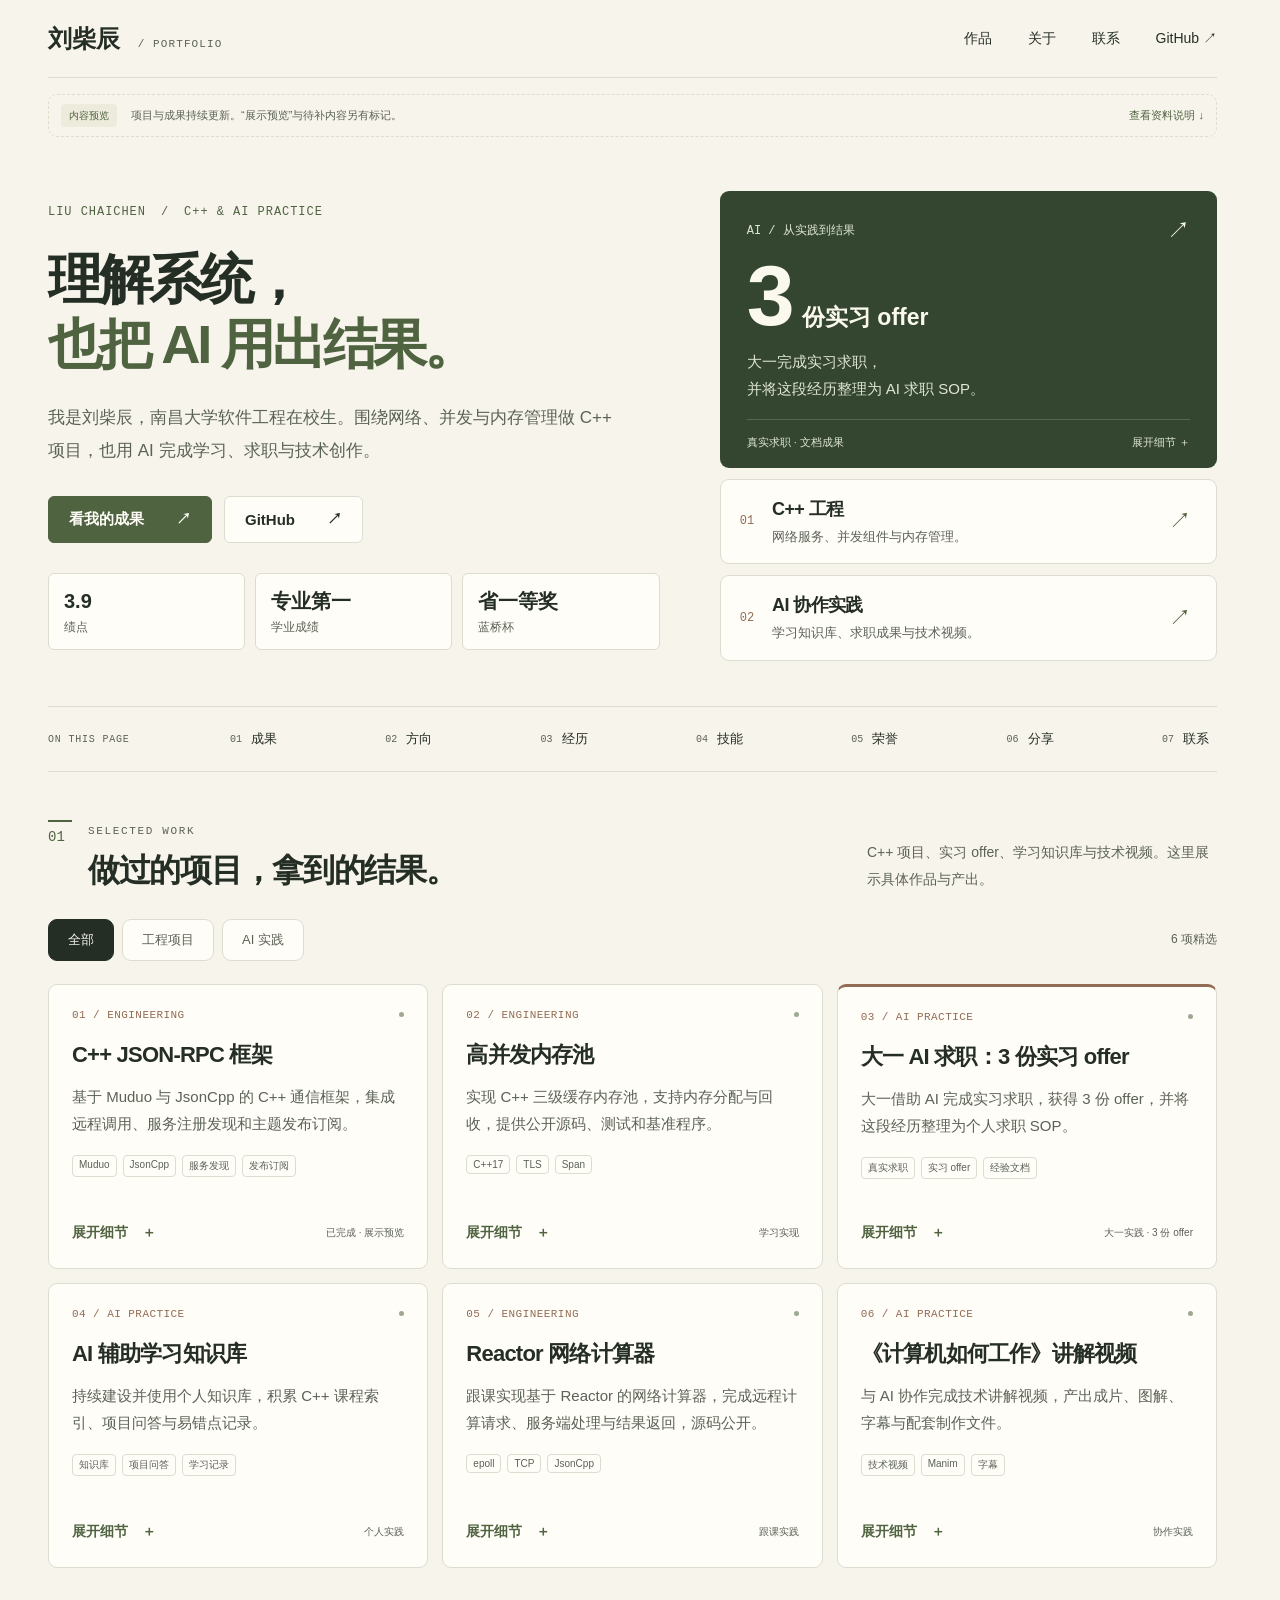
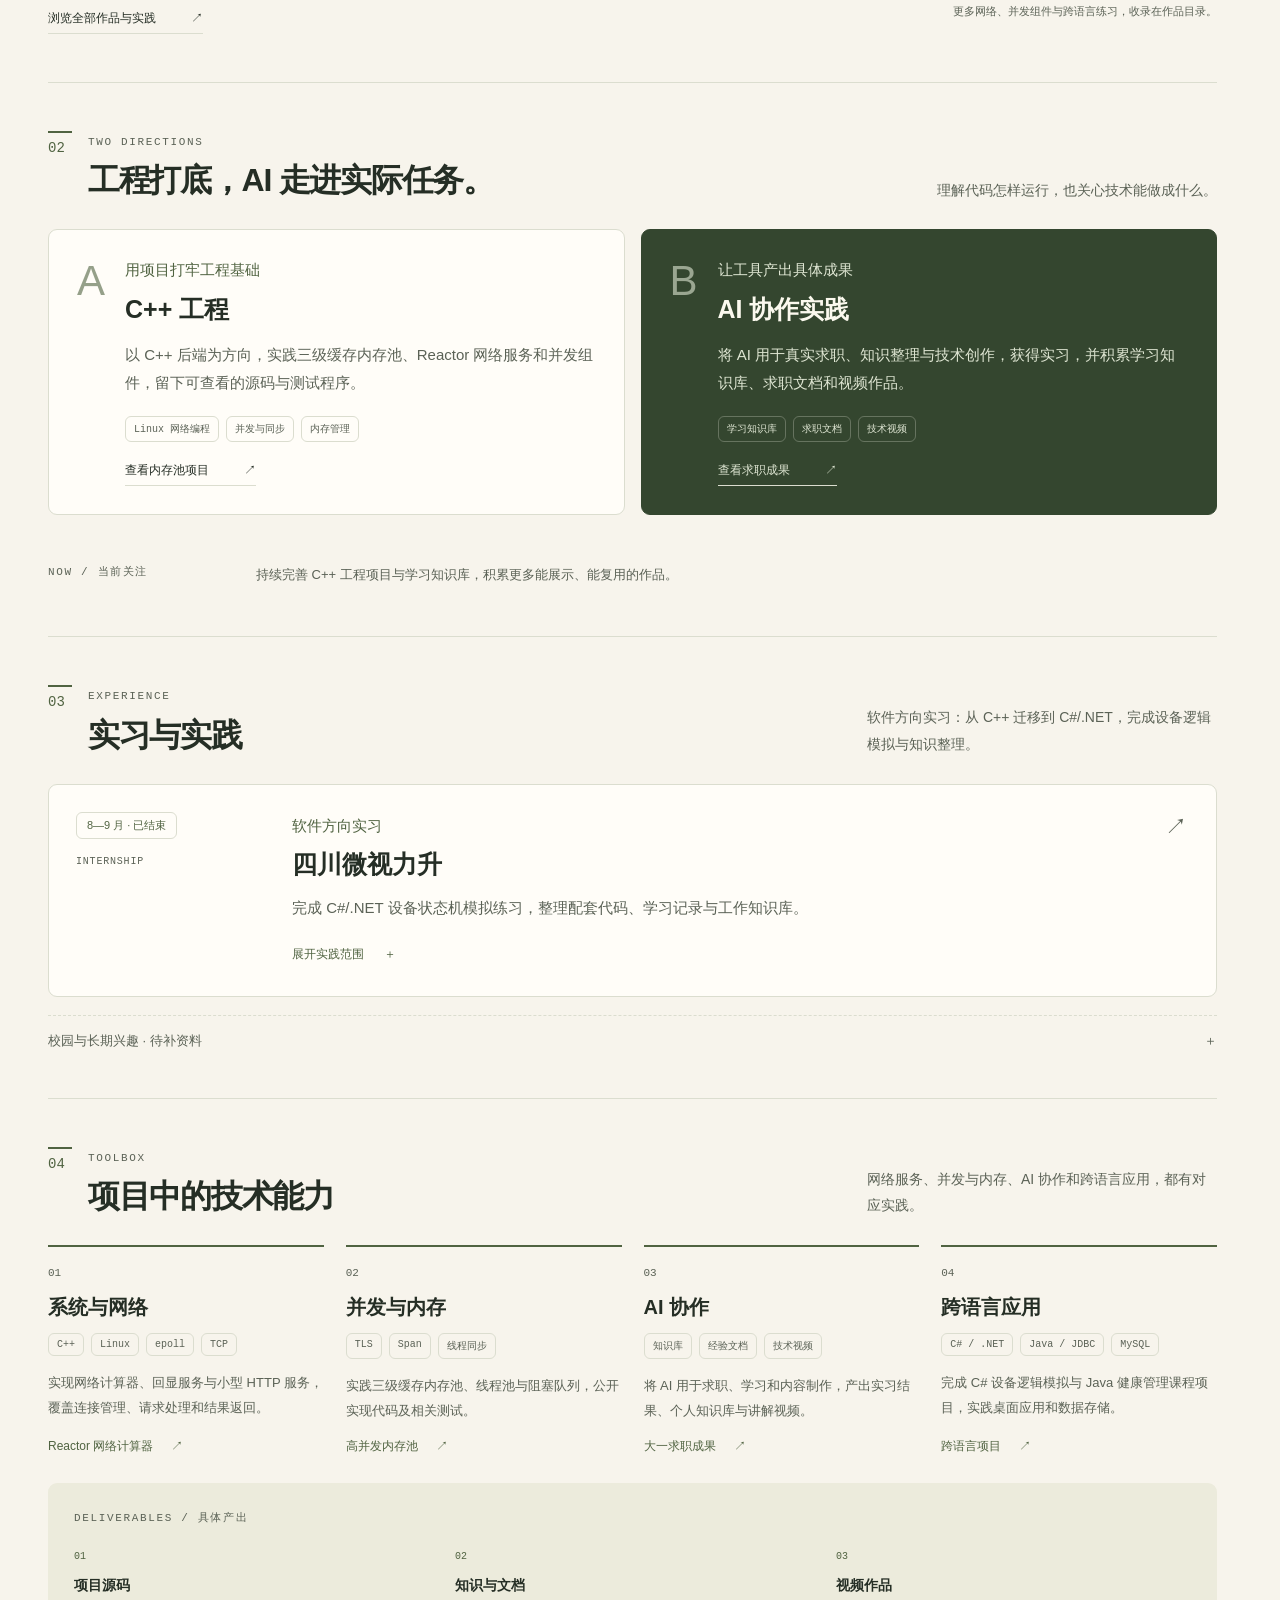
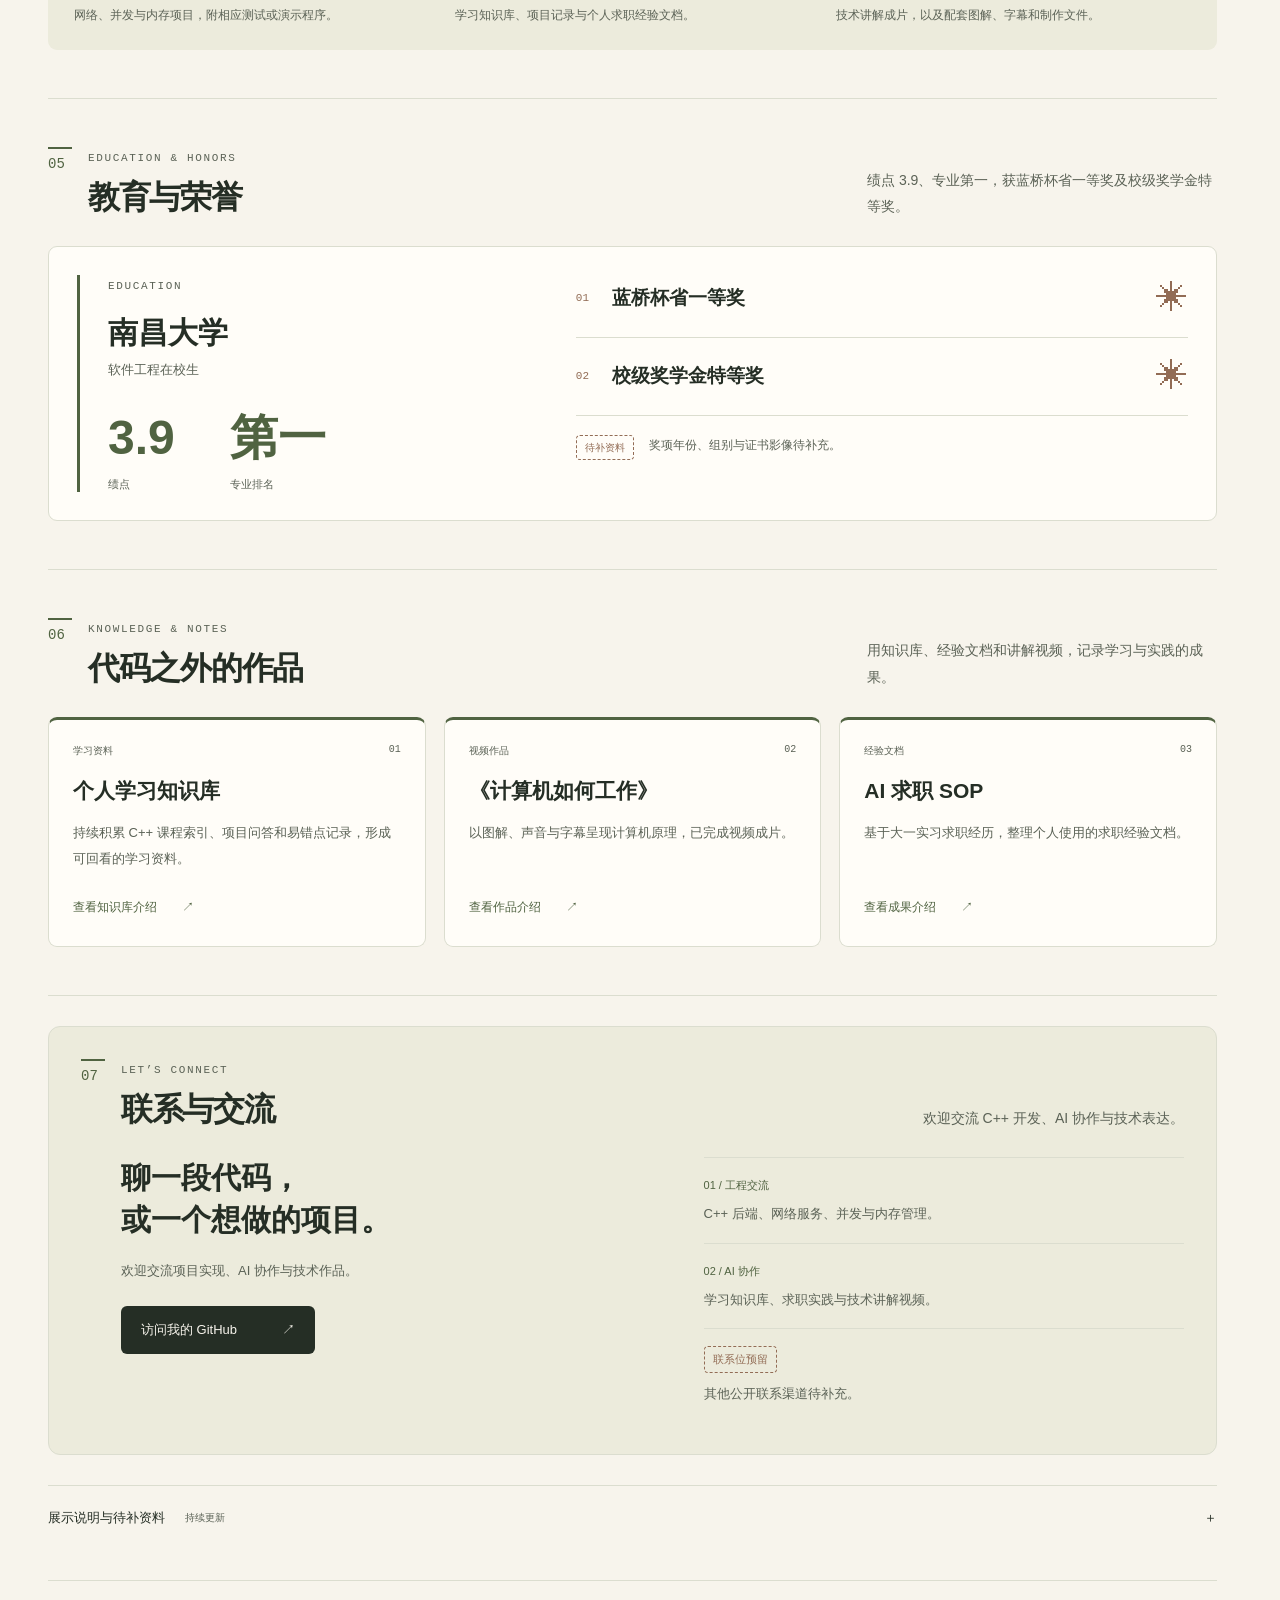
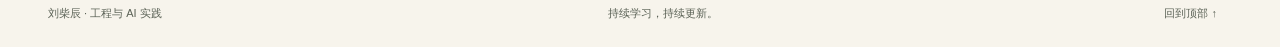
==== index.html @ ddfae72c "Add subtle accessible card hover motion" ====
<!DOCTYPE html><html lang="zh-CN" data-theme="workshop"><head><meta charset="utf-8"><meta name="viewport" content="width=device-width,initial-scale=1"><meta name="description" content="刘柴辰，南昌大学软件工程在校生。C++ 网络与内存项目、AI 辅助学习知识库、技术讲解视频，以及大一获得 3 份实习 offer 的求职实践。"><meta name="robots" content="noindex,nofollow"><meta name="theme-color" content="#f8f3e9"><title>刘柴辰 · 工程与 AI 实践</title><link rel="icon" href="/favicon.svg" type="image/svg+xml"><link rel="canonical" href="https://mahiro726.github.io/"><meta property="og:type" content="website"><meta property="og:title" content="刘柴辰 · 工程与 AI 实践"><meta property="og:description" content="刘柴辰，南昌大学软件工程在校生。C++ 网络与内存项目、AI 辅助学习知识库、技术讲解视频，以及大一获得 3 份实习 offer 的求职实践。"><meta property="og:url" content="https://mahiro726.github.io/"><script>(function(){const themeColors = {"workshop":"#f8f3e9","ink":"#f4f4f1"};
const defaultTheme = "workshop";

      const requestedTheme = new URLSearchParams(location.search).get('theme');
      const selectedTheme = Object.hasOwn(themeColors, requestedTheme) ? requestedTheme : defaultTheme;
      document.documentElement.dataset.theme = selectedTheme;
      document.querySelector('meta[name="theme-color"]').content = themeColors[selectedTheme];
    })();</script><link rel="stylesheet" href="/_astro/SiteLayout.F1kNGkhN.css"><link rel="stylesheet" href="/_astro/index.Dqcr6Eyj.css"></head><body data-page="home"><a class="skip-link" href="#main">跳到正文</a><div class="site"><header class="site-nav"><a href="/" class="wordmark">刘柴辰<span> / PORTFOLIO</span></a><nav aria-label="主导航"><a href="/work/">作品</a><a href="/#about">关于</a><a href="/#contact">联系</a><a href="https://github.com/mahiro726" target="_blank" rel="noopener noreferrer">GitHub ↗</a></nav></header><main id="main"><aside class="review-banner" aria-label="内容预览说明"><span class="review-pill">内容预览</span><p>项目与成果持续更新。“展示预览”与待补内容另有标记。</p><a href="#content-checklist">查看资料说明 ↓</a></aside><section class="evidence-hero" aria-labelledby="home-title"><div class="evidence-hero-copy"><p class="hero-eyebrow">LIU CHAICHEN <span>/</span> C++ & AI PRACTICE</p><h1 id="home-title">理解系统，<br><em>也把 AI 用出结果。</em></h1><p class="evidence-hero-intro">我是刘柴辰，南昌大学软件工程在校生。围绕网络、并发与内存管理做 C++ 项目，也用 AI 完成学习、求职与技术创作。</p><div class="hero-actions"><a class="hero-button" href="#works">看我的成果 <span>↗</span></a><a class="hero-button hero-button-light" href="https://github.com/mahiro726" target="_blank" rel="noopener noreferrer">GitHub <span>↗</span></a></div><div class="hero-proof-strip" aria-label="学业与荣誉概览"><div><strong>3.9</strong><span>绩点</span></div><div><strong>专业第一</strong><span>学业成绩</span></div><div><strong>省一等奖</strong><span>蓝桥杯</span></div></div></div><div class="hero-evidence-stack"><a class="hero-result-panel" href="/work/interview/" data-detail="interview" aria-label="展开 AI 求职成果细节"><div class="hero-panel-top"><span>AI / 从实践到结果</span><span aria-hidden="true">↗</span></div><p class="hero-result-value"><strong>3</strong><span>份实习 offer</span></p><p class="hero-result-description">大一完成实习求职，<br>并将这段经历整理为 AI 求职 SOP。</p><div class="hero-panel-bottom"><span>真实求职 · 文档成果</span><span>展开细节 ＋</span></div></a><div class="hero-mini-panel"><span class="hero-mini-number">01</span><div><h2>C++ 工程</h2><p>网络服务、并发组件与内存管理。</p></div><a href="/work/memory-pool/" aria-label="查看C++ 工程代表作品">↗</a></div><div class="hero-mini-panel"><span class="hero-mini-number">02</span><div><h2>AI 协作实践</h2><p>学习知识库、求职成果与技术视频。</p></div><a href="/work/interview/" aria-label="查看AI 协作实践代表作品">↗</a></div></div></section><nav class="chapter-nav" aria-label="首页章节"><span>ON THIS PAGE</span><a href="#works"><small>01</small>成果</a><a href="#about"><small>02</small>方向</a><a href="#experience"><small>03</small>经历</a><a href="#skills"><small>04</small>技能</a><a href="#honors"><small>05</small>荣誉</a><a href="#notes"><small>06</small>分享</a><a href="#contact"><small>07</small>联系</a></nav><section class="chapter-section chapter-projects" id="works" aria-labelledby="works-title" data-chapter><header class="chapter-heading"><div class="chapter-title"><span class="chapter-number">01</span><div><span class="section-label">SELECTED WORK</span><h2 id="works-title">做过的项目，拿到的结果。</h2></div></div><p>C++ 项目、实习 offer、学习知识库与技术视频。这里展示具体作品与产出。</p></header><div data-project-scope="featured"><nav class="filter-bar home-filter" aria-label="筛选作品" data-filter-bar hidden><button type="button" data-filter="all" aria-pressed="true">全部</button><button type="button" data-filter="engineering" aria-pressed="false">工程项目</button><button type="button" data-filter="ai" aria-pressed="false">AI 实践</button><span data-filter-summary aria-live="polite">6 项精选</span></nav><div class="project-grid"><article class="project evidence-card" data-kind="engineering" data-project="json-rpc"><div class="evidence-kicker"><span>01 / ENGINEERING</span><span class="evidence-marker" aria-hidden="true"></span></div><h3>C++ JSON-RPC 框架</h3><p class="evidence-summary">基于 Muduo 与 JsonCpp 的 C++ 通信框架，集成远程调用、服务注册发现和主题发布订阅。</p><ul class="evidence-tags" aria-label="项目标签"><li>Muduo</li><li>JsonCpp</li><li>服务发现</li><li>发布订阅</li></ul><div class="evidence-footer"><a class="detail-trigger" href="/work/json-rpc/" data-detail="json-rpc" aria-label="展开C++ JSON-RPC 框架细节">展开细节 <span aria-hidden="true">＋</span></a><span class="evidence-status">已完成 · 展示预览</span></div></article><article class="project evidence-card" data-kind="engineering" data-project="memory-pool"><div class="evidence-kicker"><span>02 / ENGINEERING</span><span class="evidence-marker" aria-hidden="true"></span></div><h3>高并发内存池</h3><p class="evidence-summary">实现 C++ 三级缓存内存池，支持内存分配与回收，提供公开源码、测试和基准程序。</p><ul class="evidence-tags" aria-label="项目标签"><li>C++17</li><li>TLS</li><li>Span</li></ul><div class="evidence-footer"><a class="detail-trigger" href="/work/memory-pool/" data-detail="memory-pool" aria-label="展开高并发内存池细节">展开细节 <span aria-hidden="true">＋</span></a><span class="evidence-status">学习实现</span></div></article><article class="project evidence-card" data-kind="ai" data-project="interview"><div class="evidence-kicker"><span>03 / AI PRACTICE</span><span class="evidence-marker" aria-hidden="true"></span></div><h3>大一 AI 求职：3 份实习 offer</h3><p class="evidence-summary">大一借助 AI 完成实习求职，获得 3 份 offer，并将这段经历整理为个人求职 SOP。</p><ul class="evidence-tags" aria-label="项目标签"><li>真实求职</li><li>实习 offer</li><li>经验文档</li></ul><div class="evidence-footer"><a class="detail-trigger" href="/work/interview/" data-detail="interview" aria-label="展开大一 AI 求职：3 份实习 offer细节">展开细节 <span aria-hidden="true">＋</span></a><span class="evidence-status">大一实践 · 3 份 offer</span></div></article><article class="project evidence-card" data-kind="ai" data-project="ai-learning"><div class="evidence-kicker"><span>04 / AI PRACTICE</span><span class="evidence-marker" aria-hidden="true"></span></div><h3>AI 辅助学习知识库</h3><p class="evidence-summary">持续建设并使用个人知识库，积累 C++ 课程索引、项目问答与易错点记录。</p><ul class="evidence-tags" aria-label="项目标签"><li>知识库</li><li>项目问答</li><li>学习记录</li></ul><div class="evidence-footer"><a class="detail-trigger" href="/work/ai-learning/" data-detail="ai-learning" aria-label="展开AI 辅助学习知识库细节">展开细节 <span aria-hidden="true">＋</span></a><span class="evidence-status">个人实践</span></div></article><article class="project evidence-card" data-kind="engineering" data-project="reactor-calculator"><div class="evidence-kicker"><span>05 / ENGINEERING</span><span class="evidence-marker" aria-hidden="true"></span></div><h3>Reactor 网络计算器</h3><p class="evidence-summary">跟课实现基于 Reactor 的网络计算器，完成远程计算请求、服务端处理与结果返回，源码公开。</p><ul class="evidence-tags" aria-label="项目标签"><li>epoll</li><li>TCP</li><li>JsonCpp</li></ul><div class="evidence-footer"><a class="detail-trigger" href="/work/reactor-calculator/" data-detail="reactor-calculator" aria-label="展开Reactor 网络计算器细节">展开细节 <span aria-hidden="true">＋</span></a><span class="evidence-status">跟课实践</span></div></article><article class="project evidence-card" data-kind="ai" data-project="technical-video"><div class="evidence-kicker"><span>06 / AI PRACTICE</span><span class="evidence-marker" aria-hidden="true"></span></div><h3>《计算机如何工作》讲解视频</h3><p class="evidence-summary">与 AI 协作完成技术讲解视频，产出成片、图解、字幕与配套制作文件。</p><ul class="evidence-tags" aria-label="项目标签"><li>技术视频</li><li>Manim</li><li>字幕</li></ul><div class="evidence-footer"><a class="detail-trigger" href="/work/technical-video/" data-detail="technical-video" aria-label="展开《计算机如何工作》讲解视频细节">展开细节 <span aria-hidden="true">＋</span></a><span class="evidence-status">协作实践</span></div></article></div></div><div class="chapter-project-tail"><a class="text-link" href="/work/">浏览全部作品与实践 <span>↗</span></a><span>更多网络、并发组件与跨语言练习，收录在作品目录。</span></div></section><section class="chapter-section" id="about" aria-labelledby="about-title" data-chapter><header class="chapter-heading"><div class="chapter-title"><span class="chapter-number">02</span><div><span class="section-label">TWO DIRECTIONS</span><h2 id="about-title">工程打底，AI 走进实际任务。</h2></div></div><p>理解代码怎样运行，也关心技术能做成什么。</p></header><div class="direction-grid"><article class="direction"><span class="direction-letter" aria-hidden="true">A</span><div><p class="direction-subtitle">用项目打牢工程基础</p><h3>C++ 工程</h3><p>以 C++ 后端为方向，实践三级缓存内存池、Reactor 网络服务和并发组件，留下可查看的源码与测试程序。</p><div class="tags"><span>Linux 网络编程</span><span>并发与同步</span><span>内存管理</span></div><a class="text-link" href="/work/memory-pool/">查看内存池项目 <span>↗</span></a></div></article><article class="direction"><span class="direction-letter" aria-hidden="true">B</span><div><p class="direction-subtitle">让工具产出具体成果</p><h3>AI 协作实践</h3><p>将 AI 用于真实求职、知识整理与技术创作，获得实习，并积累学习知识库、求职文档和视频作品。</p><div class="tags"><span>学习知识库</span><span>求职文档</span><span>技术视频</span></div><a class="text-link" href="/work/interview/">查看求职成果 <span>↗</span></a></div></article></div><div class="focus-strip"><span class="section-label">NOW / 当前关注</span><p>持续完善 C++ 工程项目与学习知识库，积累更多能展示、能复用的作品。</p></div></section><section class="chapter-section" id="experience" aria-labelledby="experience-title" data-chapter><header class="chapter-heading"><div class="chapter-title"><span class="chapter-number">03</span><div><span class="section-label">EXPERIENCE</span><h2 id="experience-title">实习与实践</h2></div></div><p>软件方向实习：从 C++ 迁移到 C#/.NET，完成设备逻辑模拟与知识整理。</p></header><div class="experience-list"><article class="experience-row"><div class="experience-when"><span class="status-label">8—9 月 · 已结束</span><span>INTERNSHIP</span></div><div class="experience-main"><p class="experience-role">软件方向实习</p><h3>四川微视力升</h3><p>完成 C#/.NET 设备状态机模拟练习，整理配套代码、学习记录与工作知识库。</p><details><summary>展开实践范围 <span>＋</span></summary><p>基于已有 C++ 基础学习 C#/.NET，编写控制台程序模拟设备状态变化与事件通知。展示范围为个人模拟练习，不涉及生产线交付或企业内部资料。</p><a class="text-link" href="/work/#practice-csharp">查看模拟项目 ↗</a></details></div><span class="experience-endmark" aria-hidden="true">↗</span></article></div><details class="experience-samples"><summary>校园与长期兴趣 · 待补资料 <span>＋</span></summary><div class="experience-sample-grid"><article class="experience-row is-sample" data-placeholder="true"><div class="experience-when"><span class="sample-label">待补充</span><span>CAMPUS</span></div><div class="experience-main"><p class="experience-role">资料预留 · 非经历陈述</p><h3>校园经历</h3><p>预留社团、竞赛团队或校园项目的展示位置。</p><details><summary>查看占位说明 <span>＋</span></summary><p>确认实际经历、个人角色与成果后再补充；当前不作为本人履历。</p></details></div></article><article class="experience-row is-sample" data-placeholder="true"><div class="experience-when"><span class="sample-label">待补充</span><span>BEYOND CODE</span></div><div class="experience-main"><p class="experience-role">资料预留 · 非经历陈述</p><h3>长期兴趣</h3><p>预留技术之外持续投入的兴趣与作品。</p><details><summary>查看占位说明 <span>＋</span></summary><p>待补充真实兴趣及相关作品；当前不作为本人经历。</p></details></div></article></div></details></section><section class="chapter-section" id="skills" aria-labelledby="skills-title" data-chapter><header class="chapter-heading"><div class="chapter-title"><span class="chapter-number">04</span><div><span class="section-label">TOOLBOX</span><h2 id="skills-title">项目中的技术能力</h2></div></div><p>网络服务、并发与内存、AI 协作和跨语言应用，都有对应实践。</p></header><div class="toolbox-list"><article class="toolbox-row"><span class="toolbox-number">01</span><div><h3>系统与网络</h3><div class="tags"><span>C++</span><span>Linux</span><span>epoll</span><span>TCP</span></div></div><p>实现网络计算器、回显服务与小型 HTTP 服务，覆盖连接管理、请求处理和结果返回。</p><a href="/work/reactor-calculator/">Reactor 网络计算器<span>↗</span></a></article><article class="toolbox-row"><span class="toolbox-number">02</span><div><h3>并发与内存</h3><div class="tags"><span>TLS</span><span>Span</span><span>线程同步</span></div></div><p>实践三级缓存内存池、线程池与阻塞队列，公开实现代码及相关测试。</p><a href="/work/memory-pool/">高并发内存池<span>↗</span></a></article><article class="toolbox-row"><span class="toolbox-number">03</span><div><h3>AI 协作</h3><div class="tags"><span>知识库</span><span>经验文档</span><span>技术视频</span></div></div><p>将 AI 用于求职、学习和内容制作，产出实习结果、个人知识库与讲解视频。</p><a href="/work/interview/">大一求职成果<span>↗</span></a></article><article class="toolbox-row"><span class="toolbox-number">04</span><div><h3>跨语言应用</h3><div class="tags"><span>C# / .NET</span><span>Java / JDBC</span><span>MySQL</span></div></div><p>完成 C# 设备逻辑模拟与 Java 健康管理课程项目，实践桌面应用和数据存储。</p><a href="/work/#practice-csharp">跨语言项目<span>↗</span></a></article></div><div class="method-inline" id="method"><span class="section-label">DELIVERABLES / 具体产出</span><div><p><span>01</span><strong>项目源码</strong>网络、并发与内存项目，附相应测试或演示程序。</p><p><span>02</span><strong>知识与文档</strong>学习知识库、项目记录与个人求职经验文档。</p><p><span>03</span><strong>视频作品</strong>技术讲解成片，以及配套图解、字幕和制作文件。</p></div></div></section><section class="chapter-section" id="honors" aria-labelledby="honors-title" data-chapter><header class="chapter-heading"><div class="chapter-title"><span class="chapter-number">05</span><div><span class="section-label">EDUCATION &amp; HONORS</span><h2 id="honors-title">教育与荣誉</h2></div></div><p>绩点 3.9、专业第一，获蓝桥杯省一等奖及校级奖学金特等奖。</p></header><div class="education-layout"><div class="education-school"><span class="section-label">EDUCATION</span><h3>南昌大学</h3><p>软件工程在校生</p><div class="academic-numbers"><div><strong>3.9</strong><span>绩点</span></div><div><strong>第一</strong><span>专业排名</span></div></div></div><div class="award-list"><article><span class="award-index">01</span><h3>蓝桥杯省一等奖</h3><span class="award-symbol" aria-hidden="true">✳</span></article><article><span class="award-index">02</span><h3>校级奖学金特等奖</h3><span class="award-symbol" aria-hidden="true">✳</span></article><div class="certificate-note"><span class="sample-label">待补资料</span><p>奖项年份、组别与证书影像待补充。</p></div></div></div></section><section class="chapter-section" id="notes" aria-labelledby="notes-title" data-chapter><header class="chapter-heading"><div class="chapter-title"><span class="chapter-number">06</span><div><span class="section-label">KNOWLEDGE &amp; NOTES</span><h2 id="notes-title">代码之外的作品</h2></div></div><p>用知识库、经验文档和讲解视频，记录学习与实践的成果。</p></header><div class="notes-grid"><article class="note-preview"><div class="note-topline"><span>学习资料</span><span>01</span></div><h3>个人学习知识库</h3><p>持续积累 C++ 课程索引、项目问答和易错点记录，形成可回看的学习资料。</p><a href="/work/ai-learning/">查看知识库介绍 <span>↗</span></a></article><article class="note-preview"><div class="note-topline"><span>视频作品</span><span>02</span></div><h3>《计算机如何工作》</h3><p>以图解、声音与字幕呈现计算机原理，已完成视频成片。</p><a href="/work/technical-video/">查看作品介绍 <span>↗</span></a></article><article class="note-preview"><div class="note-topline"><span>经验文档</span><span>03</span></div><h3>AI 求职 SOP</h3><p>基于大一实习求职经历，整理个人使用的求职经验文档。</p><a href="/work/interview/">查看成果介绍 <span>↗</span></a></article></div></section><section class="chapter-section contact-chapter" id="contact" aria-labelledby="contact-title" data-chapter><header class="chapter-heading"><div class="chapter-title"><span class="chapter-number">07</span><div><span class="section-label">LET’S CONNECT</span><h2 id="contact-title">联系与交流</h2></div></div><p>欢迎交流 C++ 开发、AI 协作与技术表达。</p></header><div class="contact-body"><div><h3>聊一段代码，<br>或一个想做的项目。</h3><p>欢迎交流项目实现、AI 协作与技术作品。</p><a class="primary" href="https://github.com/mahiro726" target="_blank" rel="noopener noreferrer">访问我的 GitHub <span>↗</span></a></div><div class="contact-options"><div><span>01 / 工程交流</span><p>C++ 后端、网络服务、并发与内存管理。</p></div><div><span>02 / AI 协作</span><p>学习知识库、求职实践与技术讲解视频。</p></div><div class="contact-pending"><span class="sample-label">联系位预留</span><p>其他公开联系渠道待补充。</p></div></div></div></section><details class="content-checklist" id="content-checklist"><summary><span>展示说明与待补资料</span><small>持续更新</small><span class="checklist-toggle">＋</span></summary><div><p>视觉与章节组织参考 <a href="https://lilanyuan.net/" target="_blank" rel="noopener noreferrer">李兰源</a> 与 <a href="https://kane959.github.io/" target="_blank" rel="noopener noreferrer">黄海辰</a>。项目、教育与荣誉使用本人资料；待补栏目不作为经历陈述。</p><dl><div><dt>实习经历</dt><dd>已确认 8—9 月且实习结束；年份、正式岗位名称，以及其他希望公开的具体职责或成果仍可补充。</dd></div><div><dt>校园与兴趣</dt><dd>是否有社团、实验室、志愿活动，或持续投入的兴趣；没有就删去对应占位。</dd></div><div><dt>荣誉资料</dt><dd>奖项年份、组别，及可以展示的证书图片；绩点分母和排名统计范围。</dd></div><div><dt>分享与联系</dt><dd>公开文章、视频或知识库链接；愿意展示的邮箱或其他联系渠道。</dd></div></dl><p>JSON-RPC 暂按完成后的形态展示，并非实际完成记录；具体状态以项目中的“展示预览”说明为准。</p></div></details></main><footer class="site-footer"><span>刘柴辰 · 工程与 AI 实践</span><span>持续学习，持续更新。</span><a href="#main">回到顶部 ↑</a></footer></div><dialog id="project-dialog" class="project-dialog"><div data-dialog-content></div></dialog><template data-preview="json-rpc"><div class="detail-header"><div><span class="section-label">C++ / 远程调用 · 已完成 · 展示预览</span><h2 id="preview-title-json-rpc">C++ JSON-RPC 框架</h2></div><button type="button" class="detail-close" data-close-detail aria-label="关闭项目细节" autofocus>×</button></div><div class="detail-content"><p class="detail-intro">面向 C++ 网络应用，将远程调用、服务发现与主题消息整合到统一框架中。</p><section><h3>主要功能</h3><ul><li>远程调用：同步、异步与回调接口。</li><li>服务发现：服务注册与地址查询。</li><li>主题消息：发布、订阅与消息推送。</li></ul></section><section><h3>工程特点</h3><p>通信与业务分层，共用消息处理能力，对外提供统一接口。</p></section><section><h3>展示说明</h3><p>本条暂按项目完成后的状态预览，不作为实际完成记录。</p></section><div class="detail-actions"><a class="detail-primary" href="/work/json-rpc/">查看项目介绍 ↗</a><a href="https://github.com/mahiro726/json_rpc" target="_blank" rel="noopener noreferrer">查看公开源码 ↗</a><button type="button" data-close-detail>返回浏览</button></div></div></template><template data-preview="memory-pool"><div class="detail-header"><div><span class="section-label">C++ / 内存与并发 · 学习实现</span><h2 id="preview-title-memory-pool">高并发内存池</h2></div><button type="button" class="detail-close" data-close-detail aria-label="关闭项目细节" autofocus>×</button></div><div class="detail-content"><p class="detail-intro">参照 tcmalloc 思路完成三级缓存内存池的学习实现，将内存管理与并发知识落实到代码。</p><section><h3>实现范围</h3><p>ThreadCache、CentralCache 与 PageCache 三层协作，覆盖线程本地缓存、共享对象管理和页级分配。</p></section><section><h3>可查看的产出</h3><p>公开仓库包含实现源码、测试和基准程序，可进一步查看项目代码与测试入口。</p></section><div class="detail-actions"><a class="detail-primary" href="/work/memory-pool/">查看项目介绍 ↗</a><a href="https://github.com/mahiro726/ConcurrentMemoryPool" target="_blank" rel="noopener noreferrer">查看公开源码 ↗</a><button type="button" data-close-detail>返回浏览</button></div></div></template><template data-preview="interview"><div class="detail-header"><div><span class="section-label">AI / 真实成果 · 大一实践 · 3 份 offer</span><h2 id="preview-title-interview">大一 AI 求职：3 份实习 offer</h2></div><button type="button" class="detail-close" data-close-detail aria-label="关闭项目细节" autofocus>×</button></div><div class="detail-content"><p class="detail-intro">大一获得 3 份实习 offer，并进入实习。这是一次有实际录用结果的 AI 协作实践。</p><section><h3>我的角色</h3><p>本人完成求职准备、参加面试并作出选择；AI 辅助材料整理与表达练习。</p></section><section><h3>文档成果</h3><p>将实际求职经历整理为 AI 求职 SOP，留作后续求职与经验回顾的资料。</p></section><div class="detail-actions"><a class="detail-primary" href="/work/interview/">查看项目介绍 ↗</a><button type="button" data-close-detail>返回浏览</button></div></div></template><template data-preview="ai-learning"><div class="detail-header"><div><span class="section-label">AI / 学习与知识组织 · 个人实践</span><h2 id="preview-title-ai-learning">AI 辅助学习知识库</h2></div><button type="button" class="detail-close" data-close-detail aria-label="关闭项目细节" autofocus>×</button></div><div class="detail-content"><p class="detail-intro">从零散文件逐步迭代为持续使用的学习资料库，覆盖 C++ 课程与工程项目。</p><section><h3>已有产出</h3><p>课程资料索引、项目问答、易错点与修正记录，形成可持续更新的个人学习资料。</p></section><section><h3>我的参与</h3><p>确定学习需求，实际使用并修订内容；AI 协助整理。参考课程方法，并按个人需要持续调整。</p></section><div class="detail-actions"><a class="detail-primary" href="/work/ai-learning/">查看项目介绍 ↗</a><button type="button" data-close-detail>返回浏览</button></div></div></template><template data-preview="reactor-calculator"><div class="detail-header"><div><span class="section-label">C++ / 网络与协议 · 跟课实践</span><h2 id="preview-title-reactor-calculator">Reactor 网络计算器</h2></div><button type="button" class="detail-close" data-close-detail aria-label="关闭项目细节" autofocus>×</button></div><div class="detail-content"><p class="detail-intro">以网络计算器为业务场景，跟课完成一个连接客户端与服务端的 C++ 网络项目。</p><section><h3>项目功能</h3><p>接收远程计算请求，完成报文解析、计算与结果返回；包含连接管理和异常断开处理。</p></section><section><h3>技术与产出</h3><p>采用 epoll、非阻塞 I/O 与 JsonCpp，分开组织网络、协议和业务代码。完整学习项目源码已公开。</p></section><div class="detail-actions"><a class="detail-primary" href="/work/reactor-calculator/">查看项目介绍 ↗</a><a href="https://github.com/mahiro726/reactor-calculator" target="_blank" rel="noopener noreferrer">查看公开源码 ↗</a><button type="button" data-close-detail>返回浏览</button></div></div></template><template data-preview="technical-video"><div class="detail-header"><div><span class="section-label">AI / 技术讲解视频 · 协作实践</span><h2 id="preview-title-technical-video">《计算机如何工作》讲解视频</h2></div><button type="button" class="detail-close" data-close-detail aria-label="关闭项目细节" autofocus>×</button></div><div class="detail-content"><p class="detail-intro">围绕“计算机如何工作”完成讲解作品，以图解、声音与字幕呈现计算机原理。</p><section><h3>我的参与</h3><p>确定表达目标，审阅内容与画面并提出修改；AI 协助代码与制作环节。</p></section><section><h3>作品状态</h3><p>已完成本地成片及配套制作文件，公开播放入口待补充。</p></section><div class="detail-actions"><a class="detail-primary" href="/work/technical-video/">查看项目介绍 ↗</a><button type="button" data-close-detail>返回浏览</button></div></div></template><template data-preview="java"><div class="detail-header"><div><span class="section-label">APPLICATION / 跨语言应用 · 课程项目</span><h2 id="preview-title-java">Java 健康管理系统</h2></div><button type="button" class="detail-close" data-close-detail aria-label="关闭项目细节" autofocus>×</button></div><div class="detail-content"><p class="detail-intro">基于 Java、JDBC 与 MySQL 的桌面课程项目，完成健康卡信息管理与模拟操作。</p><section><h3>主要功能</h3><p>用户登录、健康卡绑定、模拟刷卡与文件卡号读取。</p></section><section><h3>演示方式</h3><p>使用模拟卡号和文本文件输入完成课程演示，未接入真实读卡硬件。</p></section><div class="detail-actions"><button type="button" data-close-detail>返回浏览</button></div></div></template><template data-preview="csharp"><div class="detail-header"><div><span class="section-label">APPLICATION / 跨语言应用 · 实习期间实践</span><h2 id="preview-title-csharp">C# 设备状态机模拟</h2></div><button type="button" class="detail-close" data-close-detail aria-label="关闭项目细节" autofocus>×</button></div><div class="detail-content"><p class="detail-intro">8—9 月实习期间完成设备逻辑模拟练习，将 C++ 基础迁移到 C#/.NET。</p><section><h3>完成内容</h3><p>控制台设备状态机模拟、状态变化与事件通知，以及配套学习记录。</p></section><section><h3>实践范围</h3><p>个人模拟练习，不作为真实设备或生产线交付案例。</p></section><div class="detail-actions"><button type="button" data-close-detail>返回浏览</button></div></div></template><script type="module">var e=new URLSearchParams(location.search).get(`theme`);function t(t){e&&document.documentElement.dataset.theme===e&&t.querySelectorAll(`a[href]`).forEach(t=>{let n=new URL(t.href,location.href);n.origin===location.origin&&[`http:`,`https:`].includes(n.protocol)&&(n.searchParams.set(`theme`,e),t.href=`${n.pathname}${n.search}${n.hash}`)})}t(document),document.querySelectorAll(`[data-project-scope]`).forEach(e=>{let t=e.querySelector(`[data-filter-bar]`);if(!t)return;let n=[...e.querySelectorAll(`[data-kind]`)],r=[...t.querySelectorAll(`[data-filter]`)],i=t.querySelector(`[data-filter-summary]`);r.forEach(t=>t.addEventListener(`click`,()=>{let a=t.dataset.filter;n.forEach(e=>{e.hidden=a!==`all`&&e.dataset.kind!==a}),r.forEach(e=>e.setAttribute(`aria-pressed`,String(e===t))),e.querySelectorAll(`[data-project-group]`).forEach(e=>{e.hidden=![...e.querySelectorAll(`[data-kind]`)].some(e=>!e.hidden)}),i&&(i.textContent=`${n.filter(e=>!e.hidden).length} 项实践`)})),t.hidden=!1});var n=document.querySelector(`#project-dialog`),r=n?.querySelector(`[data-dialog-content]`);if(n&&r&&typeof n.showModal==`function`){let e=new Map([...document.querySelectorAll(`template[data-preview]`)].map(e=>[e.dataset.preview,e])),i=null;document.querySelectorAll(`a[data-detail]`).forEach(a=>{let o=e.get(a.dataset.detail);o&&(a.setAttribute(`aria-haspopup`,`dialog`),a.addEventListener(`click`,e=>{if(e.button!==0||e.metaKey||e.ctrlKey||e.shiftKey||e.altKey)return;e.preventDefault(),i=a,r.replaceChildren(o.content.cloneNode(!0)),t(r);let s=r.querySelector(`h2`);s&&n.setAttribute(`aria-labelledby`,s.id),n.showModal(),n.scrollTop=0}))}),n.addEventListener(`click`,e=>{e.target instanceof Element&&e.target.closest(`[data-close-detail]`)&&n.close()}),n.addEventListener(`keydown`,e=>{if(e.key!==`Tab`)return;let t=[...r.querySelectorAll(`a[href],button:not([disabled]),[tabindex]:not([tabindex="-1"])`)].filter(e=>e.getClientRects().length>0),n=t[0],i=t.at(-1);n&&i&&(e.shiftKey&&document.activeElement===n?(e.preventDefault(),i.focus()):!e.shiftKey&&document.activeElement===i&&(e.preventDefault(),n.focus()))});let a=!1,o=e=>{let t=n.getBoundingClientRect();return e.clientX<t.left||e.clientX>t.right||e.clientY<t.top||e.clientY>t.bottom};n.addEventListener(`pointerdown`,e=>{a=e.target===n&&o(e)}),n.addEventListener(`click`,e=>{a&&e.target===n&&o(e)&&n.close(),a=!1}),n.addEventListener(`close`,()=>{i?.focus({preventScroll:!0}),i=null})}</script></body></html>
---- _astro/SiteLayout.F1kNGkhN.css ----
:root{color-scheme:light;--paper:#f8f3e9;--surface:#fffaf0;--ink:#31392f;--muted:#74766a;--line:#d7d8c5;--accent:#61704a;--accent-contrast:#fffaf0;--soft:#ecebdc;--secondary:#926c55;--wash:#edeedc;--font-body:"Segoe UI", "Microsoft YaHei", sans-serif;--font-display:"Noto Serif SC", "SimSun", serif;--font-code:Consolas, "Microsoft YaHei", monospace;--page-max:1440px;--page-gutter:78px;--section-space:48px;--hero-columns:1.1fr 1fr;--hero-gap:25px;--card-columns:repeat(2, minmax(0, 1fr));--card-gap:16px;--card-padding:28px 30px 24px;--radius:12px;--radius-large:16px;--button-radius:30px;--card-shadow:none;--card-hover-shadow:0 12px 28px #31392f12, 0 3px 8px #31392f08;--card-hover-border:#abb798;--card-hover-lift:-6px;--card-motion-duration:.28s;--card-line-duration:.38s;--card-motion-ease:cubic-bezier(.22, 1, .36, 1);--card-line-start:var(--accent);--card-line-end:var(--secondary);--art-background:linear-gradient(135deg, #eee8d8, #e6e9d3);--art-radius:48% 48% 18px 18px;--art-rotation:-5deg;--layer-skew:-5deg;--layer-one:#e5eab9;--layer-two:#f3d4bd;--layer-three:#f5e7ad;--layer-shadow:9px 10px 0 #b7c499, 10px 11px 0 #7e8e63;--honor-rotation:2deg;--note-rotation:7deg;--case-max:780px;--portfolio-card-columns:repeat(3, minmax(0, 1fr));--deep:#34462f;--deep-ink:#fbf9ee;--deep-muted:#dfe6d3}*{box-sizing:border-box}html{scroll-behavior:smooth;scrollbar-gutter:stable;scroll-padding-top:28px}body{font-family:var(--font-body);-webkit-font-smoothing:antialiased;color:var(--ink);background:var(--paper);margin:0}[hidden]{display:none!important}a{color:inherit;text-decoration:none}button{font:inherit;cursor:pointer}a,button{touch-action:manipulation}a:hover{color:var(--accent)}:focus-visible{outline:3px solid var(--accent);outline-offset:5px}h1,h2,h3,p{margin:0}img,svg{max-width:100%}h1,h2,h3,p,a{overflow-wrap:break-word}.site{max-width:var(--page-max);padding:0 var(--page-gutter);margin:auto}.skip-link{background:var(--ink);color:var(--paper);z-index:10;padding:12px 18px;position:absolute;top:12px;left:16px;transform:translateY(-160%)}.skip-link:focus{transform:none}.site-nav{border-bottom:1px solid var(--line);justify-content:space-between;align-items:center;gap:20px;height:100px;display:flex}.wordmark{font:27px var(--font-display);white-space:nowrap}.wordmark span{font:11px var(--font-code);color:var(--muted);letter-spacing:.1em;margin-left:10px}.site-nav nav{gap:36px;font-size:13px;display:flex}.site-nav a[aria-current=page]{text-underline-offset:8px;text-decoration:underline}.site-footer{border-top:1px solid var(--line);color:var(--muted);flex-wrap:wrap;justify-content:space-between;gap:20px;padding:25px 0;font-size:11px;display:flex}.site-footer a{white-space:nowrap}.eyebrow,.section-label{font:11px/1.7 var(--font-code);letter-spacing:.15em;color:var(--muted)}.eyebrow{flex-wrap:wrap;align-items:center;gap:12px;display:flex}.dot{background:var(--accent);border-radius:50%;width:6px;height:6px}.separator{opacity:.5}h1{font:500 clamp(36px, 4.1vw, 62px)/1.45 var(--font-display);letter-spacing:-.045em;margin:30px 0 22px}h1 em{color:var(--accent);font-style:normal}h2{letter-spacing:-.035em;margin-top:13px;font-size:27px;font-weight:600;line-height:1.55}.hero{grid-template-columns:var(--hero-columns);align-items:center;gap:var(--hero-gap);min-height:610px;padding:70px 0 64px;display:grid}.hero>div{min-width:0}.intro{max-width:530px;color:var(--muted);font-size:15px;line-height:1.95}.primary{background:var(--ink);color:var(--paper);border-radius:var(--button-radius);justify-content:space-between;align-items:center;gap:45px;margin-top:29px;padding:15px 20px;font-size:13px;display:inline-flex}.primary:hover{color:var(--accent-contrast);background:var(--accent)}.hero-note{letter-spacing:.08em;color:var(--muted);margin-top:25px;font-size:11px}.hero-art{background:var(--art-background);border-radius:var(--art-radius);min-height:475px;padding:40px 18px 30px 28px;position:relative}.cache-art{height:370px;transform:rotate(var(--art-rotation));position:relative}.art-caption,.art-foot{font:9px var(--font-code);letter-spacing:.1em;color:var(--muted);justify-content:space-between;display:flex;position:absolute;left:0;right:0}.art-caption{top:0}.art-foot{font-size:10px;bottom:-8px}.cache-layer{border:1px solid var(--card-hover-border);border-radius:var(--radius);width:87%;height:74px;box-shadow:var(--layer-shadow);transform:skewY(var(--layer-skew));align-items:center;gap:15px;padding:16px 20px;display:flex;position:absolute}.l1{background:var(--layer-one);top:45px;left:0}.l2{background:var(--layer-two);top:151px;left:5%}.l3{background:var(--layer-three);top:257px;left:10%}.layer-number{font:11px var(--font-code);color:var(--accent)}.cache-layer strong{font:15px var(--font-code);display:block}.cache-layer small{color:var(--muted);margin-top:7px;font-size:10px;display:block}.blocks{gap:4px;margin-left:auto;display:flex}.blocks i{background:var(--accent);opacity:.8;width:10px;height:20px}.l2 .blocks i{width:16px}.l3 .blocks i{width:23px}.connector{border-left:1px solid var(--accent);border-bottom:1px solid var(--accent);width:46%;height:32px;position:absolute;left:15%}.connector span{font:9px var(--font-body);color:var(--muted);position:absolute;top:12px;left:8px}.co1{top:119px}.co2{top:225px;left:20%}.connector:after{content:"";background:var(--accent);width:6px;height:6px;position:absolute;bottom:-3px;right:-3px}.floating-note{font:11px var(--font-display);background:var(--surface);box-shadow:var(--card-hover-shadow);transform:rotate(var(--note-rotation));border:1px solid var(--line);padding:16px 19px;position:absolute;bottom:5px;right:-8px}.section-top{justify-content:space-between;align-items:flex-end;gap:20px;margin-bottom:28px;display:flex}.section-more{white-space:nowrap;color:var(--muted);font-size:12px}.works{padding:var(--section-space) 0 60px;border-top:1px solid var(--line)}.works-intro{color:var(--muted);margin-top:-8px;margin-bottom:24px;font-size:15px;line-height:1.8}.project-grid{grid-template-columns:var(--card-columns);gap:var(--card-gap);align-items:stretch;display:grid}.evidence-card{padding:var(--card-padding);background:var(--surface);border:1px solid var(--line);border-radius:var(--radius);min-width:0;box-shadow:var(--card-shadow);flex-direction:column;display:flex}.evidence-kicker{font:11px var(--font-code);color:var(--accent);letter-spacing:.04em;justify-content:space-between;align-items:center;gap:12px;display:flex}.evidence-status{font:11px var(--font-body);color:var(--muted);letter-spacing:0;white-space:nowrap}.evidence-card[data-kind=ai] .evidence-kicker{color:var(--secondary)}.evidence-card h3{letter-spacing:-.02em;margin:18px 0 12px;font-size:23px;line-height:1.5}.evidence-summary{color:var(--muted);font-size:15px;line-height:1.85}.evidence-footer{flex-wrap:wrap;justify-content:space-between;align-items:center;gap:16px;margin-top:auto;padding-top:28px;display:flex}.evidence-footer>span{font:11px var(--font-code);color:var(--muted)}.detail-trigger{color:var(--accent);white-space:nowrap;align-items:center;gap:14px;padding:6px 0;font-size:14px;font-weight:600;display:inline-flex}.detail-trigger:hover{color:var(--ink)}.tags{flex-wrap:wrap;gap:7px;margin-top:16px;display:flex}.tags span{font:10px var(--font-code);color:var(--muted);border:1px solid var(--line);border-radius:var(--button-radius);background:var(--surface);padding:5px 8px}.text-link{border-bottom:1px solid var(--line);gap:35px;margin-top:20px;padding-bottom:6px;font-size:12px;display:inline-flex}.filter-bar{border-top:1px solid var(--line);border-bottom:1px solid var(--line);flex-wrap:wrap;align-items:center;gap:9px;margin:8px 0 28px;padding:18px 0;display:flex}.filter-bar button{color:var(--muted);border:1px solid var(--line);border-radius:var(--button-radius);background:0 0;padding:10px 19px;font-size:12px}.filter-bar button[aria-pressed=true]{background:var(--ink);color:var(--paper);border-color:var(--ink)}.filter-bar>span{color:var(--muted);margin-left:auto;font-size:11px}.home-filter{border:0;gap:8px;margin:0 0 23px;padding:0}.home-filter button{background:var(--surface);border-radius:var(--radius);padding:11px 19px;font-size:13px}.home-filter>span{font-size:12px}.project-dialog{border:1px solid var(--line);border-radius:var(--radius-large);width:min(780px,100vw - 40px);max-height:calc(100dvh - 64px);color:var(--ink);background:var(--surface);box-shadow:0 22px 90px color-mix(in srgb, var(--ink) 25%, transparent);overscroll-behavior:contain;padding:0;overflow:auto}.project-dialog::backdrop{background:color-mix(in srgb, var(--ink) 45%, transparent);backdrop-filter:blur(3px)}html:has(.project-dialog[open]){overflow:hidden}.detail-header{border-bottom:1px solid var(--line);background:var(--surface);z-index:1;justify-content:space-between;align-items:flex-start;gap:20px;padding:30px 34px 25px;display:flex;position:sticky;top:0}.detail-header h2{letter-spacing:-.02em;margin:10px 0 0;font-size:27px;line-height:1.5}.detail-close{border:1px solid var(--line);background:var(--paper);width:40px;height:40px;color:var(--muted);font:27px/1 var(--font-body);border-radius:50%;flex-shrink:0}.detail-content{padding:26px 34px 30px}.detail-content p,.detail-content li{color:var(--muted);font-size:15px;line-height:1.9}.detail-content .detail-intro{color:var(--ink);margin:0 0 28px;font-size:16px;line-height:1.85}.detail-content section+section{margin-top:25px}.detail-content h3{margin:0 0 10px;font-size:16px}.detail-content ul{margin:0;padding-left:21px}.detail-content li+li{margin-top:7px}.detail-actions{border-top:1px solid var(--line);flex-wrap:wrap;align-items:center;gap:19px;margin-top:28px;padding-top:25px;display:flex}.detail-actions a,.detail-actions button{color:var(--accent);font-size:13px}.detail-actions a{text-underline-offset:5px;text-decoration:underline}.detail-actions .detail-primary{color:var(--accent-contrast);background:var(--accent);border-radius:var(--radius);padding:11px 17px;text-decoration:none}.detail-actions button{color:var(--muted);background:0 0;border:0;margin-left:auto;padding:8px 0}.ongoing{border:1px solid var(--line);border-radius:var(--radius);background:var(--wash);align-items:center;gap:40px;margin:0 0 45px;padding:30px 35px;display:flex}.ongoing h3{margin:13px 0 9px;font-size:21px}.ongoing p{color:var(--muted);max-width:720px;font-size:13px;line-height:1.9}.ongoing>a{white-space:nowrap;gap:22px;margin-left:auto;font-size:12px;display:flex}.method{background:var(--soft);border-radius:var(--radius-large);margin-bottom:40px;padding:35px 35px 20px}.method-title{grid-template-columns:1fr 1fr;align-items:end;gap:32px;display:grid}.method-title h2{font-family:var(--font-display)}.method-title>p{color:var(--muted);max-width:400px;font-size:14px;line-height:1.9}.method-grid{grid-template-columns:repeat(3,minmax(0,1fr));gap:26px;margin-top:35px;display:grid}.method-grid>div{border-top:1px solid var(--line);padding:22px 0}.method-grid span{font:10px var(--font-code);color:var(--accent)}.method-grid h3{margin:15px 0 10px;font-size:17px}.method-grid p{color:var(--muted);font-size:13px;line-height:1.8}.about{border-top:1px solid var(--line);grid-template-columns:1.3fr 1fr;gap:40px;padding:50px 0;display:grid}.about p{color:var(--muted);margin-top:20px;font-size:14px;line-height:1.9}.honors{transform:rotate(var(--honor-rotation));border:1px solid var(--line);background:var(--surface);border-radius:var(--radius);grid-template-columns:1fr 1fr;align-content:center;gap:18px;padding:27px;display:grid}.honors span{color:var(--muted);font-size:11px;display:block}.honors strong{margin-top:10px;font-size:35px;font-weight:500;display:block}.honors p{grid-column:1/-1;margin-top:4px}.honors .honor-name{font-size:12px;line-height:1.9}.now-section{border-top:1px solid var(--line);grid-template-columns:.55fr 1.45fr;gap:40px;padding:35px 0 48px;display:grid}.now-section p{color:var(--muted);max-width:760px;font-size:14px;line-height:1.9}.now-section a{gap:23px;margin-top:20px;font-size:12px;display:inline-flex}.breadcrumb,.breadcrumbs{color:var(--muted);font-size:12px}.directory-hero{padding:45px 0 35px}.directory-hero .breadcrumb{margin-bottom:35px;display:block}.directory-hero>.section-label{display:block}.directory-hero h1{margin:22px 0 20px;font-size:44px;line-height:1.5}.directory-hero p{color:var(--muted);font-size:14px;line-height:1.95}.catalog-section{padding:22px 0 42px}.catalog-section .ongoing{margin:0}.catalog-section .section-top h2{font-size:25px}.practice-row{border-top:1px solid var(--line);justify-content:space-between;gap:30px;padding:25px 0;display:flex}.practice-row>div{min-width:0}.practice-row:last-child{border-bottom:1px solid var(--line)}.row-meta{font:10px var(--font-code);color:var(--muted);margin-bottom:10px}.practice-row h3{font-size:18px}.practice-row p{color:var(--muted);max-width:880px;margin-top:9px;font-size:13px;line-height:1.9}.practice-row .tags{margin-top:12px}.row-action{white-space:nowrap;align-self:center;font-size:12px}.row-detail{margin-top:16px}.row-detail summary{color:var(--accent);cursor:pointer;padding:6px 0;font-size:12px}.row-detail h4{margin:20px 0 5px;font-size:13px}.row-detail li{color:var(--muted);font-size:13px;line-height:1.9}.directory-note{color:var(--muted);padding:0 0 45px;font-size:12px;line-height:1.9}.breadcrumbs{flex-wrap:wrap;gap:14px;padding-top:31px;display:flex}.case-hero{border-bottom:1px solid var(--line);grid-template-columns:1.15fr 1fr;align-items:center;gap:60px;padding:52px 0 65px;display:grid}.case-hero h1{margin:25px 0 22px;font-size:48px;line-height:1.4}.case-hero-text{display:block}.case-hero-text>div{max-width:var(--case-max)}.case-lede{color:var(--muted);font-size:15px;line-height:2}.case-status{flex-wrap:wrap;gap:8px;margin-top:22px;display:flex}.case-status span{background:var(--soft);border:1px solid var(--line);border-radius:var(--button-radius);color:var(--accent);padding:6px 12px;font-size:11px}.case-hero .tags{max-width:420px}.case-hero .primary{margin-top:26px;font-size:12px}.case-layout{grid-template-columns:minmax(0, var(--case-max)) minmax(160px, 1fr);gap:64px;padding:45px 0 60px;display:grid}.case-body{min-width:0}.prose{color:var(--muted);overflow-wrap:anywhere;font-size:16px;line-height:1.95}.prose h2{color:var(--ink);margin:48px 0 20px;padding-top:8px;font-size:26px}.prose h2:first-child{margin-top:0}.prose h3{color:var(--ink);margin:30px 0 14px;font-size:19px}.prose p,.prose ul,.prose ol{margin:16px 0}.prose ul,.prose ol{padding-left:24px}.prose li+li{margin-top:8px}.prose strong{color:var(--ink);font-weight:600}.prose a{color:var(--accent);text-underline-offset:4px;text-decoration:underline}.prose code{font:.9em var(--font-code);background:var(--soft);border-radius:3px;padding:2px 5px}.prose pre{border-radius:var(--radius);padding:20px;overflow-x:auto}.prose pre code{background:0 0;padding:0}.prose blockquote{border-left:3px solid var(--accent);background:var(--soft);margin:25px 0;padding:2px 20px}.prose table{border-collapse:collapse;table-layout:fixed;width:100%;margin:24px 0;font-size:14px}.prose th,.prose td{text-align:left;border:1px solid var(--line);vertical-align:top;padding:14px 16px}.prose th{background:var(--soft);color:var(--ink);font-weight:600}.case-toc{border-left:1px solid var(--line);align-self:start;padding:15px 0 10px 24px;position:sticky;top:35px}.case-toc>.section-label{margin-bottom:20px;display:block}.case-toc a{color:var(--muted);padding:9px 0;font-size:12px;line-height:1.8;display:block}.case-toc .toc-back{border-top:1px solid var(--line);margin-top:20px;padding-top:18px}.related-work{border-top:1px solid var(--line);padding:35px 0 50px}.related-grid{grid-template-columns:1fr 1fr;gap:20px;margin-top:26px;display:grid}.related-grid a{border:1px solid var(--line);border-radius:var(--radius);background:var(--surface);padding:25px}.related-grid span{font:11px var(--font-code);color:var(--muted)}.related-grid h3{margin:14px 0;font-size:19px}.related-grid p{color:var(--muted);font-size:13px;line-height:1.9}.not-found{min-height:65vh;padding:80px 0}.not-found p{color:var(--muted);line-height:1.9}.not-found .text-link{margin-left:25px}@media (width<=1050px){.site{--page-gutter:42px}.hero h1{font-size:44px}.cache-layer{gap:10px;padding:12px}.cache-layer strong{font-size:13px}.blocks{gap:3px}.blocks i{width:7px}.l2 .blocks i{width:10px}.l3 .blocks i{width:15px}.hero-art{padding-left:16px;padding-right:16px}.case-hero{gap:30px}.case-hero h1{font-size:40px}.case-layout{gap:32px}.evidence-card{padding:24px}.evidence-kicker{font-size:10px}}@media (width<=700px){.site{--page-gutter:24px;--card-columns:1fr;--card-gap:14px}.site-nav{height:75px}.wordmark{font-size:23px}.wordmark span{display:none}.site-nav nav{gap:20px;font-size:12px}.hero{grid-template-columns:1fr;gap:40px;min-height:0;padding:40px 0 44px}.hero h1{margin:24px 0 19px;font-size:clamp(32px,8vw,45px)}.intro{font-size:14px}.hero-note{font-size:10px}.hero-art{min-height:420px;padding:25px 16px}.cache-art{height:350px}.cache-layer{padding:14px}.cache-layer strong{font-size:14px}.l1{top:38px}.l2{top:138px}.l3{top:238px}.co1{height:26px;top:112px}.co2{height:26px;top:212px}.art-caption{font-size:8px}.art-foot{font-size:9px}.floating-note{font-size:10px;right:3px}.section-top{gap:14px;margin-bottom:22px}h2{font-size:23px}.works{padding-top:35px;padding-bottom:40px}.works-intro{margin-top:-5px;font-size:13px}.evidence-card h3{margin-top:16px;font-size:21px}.evidence-summary{font-size:14px}.evidence-footer{padding-top:24px}.evidence-footer>span{font-size:10px}.detail-trigger{font-size:13px}.home-filter button{padding:10px 15px;font-size:12px}.home-filter>span{font-size:10px}.project-dialog{width:calc(100vw - 24px);max-height:calc(100dvh - 28px)}.detail-header{gap:10px;padding:22px 22px 19px}.detail-header .section-label{letter-spacing:.07em;font-size:9px;line-height:1.9}.detail-header h2{font-size:22px}.detail-close{width:36px;height:36px;font-size:24px}.detail-content{padding:22px}.detail-content .detail-intro{font-size:15px}.detail-content p,.detail-content li{font-size:14px}.detail-actions{gap:18px}.detail-actions button{margin-left:0}.ongoing{padding:25px;display:block}.ongoing>a{margin-top:20px}.method-title,.method-grid,.about,.now-section{grid-template-columns:1fr}.method-title{gap:20px}.method-grid{gap:0;margin-top:30px}.method{padding:28px 22px 10px}.about{gap:28px}.honors{margin:5px 8px 0}.now-section{gap:18px}.site-footer{font-size:10px}.site-footer>span:nth-child(2){display:none}.directory-hero h1{font-size:34px}.filter-bar>span{font-size:10px}.practice-row{gap:20px}.practice-row h3{font-size:17px}.case-hero{grid-template-columns:1fr;gap:40px;padding:35px 0 40px}.case-hero h1{font-size:36px}.case-layout{flex-direction:column;gap:30px;padding-top:30px;display:flex}.case-toc{background:var(--soft);border-radius:var(--radius);border:0;order:-1;padding:15px 20px;position:static}.case-toc>.section-label{margin-bottom:10px}.case-toc a{margin-right:15px;padding:5px 0;font-size:11px;display:inline-block}.case-toc .toc-back{display:none}.prose{font-size:15px}.prose h2{font-size:23px}.prose th,.prose td{padding:10px 8px;font-size:12px}.related-grid{grid-template-columns:1fr}.not-found h1{font-size:34px}}@media (width<=380px){.site{--page-gutter:18px}.site-nav nav{gap:12px}.wordmark{font-size:21px}.evidence-card{padding:21px}.evidence-kicker{gap:7px;font-size:9px}.evidence-status{font-size:10px}.evidence-card h3{font-size:20px}.home-filter button{padding:9px 11px}.home-filter>span{width:100%;margin:5px 0 0}.blocks{display:none}.practice-row{flex-direction:column;gap:12px}.row-action{align-self:flex-start}.section-more{font-size:10px}.section-top h2{font-size:21px}.detail-header,.detail-content{padding:20px 17px}.detail-header h2{font-size:20px}}@media (prefers-reduced-motion:reduce){html{scroll-behavior:auto}.evidence-card{transition:none}}body:not([data-page=trial-dense]) .site-nav{height:78px}body:not([data-page=trial-dense]) .wordmark{font-family:var(--font-display);font-size:24px;font-weight:750}body:not([data-page=trial-dense]) .site-nav nav{font-size:14px}.evidence-hero{grid-template-columns:1.23fr 1fr;align-items:center;gap:60px;padding:54px 0 45px;display:grid}.evidence-hero-copy{min-width:0}.hero-eyebrow{color:var(--accent);font:12px/1.6 var(--font-code);letter-spacing:.08em;align-items:center;gap:15px;display:flex}.evidence-hero h1{font:800 clamp(40px,4.25vw,61px)/1.2 var(--font-display);letter-spacing:-.06em;margin:25px 0 24px}.evidence-hero h1 em{color:var(--accent);font-style:normal}.evidence-hero-intro{color:var(--muted);max-width:570px;font-size:17px;line-height:1.95}.hero-actions{flex-wrap:wrap;gap:12px;margin-top:28px;display:flex}.hero-button{border-radius:var(--button-radius);color:var(--accent-contrast);background:var(--accent);border:1px solid var(--accent);justify-content:space-between;align-items:center;gap:32px;padding:13px 20px;font-size:15px;font-weight:650;display:inline-flex}.hero-button:hover{color:var(--deep-ink);background:var(--deep)}.hero-button-light{background:var(--surface);border-color:var(--line);color:var(--ink)}.hero-button-light:hover{background:var(--soft);color:var(--accent)}.hero-proof-strip{grid-template-columns:repeat(3,minmax(0,1fr));gap:10px;margin-top:30px;display:grid}.hero-proof-strip>div{border:1px solid var(--line);border-radius:var(--button-radius);background:var(--surface);padding:13px 15px}.hero-proof-strip strong{font-size:20px;font-weight:750;line-height:1.4;display:block}.hero-proof-strip span{color:var(--muted);margin-top:4px;font-size:12px;display:block}.hero-evidence-stack{gap:11px;display:grid}.hero-result-panel{background:var(--deep);color:var(--deep-ink);border-radius:var(--radius);padding:24px 27px 18px;display:block}.hero-result-panel:hover{color:var(--deep-ink);background:color-mix(in srgb,var(--deep) 92%,black)}.hero-panel-top,.hero-panel-bottom{justify-content:space-between;align-items:center;gap:12px;font-size:12px;display:flex}.hero-panel-top>span:first-child{color:var(--deep-muted);font-family:var(--font-code)}.hero-panel-top>span:last-child{font-size:23px}.hero-result-value{align-items:baseline;gap:13px;margin:2px 0 5px;display:flex}.hero-result-value strong{font:750 86px/1.1 var(--font-display);letter-spacing:-.065em}.hero-result-value>span{font-size:23px;font-weight:650}.hero-result-description{color:var(--deep-muted);font-size:15px;line-height:1.8}.hero-panel-bottom{border-top:1px solid color-mix(in srgb,var(--deep-ink) 18%,transparent);color:var(--deep-muted);margin-top:17px;padding-top:15px;font-size:11px}.hero-mini-panel{border:1px solid var(--line);border-radius:var(--radius);background:var(--surface);align-items:center;gap:18px;padding:16px 19px;display:flex}.hero-mini-number{font:12px var(--font-code);color:var(--secondary)}.hero-mini-panel h2{margin:0 0 4px;font-size:18px;font-weight:750;line-height:1.5}.hero-mini-panel p{color:var(--muted);font-size:13px;line-height:1.6}.hero-mini-panel>a{color:var(--accent);margin-left:auto;padding:6px;font-size:22px}body[data-page=home] .review-banner{background:0 0;border-style:dashed;margin-top:16px;padding:9px 12px}body[data-page=home] .chapter-section{padding:48px 0}body[data-page=home] .chapter-heading{grid-template-columns:minmax(0,1fr) minmax(230px,.6fr);margin-bottom:26px}body[data-page=home] .chapter-title{gap:16px}body[data-page=home] .chapter-title h2{font:750 32px/1.4 var(--font-display)}body[data-page=home] .chapter-heading>p{justify-self:end;max-width:350px;font-size:14px}body[data-page=home] .chapter-project-tail{margin:22px 0 0}body[data-page=home] .direction-grid{gap:16px}body[data-page=home] .direction{border:1px solid var(--line);background:var(--surface);gap:20px;padding:28px}body[data-page=home] .direction h3{font-weight:750}body[data-page=home] .direction p{font-size:15px;line-height:1.85}body[data-page=home] .direction:nth-child(2){background:var(--deep);color:var(--deep-ink);border-color:var(--deep)}body[data-page=home] .direction:nth-child(2) :is(p,.direction-letter,.text-link,.tags span){color:var(--deep-muted)}body[data-page=home] .direction:nth-child(2) .tags span{border-color:color-mix(in srgb,var(--deep-ink) 25%,transparent)}body[data-page=home] .experience-row:not(.is-sample){background:var(--surface);border:1px solid var(--line);border-radius:var(--radius);grid-template-columns:180px minmax(0,1fr) 24px;padding:27px}body[data-page=home] .experience-main h3{font-size:25px}body[data-page=home] .experience-main p{font-size:15px}.experience-samples{border-top:1px dashed var(--line);margin-top:18px}.experience-samples>summary{cursor:pointer;color:var(--muted);justify-content:space-between;padding:16px 0 0;font-size:13px;list-style:none;display:flex}.experience-samples>summary::-webkit-details-marker{display:none}.experience-samples[open]>summary{padding-bottom:18px}.experience-sample-grid{grid-template-columns:1fr 1fr;gap:18px;display:grid}body[data-page=home] .experience-row.is-sample{border:1px dashed var(--line);border-radius:var(--radius);padding:22px;display:block}.experience-sample-grid .experience-when{flex-direction:row;align-items:center;margin-bottom:16px}.experience-sample-grid .experience-endmark{display:none}body[data-page=home] .toolbox-list{grid-template-columns:repeat(4,minmax(0,1fr));gap:22px;display:grid}body[data-page=home] .toolbox-row{border-top:2px solid var(--accent);flex-direction:column;align-items:flex-start;gap:15px;min-width:0;padding:20px 0 0;display:flex}body[data-page=home] .toolbox-row h3{font-size:20px;font-weight:750}body[data-page=home] .toolbox-row>a{margin-top:auto}body[data-page=home] .method-inline{margin-top:28px}body[data-page=home] .education-layout{background:var(--surface);border:1px solid var(--line);border-radius:var(--radius);gap:28px;padding:28px}body[data-page=home] .education-school h3{font:750 30px/1.4 var(--font-display)}body[data-page=home] .academic-numbers strong{font-weight:750}body[data-page=home] .award-list h3{font-weight:650}body[data-page=home] .certificate-note{margin-top:19px}body[data-page=home] .notes-grid{gap:18px}body[data-page=home] .note-preview{border:1px solid var(--line);border-top:3px solid var(--accent);border-radius:var(--radius);background:var(--surface);padding:24px}body[data-page=home] .note-preview h3{margin:16px 0 12px;font-size:21px;font-weight:750}body[data-page=home] .contact-chapter{border:1px solid var(--line);margin:30px 0;padding:32px}body[data-page=home] .contact-body{gap:30px;padding-left:40px}body[data-page=home] .contact-body h3{font:750 30px/1.4 var(--font-display)}body[data-page=home] .contact-body .primary{border-radius:var(--button-radius);margin-top:22px}.project-grid{grid-template-columns:var(--portfolio-card-columns);gap:var(--card-gap)}.evidence-card,body[data-page=home] .chapter-projects .evidence-card{min-height:285px;padding:24px 23px 20px}.evidence-card[data-project=interview]{border-top:3px solid var(--secondary);padding-top:22px}.evidence-card h3{font:750 22px/1.45 var(--font-display);letter-spacing:-.035em;margin:18px 0 12px}.evidence-kicker{color:var(--secondary)}.evidence-marker{background:var(--accent);opacity:.55;border-radius:50%;width:5px;height:5px}.evidence-tags{flex-wrap:wrap;gap:6px;margin:17px 0 23px;padding:0;list-style:none;display:flex}.evidence-tags li{color:var(--muted);border:1px solid var(--line);border-radius:4px;padding:3px 6px;font-size:10px}.evidence-footer{gap:10px;padding-top:0}.evidence-footer .evidence-status{font:10px/1.5 var(--font-body);white-space:normal}.detail-trigger{font-weight:700}body[data-page=work] .directory-hero{padding:38px 0 32px}body[data-page=work] .directory-hero h1{font:800 clamp(34px,3.4vw,48px)/1.35 var(--font-display)}body[data-page=work] .directory-hero p{font-size:16px}body[data-page=case] .case-hero h1{font-family:var(--font-display);font-weight:750}@media (width<=1100px){.project-grid{grid-template-columns:repeat(2,minmax(0,1fr))}.evidence-hero{gap:30px}.evidence-hero h1{font-size:43px}.hero-proof-strip>div{padding:12px}.hero-proof-strip strong{font-size:18px}body[data-page=home] .toolbox-list{grid-template-columns:repeat(2,minmax(0,1fr));gap:28px}}@media (width<=700px){body:not([data-page=trial-dense]) .site-nav{gap:12px;height:68px}body:not([data-page=trial-dense]) .wordmark{font-size:22px}body:not([data-page=trial-dense]) .site-nav nav{gap:16px;font-size:12px}.evidence-hero{grid-template-columns:1fr;gap:28px;padding:32px 0}.hero-eyebrow{gap:10px;font-size:10px}.evidence-hero h1{margin:20px 0;font-size:clamp(30px,7.8vw,43px)}.evidence-hero-intro{font-size:15px;line-height:1.85}.hero-actions{margin-top:22px}.hero-button{gap:24px;padding:12px 16px;font-size:14px}.hero-proof-strip{gap:8px;margin-top:24px}.hero-proof-strip>div{padding:11px 10px}.hero-proof-strip strong{font-size:17px}.hero-proof-strip span{font-size:10px}.hero-result-panel{padding:23px 22px 17px}.hero-result-value strong{font-size:70px}.hero-result-value>span{font-size:21px}body[data-page=home] .chapter-section{padding:34px 0}body[data-page=home] .chapter-heading{grid-template-columns:1fr;gap:14px;margin-bottom:22px}body[data-page=home] .chapter-title h2{font-size:26px}body[data-page=home] .chapter-heading>p{justify-self:start;max-width:100%;padding-left:40px;font-size:13px}.project-grid{grid-template-columns:1fr}.evidence-card,body[data-page=home] .chapter-projects .evidence-card{min-height:260px;padding:23px 21px}.evidence-card h3{font-size:22px}.evidence-summary{font-size:14px}body[data-page=home] .direction{padding:24px 20px}body[data-page=home] .direction p{font-size:14px}body[data-page=home] .experience-row:not(.is-sample){grid-template-columns:1fr;gap:18px;padding:22px}body[data-page=home] .experience-main h3{font-size:23px}body[data-page=home] .experience-main p{font-size:14px}.experience-sample-grid{grid-template-columns:1fr}body[data-page=home] .toolbox-list{gap:24px 18px}body[data-page=home] .toolbox-row h3{font-size:18px}body[data-page=home] .education-layout{gap:25px;padding:24px 20px}body[data-page=home] .education-school h3{font-size:27px}body[data-page=home] .contact-chapter{padding:26px 21px}body[data-page=home] .contact-body{padding-left:0}body[data-page=home] .contact-body h3{font-size:27px}}@media (width<=380px){body:not([data-page=trial-dense]) .site-nav nav{gap:10px;font-size:11px}body[data-page=home] .toolbox-list{grid-template-columns:1fr}.hero-proof-strip strong{font-size:16px}.hero-panel-bottom{font-size:10px}}.evidence-card{transition:transform var(--card-motion-duration) var(--card-motion-ease), border-color var(--card-motion-duration) ease, box-shadow var(--card-motion-duration) ease;position:relative}.evidence-card:after{content:"";background:linear-gradient(90deg, transparent, var(--card-line-start) 28%, var(--card-line-end) 72%, transparent);opacity:0;transform-origin:50%;height:2px;transition:transform var(--card-line-duration) var(--card-motion-ease), opacity var(--card-motion-duration) ease;pointer-events:none;border-radius:999px;position:absolute;inset:-1px 12px auto;transform:scaleX(0)}.evidence-card:has(:focus-visible){border-color:var(--card-hover-border);box-shadow:var(--card-hover-shadow)}.evidence-card:has(:focus-visible):after{opacity:1;transform:scaleX(1)}@media (hover:hover) and (pointer:fine){.evidence-card:hover{transform:translateY(var(--card-hover-lift));border-color:var(--card-hover-border);box-shadow:var(--card-hover-shadow)}.evidence-card:hover:after{opacity:1;transform:scaleX(1)}}@media (prefers-reduced-motion:reduce){.evidence-card,.evidence-card:after{transition:none}.evidence-card:hover{transform:none}}:root[data-theme=workshop]{--paper:#f7f4ec;--surface:#fffdf8;--ink:#252e25;--muted:#5b6256;--line:#dbddcf;--accent:#506341;--accent-contrast:#fffdf8;--font-body:"Microsoft YaHei", "PingFang SC", "Segoe UI", sans-serif;--font-display:var(--font-body);--page-max:1360px;--page-gutter:48px;--card-gap:14px;--radius:9px;--radius-large:12px;--button-radius:6px;--deep:#34462f;--deep-ink:#fbf9ee;--deep-muted:#dfe6d3}:root[data-theme=ink]{--paper:#f4f4f1;--surface:#fff;--ink:#202420;--muted:#656963;--line:#d2d5cf;--accent:#244b77;--accent-contrast:#fff;--soft:#e9ece8;--secondary:#3f5470;--wash:#e9ece8;--font-display:"Segoe UI", "Microsoft YaHei", sans-serif;--radius:2px;--radius-large:4px;--button-radius:3px;--card-shadow:3px 3px 0 #dce0d8;--card-hover-shadow:5px 5px 0 #dce0d8;--card-hover-border:#8b9784;--card-gap:22px;--art-background:#e5e9e3;--art-radius:4px;--art-rotation:0deg;--layer-skew:0deg;--layer-one:#e6e9e3;--layer-two:#edf0eb;--layer-three:#fff;--layer-shadow:4px 4px 0 #a8b3a1;--honor-rotation:0deg;--note-rotation:0deg;--deep:#20364d;--deep-ink:#fff;--deep-muted:#dbe6f1}
---- _astro/index.Dqcr6Eyj.css ----
.review-banner{border:1px solid var(--line);border-radius:var(--radius);color:var(--muted);background:var(--surface);align-items:center;gap:14px;margin-top:20px;padding:11px 15px;font-size:11px;display:flex}.review-banner p{line-height:1.6}.review-banner>a{white-space:nowrap;color:var(--accent);margin-left:auto}.review-pill,.sample-label{white-space:nowrap;border:1px dashed var(--secondary);width:fit-content;color:var(--secondary);font:10px/1.5 var(--font-body);border-radius:4px;align-items:center;padding:4px 8px;display:inline-flex}.review-pill{background:var(--soft);color:var(--accent);border:0}.chapter-nav{z-index:4;border-top:1px solid var(--line);border-bottom:1px solid var(--line);background:var(--paper);scrollbar-width:thin;justify-content:space-between;align-items:center;gap:14px;padding:18px 0;display:flex;position:sticky;top:0;overflow-x:auto}.chapter-nav>span{font:10px var(--font-code);letter-spacing:.08em;color:var(--muted);white-space:nowrap}.chapter-nav a{white-space:nowrap;border-radius:4px;align-items:center;gap:9px;padding:5px 8px;font-size:13px;display:flex}.chapter-nav small{font:10px var(--font-code);color:var(--muted)}.chapter-nav a:hover,.chapter-nav a:focus-visible{background:var(--soft);color:var(--accent)}.chapter-section{border-bottom:1px solid var(--line);padding:65px 0 60px;scroll-margin-top:95px}.chapter-section:last-of-type{border-bottom:0}.chapter-heading{grid-template-columns:1.15fr 1fr;align-items:end;gap:40px;margin-bottom:36px;display:grid}.chapter-title{align-items:flex-start;gap:24px;display:flex}.chapter-number{font:14px/1.4 var(--font-code);color:var(--accent);border-top:2px solid var(--accent);min-width:24px;padding-top:6px}.chapter-title h2{font:600 32px/1.4 var(--font-body);letter-spacing:-.04em;margin-top:7px}.chapter-heading>p{max-width:460px;color:var(--muted);font-size:14px;line-height:1.9}.direction-grid{grid-template-columns:1fr 1fr;gap:36px;display:grid}.direction{background:var(--soft);border-radius:var(--radius);gap:22px;padding:30px 25px;display:flex}.direction:nth-child(2){background:color-mix(in srgb,var(--secondary) 9%,var(--paper))}.direction-letter{font:500 42px/1.1 var(--font-display);color:var(--accent);opacity:.6}.direction>div{min-width:0}.direction h3{margin:7px 0 15px;font-size:25px}.direction p{color:var(--muted);font-size:14px;line-height:1.95}.direction .direction-subtitle{font:11px var(--font-code);color:var(--accent)}.direction .tags{margin-top:20px}.direction .tags span{background:0 0}.focus-strip{grid-template-columns:180px 1fr;align-items:start;gap:28px;margin-top:26px;padding:22px 0 0;display:grid}.focus-strip p{color:var(--muted);font-size:13px;line-height:1.9}.chapter-project-tail{justify-content:space-between;align-items:center;gap:20px;margin:0 0 30px;display:flex}.chapter-project-tail>span{color:var(--muted);font-size:11px}.chapter-projects .ongoing{margin:0}.chapter-projects .evidence-card{min-height:255px}.experience-row{border-top:1px solid var(--line);grid-template-columns:175px minmax(0,1fr) 32px;gap:36px;padding:32px 0;display:grid}.experience-row:last-child{padding-bottom:0}.experience-when{flex-direction:column;align-items:flex-start;gap:17px;display:flex}.status-label{color:var(--accent);border:1px solid var(--line);border-radius:var(--button-radius);background:var(--surface);padding:5px 10px;font-size:11px}.status-label.sample-label{color:var(--secondary);border-style:dashed}.experience-when>span:last-child{font:10px var(--font-code);color:var(--muted);letter-spacing:.08em}.experience-main h3{margin:8px 0 13px;font-size:23px}.experience-main p{color:var(--muted);max-width:760px;font-size:14px;line-height:1.9}.experience-main .experience-role{color:var(--accent);font-size:11px}.experience-main details{margin-top:17px}.experience-main summary,.note-preview summary{cursor:pointer;color:var(--accent);justify-content:space-between;align-items:center;gap:20px;width:fit-content;padding:6px 0;font-size:12px;list-style:none;display:flex}.experience-main summary::-webkit-details-marker,.note-preview summary::-webkit-details-marker{display:none}.experience-main details>p{border-left:2px solid var(--line);margin-top:14px;padding-left:16px;font-size:12px}.experience-main details[open] summary span,.note-preview details[open] summary span{transform:rotate(45deg)}.experience-endmark{color:var(--muted);font-size:22px}.toolbox-row{border-top:1px solid var(--line);grid-template-columns:35px 1.1fr 1fr .75fr;align-items:center;gap:24px;padding:28px 0;display:grid}.toolbox-number{font:11px var(--font-code);color:var(--muted)}.toolbox-row h3{font-size:19px}.toolbox-row .tags{margin-top:12px}.toolbox-row .tags span{background:0 0;font-size:10px}.toolbox-row>p{color:var(--muted);font-size:13px;line-height:1.9}.toolbox-row>a{color:var(--accent);justify-content:space-between;align-items:center;gap:18px;font-size:12px;display:flex}.method-inline{border-radius:var(--radius);background:var(--soft);margin-top:15px;padding:24px 26px}.method-inline>div{grid-template-columns:repeat(3,minmax(0,1fr));gap:26px;margin-top:16px;display:grid}.method-inline p{color:var(--muted);font-size:12px;line-height:1.9}.method-inline strong{color:var(--ink);margin:5px 0;font-size:14px;display:block}.method-inline p>span{font:10px var(--font-code);color:var(--accent)}.education-layout{grid-template-columns:1fr 1.3fr;align-items:start;gap:60px;display:grid}.education-school{border-left:3px solid var(--accent);padding-left:28px}.education-school h3{font:500 32px/1.5 var(--font-display);margin:17px 0 7px}.education-school>p{color:var(--muted);font-size:13px}.academic-numbers{gap:55px;margin-top:30px;display:flex}.academic-numbers strong{font:500 48px/1.2 var(--font-display);color:var(--accent)}.academic-numbers span{color:var(--muted);margin-top:10px;font-size:11px;display:block}.award-list>article{border-bottom:1px solid var(--line);align-items:center;gap:23px;padding:20px 0;display:flex}.award-list>article:first-child{padding-top:5px}.award-index{font:11px var(--font-code);color:var(--secondary)}.award-list h3{font-size:19px;font-weight:500}.award-symbol{color:var(--secondary);margin-left:auto;font-size:32px}.certificate-note{align-items:flex-start;gap:15px;margin-top:25px;display:flex}.certificate-note p{color:var(--muted);font-size:12px;line-height:1.8}.notes-grid{grid-template-columns:repeat(3,minmax(0,1fr));gap:32px;display:grid}.note-preview{border-top:2px solid var(--accent);flex-direction:column;align-items:flex-start;padding:23px 0 5px;display:flex}.note-preview.is-sample{border-top-color:var(--secondary)}.note-topline{width:100%;font:10px var(--font-code);color:var(--muted);justify-content:space-between;gap:15px;display:flex}.note-preview h3{max-width:260px;margin:20px 0 14px;font-size:21px;line-height:1.65}.note-preview>p{color:var(--muted);margin-bottom:22px;font-size:13px;line-height:1.95}.note-preview>a{color:var(--accent);align-items:center;gap:25px;margin-top:auto;padding:6px 0;font-size:12px;display:flex}.note-preview>details{margin-top:auto}.note-preview details p{color:var(--muted);padding-top:14px;font-size:12px;line-height:1.8}.note-preview.is-sample .note-topline>span:first-child{color:var(--secondary)}.contact-chapter{background:var(--soft);border-radius:var(--radius-large);margin:25px 0 35px;padding:45px 38px 42px}.contact-chapter .chapter-heading{margin-bottom:35px}.contact-body{grid-template-columns:1.15fr 1fr;gap:70px;padding-left:48px;display:grid}.contact-body h3{font:500 36px/1.5 var(--font-display)}.contact-body>div>p{color:var(--muted);max-width:430px;margin-top:18px;font-size:13px;line-height:1.9}.contact-options>div{border-top:1px solid var(--line);padding:17px 0}.contact-options>div>span{color:var(--accent);font-size:11px}.contact-options p{color:var(--muted);margin-top:9px;font-size:13px;line-height:1.8}.contact-options .contact-pending>span{color:var(--secondary)}.content-checklist{border-top:1px solid var(--line);margin-bottom:30px;scroll-margin-top:95px}.content-checklist>summary{cursor:pointer;align-items:center;gap:20px;padding:23px 0;font-size:13px;list-style:none;display:flex}.content-checklist>summary::-webkit-details-marker{display:none}.content-checklist small{color:var(--muted);font-size:10px}.checklist-toggle{margin-left:auto}.content-checklist[open] .checklist-toggle{transform:rotate(45deg)}.content-checklist>div{max-width:920px;padding:0 0 22px}.content-checklist p{color:var(--muted);font-size:12px;line-height:1.9}.content-checklist a{text-underline-offset:3px;color:var(--accent);text-decoration:underline}.content-checklist dl{grid-template-columns:1fr 1fr;gap:22px 35px;margin:25px 0;display:grid}.content-checklist dt{margin-bottom:8px;font-size:13px;font-weight:600}.content-checklist dd{color:var(--muted);margin:0;font-size:12px;line-height:1.9}@media (width<=1050px){.chapter-nav>span{display:none}.chapter-nav{gap:6px}.chapter-heading{gap:25px}.chapter-title{gap:18px}.chapter-title h2{font-size:29px}.direction-grid{gap:20px}.direction{gap:15px;padding:24px 20px}.experience-row{grid-template-columns:130px 1fr 24px;gap:24px}.toolbox-row{grid-template-columns:24px 1.1fr 1fr;gap:20px}.toolbox-row>a{grid-column:2/-1;justify-content:flex-start}.education-layout{gap:35px}.notes-grid{gap:22px}.contact-body{gap:35px;padding-left:0}.contact-chapter{padding:35px 28px}}@media (width<=700px){.review-banner{flex-wrap:wrap;gap:10px;font-size:10px}.review-banner p{flex:1;min-width:170px}.review-banner>a{margin-left:0}.chapter-nav{justify-content:flex-start;gap:10px;padding:12px 0}.chapter-nav a{gap:7px;padding:5px;font-size:12px}.chapter-nav small{font-size:9px}.chapter-section{padding:42px 0;scroll-margin-top:80px}.chapter-heading{grid-template-columns:1fr;gap:16px;margin-bottom:26px}.chapter-title{gap:17px}.chapter-title h2{font-size:27px}.chapter-number{font-size:12px}.chapter-heading>p{max-width:100%;padding-left:41px;font-size:13px}.direction-grid{grid-template-columns:1fr;gap:15px}.direction{padding:25px 20px}.direction h3{font-size:23px}.direction p{font-size:13px}.direction-letter{font-size:34px}.focus-strip{grid-template-columns:1fr;gap:10px}.focus-strip p{font-size:12px}.chapter-project-tail{flex-direction:column;align-items:flex-start;gap:11px}.chapter-projects .evidence-card{min-height:0}.experience-row{grid-template-columns:1fr;gap:16px;padding:25px 0}.experience-when{flex-direction:row;align-items:center;gap:15px}.experience-endmark{display:none}.experience-main h3{font-size:21px}.experience-main p{font-size:13px}.toolbox-row{grid-template-columns:22px 1fr;gap:15px;padding:24px 0}.toolbox-row>p,.toolbox-row>a{grid-column:2}.toolbox-row h3{font-size:18px}.toolbox-row .tags{margin-top:10px}.toolbox-row>a{font-size:11px}.method-inline{padding:23px}.method-inline>div{grid-template-columns:1fr;gap:20px}.method-inline p+p{border-top:1px solid var(--line);padding-top:16px}.education-layout{grid-template-columns:1fr;gap:30px}.education-school{padding-left:22px}.education-school h3{font-size:29px}.academic-numbers{gap:50px;margin-top:25px}.academic-numbers strong{font-size:42px}.award-list h3{font-size:17px}.award-list>article{gap:18px}.certificate-note{flex-direction:column;gap:12px}.notes-grid{grid-template-columns:1fr;gap:28px}.note-preview h3{max-width:100%;margin-top:18px;font-size:21px}.note-preview>p{margin-bottom:16px}.contact-chapter{margin-top:15px;padding:30px 23px}.contact-body{grid-template-columns:1fr;gap:30px}.contact-body h3{font-size:30px}.contact-body .primary{gap:22px}.contact-chapter .chapter-heading>p{padding-left:0}.contact-chapter .chapter-title{gap:14px}.contact-chapter .chapter-title h2{font-size:25px}.content-checklist dl{grid-template-columns:1fr}.content-checklist>summary{gap:10px;font-size:12px}.content-checklist small{font-size:9px}.content-checklist{scroll-margin-top:80px}}@media (width<=380px){.site-nav nav{gap:10px;font-size:11px}.wordmark{font-size:20px}.chapter-heading>p{padding-left:0}.chapter-title h2{font-size:25px}.contact-chapter{padding:27px 19px}.academic-numbers{gap:42px}.contact-body h3{font-size:27px}}
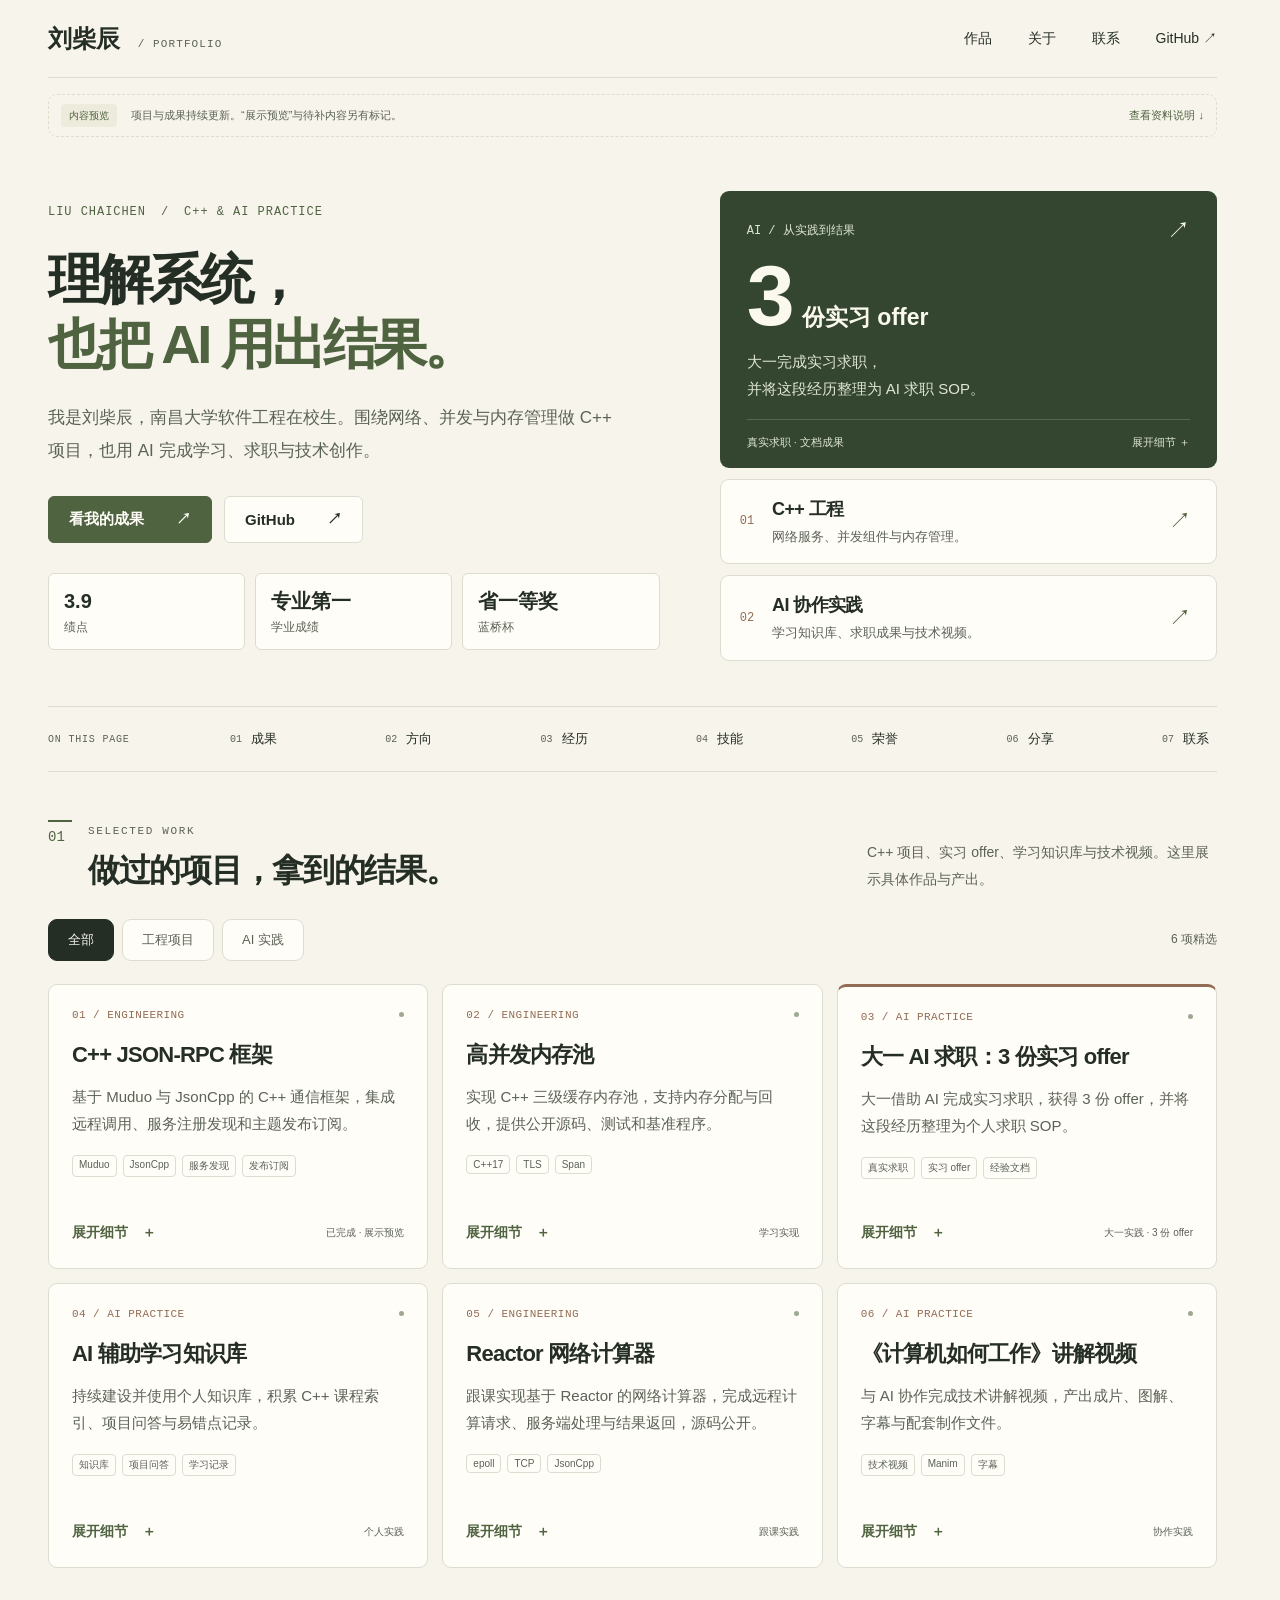
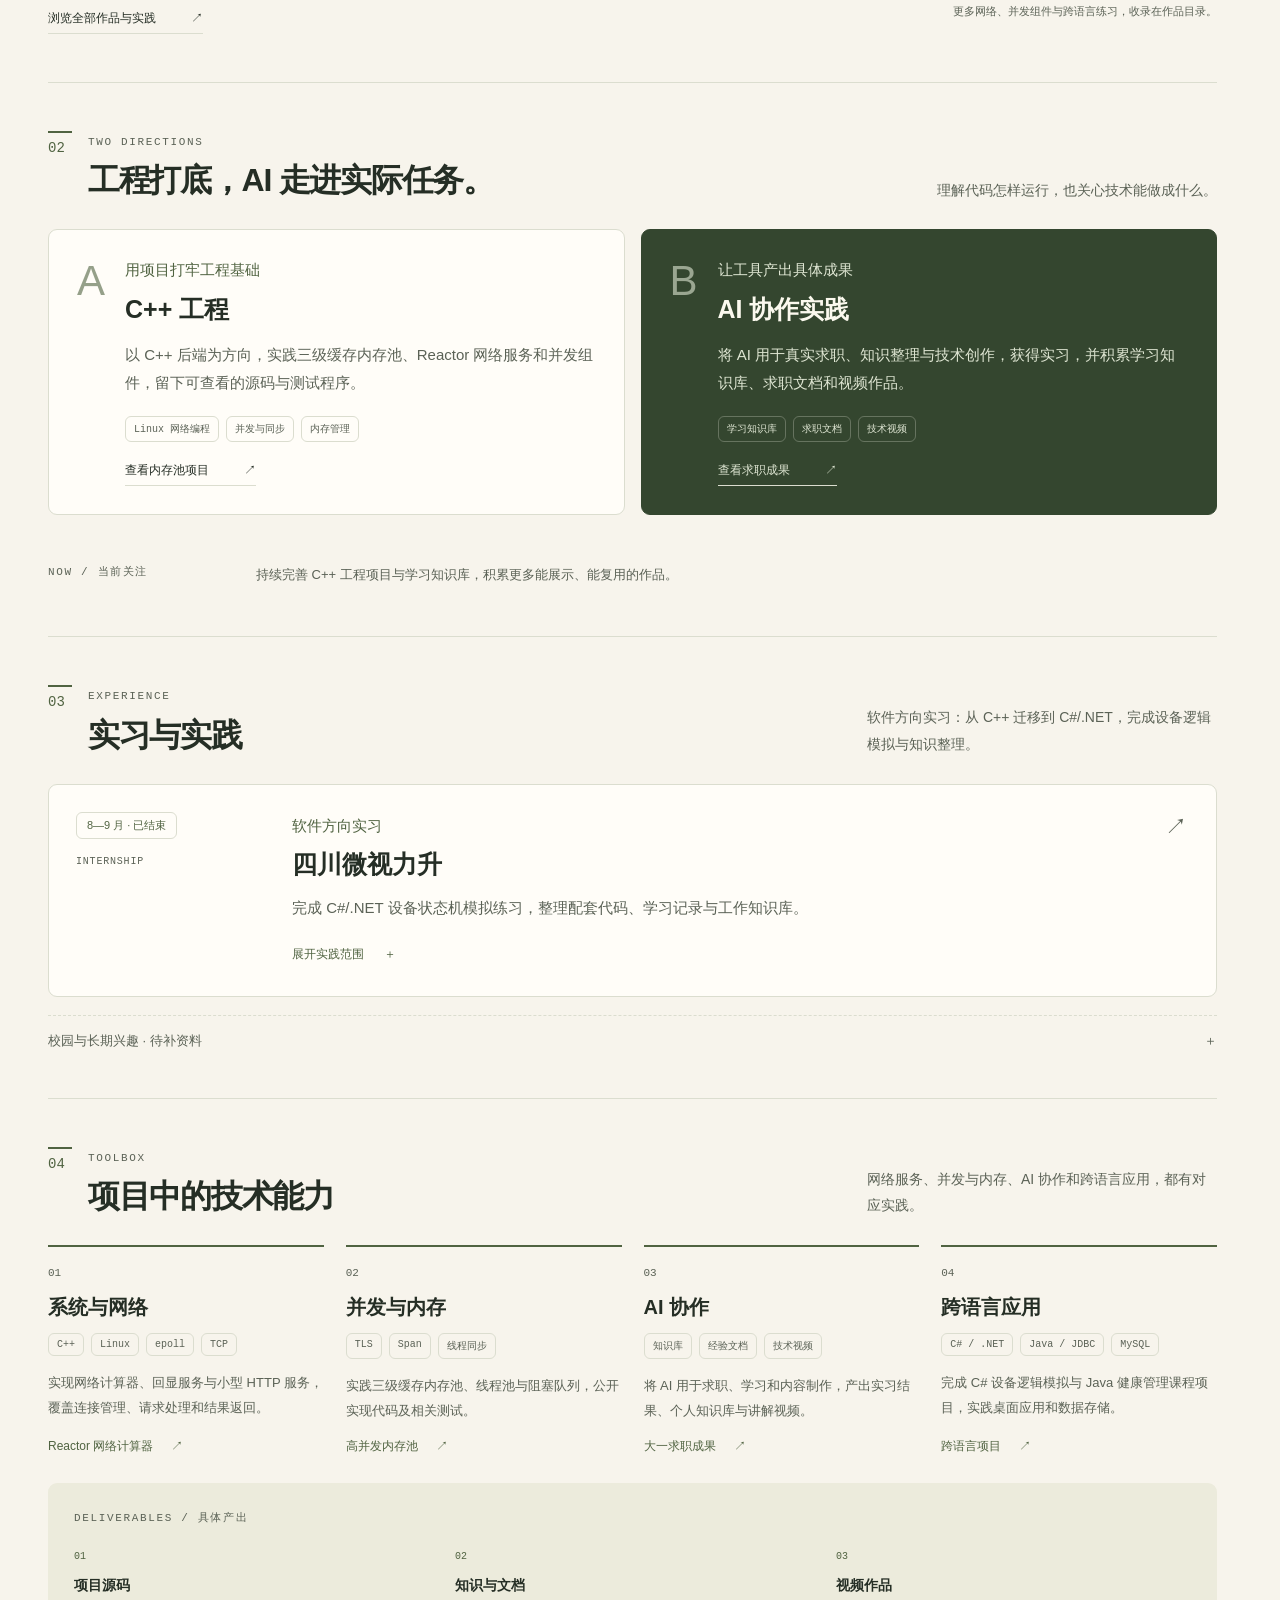
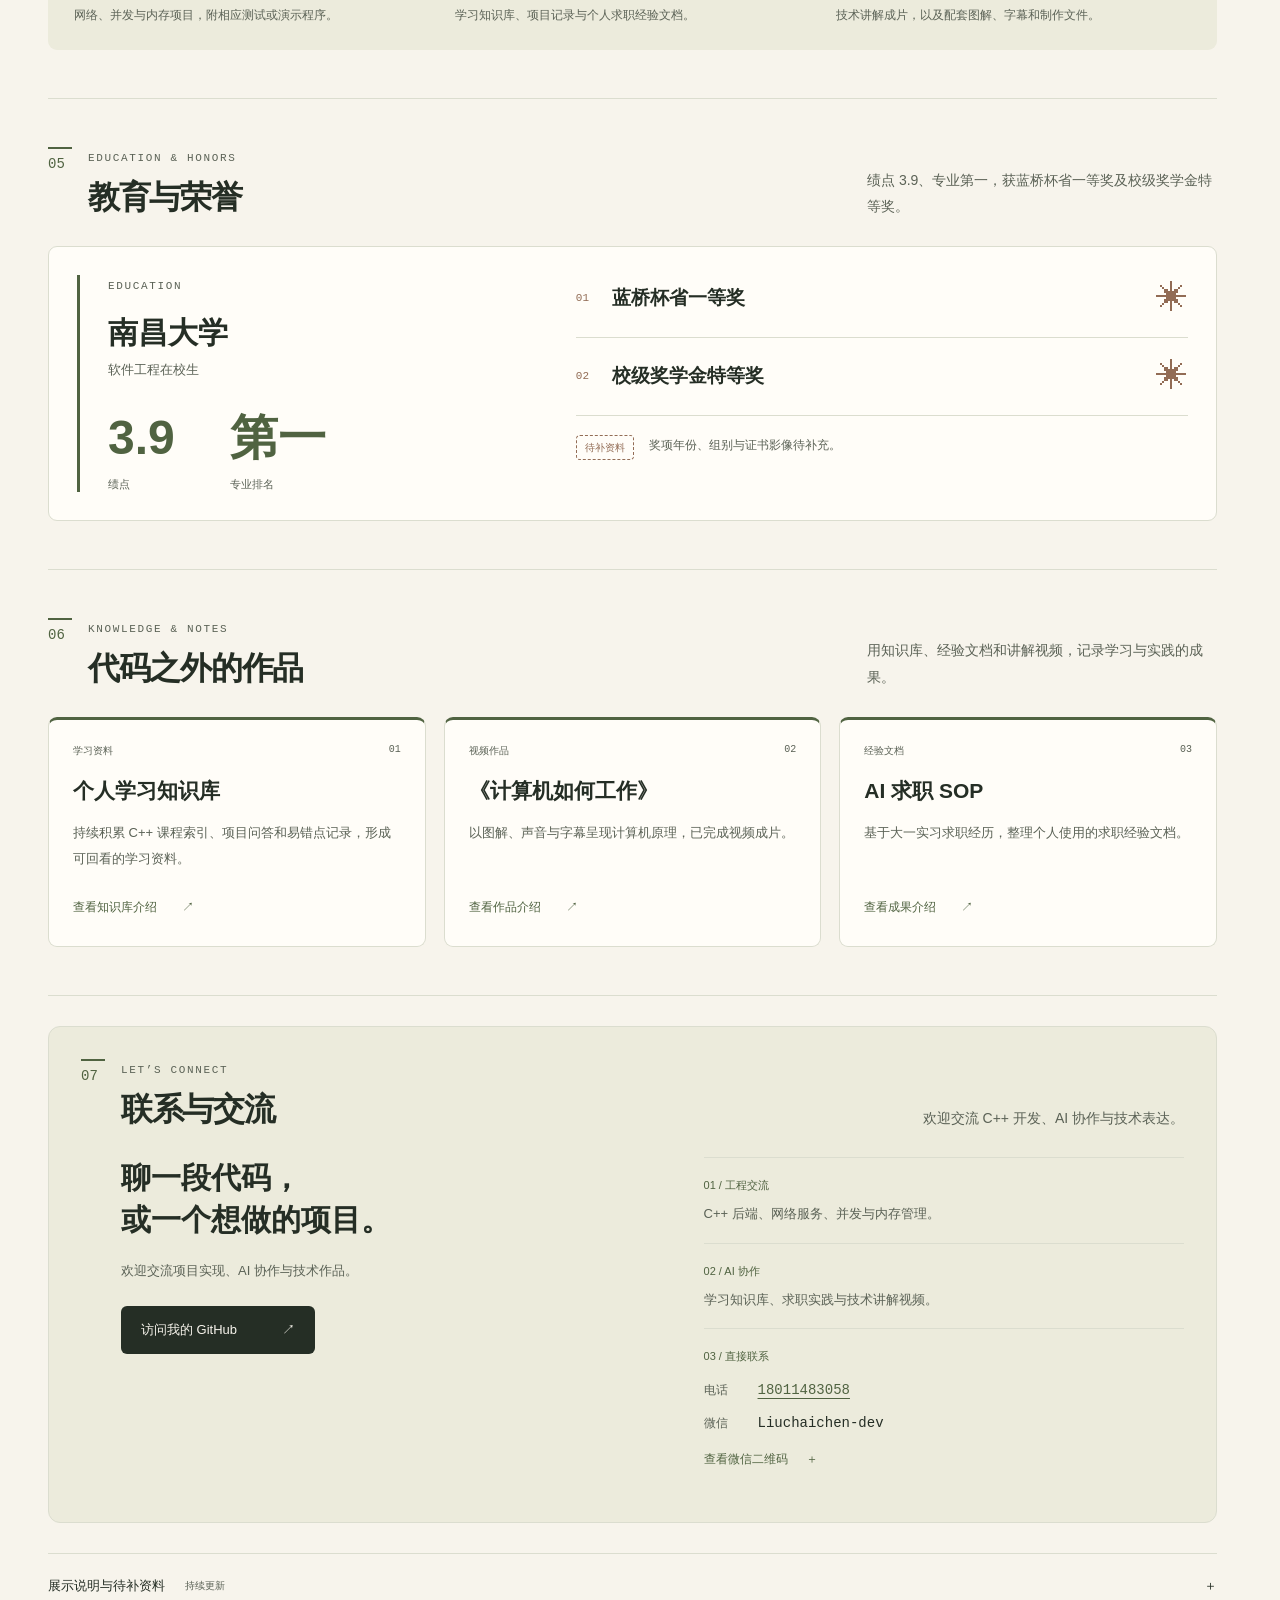
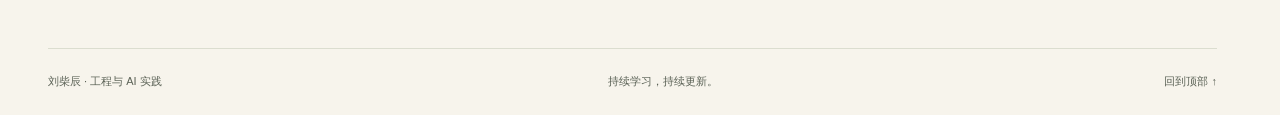
==== commit 20fa6277: "Add phone and WeChat contact details with original QR" ====
--- a/index.html
+++ b/index.html
@@ -5,4 +5,4 @@
       const selectedTheme = Object.hasOwn(themeColors, requestedTheme) ? requestedTheme : defaultTheme;
       document.documentElement.dataset.theme = selectedTheme;
       document.querySelector('meta[name="theme-color"]').content = themeColors[selectedTheme];
-    })();</script><link rel="stylesheet" href="/_astro/SiteLayout.F1kNGkhN.css"><link rel="stylesheet" href="/_astro/index.Dqcr6Eyj.css"></head><body data-page="home"><a class="skip-link" href="#main">跳到正文</a><div class="site"><header class="site-nav"><a href="/" class="wordmark">刘柴辰<span> / PORTFOLIO</span></a><nav aria-label="主导航"><a href="/work/">作品</a><a href="/#about">关于</a><a href="/#contact">联系</a><a href="https://github.com/mahiro726" target="_blank" rel="noopener noreferrer">GitHub ↗</a></nav></header><main id="main"><aside class="review-banner" aria-label="内容预览说明"><span class="review-pill">内容预览</span><p>项目与成果持续更新。“展示预览”与待补内容另有标记。</p><a href="#content-checklist">查看资料说明 ↓</a></aside><section class="evidence-hero" aria-labelledby="home-title"><div class="evidence-hero-copy"><p class="hero-eyebrow">LIU CHAICHEN <span>/</span> C++ & AI PRACTICE</p><h1 id="home-title">理解系统，<br><em>也把 AI 用出结果。</em></h1><p class="evidence-hero-intro">我是刘柴辰，南昌大学软件工程在校生。围绕网络、并发与内存管理做 C++ 项目，也用 AI 完成学习、求职与技术创作。</p><div class="hero-actions"><a class="hero-button" href="#works">看我的成果 <span>↗</span></a><a class="hero-button hero-button-light" href="https://github.com/mahiro726" target="_blank" rel="noopener noreferrer">GitHub <span>↗</span></a></div><div class="hero-proof-strip" aria-label="学业与荣誉概览"><div><strong>3.9</strong><span>绩点</span></div><div><strong>专业第一</strong><span>学业成绩</span></div><div><strong>省一等奖</strong><span>蓝桥杯</span></div></div></div><div class="hero-evidence-stack"><a class="hero-result-panel" href="/work/interview/" data-detail="interview" aria-label="展开 AI 求职成果细节"><div class="hero-panel-top"><span>AI / 从实践到结果</span><span aria-hidden="true">↗</span></div><p class="hero-result-value"><strong>3</strong><span>份实习 offer</span></p><p class="hero-result-description">大一完成实习求职，<br>并将这段经历整理为 AI 求职 SOP。</p><div class="hero-panel-bottom"><span>真实求职 · 文档成果</span><span>展开细节 ＋</span></div></a><div class="hero-mini-panel"><span class="hero-mini-number">01</span><div><h2>C++ 工程</h2><p>网络服务、并发组件与内存管理。</p></div><a href="/work/memory-pool/" aria-label="查看C++ 工程代表作品">↗</a></div><div class="hero-mini-panel"><span class="hero-mini-number">02</span><div><h2>AI 协作实践</h2><p>学习知识库、求职成果与技术视频。</p></div><a href="/work/interview/" aria-label="查看AI 协作实践代表作品">↗</a></div></div></section><nav class="chapter-nav" aria-label="首页章节"><span>ON THIS PAGE</span><a href="#works"><small>01</small>成果</a><a href="#about"><small>02</small>方向</a><a href="#experience"><small>03</small>经历</a><a href="#skills"><small>04</small>技能</a><a href="#honors"><small>05</small>荣誉</a><a href="#notes"><small>06</small>分享</a><a href="#contact"><small>07</small>联系</a></nav><section class="chapter-section chapter-projects" id="works" aria-labelledby="works-title" data-chapter><header class="chapter-heading"><div class="chapter-title"><span class="chapter-number">01</span><div><span class="section-label">SELECTED WORK</span><h2 id="works-title">做过的项目，拿到的结果。</h2></div></div><p>C++ 项目、实习 offer、学习知识库与技术视频。这里展示具体作品与产出。</p></header><div data-project-scope="featured"><nav class="filter-bar home-filter" aria-label="筛选作品" data-filter-bar hidden><button type="button" data-filter="all" aria-pressed="true">全部</button><button type="button" data-filter="engineering" aria-pressed="false">工程项目</button><button type="button" data-filter="ai" aria-pressed="false">AI 实践</button><span data-filter-summary aria-live="polite">6 项精选</span></nav><div class="project-grid"><article class="project evidence-card" data-kind="engineering" data-project="json-rpc"><div class="evidence-kicker"><span>01 / ENGINEERING</span><span class="evidence-marker" aria-hidden="true"></span></div><h3>C++ JSON-RPC 框架</h3><p class="evidence-summary">基于 Muduo 与 JsonCpp 的 C++ 通信框架，集成远程调用、服务注册发现和主题发布订阅。</p><ul class="evidence-tags" aria-label="项目标签"><li>Muduo</li><li>JsonCpp</li><li>服务发现</li><li>发布订阅</li></ul><div class="evidence-footer"><a class="detail-trigger" href="/work/json-rpc/" data-detail="json-rpc" aria-label="展开C++ JSON-RPC 框架细节">展开细节 <span aria-hidden="true">＋</span></a><span class="evidence-status">已完成 · 展示预览</span></div></article><article class="project evidence-card" data-kind="engineering" data-project="memory-pool"><div class="evidence-kicker"><span>02 / ENGINEERING</span><span class="evidence-marker" aria-hidden="true"></span></div><h3>高并发内存池</h3><p class="evidence-summary">实现 C++ 三级缓存内存池，支持内存分配与回收，提供公开源码、测试和基准程序。</p><ul class="evidence-tags" aria-label="项目标签"><li>C++17</li><li>TLS</li><li>Span</li></ul><div class="evidence-footer"><a class="detail-trigger" href="/work/memory-pool/" data-detail="memory-pool" aria-label="展开高并发内存池细节">展开细节 <span aria-hidden="true">＋</span></a><span class="evidence-status">学习实现</span></div></article><article class="project evidence-card" data-kind="ai" data-project="interview"><div class="evidence-kicker"><span>03 / AI PRACTICE</span><span class="evidence-marker" aria-hidden="true"></span></div><h3>大一 AI 求职：3 份实习 offer</h3><p class="evidence-summary">大一借助 AI 完成实习求职，获得 3 份 offer，并将这段经历整理为个人求职 SOP。</p><ul class="evidence-tags" aria-label="项目标签"><li>真实求职</li><li>实习 offer</li><li>经验文档</li></ul><div class="evidence-footer"><a class="detail-trigger" href="/work/interview/" data-detail="interview" aria-label="展开大一 AI 求职：3 份实习 offer细节">展开细节 <span aria-hidden="true">＋</span></a><span class="evidence-status">大一实践 · 3 份 offer</span></div></article><article class="project evidence-card" data-kind="ai" data-project="ai-learning"><div class="evidence-kicker"><span>04 / AI PRACTICE</span><span class="evidence-marker" aria-hidden="true"></span></div><h3>AI 辅助学习知识库</h3><p class="evidence-summary">持续建设并使用个人知识库，积累 C++ 课程索引、项目问答与易错点记录。</p><ul class="evidence-tags" aria-label="项目标签"><li>知识库</li><li>项目问答</li><li>学习记录</li></ul><div class="evidence-footer"><a class="detail-trigger" href="/work/ai-learning/" data-detail="ai-learning" aria-label="展开AI 辅助学习知识库细节">展开细节 <span aria-hidden="true">＋</span></a><span class="evidence-status">个人实践</span></div></article><article class="project evidence-card" data-kind="engineering" data-project="reactor-calculator"><div class="evidence-kicker"><span>05 / ENGINEERING</span><span class="evidence-marker" aria-hidden="true"></span></div><h3>Reactor 网络计算器</h3><p class="evidence-summary">跟课实现基于 Reactor 的网络计算器，完成远程计算请求、服务端处理与结果返回，源码公开。</p><ul class="evidence-tags" aria-label="项目标签"><li>epoll</li><li>TCP</li><li>JsonCpp</li></ul><div class="evidence-footer"><a class="detail-trigger" href="/work/reactor-calculator/" data-detail="reactor-calculator" aria-label="展开Reactor 网络计算器细节">展开细节 <span aria-hidden="true">＋</span></a><span class="evidence-status">跟课实践</span></div></article><article class="project evidence-card" data-kind="ai" data-project="technical-video"><div class="evidence-kicker"><span>06 / AI PRACTICE</span><span class="evidence-marker" aria-hidden="true"></span></div><h3>《计算机如何工作》讲解视频</h3><p class="evidence-summary">与 AI 协作完成技术讲解视频，产出成片、图解、字幕与配套制作文件。</p><ul class="evidence-tags" aria-label="项目标签"><li>技术视频</li><li>Manim</li><li>字幕</li></ul><div class="evidence-footer"><a class="detail-trigger" href="/work/technical-video/" data-detail="technical-video" aria-label="展开《计算机如何工作》讲解视频细节">展开细节 <span aria-hidden="true">＋</span></a><span class="evidence-status">协作实践</span></div></article></div></div><div class="chapter-project-tail"><a class="text-link" href="/work/">浏览全部作品与实践 <span>↗</span></a><span>更多网络、并发组件与跨语言练习，收录在作品目录。</span></div></section><section class="chapter-section" id="about" aria-labelledby="about-title" data-chapter><header class="chapter-heading"><div class="chapter-title"><span class="chapter-number">02</span><div><span class="section-label">TWO DIRECTIONS</span><h2 id="about-title">工程打底，AI 走进实际任务。</h2></div></div><p>理解代码怎样运行，也关心技术能做成什么。</p></header><div class="direction-grid"><article class="direction"><span class="direction-letter" aria-hidden="true">A</span><div><p class="direction-subtitle">用项目打牢工程基础</p><h3>C++ 工程</h3><p>以 C++ 后端为方向，实践三级缓存内存池、Reactor 网络服务和并发组件，留下可查看的源码与测试程序。</p><div class="tags"><span>Linux 网络编程</span><span>并发与同步</span><span>内存管理</span></div><a class="text-link" href="/work/memory-pool/">查看内存池项目 <span>↗</span></a></div></article><article class="direction"><span class="direction-letter" aria-hidden="true">B</span><div><p class="direction-subtitle">让工具产出具体成果</p><h3>AI 协作实践</h3><p>将 AI 用于真实求职、知识整理与技术创作，获得实习，并积累学习知识库、求职文档和视频作品。</p><div class="tags"><span>学习知识库</span><span>求职文档</span><span>技术视频</span></div><a class="text-link" href="/work/interview/">查看求职成果 <span>↗</span></a></div></article></div><div class="focus-strip"><span class="section-label">NOW / 当前关注</span><p>持续完善 C++ 工程项目与学习知识库，积累更多能展示、能复用的作品。</p></div></section><section class="chapter-section" id="experience" aria-labelledby="experience-title" data-chapter><header class="chapter-heading"><div class="chapter-title"><span class="chapter-number">03</span><div><span class="section-label">EXPERIENCE</span><h2 id="experience-title">实习与实践</h2></div></div><p>软件方向实习：从 C++ 迁移到 C#/.NET，完成设备逻辑模拟与知识整理。</p></header><div class="experience-list"><article class="experience-row"><div class="experience-when"><span class="status-label">8—9 月 · 已结束</span><span>INTERNSHIP</span></div><div class="experience-main"><p class="experience-role">软件方向实习</p><h3>四川微视力升</h3><p>完成 C#/.NET 设备状态机模拟练习，整理配套代码、学习记录与工作知识库。</p><details><summary>展开实践范围 <span>＋</span></summary><p>基于已有 C++ 基础学习 C#/.NET，编写控制台程序模拟设备状态变化与事件通知。展示范围为个人模拟练习，不涉及生产线交付或企业内部资料。</p><a class="text-link" href="/work/#practice-csharp">查看模拟项目 ↗</a></details></div><span class="experience-endmark" aria-hidden="true">↗</span></article></div><details class="experience-samples"><summary>校园与长期兴趣 · 待补资料 <span>＋</span></summary><div class="experience-sample-grid"><article class="experience-row is-sample" data-placeholder="true"><div class="experience-when"><span class="sample-label">待补充</span><span>CAMPUS</span></div><div class="experience-main"><p class="experience-role">资料预留 · 非经历陈述</p><h3>校园经历</h3><p>预留社团、竞赛团队或校园项目的展示位置。</p><details><summary>查看占位说明 <span>＋</span></summary><p>确认实际经历、个人角色与成果后再补充；当前不作为本人履历。</p></details></div></article><article class="experience-row is-sample" data-placeholder="true"><div class="experience-when"><span class="sample-label">待补充</span><span>BEYOND CODE</span></div><div class="experience-main"><p class="experience-role">资料预留 · 非经历陈述</p><h3>长期兴趣</h3><p>预留技术之外持续投入的兴趣与作品。</p><details><summary>查看占位说明 <span>＋</span></summary><p>待补充真实兴趣及相关作品；当前不作为本人经历。</p></details></div></article></div></details></section><section class="chapter-section" id="skills" aria-labelledby="skills-title" data-chapter><header class="chapter-heading"><div class="chapter-title"><span class="chapter-number">04</span><div><span class="section-label">TOOLBOX</span><h2 id="skills-title">项目中的技术能力</h2></div></div><p>网络服务、并发与内存、AI 协作和跨语言应用，都有对应实践。</p></header><div class="toolbox-list"><article class="toolbox-row"><span class="toolbox-number">01</span><div><h3>系统与网络</h3><div class="tags"><span>C++</span><span>Linux</span><span>epoll</span><span>TCP</span></div></div><p>实现网络计算器、回显服务与小型 HTTP 服务，覆盖连接管理、请求处理和结果返回。</p><a href="/work/reactor-calculator/">Reactor 网络计算器<span>↗</span></a></article><article class="toolbox-row"><span class="toolbox-number">02</span><div><h3>并发与内存</h3><div class="tags"><span>TLS</span><span>Span</span><span>线程同步</span></div></div><p>实践三级缓存内存池、线程池与阻塞队列，公开实现代码及相关测试。</p><a href="/work/memory-pool/">高并发内存池<span>↗</span></a></article><article class="toolbox-row"><span class="toolbox-number">03</span><div><h3>AI 协作</h3><div class="tags"><span>知识库</span><span>经验文档</span><span>技术视频</span></div></div><p>将 AI 用于求职、学习和内容制作，产出实习结果、个人知识库与讲解视频。</p><a href="/work/interview/">大一求职成果<span>↗</span></a></article><article class="toolbox-row"><span class="toolbox-number">04</span><div><h3>跨语言应用</h3><div class="tags"><span>C# / .NET</span><span>Java / JDBC</span><span>MySQL</span></div></div><p>完成 C# 设备逻辑模拟与 Java 健康管理课程项目，实践桌面应用和数据存储。</p><a href="/work/#practice-csharp">跨语言项目<span>↗</span></a></article></div><div class="method-inline" id="method"><span class="section-label">DELIVERABLES / 具体产出</span><div><p><span>01</span><strong>项目源码</strong>网络、并发与内存项目，附相应测试或演示程序。</p><p><span>02</span><strong>知识与文档</strong>学习知识库、项目记录与个人求职经验文档。</p><p><span>03</span><strong>视频作品</strong>技术讲解成片，以及配套图解、字幕和制作文件。</p></div></div></section><section class="chapter-section" id="honors" aria-labelledby="honors-title" data-chapter><header class="chapter-heading"><div class="chapter-title"><span class="chapter-number">05</span><div><span class="section-label">EDUCATION &amp; HONORS</span><h2 id="honors-title">教育与荣誉</h2></div></div><p>绩点 3.9、专业第一，获蓝桥杯省一等奖及校级奖学金特等奖。</p></header><div class="education-layout"><div class="education-school"><span class="section-label">EDUCATION</span><h3>南昌大学</h3><p>软件工程在校生</p><div class="academic-numbers"><div><strong>3.9</strong><span>绩点</span></div><div><strong>第一</strong><span>专业排名</span></div></div></div><div class="award-list"><article><span class="award-index">01</span><h3>蓝桥杯省一等奖</h3><span class="award-symbol" aria-hidden="true">✳</span></article><article><span class="award-index">02</span><h3>校级奖学金特等奖</h3><span class="award-symbol" aria-hidden="true">✳</span></article><div class="certificate-note"><span class="sample-label">待补资料</span><p>奖项年份、组别与证书影像待补充。</p></div></div></div></section><section class="chapter-section" id="notes" aria-labelledby="notes-title" data-chapter><header class="chapter-heading"><div class="chapter-title"><span class="chapter-number">06</span><div><span class="section-label">KNOWLEDGE &amp; NOTES</span><h2 id="notes-title">代码之外的作品</h2></div></div><p>用知识库、经验文档和讲解视频，记录学习与实践的成果。</p></header><div class="notes-grid"><article class="note-preview"><div class="note-topline"><span>学习资料</span><span>01</span></div><h3>个人学习知识库</h3><p>持续积累 C++ 课程索引、项目问答和易错点记录，形成可回看的学习资料。</p><a href="/work/ai-learning/">查看知识库介绍 <span>↗</span></a></article><article class="note-preview"><div class="note-topline"><span>视频作品</span><span>02</span></div><h3>《计算机如何工作》</h3><p>以图解、声音与字幕呈现计算机原理，已完成视频成片。</p><a href="/work/technical-video/">查看作品介绍 <span>↗</span></a></article><article class="note-preview"><div class="note-topline"><span>经验文档</span><span>03</span></div><h3>AI 求职 SOP</h3><p>基于大一实习求职经历，整理个人使用的求职经验文档。</p><a href="/work/interview/">查看成果介绍 <span>↗</span></a></article></div></section><section class="chapter-section contact-chapter" id="contact" aria-labelledby="contact-title" data-chapter><header class="chapter-heading"><div class="chapter-title"><span class="chapter-number">07</span><div><span class="section-label">LET’S CONNECT</span><h2 id="contact-title">联系与交流</h2></div></div><p>欢迎交流 C++ 开发、AI 协作与技术表达。</p></header><div class="contact-body"><div><h3>聊一段代码，<br>或一个想做的项目。</h3><p>欢迎交流项目实现、AI 协作与技术作品。</p><a class="primary" href="https://github.com/mahiro726" target="_blank" rel="noopener noreferrer">访问我的 GitHub <span>↗</span></a></div><div class="contact-options"><div><span>01 / 工程交流</span><p>C++ 后端、网络服务、并发与内存管理。</p></div><div><span>02 / AI 协作</span><p>学习知识库、求职实践与技术讲解视频。</p></div><div class="contact-pending"><span class="sample-label">联系位预留</span><p>其他公开联系渠道待补充。</p></div></div></div></section><details class="content-checklist" id="content-checklist"><summary><span>展示说明与待补资料</span><small>持续更新</small><span class="checklist-toggle">＋</span></summary><div><p>视觉与章节组织参考 <a href="https://lilanyuan.net/" target="_blank" rel="noopener noreferrer">李兰源</a> 与 <a href="https://kane959.github.io/" target="_blank" rel="noopener noreferrer">黄海辰</a>。项目、教育与荣誉使用本人资料；待补栏目不作为经历陈述。</p><dl><div><dt>实习经历</dt><dd>已确认 8—9 月且实习结束；年份、正式岗位名称，以及其他希望公开的具体职责或成果仍可补充。</dd></div><div><dt>校园与兴趣</dt><dd>是否有社团、实验室、志愿活动，或持续投入的兴趣；没有就删去对应占位。</dd></div><div><dt>荣誉资料</dt><dd>奖项年份、组别，及可以展示的证书图片；绩点分母和排名统计范围。</dd></div><div><dt>分享与联系</dt><dd>公开文章、视频或知识库链接；愿意展示的邮箱或其他联系渠道。</dd></div></dl><p>JSON-RPC 暂按完成后的形态展示，并非实际完成记录；具体状态以项目中的“展示预览”说明为准。</p></div></details></main><footer class="site-footer"><span>刘柴辰 · 工程与 AI 实践</span><span>持续学习，持续更新。</span><a href="#main">回到顶部 ↑</a></footer></div><dialog id="project-dialog" class="project-dialog"><div data-dialog-content></div></dialog><template data-preview="json-rpc"><div class="detail-header"><div><span class="section-label">C++ / 远程调用 · 已完成 · 展示预览</span><h2 id="preview-title-json-rpc">C++ JSON-RPC 框架</h2></div><button type="button" class="detail-close" data-close-detail aria-label="关闭项目细节" autofocus>×</button></div><div class="detail-content"><p class="detail-intro">面向 C++ 网络应用，将远程调用、服务发现与主题消息整合到统一框架中。</p><section><h3>主要功能</h3><ul><li>远程调用：同步、异步与回调接口。</li><li>服务发现：服务注册与地址查询。</li><li>主题消息：发布、订阅与消息推送。</li></ul></section><section><h3>工程特点</h3><p>通信与业务分层，共用消息处理能力，对外提供统一接口。</p></section><section><h3>展示说明</h3><p>本条暂按项目完成后的状态预览，不作为实际完成记录。</p></section><div class="detail-actions"><a class="detail-primary" href="/work/json-rpc/">查看项目介绍 ↗</a><a href="https://github.com/mahiro726/json_rpc" target="_blank" rel="noopener noreferrer">查看公开源码 ↗</a><button type="button" data-close-detail>返回浏览</button></div></div></template><template data-preview="memory-pool"><div class="detail-header"><div><span class="section-label">C++ / 内存与并发 · 学习实现</span><h2 id="preview-title-memory-pool">高并发内存池</h2></div><button type="button" class="detail-close" data-close-detail aria-label="关闭项目细节" autofocus>×</button></div><div class="detail-content"><p class="detail-intro">参照 tcmalloc 思路完成三级缓存内存池的学习实现，将内存管理与并发知识落实到代码。</p><section><h3>实现范围</h3><p>ThreadCache、CentralCache 与 PageCache 三层协作，覆盖线程本地缓存、共享对象管理和页级分配。</p></section><section><h3>可查看的产出</h3><p>公开仓库包含实现源码、测试和基准程序，可进一步查看项目代码与测试入口。</p></section><div class="detail-actions"><a class="detail-primary" href="/work/memory-pool/">查看项目介绍 ↗</a><a href="https://github.com/mahiro726/ConcurrentMemoryPool" target="_blank" rel="noopener noreferrer">查看公开源码 ↗</a><button type="button" data-close-detail>返回浏览</button></div></div></template><template data-preview="interview"><div class="detail-header"><div><span class="section-label">AI / 真实成果 · 大一实践 · 3 份 offer</span><h2 id="preview-title-interview">大一 AI 求职：3 份实习 offer</h2></div><button type="button" class="detail-close" data-close-detail aria-label="关闭项目细节" autofocus>×</button></div><div class="detail-content"><p class="detail-intro">大一获得 3 份实习 offer，并进入实习。这是一次有实际录用结果的 AI 协作实践。</p><section><h3>我的角色</h3><p>本人完成求职准备、参加面试并作出选择；AI 辅助材料整理与表达练习。</p></section><section><h3>文档成果</h3><p>将实际求职经历整理为 AI 求职 SOP，留作后续求职与经验回顾的资料。</p></section><div class="detail-actions"><a class="detail-primary" href="/work/interview/">查看项目介绍 ↗</a><button type="button" data-close-detail>返回浏览</button></div></div></template><template data-preview="ai-learning"><div class="detail-header"><div><span class="section-label">AI / 学习与知识组织 · 个人实践</span><h2 id="preview-title-ai-learning">AI 辅助学习知识库</h2></div><button type="button" class="detail-close" data-close-detail aria-label="关闭项目细节" autofocus>×</button></div><div class="detail-content"><p class="detail-intro">从零散文件逐步迭代为持续使用的学习资料库，覆盖 C++ 课程与工程项目。</p><section><h3>已有产出</h3><p>课程资料索引、项目问答、易错点与修正记录，形成可持续更新的个人学习资料。</p></section><section><h3>我的参与</h3><p>确定学习需求，实际使用并修订内容；AI 协助整理。参考课程方法，并按个人需要持续调整。</p></section><div class="detail-actions"><a class="detail-primary" href="/work/ai-learning/">查看项目介绍 ↗</a><button type="button" data-close-detail>返回浏览</button></div></div></template><template data-preview="reactor-calculator"><div class="detail-header"><div><span class="section-label">C++ / 网络与协议 · 跟课实践</span><h2 id="preview-title-reactor-calculator">Reactor 网络计算器</h2></div><button type="button" class="detail-close" data-close-detail aria-label="关闭项目细节" autofocus>×</button></div><div class="detail-content"><p class="detail-intro">以网络计算器为业务场景，跟课完成一个连接客户端与服务端的 C++ 网络项目。</p><section><h3>项目功能</h3><p>接收远程计算请求，完成报文解析、计算与结果返回；包含连接管理和异常断开处理。</p></section><section><h3>技术与产出</h3><p>采用 epoll、非阻塞 I/O 与 JsonCpp，分开组织网络、协议和业务代码。完整学习项目源码已公开。</p></section><div class="detail-actions"><a class="detail-primary" href="/work/reactor-calculator/">查看项目介绍 ↗</a><a href="https://github.com/mahiro726/reactor-calculator" target="_blank" rel="noopener noreferrer">查看公开源码 ↗</a><button type="button" data-close-detail>返回浏览</button></div></div></template><template data-preview="technical-video"><div class="detail-header"><div><span class="section-label">AI / 技术讲解视频 · 协作实践</span><h2 id="preview-title-technical-video">《计算机如何工作》讲解视频</h2></div><button type="button" class="detail-close" data-close-detail aria-label="关闭项目细节" autofocus>×</button></div><div class="detail-content"><p class="detail-intro">围绕“计算机如何工作”完成讲解作品，以图解、声音与字幕呈现计算机原理。</p><section><h3>我的参与</h3><p>确定表达目标，审阅内容与画面并提出修改；AI 协助代码与制作环节。</p></section><section><h3>作品状态</h3><p>已完成本地成片及配套制作文件，公开播放入口待补充。</p></section><div class="detail-actions"><a class="detail-primary" href="/work/technical-video/">查看项目介绍 ↗</a><button type="button" data-close-detail>返回浏览</button></div></div></template><template data-preview="java"><div class="detail-header"><div><span class="section-label">APPLICATION / 跨语言应用 · 课程项目</span><h2 id="preview-title-java">Java 健康管理系统</h2></div><button type="button" class="detail-close" data-close-detail aria-label="关闭项目细节" autofocus>×</button></div><div class="detail-content"><p class="detail-intro">基于 Java、JDBC 与 MySQL 的桌面课程项目，完成健康卡信息管理与模拟操作。</p><section><h3>主要功能</h3><p>用户登录、健康卡绑定、模拟刷卡与文件卡号读取。</p></section><section><h3>演示方式</h3><p>使用模拟卡号和文本文件输入完成课程演示，未接入真实读卡硬件。</p></section><div class="detail-actions"><button type="button" data-close-detail>返回浏览</button></div></div></template><template data-preview="csharp"><div class="detail-header"><div><span class="section-label">APPLICATION / 跨语言应用 · 实习期间实践</span><h2 id="preview-title-csharp">C# 设备状态机模拟</h2></div><button type="button" class="detail-close" data-close-detail aria-label="关闭项目细节" autofocus>×</button></div><div class="detail-content"><p class="detail-intro">8—9 月实习期间完成设备逻辑模拟练习，将 C++ 基础迁移到 C#/.NET。</p><section><h3>完成内容</h3><p>控制台设备状态机模拟、状态变化与事件通知，以及配套学习记录。</p></section><section><h3>实践范围</h3><p>个人模拟练习，不作为真实设备或生产线交付案例。</p></section><div class="detail-actions"><button type="button" data-close-detail>返回浏览</button></div></div></template><script type="module">var e=new URLSearchParams(location.search).get(`theme`);function t(t){e&&document.documentElement.dataset.theme===e&&t.querySelectorAll(`a[href]`).forEach(t=>{let n=new URL(t.href,location.href);n.origin===location.origin&&[`http:`,`https:`].includes(n.protocol)&&(n.searchParams.set(`theme`,e),t.href=`${n.pathname}${n.search}${n.hash}`)})}t(document),document.querySelectorAll(`[data-project-scope]`).forEach(e=>{let t=e.querySelector(`[data-filter-bar]`);if(!t)return;let n=[...e.querySelectorAll(`[data-kind]`)],r=[...t.querySelectorAll(`[data-filter]`)],i=t.querySelector(`[data-filter-summary]`);r.forEach(t=>t.addEventListener(`click`,()=>{let a=t.dataset.filter;n.forEach(e=>{e.hidden=a!==`all`&&e.dataset.kind!==a}),r.forEach(e=>e.setAttribute(`aria-pressed`,String(e===t))),e.querySelectorAll(`[data-project-group]`).forEach(e=>{e.hidden=![...e.querySelectorAll(`[data-kind]`)].some(e=>!e.hidden)}),i&&(i.textContent=`${n.filter(e=>!e.hidden).length} 项实践`)})),t.hidden=!1});var n=document.querySelector(`#project-dialog`),r=n?.querySelector(`[data-dialog-content]`);if(n&&r&&typeof n.showModal==`function`){let e=new Map([...document.querySelectorAll(`template[data-preview]`)].map(e=>[e.dataset.preview,e])),i=null;document.querySelectorAll(`a[data-detail]`).forEach(a=>{let o=e.get(a.dataset.detail);o&&(a.setAttribute(`aria-haspopup`,`dialog`),a.addEventListener(`click`,e=>{if(e.button!==0||e.metaKey||e.ctrlKey||e.shiftKey||e.altKey)return;e.preventDefault(),i=a,r.replaceChildren(o.content.cloneNode(!0)),t(r);let s=r.querySelector(`h2`);s&&n.setAttribute(`aria-labelledby`,s.id),n.showModal(),n.scrollTop=0}))}),n.addEventListener(`click`,e=>{e.target instanceof Element&&e.target.closest(`[data-close-detail]`)&&n.close()}),n.addEventListener(`keydown`,e=>{if(e.key!==`Tab`)return;let t=[...r.querySelectorAll(`a[href],button:not([disabled]),[tabindex]:not([tabindex="-1"])`)].filter(e=>e.getClientRects().length>0),n=t[0],i=t.at(-1);n&&i&&(e.shiftKey&&document.activeElement===n?(e.preventDefault(),i.focus()):!e.shiftKey&&document.activeElement===i&&(e.preventDefault(),n.focus()))});let a=!1,o=e=>{let t=n.getBoundingClientRect();return e.clientX<t.left||e.clientX>t.right||e.clientY<t.top||e.clientY>t.bottom};n.addEventListener(`pointerdown`,e=>{a=e.target===n&&o(e)}),n.addEventListener(`click`,e=>{a&&e.target===n&&o(e)&&n.close(),a=!1}),n.addEventListener(`close`,()=>{i?.focus({preventScroll:!0}),i=null})}</script></body></html>+    })();</script><link rel="stylesheet" href="/_astro/SiteLayout.C_KV_Vcp.css"><link rel="stylesheet" href="/_astro/index.CDmEbICL.css"></head><body data-page="home"><a class="skip-link" href="#main">跳到正文</a><div class="site"><header class="site-nav"><a href="/" class="wordmark">刘柴辰<span> / PORTFOLIO</span></a><nav aria-label="主导航"><a href="/work/">作品</a><a href="/#about">关于</a><a href="/#contact">联系</a><a href="https://github.com/mahiro726" target="_blank" rel="noopener noreferrer">GitHub ↗</a></nav></header><main id="main"><aside class="review-banner" aria-label="内容预览说明"><span class="review-pill">内容预览</span><p>项目与成果持续更新。“展示预览”与待补内容另有标记。</p><a href="#content-checklist">查看资料说明 ↓</a></aside><section class="evidence-hero" aria-labelledby="home-title"><div class="evidence-hero-copy"><p class="hero-eyebrow">LIU CHAICHEN <span>/</span> C++ & AI PRACTICE</p><h1 id="home-title">理解系统，<br><em>也把 AI 用出结果。</em></h1><p class="evidence-hero-intro">我是刘柴辰，南昌大学软件工程在校生。围绕网络、并发与内存管理做 C++ 项目，也用 AI 完成学习、求职与技术创作。</p><div class="hero-actions"><a class="hero-button" href="#works">看我的成果 <span>↗</span></a><a class="hero-button hero-button-light" href="https://github.com/mahiro726" target="_blank" rel="noopener noreferrer">GitHub <span>↗</span></a></div><div class="hero-proof-strip" aria-label="学业与荣誉概览"><div data-hover-card="compact"><strong>3.9</strong><span>绩点</span></div><div data-hover-card="compact"><strong>专业第一</strong><span>学业成绩</span></div><div data-hover-card="compact"><strong>省一等奖</strong><span>蓝桥杯</span></div></div></div><div class="hero-evidence-stack"><a class="hero-result-panel" data-hover-card="surface" data-hover-tone="dark" href="/work/interview/" data-detail="interview" aria-label="展开 AI 求职成果细节"><div class="hero-panel-top"><span>AI / 从实践到结果</span><span aria-hidden="true">↗</span></div><p class="hero-result-value"><strong>3</strong><span>份实习 offer</span></p><p class="hero-result-description">大一完成实习求职，<br>并将这段经历整理为 AI 求职 SOP。</p><div class="hero-panel-bottom"><span>真实求职 · 文档成果</span><span>展开细节 ＋</span></div></a><div class="hero-mini-panel" data-hover-card="compact"><span class="hero-mini-number">01</span><div><h2>C++ 工程</h2><p>网络服务、并发组件与内存管理。</p></div><a href="/work/memory-pool/" aria-label="查看C++ 工程代表作品">↗</a></div><div class="hero-mini-panel" data-hover-card="compact"><span class="hero-mini-number">02</span><div><h2>AI 协作实践</h2><p>学习知识库、求职成果与技术视频。</p></div><a href="/work/interview/" aria-label="查看AI 协作实践代表作品">↗</a></div></div></section><nav class="chapter-nav" aria-label="首页章节"><span>ON THIS PAGE</span><a href="#works"><small>01</small>成果</a><a href="#about"><small>02</small>方向</a><a href="#experience"><small>03</small>经历</a><a href="#skills"><small>04</small>技能</a><a href="#honors"><small>05</small>荣誉</a><a href="#notes"><small>06</small>分享</a><a href="#contact"><small>07</small>联系</a></nav><section class="chapter-section chapter-projects" id="works" aria-labelledby="works-title" data-chapter><header class="chapter-heading"><div class="chapter-title"><span class="chapter-number">01</span><div><span class="section-label">SELECTED WORK</span><h2 id="works-title">做过的项目，拿到的结果。</h2></div></div><p>C++ 项目、实习 offer、学习知识库与技术视频。这里展示具体作品与产出。</p></header><div data-project-scope="featured"><nav class="filter-bar home-filter" aria-label="筛选作品" data-filter-bar hidden><button type="button" data-filter="all" aria-pressed="true">全部</button><button type="button" data-filter="engineering" aria-pressed="false">工程项目</button><button type="button" data-filter="ai" aria-pressed="false">AI 实践</button><span data-filter-summary aria-live="polite">6 项精选</span></nav><div class="project-grid"><article class="project evidence-card" data-kind="engineering" data-project="json-rpc"><div class="evidence-kicker"><span>01 / ENGINEERING</span><span class="evidence-marker" aria-hidden="true"></span></div><h3>C++ JSON-RPC 框架</h3><p class="evidence-summary">基于 Muduo 与 JsonCpp 的 C++ 通信框架，集成远程调用、服务注册发现和主题发布订阅。</p><ul class="evidence-tags" aria-label="项目标签"><li>Muduo</li><li>JsonCpp</li><li>服务发现</li><li>发布订阅</li></ul><div class="evidence-footer"><a class="detail-trigger" href="/work/json-rpc/" data-detail="json-rpc" aria-label="展开C++ JSON-RPC 框架细节">展开细节 <span aria-hidden="true">＋</span></a><span class="evidence-status">已完成 · 展示预览</span></div></article><article class="project evidence-card" data-kind="engineering" data-project="memory-pool"><div class="evidence-kicker"><span>02 / ENGINEERING</span><span class="evidence-marker" aria-hidden="true"></span></div><h3>高并发内存池</h3><p class="evidence-summary">实现 C++ 三级缓存内存池，支持内存分配与回收，提供公开源码、测试和基准程序。</p><ul class="evidence-tags" aria-label="项目标签"><li>C++17</li><li>TLS</li><li>Span</li></ul><div class="evidence-footer"><a class="detail-trigger" href="/work/memory-pool/" data-detail="memory-pool" aria-label="展开高并发内存池细节">展开细节 <span aria-hidden="true">＋</span></a><span class="evidence-status">学习实现</span></div></article><article class="project evidence-card" data-kind="ai" data-project="interview"><div class="evidence-kicker"><span>03 / AI PRACTICE</span><span class="evidence-marker" aria-hidden="true"></span></div><h3>大一 AI 求职：3 份实习 offer</h3><p class="evidence-summary">大一借助 AI 完成实习求职，获得 3 份 offer，并将这段经历整理为个人求职 SOP。</p><ul class="evidence-tags" aria-label="项目标签"><li>真实求职</li><li>实习 offer</li><li>经验文档</li></ul><div class="evidence-footer"><a class="detail-trigger" href="/work/interview/" data-detail="interview" aria-label="展开大一 AI 求职：3 份实习 offer细节">展开细节 <span aria-hidden="true">＋</span></a><span class="evidence-status">大一实践 · 3 份 offer</span></div></article><article class="project evidence-card" data-kind="ai" data-project="ai-learning"><div class="evidence-kicker"><span>04 / AI PRACTICE</span><span class="evidence-marker" aria-hidden="true"></span></div><h3>AI 辅助学习知识库</h3><p class="evidence-summary">持续建设并使用个人知识库，积累 C++ 课程索引、项目问答与易错点记录。</p><ul class="evidence-tags" aria-label="项目标签"><li>知识库</li><li>项目问答</li><li>学习记录</li></ul><div class="evidence-footer"><a class="detail-trigger" href="/work/ai-learning/" data-detail="ai-learning" aria-label="展开AI 辅助学习知识库细节">展开细节 <span aria-hidden="true">＋</span></a><span class="evidence-status">个人实践</span></div></article><article class="project evidence-card" data-kind="engineering" data-project="reactor-calculator"><div class="evidence-kicker"><span>05 / ENGINEERING</span><span class="evidence-marker" aria-hidden="true"></span></div><h3>Reactor 网络计算器</h3><p class="evidence-summary">跟课实现基于 Reactor 的网络计算器，完成远程计算请求、服务端处理与结果返回，源码公开。</p><ul class="evidence-tags" aria-label="项目标签"><li>epoll</li><li>TCP</li><li>JsonCpp</li></ul><div class="evidence-footer"><a class="detail-trigger" href="/work/reactor-calculator/" data-detail="reactor-calculator" aria-label="展开Reactor 网络计算器细节">展开细节 <span aria-hidden="true">＋</span></a><span class="evidence-status">跟课实践</span></div></article><article class="project evidence-card" data-kind="ai" data-project="technical-video"><div class="evidence-kicker"><span>06 / AI PRACTICE</span><span class="evidence-marker" aria-hidden="true"></span></div><h3>《计算机如何工作》讲解视频</h3><p class="evidence-summary">与 AI 协作完成技术讲解视频，产出成片、图解、字幕与配套制作文件。</p><ul class="evidence-tags" aria-label="项目标签"><li>技术视频</li><li>Manim</li><li>字幕</li></ul><div class="evidence-footer"><a class="detail-trigger" href="/work/technical-video/" data-detail="technical-video" aria-label="展开《计算机如何工作》讲解视频细节">展开细节 <span aria-hidden="true">＋</span></a><span class="evidence-status">协作实践</span></div></article></div></div><div class="chapter-project-tail"><a class="text-link" href="/work/">浏览全部作品与实践 <span>↗</span></a><span>更多网络、并发组件与跨语言练习，收录在作品目录。</span></div></section><section class="chapter-section" id="about" aria-labelledby="about-title" data-chapter><header class="chapter-heading"><div class="chapter-title"><span class="chapter-number">02</span><div><span class="section-label">TWO DIRECTIONS</span><h2 id="about-title">工程打底，AI 走进实际任务。</h2></div></div><p>理解代码怎样运行，也关心技术能做成什么。</p></header><div class="direction-grid"><article class="direction" data-hover-card="surface"><span class="direction-letter" aria-hidden="true">A</span><div><p class="direction-subtitle">用项目打牢工程基础</p><h3>C++ 工程</h3><p>以 C++ 后端为方向，实践三级缓存内存池、Reactor 网络服务和并发组件，留下可查看的源码与测试程序。</p><div class="tags"><span>Linux 网络编程</span><span>并发与同步</span><span>内存管理</span></div><a class="text-link" href="/work/memory-pool/">查看内存池项目 <span>↗</span></a></div></article><article class="direction" data-hover-card="surface" data-hover-tone="dark"><span class="direction-letter" aria-hidden="true">B</span><div><p class="direction-subtitle">让工具产出具体成果</p><h3>AI 协作实践</h3><p>将 AI 用于真实求职、知识整理与技术创作，获得实习，并积累学习知识库、求职文档和视频作品。</p><div class="tags"><span>学习知识库</span><span>求职文档</span><span>技术视频</span></div><a class="text-link" href="/work/interview/">查看求职成果 <span>↗</span></a></div></article></div><div class="focus-strip"><span class="section-label">NOW / 当前关注</span><p>持续完善 C++ 工程项目与学习知识库，积累更多能展示、能复用的作品。</p></div></section><section class="chapter-section" id="experience" aria-labelledby="experience-title" data-chapter><header class="chapter-heading"><div class="chapter-title"><span class="chapter-number">03</span><div><span class="section-label">EXPERIENCE</span><h2 id="experience-title">实习与实践</h2></div></div><p>软件方向实习：从 C++ 迁移到 C#/.NET，完成设备逻辑模拟与知识整理。</p></header><div class="experience-list"><article class="experience-row" data-hover-card="compact"><div class="experience-when"><span class="status-label">8—9 月 · 已结束</span><span>INTERNSHIP</span></div><div class="experience-main"><p class="experience-role">软件方向实习</p><h3>四川微视力升</h3><p>完成 C#/.NET 设备状态机模拟练习，整理配套代码、学习记录与工作知识库。</p><details><summary>展开实践范围 <span>＋</span></summary><p>基于已有 C++ 基础学习 C#/.NET，编写控制台程序模拟设备状态变化与事件通知。展示范围为个人模拟练习，不涉及生产线交付或企业内部资料。</p><a class="text-link" href="/work/#practice-csharp">查看模拟项目 ↗</a></details></div><span class="experience-endmark" aria-hidden="true">↗</span></article></div><details class="experience-samples"><summary>校园与长期兴趣 · 待补资料 <span>＋</span></summary><div class="experience-sample-grid"><article class="experience-row is-sample" data-hover-card="compact" data-placeholder="true"><div class="experience-when"><span class="sample-label">待补充</span><span>CAMPUS</span></div><div class="experience-main"><p class="experience-role">资料预留 · 非经历陈述</p><h3>校园经历</h3><p>预留社团、竞赛团队或校园项目的展示位置。</p><details><summary>查看占位说明 <span>＋</span></summary><p>确认实际经历、个人角色与成果后再补充；当前不作为本人履历。</p></details></div></article><article class="experience-row is-sample" data-hover-card="compact" data-placeholder="true"><div class="experience-when"><span class="sample-label">待补充</span><span>BEYOND CODE</span></div><div class="experience-main"><p class="experience-role">资料预留 · 非经历陈述</p><h3>长期兴趣</h3><p>预留技术之外持续投入的兴趣与作品。</p><details><summary>查看占位说明 <span>＋</span></summary><p>待补充真实兴趣及相关作品；当前不作为本人经历。</p></details></div></article></div></details></section><section class="chapter-section" id="skills" aria-labelledby="skills-title" data-chapter><header class="chapter-heading"><div class="chapter-title"><span class="chapter-number">04</span><div><span class="section-label">TOOLBOX</span><h2 id="skills-title">项目中的技术能力</h2></div></div><p>网络服务、并发与内存、AI 协作和跨语言应用，都有对应实践。</p></header><div class="toolbox-list"><article class="toolbox-row" data-hover-card="row"><span class="toolbox-number">01</span><div><h3>系统与网络</h3><div class="tags"><span>C++</span><span>Linux</span><span>epoll</span><span>TCP</span></div></div><p>实现网络计算器、回显服务与小型 HTTP 服务，覆盖连接管理、请求处理和结果返回。</p><a href="/work/reactor-calculator/">Reactor 网络计算器<span>↗</span></a></article><article class="toolbox-row" data-hover-card="row"><span class="toolbox-number">02</span><div><h3>并发与内存</h3><div class="tags"><span>TLS</span><span>Span</span><span>线程同步</span></div></div><p>实践三级缓存内存池、线程池与阻塞队列，公开实现代码及相关测试。</p><a href="/work/memory-pool/">高并发内存池<span>↗</span></a></article><article class="toolbox-row" data-hover-card="row"><span class="toolbox-number">03</span><div><h3>AI 协作</h3><div class="tags"><span>知识库</span><span>经验文档</span><span>技术视频</span></div></div><p>将 AI 用于求职、学习和内容制作，产出实习结果、个人知识库与讲解视频。</p><a href="/work/interview/">大一求职成果<span>↗</span></a></article><article class="toolbox-row" data-hover-card="row"><span class="toolbox-number">04</span><div><h3>跨语言应用</h3><div class="tags"><span>C# / .NET</span><span>Java / JDBC</span><span>MySQL</span></div></div><p>完成 C# 设备逻辑模拟与 Java 健康管理课程项目，实践桌面应用和数据存储。</p><a href="/work/#practice-csharp">跨语言项目<span>↗</span></a></article></div><div class="method-inline" data-hover-card="compact" id="method"><span class="section-label">DELIVERABLES / 具体产出</span><div><p><span>01</span><strong>项目源码</strong>网络、并发与内存项目，附相应测试或演示程序。</p><p><span>02</span><strong>知识与文档</strong>学习知识库、项目记录与个人求职经验文档。</p><p><span>03</span><strong>视频作品</strong>技术讲解成片，以及配套图解、字幕和制作文件。</p></div></div></section><section class="chapter-section" id="honors" aria-labelledby="honors-title" data-chapter><header class="chapter-heading"><div class="chapter-title"><span class="chapter-number">05</span><div><span class="section-label">EDUCATION &amp; HONORS</span><h2 id="honors-title">教育与荣誉</h2></div></div><p>绩点 3.9、专业第一，获蓝桥杯省一等奖及校级奖学金特等奖。</p></header><div class="education-layout" data-hover-card="compact"><div class="education-school"><span class="section-label">EDUCATION</span><h3>南昌大学</h3><p>软件工程在校生</p><div class="academic-numbers"><div><strong>3.9</strong><span>绩点</span></div><div><strong>第一</strong><span>专业排名</span></div></div></div><div class="award-list"><article><span class="award-index">01</span><h3>蓝桥杯省一等奖</h3><span class="award-symbol" aria-hidden="true">✳</span></article><article><span class="award-index">02</span><h3>校级奖学金特等奖</h3><span class="award-symbol" aria-hidden="true">✳</span></article><div class="certificate-note"><span class="sample-label">待补资料</span><p>奖项年份、组别与证书影像待补充。</p></div></div></div></section><section class="chapter-section" id="notes" aria-labelledby="notes-title" data-chapter><header class="chapter-heading"><div class="chapter-title"><span class="chapter-number">06</span><div><span class="section-label">KNOWLEDGE &amp; NOTES</span><h2 id="notes-title">代码之外的作品</h2></div></div><p>用知识库、经验文档和讲解视频，记录学习与实践的成果。</p></header><div class="notes-grid"><article class="note-preview" data-hover-card="surface"><div class="note-topline"><span>学习资料</span><span>01</span></div><h3>个人学习知识库</h3><p>持续积累 C++ 课程索引、项目问答和易错点记录，形成可回看的学习资料。</p><a href="/work/ai-learning/">查看知识库介绍 <span>↗</span></a></article><article class="note-preview" data-hover-card="surface"><div class="note-topline"><span>视频作品</span><span>02</span></div><h3>《计算机如何工作》</h3><p>以图解、声音与字幕呈现计算机原理，已完成视频成片。</p><a href="/work/technical-video/">查看作品介绍 <span>↗</span></a></article><article class="note-preview" data-hover-card="surface"><div class="note-topline"><span>经验文档</span><span>03</span></div><h3>AI 求职 SOP</h3><p>基于大一实习求职经历，整理个人使用的求职经验文档。</p><a href="/work/interview/">查看成果介绍 <span>↗</span></a></article></div></section><section class="chapter-section contact-chapter" data-hover-card="compact" id="contact" aria-labelledby="contact-title" data-chapter><header class="chapter-heading"><div class="chapter-title"><span class="chapter-number">07</span><div><span class="section-label">LET’S CONNECT</span><h2 id="contact-title">联系与交流</h2></div></div><p>欢迎交流 C++ 开发、AI 协作与技术表达。</p></header><div class="contact-body"><div><h3>聊一段代码，<br>或一个想做的项目。</h3><p>欢迎交流项目实现、AI 协作与技术作品。</p><a class="primary" href="https://github.com/mahiro726" target="_blank" rel="noopener noreferrer">访问我的 GitHub <span>↗</span></a></div><div class="contact-options"><div><span>01 / 工程交流</span><p>C++ 后端、网络服务、并发与内存管理。</p></div><div><span>02 / AI 协作</span><p>学习知识库、求职实践与技术讲解视频。</p></div><div class="contact-channels" data-astro-cid-dkh6vlrr><span data-astro-cid-dkh6vlrr>03 / 直接联系</span><dl class="contact-values" data-astro-cid-dkh6vlrr><div data-astro-cid-dkh6vlrr><dt data-astro-cid-dkh6vlrr>电话</dt><dd data-astro-cid-dkh6vlrr><a href="tel:18011483058" data-astro-cid-dkh6vlrr>18011483058</a></dd></div><div data-astro-cid-dkh6vlrr><dt data-astro-cid-dkh6vlrr>微信</dt><dd data-astro-cid-dkh6vlrr><span class="wechat-id" data-astro-cid-dkh6vlrr>Liuchaichen-dev</span></dd></div></dl><details class="wechat-qr" data-astro-cid-dkh6vlrr><summary data-astro-cid-dkh6vlrr>查看微信二维码 <span aria-hidden="true" data-astro-cid-dkh6vlrr>＋</span></summary><a class="qr-image-link" href="/contact/wechat-qr.jpg" target="_blank" rel="noopener noreferrer" aria-label="在新标签页查看微信二维码原图" data-astro-cid-dkh6vlrr><img src="/contact/wechat-qr.jpg" alt="刘柴辰的微信好友二维码" width="968" height="1439" loading="lazy" decoding="async" data-astro-cid-dkh6vlrr></a><p class="qr-hint" data-astro-cid-dkh6vlrr>微信扫码添加，点击图片可查看原图。</p></details></div></div></div></section><details class="content-checklist" id="content-checklist"><summary><span>展示说明与待补资料</span><small>持续更新</small><span class="checklist-toggle">＋</span></summary><div><p>视觉与章节组织参考 <a href="https://lilanyuan.net/" target="_blank" rel="noopener noreferrer">李兰源</a> 与 <a href="https://kane959.github.io/" target="_blank" rel="noopener noreferrer">黄海辰</a>。项目、教育与荣誉使用本人资料；待补栏目不作为经历陈述。</p><dl><div><dt>实习经历</dt><dd>已确认 8—9 月且实习结束；年份、正式岗位名称，以及其他希望公开的具体职责或成果仍可补充。</dd></div><div><dt>校园与兴趣</dt><dd>是否有社团、实验室、志愿活动，或持续投入的兴趣；没有就删去对应占位。</dd></div><div><dt>荣誉资料</dt><dd>奖项年份、组别，及可以展示的证书图片；绩点分母和排名统计范围。</dd></div><div><dt>分享链接</dt><dd>如希望补充，可提供公开文章、视频或知识库链接。</dd></div></dl><p>JSON-RPC 暂按完成后的形态展示，并非实际完成记录；具体状态以项目中的“展示预览”说明为准。</p></div></details></main><footer class="site-footer"><span>刘柴辰 · 工程与 AI 实践</span><span>持续学习，持续更新。</span><a href="#main">回到顶部 ↑</a></footer></div><dialog id="project-dialog" class="project-dialog"><div data-dialog-content></div></dialog><template data-preview="json-rpc"><div class="detail-header"><div><span class="section-label">C++ / 远程调用 · 已完成 · 展示预览</span><h2 id="preview-title-json-rpc">C++ JSON-RPC 框架</h2></div><button type="button" class="detail-close" data-close-detail aria-label="关闭项目细节" autofocus>×</button></div><div class="detail-content"><p class="detail-intro">面向 C++ 网络应用，将远程调用、服务发现与主题消息整合到统一框架中。</p><section><h3>主要功能</h3><ul><li>远程调用：同步、异步与回调接口。</li><li>服务发现：服务注册与地址查询。</li><li>主题消息：发布、订阅与消息推送。</li></ul></section><section><h3>工程特点</h3><p>通信与业务分层，共用消息处理能力，对外提供统一接口。</p></section><section><h3>展示说明</h3><p>本条暂按项目完成后的状态预览，不作为实际完成记录。</p></section><div class="detail-actions"><a class="detail-primary" href="/work/json-rpc/">查看项目介绍 ↗</a><a href="https://github.com/mahiro726/json_rpc" target="_blank" rel="noopener noreferrer">查看公开源码 ↗</a><button type="button" data-close-detail>返回浏览</button></div></div></template><template data-preview="memory-pool"><div class="detail-header"><div><span class="section-label">C++ / 内存与并发 · 学习实现</span><h2 id="preview-title-memory-pool">高并发内存池</h2></div><button type="button" class="detail-close" data-close-detail aria-label="关闭项目细节" autofocus>×</button></div><div class="detail-content"><p class="detail-intro">参照 tcmalloc 思路完成三级缓存内存池的学习实现，将内存管理与并发知识落实到代码。</p><section><h3>实现范围</h3><p>ThreadCache、CentralCache 与 PageCache 三层协作，覆盖线程本地缓存、共享对象管理和页级分配。</p></section><section><h3>可查看的产出</h3><p>公开仓库包含实现源码、测试和基准程序，可进一步查看项目代码与测试入口。</p></section><div class="detail-actions"><a class="detail-primary" href="/work/memory-pool/">查看项目介绍 ↗</a><a href="https://github.com/mahiro726/ConcurrentMemoryPool" target="_blank" rel="noopener noreferrer">查看公开源码 ↗</a><button type="button" data-close-detail>返回浏览</button></div></div></template><template data-preview="interview"><div class="detail-header"><div><span class="section-label">AI / 真实成果 · 大一实践 · 3 份 offer</span><h2 id="preview-title-interview">大一 AI 求职：3 份实习 offer</h2></div><button type="button" class="detail-close" data-close-detail aria-label="关闭项目细节" autofocus>×</button></div><div class="detail-content"><p class="detail-intro">大一获得 3 份实习 offer，并进入实习。这是一次有实际录用结果的 AI 协作实践。</p><section><h3>我的角色</h3><p>本人完成求职准备、参加面试并作出选择；AI 辅助材料整理与表达练习。</p></section><section><h3>文档成果</h3><p>将实际求职经历整理为 AI 求职 SOP，留作后续求职与经验回顾的资料。</p></section><div class="detail-actions"><a class="detail-primary" href="/work/interview/">查看项目介绍 ↗</a><button type="button" data-close-detail>返回浏览</button></div></div></template><template data-preview="ai-learning"><div class="detail-header"><div><span class="section-label">AI / 学习与知识组织 · 个人实践</span><h2 id="preview-title-ai-learning">AI 辅助学习知识库</h2></div><button type="button" class="detail-close" data-close-detail aria-label="关闭项目细节" autofocus>×</button></div><div class="detail-content"><p class="detail-intro">从零散文件逐步迭代为持续使用的学习资料库，覆盖 C++ 课程与工程项目。</p><section><h3>已有产出</h3><p>课程资料索引、项目问答、易错点与修正记录，形成可持续更新的个人学习资料。</p></section><section><h3>我的参与</h3><p>确定学习需求，实际使用并修订内容；AI 协助整理。参考课程方法，并按个人需要持续调整。</p></section><div class="detail-actions"><a class="detail-primary" href="/work/ai-learning/">查看项目介绍 ↗</a><button type="button" data-close-detail>返回浏览</button></div></div></template><template data-preview="reactor-calculator"><div class="detail-header"><div><span class="section-label">C++ / 网络与协议 · 跟课实践</span><h2 id="preview-title-reactor-calculator">Reactor 网络计算器</h2></div><button type="button" class="detail-close" data-close-detail aria-label="关闭项目细节" autofocus>×</button></div><div class="detail-content"><p class="detail-intro">以网络计算器为业务场景，跟课完成一个连接客户端与服务端的 C++ 网络项目。</p><section><h3>项目功能</h3><p>接收远程计算请求，完成报文解析、计算与结果返回；包含连接管理和异常断开处理。</p></section><section><h3>技术与产出</h3><p>采用 epoll、非阻塞 I/O 与 JsonCpp，分开组织网络、协议和业务代码。完整学习项目源码已公开。</p></section><div class="detail-actions"><a class="detail-primary" href="/work/reactor-calculator/">查看项目介绍 ↗</a><a href="https://github.com/mahiro726/reactor-calculator" target="_blank" rel="noopener noreferrer">查看公开源码 ↗</a><button type="button" data-close-detail>返回浏览</button></div></div></template><template data-preview="technical-video"><div class="detail-header"><div><span class="section-label">AI / 技术讲解视频 · 协作实践</span><h2 id="preview-title-technical-video">《计算机如何工作》讲解视频</h2></div><button type="button" class="detail-close" data-close-detail aria-label="关闭项目细节" autofocus>×</button></div><div class="detail-content"><p class="detail-intro">围绕“计算机如何工作”完成讲解作品，以图解、声音与字幕呈现计算机原理。</p><section><h3>我的参与</h3><p>确定表达目标，审阅内容与画面并提出修改；AI 协助代码与制作环节。</p></section><section><h3>作品状态</h3><p>已完成本地成片及配套制作文件，公开播放入口待补充。</p></section><div class="detail-actions"><a class="detail-primary" href="/work/technical-video/">查看项目介绍 ↗</a><button type="button" data-close-detail>返回浏览</button></div></div></template><template data-preview="java"><div class="detail-header"><div><span class="section-label">APPLICATION / 跨语言应用 · 课程项目</span><h2 id="preview-title-java">Java 健康管理系统</h2></div><button type="button" class="detail-close" data-close-detail aria-label="关闭项目细节" autofocus>×</button></div><div class="detail-content"><p class="detail-intro">基于 Java、JDBC 与 MySQL 的桌面课程项目，完成健康卡信息管理与模拟操作。</p><section><h3>主要功能</h3><p>用户登录、健康卡绑定、模拟刷卡与文件卡号读取。</p></section><section><h3>演示方式</h3><p>使用模拟卡号和文本文件输入完成课程演示，未接入真实读卡硬件。</p></section><div class="detail-actions"><button type="button" data-close-detail>返回浏览</button></div></div></template><template data-preview="csharp"><div class="detail-header"><div><span class="section-label">APPLICATION / 跨语言应用 · 实习期间实践</span><h2 id="preview-title-csharp">C# 设备状态机模拟</h2></div><button type="button" class="detail-close" data-close-detail aria-label="关闭项目细节" autofocus>×</button></div><div class="detail-content"><p class="detail-intro">8—9 月实习期间完成设备逻辑模拟练习，将 C++ 基础迁移到 C#/.NET。</p><section><h3>完成内容</h3><p>控制台设备状态机模拟、状态变化与事件通知，以及配套学习记录。</p></section><section><h3>实践范围</h3><p>个人模拟练习，不作为真实设备或生产线交付案例。</p></section><div class="detail-actions"><button type="button" data-close-detail>返回浏览</button></div></div></template><script type="module" src="/_astro/SiteLayout.astro_astro_type_script_index_0_lang.CzsSExKa.js"></script></body></html>
--- a/_astro/SiteLayout.C_KV_Vcp.css
+++ b/_astro/SiteLayout.C_KV_Vcp.css
@@ -0,0 +1 @@
+:root{color-scheme:light;--paper:#f8f3e9;--surface:#fffaf0;--ink:#31392f;--muted:#74766a;--line:#d7d8c5;--accent:#61704a;--accent-contrast:#fffaf0;--soft:#ecebdc;--secondary:#926c55;--wash:#edeedc;--font-body:"Segoe UI", "Microsoft YaHei", sans-serif;--font-display:"Noto Serif SC", "SimSun", serif;--font-code:Consolas, "Microsoft YaHei", monospace;--page-max:1440px;--page-gutter:78px;--section-space:48px;--hero-columns:1.1fr 1fr;--hero-gap:25px;--card-columns:repeat(2, minmax(0, 1fr));--card-gap:16px;--card-padding:28px 30px 24px;--radius:12px;--radius-large:16px;--button-radius:30px;--card-shadow:none;--card-hover-shadow:0 12px 28px #31392f12, 0 3px 8px #31392f08;--card-hover-border:#abb798;--card-hover-lift:-6px;--support-card-hover-lift:-4px;--compact-card-hover-lift:-3px;--row-card-hover-lift:-2px;--card-motion-duration:.28s;--card-line-duration:.38s;--card-motion-ease:cubic-bezier(.22, 1, .36, 1);--card-line-start:var(--accent);--card-line-end:var(--secondary);--dialog-open-duration:.52s;--dialog-close-duration:.38s;--dialog-backdrop-duration:.22s;--dialog-motion-ease:cubic-bezier(.18, .95, .22, 1);--section-reveal-distance:10px;--section-reveal-duration:.42s;--section-reveal-ease:cubic-bezier(.22, 1, .36, 1);--art-background:linear-gradient(135deg, #eee8d8, #e6e9d3);--art-radius:48% 48% 18px 18px;--art-rotation:-5deg;--layer-skew:-5deg;--layer-one:#e5eab9;--layer-two:#f3d4bd;--layer-three:#f5e7ad;--layer-shadow:9px 10px 0 #b7c499, 10px 11px 0 #7e8e63;--honor-rotation:2deg;--note-rotation:7deg;--case-max:780px;--portfolio-card-columns:repeat(3, minmax(0, 1fr));--deep:#34462f;--deep-ink:#fbf9ee;--deep-muted:#dfe6d3}*{box-sizing:border-box}html{scroll-behavior:smooth;scrollbar-gutter:stable;scroll-padding-top:28px}body{font-family:var(--font-body);-webkit-font-smoothing:antialiased;color:var(--ink);background:var(--paper);margin:0}[hidden]{display:none!important}a{color:inherit;text-decoration:none}button{font:inherit;cursor:pointer}a,button{touch-action:manipulation}a:hover{color:var(--accent)}:focus-visible{outline:3px solid var(--accent);outline-offset:5px}h1,h2,h3,p{margin:0}img,svg{max-width:100%}h1,h2,h3,p,a{overflow-wrap:break-word}.site{max-width:var(--page-max);padding:0 var(--page-gutter);margin:auto}.skip-link{background:var(--ink);color:var(--paper);z-index:10;padding:12px 18px;position:absolute;top:12px;left:16px;transform:translateY(-160%)}.skip-link:focus{transform:none}.site-nav{border-bottom:1px solid var(--line);justify-content:space-between;align-items:center;gap:20px;height:100px;display:flex}.wordmark{font:27px var(--font-display);white-space:nowrap}.wordmark span{font:11px var(--font-code);color:var(--muted);letter-spacing:.1em;margin-left:10px}.site-nav nav{gap:36px;font-size:13px;display:flex}.site-nav a[aria-current=page]{text-underline-offset:8px;text-decoration:underline}.site-footer{border-top:1px solid var(--line);color:var(--muted);flex-wrap:wrap;justify-content:space-between;gap:20px;padding:25px 0;font-size:11px;display:flex}.site-footer a{white-space:nowrap}.eyebrow,.section-label{font:11px/1.7 var(--font-code);letter-spacing:.15em;color:var(--muted)}.eyebrow{flex-wrap:wrap;align-items:center;gap:12px;display:flex}.dot{background:var(--accent);border-radius:50%;width:6px;height:6px}.separator{opacity:.5}h1{font:500 clamp(36px, 4.1vw, 62px)/1.45 var(--font-display);letter-spacing:-.045em;margin:30px 0 22px}h1 em{color:var(--accent);font-style:normal}h2{letter-spacing:-.035em;margin-top:13px;font-size:27px;font-weight:600;line-height:1.55}.hero{grid-template-columns:var(--hero-columns);align-items:center;gap:var(--hero-gap);min-height:610px;padding:70px 0 64px;display:grid}.hero>div{min-width:0}.intro{max-width:530px;color:var(--muted);font-size:15px;line-height:1.95}.primary{background:var(--ink);color:var(--paper);border-radius:var(--button-radius);justify-content:space-between;align-items:center;gap:45px;margin-top:29px;padding:15px 20px;font-size:13px;display:inline-flex}.primary:hover{color:var(--accent-contrast);background:var(--accent)}.hero-note{letter-spacing:.08em;color:var(--muted);margin-top:25px;font-size:11px}.hero-art{background:var(--art-background);border-radius:var(--art-radius);min-height:475px;padding:40px 18px 30px 28px;position:relative}.cache-art{height:370px;transform:rotate(var(--art-rotation));position:relative}.art-caption,.art-foot{font:9px var(--font-code);letter-spacing:.1em;color:var(--muted);justify-content:space-between;display:flex;position:absolute;left:0;right:0}.art-caption{top:0}.art-foot{font-size:10px;bottom:-8px}.cache-layer{border:1px solid var(--card-hover-border);border-radius:var(--radius);width:87%;height:74px;box-shadow:var(--layer-shadow);transform:skewY(var(--layer-skew));align-items:center;gap:15px;padding:16px 20px;display:flex;position:absolute}.l1{background:var(--layer-one);top:45px;left:0}.l2{background:var(--layer-two);top:151px;left:5%}.l3{background:var(--layer-three);top:257px;left:10%}.layer-number{font:11px var(--font-code);color:var(--accent)}.cache-layer strong{font:15px var(--font-code);display:block}.cache-layer small{color:var(--muted);margin-top:7px;font-size:10px;display:block}.blocks{gap:4px;margin-left:auto;display:flex}.blocks i{background:var(--accent);opacity:.8;width:10px;height:20px}.l2 .blocks i{width:16px}.l3 .blocks i{width:23px}.connector{border-left:1px solid var(--accent);border-bottom:1px solid var(--accent);width:46%;height:32px;position:absolute;left:15%}.connector span{font:9px var(--font-body);color:var(--muted);position:absolute;top:12px;left:8px}.co1{top:119px}.co2{top:225px;left:20%}.connector:after{content:"";background:var(--accent);width:6px;height:6px;position:absolute;bottom:-3px;right:-3px}.floating-note{font:11px var(--font-display);background:var(--surface);box-shadow:var(--card-hover-shadow);transform:rotate(var(--note-rotation));border:1px solid var(--line);padding:16px 19px;position:absolute;bottom:5px;right:-8px}.section-top{justify-content:space-between;align-items:flex-end;gap:20px;margin-bottom:28px;display:flex}.section-more{white-space:nowrap;color:var(--muted);font-size:12px}.works{padding:var(--section-space) 0 60px;border-top:1px solid var(--line)}.works-intro{color:var(--muted);margin-top:-8px;margin-bottom:24px;font-size:15px;line-height:1.8}.project-grid{grid-template-columns:var(--card-columns);gap:var(--card-gap);align-items:stretch;display:grid}.evidence-card{padding:var(--card-padding);background:var(--surface);border:1px solid var(--line);border-radius:var(--radius);min-width:0;box-shadow:var(--card-shadow);flex-direction:column;display:flex}.evidence-kicker{font:11px var(--font-code);color:var(--accent);letter-spacing:.04em;justify-content:space-between;align-items:center;gap:12px;display:flex}.evidence-status{font:11px var(--font-body);color:var(--muted);letter-spacing:0;white-space:nowrap}.evidence-card[data-kind=ai] .evidence-kicker{color:var(--secondary)}.evidence-card h3{letter-spacing:-.02em;margin:18px 0 12px;font-size:23px;line-height:1.5}.evidence-summary{color:var(--muted);font-size:15px;line-height:1.85}.evidence-footer{flex-wrap:wrap;justify-content:space-between;align-items:center;gap:16px;margin-top:auto;padding-top:28px;display:flex}.evidence-footer>span{font:11px var(--font-code);color:var(--muted)}.detail-trigger{color:var(--accent);white-space:nowrap;align-items:center;gap:14px;padding:6px 0;font-size:14px;font-weight:600;display:inline-flex}.detail-trigger:hover{color:var(--ink)}.tags{flex-wrap:wrap;gap:7px;margin-top:16px;display:flex}.tags span{font:10px var(--font-code);color:var(--muted);border:1px solid var(--line);border-radius:var(--button-radius);background:var(--surface);padding:5px 8px}.text-link{border-bottom:1px solid var(--line);gap:35px;margin-top:20px;padding-bottom:6px;font-size:12px;display:inline-flex}.filter-bar{border-top:1px solid var(--line);border-bottom:1px solid var(--line);flex-wrap:wrap;align-items:center;gap:9px;margin:8px 0 28px;padding:18px 0;display:flex}.filter-bar button{color:var(--muted);border:1px solid var(--line);border-radius:var(--button-radius);background:0 0;padding:10px 19px;font-size:12px}.filter-bar button[aria-pressed=true]{background:var(--ink);color:var(--paper);border-color:var(--ink)}.filter-bar>span{color:var(--muted);margin-left:auto;font-size:11px}.home-filter{border:0;gap:8px;margin:0 0 23px;padding:0}.home-filter button{background:var(--surface);border-radius:var(--radius);padding:11px 19px;font-size:13px}.home-filter>span{font-size:12px}.project-dialog{border:1px solid var(--line);border-radius:var(--radius-large);width:min(780px,100vw - 40px);max-height:calc(100dvh - 64px);color:var(--ink);background:var(--surface);box-shadow:0 22px 90px color-mix(in srgb, var(--ink) 25%, transparent);overscroll-behavior:contain;padding:0;overflow:auto}.project-dialog::backdrop{background:color-mix(in srgb, var(--ink) 45%, transparent);backdrop-filter:blur(3px)}html:has(.project-dialog[open]){overflow:hidden}.detail-header{border-bottom:1px solid var(--line);background:var(--surface);z-index:1;justify-content:space-between;align-items:flex-start;gap:20px;padding:30px 34px 25px;display:flex;position:sticky;top:0}.detail-header h2{letter-spacing:-.02em;margin:10px 0 0;font-size:27px;line-height:1.5}.detail-close{border:1px solid var(--line);background:var(--paper);width:40px;height:40px;color:var(--muted);font:27px/1 var(--font-body);border-radius:50%;flex-shrink:0}.detail-content{padding:26px 34px 30px}.detail-content p,.detail-content li{color:var(--muted);font-size:15px;line-height:1.9}.detail-content .detail-intro{color:var(--ink);margin:0 0 28px;font-size:16px;line-height:1.85}.detail-content section+section{margin-top:25px}.detail-content h3{margin:0 0 10px;font-size:16px}.detail-content ul{margin:0;padding-left:21px}.detail-content li+li{margin-top:7px}.detail-actions{border-top:1px solid var(--line);flex-wrap:wrap;align-items:center;gap:19px;margin-top:28px;padding-top:25px;display:flex}.detail-actions a,.detail-actions button{color:var(--accent);font-size:13px}.detail-actions a{text-underline-offset:5px;text-decoration:underline}.detail-actions .detail-primary{color:var(--accent-contrast);background:var(--accent);border-radius:var(--radius);padding:11px 17px;text-decoration:none}.detail-actions button{color:var(--muted);background:0 0;border:0;margin-left:auto;padding:8px 0}.ongoing{border:1px solid var(--line);border-radius:var(--radius);background:var(--wash);align-items:center;gap:40px;margin:0 0 45px;padding:30px 35px;display:flex}.ongoing h3{margin:13px 0 9px;font-size:21px}.ongoing p{color:var(--muted);max-width:720px;font-size:13px;line-height:1.9}.ongoing>a{white-space:nowrap;gap:22px;margin-left:auto;font-size:12px;display:flex}.method{background:var(--soft);border-radius:var(--radius-large);margin-bottom:40px;padding:35px 35px 20px}.method-title{grid-template-columns:1fr 1fr;align-items:end;gap:32px;display:grid}.method-title h2{font-family:var(--font-display)}.method-title>p{color:var(--muted);max-width:400px;font-size:14px;line-height:1.9}.method-grid{grid-template-columns:repeat(3,minmax(0,1fr));gap:26px;margin-top:35px;display:grid}.method-grid>div{border-top:1px solid var(--line);padding:22px 0}.method-grid span{font:10px var(--font-code);color:var(--accent)}.method-grid h3{margin:15px 0 10px;font-size:17px}.method-grid p{color:var(--muted);font-size:13px;line-height:1.8}.about{border-top:1px solid var(--line);grid-template-columns:1.3fr 1fr;gap:40px;padding:50px 0;display:grid}.about p{color:var(--muted);margin-top:20px;font-size:14px;line-height:1.9}.honors{transform:rotate(var(--honor-rotation));border:1px solid var(--line);background:var(--surface);border-radius:var(--radius);grid-template-columns:1fr 1fr;align-content:center;gap:18px;padding:27px;display:grid}.honors span{color:var(--muted);font-size:11px;display:block}.honors strong{margin-top:10px;font-size:35px;font-weight:500;display:block}.honors p{grid-column:1/-1;margin-top:4px}.honors .honor-name{font-size:12px;line-height:1.9}.now-section{border-top:1px solid var(--line);grid-template-columns:.55fr 1.45fr;gap:40px;padding:35px 0 48px;display:grid}.now-section p{color:var(--muted);max-width:760px;font-size:14px;line-height:1.9}.now-section a{gap:23px;margin-top:20px;font-size:12px;display:inline-flex}.breadcrumb,.breadcrumbs{color:var(--muted);font-size:12px}.directory-hero{padding:45px 0 35px}.directory-hero .breadcrumb{margin-bottom:35px;display:block}.directory-hero>.section-label{display:block}.directory-hero h1{margin:22px 0 20px;font-size:44px;line-height:1.5}.directory-hero p{color:var(--muted);font-size:14px;line-height:1.95}.catalog-section{padding:22px 0 42px}.catalog-section .ongoing{margin:0}.catalog-section .section-top h2{font-size:25px}.practice-row{border-top:1px solid var(--line);justify-content:space-between;gap:30px;padding:25px 0;display:flex}.practice-row>div{min-width:0}.practice-row:last-child{border-bottom:1px solid var(--line)}.row-meta{font:10px var(--font-code);color:var(--muted);margin-bottom:10px}.practice-row h3{font-size:18px}.practice-row p{color:var(--muted);max-width:880px;margin-top:9px;font-size:13px;line-height:1.9}.practice-row .tags{margin-top:12px}.row-action{white-space:nowrap;align-self:center;font-size:12px}.row-detail{margin-top:16px}.row-detail summary{color:var(--accent);cursor:pointer;padding:6px 0;font-size:12px}.row-detail h4{margin:20px 0 5px;font-size:13px}.row-detail li{color:var(--muted);font-size:13px;line-height:1.9}.directory-note{color:var(--muted);padding:0 0 45px;font-size:12px;line-height:1.9}.breadcrumbs{flex-wrap:wrap;gap:14px;padding-top:31px;display:flex}.case-hero{border-bottom:1px solid var(--line);grid-template-columns:1.15fr 1fr;align-items:center;gap:60px;padding:52px 0 65px;display:grid}.case-hero h1{margin:25px 0 22px;font-size:48px;line-height:1.4}.case-hero-text{display:block}.case-hero-text>div{max-width:var(--case-max)}.case-lede{color:var(--muted);font-size:15px;line-height:2}.case-status{flex-wrap:wrap;gap:8px;margin-top:22px;display:flex}.case-status span{background:var(--soft);border:1px solid var(--line);border-radius:var(--button-radius);color:var(--accent);padding:6px 12px;font-size:11px}.case-hero .tags{max-width:420px}.case-hero .primary{margin-top:26px;font-size:12px}.case-layout{grid-template-columns:minmax(0, var(--case-max)) minmax(160px, 1fr);gap:64px;padding:45px 0 60px;display:grid}.case-body{min-width:0}.prose{color:var(--muted);overflow-wrap:anywhere;font-size:16px;line-height:1.95}.prose h2{color:var(--ink);margin:48px 0 20px;padding-top:8px;font-size:26px}.prose h2:first-child{margin-top:0}.prose h3{color:var(--ink);margin:30px 0 14px;font-size:19px}.prose p,.prose ul,.prose ol{margin:16px 0}.prose ul,.prose ol{padding-left:24px}.prose li+li{margin-top:8px}.prose strong{color:var(--ink);font-weight:600}.prose a{color:var(--accent);text-underline-offset:4px;text-decoration:underline}.prose code{font:.9em var(--font-code);background:var(--soft);border-radius:3px;padding:2px 5px}.prose pre{border-radius:var(--radius);padding:20px;overflow-x:auto}.prose pre code{background:0 0;padding:0}.prose blockquote{border-left:3px solid var(--accent);background:var(--soft);margin:25px 0;padding:2px 20px}.prose table{border-collapse:collapse;table-layout:fixed;width:100%;margin:24px 0;font-size:14px}.prose th,.prose td{text-align:left;border:1px solid var(--line);vertical-align:top;padding:14px 16px}.prose th{background:var(--soft);color:var(--ink);font-weight:600}.case-toc{border-left:1px solid var(--line);align-self:start;padding:15px 0 10px 24px;position:sticky;top:35px}.case-toc>.section-label{margin-bottom:20px;display:block}.case-toc a{color:var(--muted);padding:9px 0;font-size:12px;line-height:1.8;display:block}.case-toc .toc-back{border-top:1px solid var(--line);margin-top:20px;padding-top:18px}.related-work{border-top:1px solid var(--line);padding:35px 0 50px}.related-grid{grid-template-columns:1fr 1fr;gap:20px;margin-top:26px;display:grid}.related-grid a{border:1px solid var(--line);border-radius:var(--radius);background:var(--surface);padding:25px}.related-grid span{font:11px var(--font-code);color:var(--muted)}.related-grid h3{margin:14px 0;font-size:19px}.related-grid p{color:var(--muted);font-size:13px;line-height:1.9}.not-found{min-height:65vh;padding:80px 0}.not-found p{color:var(--muted);line-height:1.9}.not-found .text-link{margin-left:25px}@media (width<=1050px){.site{--page-gutter:42px}.hero h1{font-size:44px}.cache-layer{gap:10px;padding:12px}.cache-layer strong{font-size:13px}.blocks{gap:3px}.blocks i{width:7px}.l2 .blocks i{width:10px}.l3 .blocks i{width:15px}.hero-art{padding-left:16px;padding-right:16px}.case-hero{gap:30px}.case-hero h1{font-size:40px}.case-layout{gap:32px}.evidence-card{padding:24px}.evidence-kicker{font-size:10px}}@media (width<=700px){.site{--page-gutter:24px;--card-columns:1fr;--card-gap:14px}.site-nav{height:75px}.wordmark{font-size:23px}.wordmark span{display:none}.site-nav nav{gap:20px;font-size:12px}.hero{grid-template-columns:1fr;gap:40px;min-height:0;padding:40px 0 44px}.hero h1{margin:24px 0 19px;font-size:clamp(32px,8vw,45px)}.intro{font-size:14px}.hero-note{font-size:10px}.hero-art{min-height:420px;padding:25px 16px}.cache-art{height:350px}.cache-layer{padding:14px}.cache-layer strong{font-size:14px}.l1{top:38px}.l2{top:138px}.l3{top:238px}.co1{height:26px;top:112px}.co2{height:26px;top:212px}.art-caption{font-size:8px}.art-foot{font-size:9px}.floating-note{font-size:10px;right:3px}.section-top{gap:14px;margin-bottom:22px}h2{font-size:23px}.works{padding-top:35px;padding-bottom:40px}.works-intro{margin-top:-5px;font-size:13px}.evidence-card h3{margin-top:16px;font-size:21px}.evidence-summary{font-size:14px}.evidence-footer{padding-top:24px}.evidence-footer>span{font-size:10px}.detail-trigger{font-size:13px}.home-filter button{padding:10px 15px;font-size:12px}.home-filter>span{font-size:10px}.project-dialog{width:calc(100vw - 24px);max-height:calc(100dvh - 28px)}.detail-header{gap:10px;padding:22px 22px 19px}.detail-header .section-label{letter-spacing:.07em;font-size:9px;line-height:1.9}.detail-header h2{font-size:22px}.detail-close{width:36px;height:36px;font-size:24px}.detail-content{padding:22px}.detail-content .detail-intro{font-size:15px}.detail-content p,.detail-content li{font-size:14px}.detail-actions{gap:18px}.detail-actions button{margin-left:0}.ongoing{padding:25px;display:block}.ongoing>a{margin-top:20px}.method-title,.method-grid,.about,.now-section{grid-template-columns:1fr}.method-title{gap:20px}.method-grid{gap:0;margin-top:30px}.method{padding:28px 22px 10px}.about{gap:28px}.honors{margin:5px 8px 0}.now-section{gap:18px}.site-footer{font-size:10px}.site-footer>span:nth-child(2){display:none}.directory-hero h1{font-size:34px}.filter-bar>span{font-size:10px}.practice-row{gap:20px}.practice-row h3{font-size:17px}.case-hero{grid-template-columns:1fr;gap:40px;padding:35px 0 40px}.case-hero h1{font-size:36px}.case-layout{flex-direction:column;gap:30px;padding-top:30px;display:flex}.case-toc{background:var(--soft);border-radius:var(--radius);border:0;order:-1;padding:15px 20px;position:static}.case-toc>.section-label{margin-bottom:10px}.case-toc a{margin-right:15px;padding:5px 0;font-size:11px;display:inline-block}.case-toc .toc-back{display:none}.prose{font-size:15px}.prose h2{font-size:23px}.prose th,.prose td{padding:10px 8px;font-size:12px}.related-grid{grid-template-columns:1fr}.not-found h1{font-size:34px}}@media (width<=380px){.site{--page-gutter:18px}.site-nav nav{gap:12px}.wordmark{font-size:21px}.evidence-card{padding:21px}.evidence-kicker{gap:7px;font-size:9px}.evidence-status{font-size:10px}.evidence-card h3{font-size:20px}.home-filter button{padding:9px 11px}.home-filter>span{width:100%;margin:5px 0 0}.blocks{display:none}.practice-row{flex-direction:column;gap:12px}.row-action{align-self:flex-start}.section-more{font-size:10px}.section-top h2{font-size:21px}.detail-header,.detail-content{padding:20px 17px}.detail-header h2{font-size:20px}}@media (prefers-reduced-motion:reduce){html{scroll-behavior:auto}.evidence-card{transition:none}}body:not([data-page=trial-dense]) .site-nav{height:78px}body:not([data-page=trial-dense]) .wordmark{font-family:var(--font-display);font-size:24px;font-weight:750}body:not([data-page=trial-dense]) .site-nav nav{font-size:14px}.evidence-hero{grid-template-columns:1.23fr 1fr;align-items:center;gap:60px;padding:54px 0 45px;display:grid}.evidence-hero-copy{min-width:0}.hero-eyebrow{color:var(--accent);font:12px/1.6 var(--font-code);letter-spacing:.08em;align-items:center;gap:15px;display:flex}.evidence-hero h1{font:800 clamp(40px,4.25vw,61px)/1.2 var(--font-display);letter-spacing:-.06em;margin:25px 0 24px}.evidence-hero h1 em{color:var(--accent);font-style:normal}.evidence-hero-intro{color:var(--muted);max-width:570px;font-size:17px;line-height:1.95}.hero-actions{flex-wrap:wrap;gap:12px;margin-top:28px;display:flex}.hero-button{border-radius:var(--button-radius);color:var(--accent-contrast);background:var(--accent);border:1px solid var(--accent);justify-content:space-between;align-items:center;gap:32px;padding:13px 20px;font-size:15px;font-weight:650;display:inline-flex}.hero-button:hover{color:var(--deep-ink);background:var(--deep)}.hero-button-light{background:var(--surface);border-color:var(--line);color:var(--ink)}.hero-button-light:hover{background:var(--soft);color:var(--accent)}.hero-proof-strip{grid-template-columns:repeat(3,minmax(0,1fr));gap:10px;margin-top:30px;display:grid}.hero-proof-strip>div{border:1px solid var(--line);border-radius:var(--button-radius);background:var(--surface);padding:13px 15px}.hero-proof-strip strong{font-size:20px;font-weight:750;line-height:1.4;display:block}.hero-proof-strip span{color:var(--muted);margin-top:4px;font-size:12px;display:block}.hero-evidence-stack{gap:11px;display:grid}.hero-result-panel{background:var(--deep);color:var(--deep-ink);border-radius:var(--radius);padding:24px 27px 18px;display:block}.hero-result-panel:hover{color:var(--deep-ink);background:color-mix(in srgb,var(--deep) 92%,black)}.hero-panel-top,.hero-panel-bottom{justify-content:space-between;align-items:center;gap:12px;font-size:12px;display:flex}.hero-panel-top>span:first-child{color:var(--deep-muted);font-family:var(--font-code)}.hero-panel-top>span:last-child{font-size:23px}.hero-result-value{align-items:baseline;gap:13px;margin:2px 0 5px;display:flex}.hero-result-value strong{font:750 86px/1.1 var(--font-display);letter-spacing:-.065em}.hero-result-value>span{font-size:23px;font-weight:650}.hero-result-description{color:var(--deep-muted);font-size:15px;line-height:1.8}.hero-panel-bottom{border-top:1px solid color-mix(in srgb,var(--deep-ink) 18%,transparent);color:var(--deep-muted);margin-top:17px;padding-top:15px;font-size:11px}.hero-mini-panel{border:1px solid var(--line);border-radius:var(--radius);background:var(--surface);align-items:center;gap:18px;padding:16px 19px;display:flex}.hero-mini-number{font:12px var(--font-code);color:var(--secondary)}.hero-mini-panel h2{margin:0 0 4px;font-size:18px;font-weight:750;line-height:1.5}.hero-mini-panel p{color:var(--muted);font-size:13px;line-height:1.6}.hero-mini-panel>a{color:var(--accent);margin-left:auto;padding:6px;font-size:22px}body[data-page=home] .review-banner{background:0 0;border-style:dashed;margin-top:16px;padding:9px 12px}body[data-page=home] .chapter-section{padding:48px 0}body[data-page=home] .chapter-heading{grid-template-columns:minmax(0,1fr) minmax(230px,.6fr);margin-bottom:26px}body[data-page=home] .chapter-title{gap:16px}body[data-page=home] .chapter-title h2{font:750 32px/1.4 var(--font-display)}body[data-page=home] .chapter-heading>p{justify-self:end;max-width:350px;font-size:14px}body[data-page=home] .chapter-project-tail{margin:22px 0 0}body[data-page=home] .direction-grid{gap:16px}body[data-page=home] .direction{border:1px solid var(--line);background:var(--surface);gap:20px;padding:28px}body[data-page=home] .direction h3{font-weight:750}body[data-page=home] .direction p{font-size:15px;line-height:1.85}body[data-page=home] .direction:nth-child(2){background:var(--deep);color:var(--deep-ink);border-color:var(--deep)}body[data-page=home] .direction:nth-child(2) :is(p,.direction-letter,.text-link,.tags span){color:var(--deep-muted)}body[data-page=home] .direction:nth-child(2) .tags span{border-color:color-mix(in srgb,var(--deep-ink) 25%,transparent)}body[data-page=home] .experience-row:not(.is-sample){background:var(--surface);border:1px solid var(--line);border-radius:var(--radius);grid-template-columns:180px minmax(0,1fr) 24px;padding:27px}body[data-page=home] .experience-main h3{font-size:25px}body[data-page=home] .experience-main p{font-size:15px}.experience-samples{border-top:1px dashed var(--line);margin-top:18px}.experience-samples>summary{cursor:pointer;color:var(--muted);justify-content:space-between;padding:16px 0 0;font-size:13px;list-style:none;display:flex}.experience-samples>summary::-webkit-details-marker{display:none}.experience-samples[open]>summary{padding-bottom:18px}.experience-sample-grid{grid-template-columns:1fr 1fr;gap:18px;display:grid}body[data-page=home] .experience-row.is-sample{border:1px dashed var(--line);border-radius:var(--radius);padding:22px;display:block}.experience-sample-grid .experience-when{flex-direction:row;align-items:center;margin-bottom:16px}.experience-sample-grid .experience-endmark{display:none}body[data-page=home] .toolbox-list{grid-template-columns:repeat(4,minmax(0,1fr));gap:22px;display:grid}body[data-page=home] .toolbox-row{border-top:2px solid var(--accent);flex-direction:column;align-items:flex-start;gap:15px;min-width:0;padding:20px 0 0;display:flex}body[data-page=home] .toolbox-row h3{font-size:20px;font-weight:750}body[data-page=home] .toolbox-row>a{margin-top:auto}body[data-page=home] .method-inline{margin-top:28px}body[data-page=home] .education-layout{background:var(--surface);border:1px solid var(--line);border-radius:var(--radius);gap:28px;padding:28px}body[data-page=home] .education-school h3{font:750 30px/1.4 var(--font-display)}body[data-page=home] .academic-numbers strong{font-weight:750}body[data-page=home] .award-list h3{font-weight:650}body[data-page=home] .certificate-note{margin-top:19px}body[data-page=home] .notes-grid{gap:18px}body[data-page=home] .note-preview{border:1px solid var(--line);border-top:3px solid var(--accent);border-radius:var(--radius);background:var(--surface);padding:24px}body[data-page=home] .note-preview h3{margin:16px 0 12px;font-size:21px;font-weight:750}body[data-page=home] .contact-chapter{border:1px solid var(--line);margin:30px 0;padding:32px}body[data-page=home] .contact-body{gap:30px;padding-left:40px}body[data-page=home] .contact-body h3{font:750 30px/1.4 var(--font-display)}body[data-page=home] .contact-body .primary{border-radius:var(--button-radius);margin-top:22px}.project-grid{grid-template-columns:var(--portfolio-card-columns);gap:var(--card-gap)}.evidence-card,body[data-page=home] .chapter-projects .evidence-card{min-height:285px;padding:24px 23px 20px}.evidence-card[data-project=interview]{border-top:3px solid var(--secondary);padding-top:22px}.evidence-card h3{font:750 22px/1.45 var(--font-display);letter-spacing:-.035em;margin:18px 0 12px}.evidence-kicker{color:var(--secondary)}.evidence-marker{background:var(--accent);opacity:.55;border-radius:50%;width:5px;height:5px}.evidence-tags{flex-wrap:wrap;gap:6px;margin:17px 0 23px;padding:0;list-style:none;display:flex}.evidence-tags li{color:var(--muted);border:1px solid var(--line);border-radius:4px;padding:3px 6px;font-size:10px}.evidence-footer{gap:10px;padding-top:0}.evidence-footer .evidence-status{font:10px/1.5 var(--font-body);white-space:normal}.detail-trigger{font-weight:700}body[data-page=work] .directory-hero{padding:38px 0 32px}body[data-page=work] .directory-hero h1{font:800 clamp(34px,3.4vw,48px)/1.35 var(--font-display)}body[data-page=work] .directory-hero p{font-size:16px}body[data-page=case] .case-hero h1{font-family:var(--font-display);font-weight:750}@media (width<=1100px){.project-grid{grid-template-columns:repeat(2,minmax(0,1fr))}.evidence-hero{gap:30px}.evidence-hero h1{font-size:43px}.hero-proof-strip>div{padding:12px}.hero-proof-strip strong{font-size:18px}body[data-page=home] .toolbox-list{grid-template-columns:repeat(2,minmax(0,1fr));gap:28px}}@media (width<=700px){body:not([data-page=trial-dense]) .site-nav{gap:12px;height:68px}body:not([data-page=trial-dense]) .wordmark{font-size:22px}body:not([data-page=trial-dense]) .site-nav nav{gap:16px;font-size:12px}.evidence-hero{grid-template-columns:1fr;gap:28px;padding:32px 0}.hero-eyebrow{gap:10px;font-size:10px}.evidence-hero h1{margin:20px 0;font-size:clamp(30px,7.8vw,43px)}.evidence-hero-intro{font-size:15px;line-height:1.85}.hero-actions{margin-top:22px}.hero-button{gap:24px;padding:12px 16px;font-size:14px}.hero-proof-strip{gap:8px;margin-top:24px}.hero-proof-strip>div{padding:11px 10px}.hero-proof-strip strong{font-size:17px}.hero-proof-strip span{font-size:10px}.hero-result-panel{padding:23px 22px 17px}.hero-result-value strong{font-size:70px}.hero-result-value>span{font-size:21px}body[data-page=home] .chapter-section{padding:34px 0}body[data-page=home] .chapter-heading{grid-template-columns:1fr;gap:14px;margin-bottom:22px}body[data-page=home] .chapter-title h2{font-size:26px}body[data-page=home] .chapter-heading>p{justify-self:start;max-width:100%;padding-left:40px;font-size:13px}.project-grid{grid-template-columns:1fr}.evidence-card,body[data-page=home] .chapter-projects .evidence-card{min-height:260px;padding:23px 21px}.evidence-card h3{font-size:22px}.evidence-summary{font-size:14px}body[data-page=home] .direction{padding:24px 20px}body[data-page=home] .direction p{font-size:14px}body[data-page=home] .experience-row:not(.is-sample){grid-template-columns:1fr;gap:18px;padding:22px}body[data-page=home] .experience-main h3{font-size:23px}body[data-page=home] .experience-main p{font-size:14px}.experience-sample-grid{grid-template-columns:1fr}body[data-page=home] .toolbox-list{gap:24px 18px}body[data-page=home] .toolbox-row h3{font-size:18px}body[data-page=home] .education-layout{gap:25px;padding:24px 20px}body[data-page=home] .education-school h3{font-size:27px}body[data-page=home] .contact-chapter{padding:26px 21px}body[data-page=home] .contact-body{padding-left:0}body[data-page=home] .contact-body h3{font-size:27px}}@media (width<=380px){body:not([data-page=trial-dense]) .site-nav nav{gap:10px;font-size:11px}body[data-page=home] .toolbox-list{grid-template-columns:1fr}.hero-proof-strip strong{font-size:16px}.hero-panel-bottom{font-size:10px}}:is(.evidence-card,[data-hover-card]){transition:transform var(--card-motion-duration) var(--card-motion-ease), border-color var(--card-motion-duration) ease, box-shadow var(--card-motion-duration) ease;position:relative}:is(.evidence-card,[data-hover-card]):after{content:"";background:linear-gradient(90deg, transparent, var(--card-line-start) 28%, var(--card-line-end) 72%, transparent);opacity:0;transform-origin:50%;height:2px;transition:transform var(--card-line-duration) var(--card-motion-ease), opacity var(--card-motion-duration) ease;pointer-events:none;border-radius:999px;position:absolute;inset:-1px 12px auto;transform:scaleX(0)}:is(.evidence-card,[data-hover-card]):is(:focus-visible,:has(:focus-visible)){border-color:var(--card-hover-border);box-shadow:var(--card-hover-shadow)}:is(.evidence-card,[data-hover-card]):is(:focus-visible,:has(:focus-visible)):after{opacity:1;transform:scaleX(1)}[data-hover-card]{--card-hover-lift:var(--support-card-hover-lift)}[data-hover-card=compact]{--card-hover-lift:var(--compact-card-hover-lift)}[data-hover-card=row]{--card-hover-lift:var(--row-card-hover-lift);--card-hover-shadow:none}[data-hover-tone=dark]{--card-line-start:var(--deep-muted);--card-line-end:color-mix(in srgb, var(--secondary) 65%, var(--deep-ink))}@media (hover:hover) and (pointer:fine){:is(.evidence-card,[data-hover-card]):hover{transform:translateY(var(--card-hover-lift));border-color:var(--card-hover-border);box-shadow:var(--card-hover-shadow)}:is(.evidence-card,[data-hover-card]):hover:after{opacity:1;transform:scaleX(1)}}@media (prefers-reduced-motion:reduce){:is(.evidence-card,[data-hover-card]),:is(.evidence-card,[data-hover-card]):after{transition:none}:is(.evidence-card,[data-hover-card]):hover{transform:none}}.project-dialog{transform-origin:0 0}.project-dialog[data-dialog-motion]::backdrop{opacity:0;transition:opacity var(--dialog-backdrop-duration) ease-out}.project-dialog:is([data-dialog-motion=opening],[data-dialog-motion=open])::backdrop{opacity:1}.project-dialog:is([data-dialog-motion=opening],[data-dialog-motion=closing]){will-change:transform, opacity}@media (prefers-reduced-motion:reduce){.project-dialog[data-dialog-motion]::backdrop{transition:none}}[data-section-reveal=pending]{opacity:0;translate:0 var(--section-reveal-distance)}[data-section-reveal=entering]{animation:section-enter var(--section-reveal-duration) var(--section-reveal-ease) both}@keyframes section-enter{0%{opacity:0;translate:0 var(--section-reveal-distance)}to{opacity:1;translate:0}}@media (prefers-reduced-motion:reduce){[data-section-reveal]{opacity:1;animation:none;translate:none}}@media print{[data-section-reveal]{opacity:1;animation:none;translate:none}}:root[data-theme=workshop]{--paper:#f7f4ec;--surface:#fffdf8;--ink:#252e25;--muted:#5b6256;--line:#dbddcf;--accent:#506341;--accent-contrast:#fffdf8;--font-body:"Microsoft YaHei", "PingFang SC", "Segoe UI", sans-serif;--font-display:var(--font-body);--page-max:1360px;--page-gutter:48px;--card-gap:14px;--radius:9px;--radius-large:12px;--button-radius:6px;--deep:#34462f;--deep-ink:#fbf9ee;--deep-muted:#dfe6d3}:root[data-theme=ink]{--paper:#f4f4f1;--surface:#fff;--ink:#202420;--muted:#656963;--line:#d2d5cf;--accent:#244b77;--accent-contrast:#fff;--soft:#e9ece8;--secondary:#3f5470;--wash:#e9ece8;--font-display:"Segoe UI", "Microsoft YaHei", sans-serif;--radius:2px;--radius-large:4px;--button-radius:3px;--card-shadow:3px 3px 0 #dce0d8;--card-hover-shadow:5px 5px 0 #dce0d8;--card-hover-border:#8b9784;--card-gap:22px;--art-background:#e5e9e3;--art-radius:4px;--art-rotation:0deg;--layer-skew:0deg;--layer-one:#e6e9e3;--layer-two:#edf0eb;--layer-three:#fff;--layer-shadow:4px 4px 0 #a8b3a1;--honor-rotation:0deg;--note-rotation:0deg;--deep:#20364d;--deep-ink:#fff;--deep-muted:#dbe6f1}
--- a/_astro/index.CDmEbICL.css
+++ b/_astro/index.CDmEbICL.css
@@ -0,0 +1 @@
+.contact-body>.contact-options{min-width:0}.contact-values[data-astro-cid-dkh6vlrr]{gap:10px;margin:15px 0 12px;display:grid}.contact-values[data-astro-cid-dkh6vlrr]>div[data-astro-cid-dkh6vlrr]{grid-template-columns:40px minmax(0,1fr);align-items:baseline;gap:14px;display:grid}.contact-values[data-astro-cid-dkh6vlrr] dt[data-astro-cid-dkh6vlrr]{color:var(--muted);font-size:12px}.contact-values[data-astro-cid-dkh6vlrr] dd[data-astro-cid-dkh6vlrr]{font:14px/1.6 var(--font-code);overflow-wrap:anywhere;margin:0}.contact-values[data-astro-cid-dkh6vlrr] a[data-astro-cid-dkh6vlrr]{color:var(--accent);text-underline-offset:4px;text-decoration:underline}.wechat-id[data-astro-cid-dkh6vlrr]{user-select:all}.wechat-qr[data-astro-cid-dkh6vlrr] summary[data-astro-cid-dkh6vlrr]{width:fit-content;color:var(--accent);cursor:pointer;align-items:center;gap:18px;padding:5px 0;font-size:12px;list-style:none;display:flex}.wechat-qr[data-astro-cid-dkh6vlrr] summary[data-astro-cid-dkh6vlrr]::-webkit-details-marker{display:none}.wechat-qr[data-astro-cid-dkh6vlrr][open] summary[data-astro-cid-dkh6vlrr]>span[data-astro-cid-dkh6vlrr]{transform:rotate(45deg)}.qr-image-link[data-astro-cid-dkh6vlrr]{border:1px solid var(--line);border-radius:var(--radius);background:#fff;width:300px;max-width:100%;margin-top:14px;display:block;overflow:hidden}.qr-image-link[data-astro-cid-dkh6vlrr] img[data-astro-cid-dkh6vlrr]{width:100%;height:auto;display:block}.wechat-qr[data-astro-cid-dkh6vlrr] .qr-hint[data-astro-cid-dkh6vlrr]{color:var(--muted);margin:10px 0 0;font-size:11px;line-height:1.7}.review-banner{border:1px solid var(--line);border-radius:var(--radius);color:var(--muted);background:var(--surface);align-items:center;gap:14px;margin-top:20px;padding:11px 15px;font-size:11px;display:flex}.review-banner p{line-height:1.6}.review-banner>a{white-space:nowrap;color:var(--accent);margin-left:auto}.review-pill,.sample-label{white-space:nowrap;border:1px dashed var(--secondary);width:fit-content;color:var(--secondary);font:10px/1.5 var(--font-body);border-radius:4px;align-items:center;padding:4px 8px;display:inline-flex}.review-pill{background:var(--soft);color:var(--accent);border:0}.chapter-nav{z-index:4;border-top:1px solid var(--line);border-bottom:1px solid var(--line);background:var(--paper);scrollbar-width:thin;justify-content:space-between;align-items:center;gap:14px;padding:18px 0;display:flex;position:sticky;top:0;overflow-x:auto}.chapter-nav>span{font:10px var(--font-code);letter-spacing:.08em;color:var(--muted);white-space:nowrap}.chapter-nav a{white-space:nowrap;border-radius:4px;align-items:center;gap:9px;padding:5px 8px;font-size:13px;display:flex}.chapter-nav small{font:10px var(--font-code);color:var(--muted)}.chapter-nav a:hover,.chapter-nav a:focus-visible{background:var(--soft);color:var(--accent)}.chapter-section{border-bottom:1px solid var(--line);padding:65px 0 60px;scroll-margin-top:95px}.chapter-section:last-of-type{border-bottom:0}.chapter-heading{grid-template-columns:1.15fr 1fr;align-items:end;gap:40px;margin-bottom:36px;display:grid}.chapter-title{align-items:flex-start;gap:24px;display:flex}.chapter-number{font:14px/1.4 var(--font-code);color:var(--accent);border-top:2px solid var(--accent);min-width:24px;padding-top:6px}.chapter-title h2{font:600 32px/1.4 var(--font-body);letter-spacing:-.04em;margin-top:7px}.chapter-heading>p{max-width:460px;color:var(--muted);font-size:14px;line-height:1.9}.direction-grid{grid-template-columns:1fr 1fr;gap:36px;display:grid}.direction{background:var(--soft);border-radius:var(--radius);gap:22px;padding:30px 25px;display:flex}.direction:nth-child(2){background:color-mix(in srgb,var(--secondary) 9%,var(--paper))}.direction-letter{font:500 42px/1.1 var(--font-display);color:var(--accent);opacity:.6}.direction>div{min-width:0}.direction h3{margin:7px 0 15px;font-size:25px}.direction p{color:var(--muted);font-size:14px;line-height:1.95}.direction .direction-subtitle{font:11px var(--font-code);color:var(--accent)}.direction .tags{margin-top:20px}.direction .tags span{background:0 0}.focus-strip{grid-template-columns:180px 1fr;align-items:start;gap:28px;margin-top:26px;padding:22px 0 0;display:grid}.focus-strip p{color:var(--muted);font-size:13px;line-height:1.9}.chapter-project-tail{justify-content:space-between;align-items:center;gap:20px;margin:0 0 30px;display:flex}.chapter-project-tail>span{color:var(--muted);font-size:11px}.chapter-projects .ongoing{margin:0}.chapter-projects .evidence-card{min-height:255px}.experience-row{border-top:1px solid var(--line);grid-template-columns:175px minmax(0,1fr) 32px;gap:36px;padding:32px 0;display:grid}.experience-row:last-child{padding-bottom:0}.experience-when{flex-direction:column;align-items:flex-start;gap:17px;display:flex}.status-label{color:var(--accent);border:1px solid var(--line);border-radius:var(--button-radius);background:var(--surface);padding:5px 10px;font-size:11px}.status-label.sample-label{color:var(--secondary);border-style:dashed}.experience-when>span:last-child{font:10px var(--font-code);color:var(--muted);letter-spacing:.08em}.experience-main h3{margin:8px 0 13px;font-size:23px}.experience-main p{color:var(--muted);max-width:760px;font-size:14px;line-height:1.9}.experience-main .experience-role{color:var(--accent);font-size:11px}.experience-main details{margin-top:17px}.experience-main summary,.note-preview summary{cursor:pointer;color:var(--accent);justify-content:space-between;align-items:center;gap:20px;width:fit-content;padding:6px 0;font-size:12px;list-style:none;display:flex}.experience-main summary::-webkit-details-marker,.note-preview summary::-webkit-details-marker{display:none}.experience-main details>p{border-left:2px solid var(--line);margin-top:14px;padding-left:16px;font-size:12px}.experience-main details[open] summary span,.note-preview details[open] summary span{transform:rotate(45deg)}.experience-endmark{color:var(--muted);font-size:22px}.toolbox-row{border-top:1px solid var(--line);grid-template-columns:35px 1.1fr 1fr .75fr;align-items:center;gap:24px;padding:28px 0;display:grid}.toolbox-number{font:11px var(--font-code);color:var(--muted)}.toolbox-row h3{font-size:19px}.toolbox-row .tags{margin-top:12px}.toolbox-row .tags span{background:0 0;font-size:10px}.toolbox-row>p{color:var(--muted);font-size:13px;line-height:1.9}.toolbox-row>a{color:var(--accent);justify-content:space-between;align-items:center;gap:18px;font-size:12px;display:flex}.method-inline{border-radius:var(--radius);background:var(--soft);margin-top:15px;padding:24px 26px}.method-inline>div{grid-template-columns:repeat(3,minmax(0,1fr));gap:26px;margin-top:16px;display:grid}.method-inline p{color:var(--muted);font-size:12px;line-height:1.9}.method-inline strong{color:var(--ink);margin:5px 0;font-size:14px;display:block}.method-inline p>span{font:10px var(--font-code);color:var(--accent)}.education-layout{grid-template-columns:1fr 1.3fr;align-items:start;gap:60px;display:grid}.education-school{border-left:3px solid var(--accent);padding-left:28px}.education-school h3{font:500 32px/1.5 var(--font-display);margin:17px 0 7px}.education-school>p{color:var(--muted);font-size:13px}.academic-numbers{gap:55px;margin-top:30px;display:flex}.academic-numbers strong{font:500 48px/1.2 var(--font-display);color:var(--accent)}.academic-numbers span{color:var(--muted);margin-top:10px;font-size:11px;display:block}.award-list>article{border-bottom:1px solid var(--line);align-items:center;gap:23px;padding:20px 0;display:flex}.award-list>article:first-child{padding-top:5px}.award-index{font:11px var(--font-code);color:var(--secondary)}.award-list h3{font-size:19px;font-weight:500}.award-symbol{color:var(--secondary);margin-left:auto;font-size:32px}.certificate-note{align-items:flex-start;gap:15px;margin-top:25px;display:flex}.certificate-note p{color:var(--muted);font-size:12px;line-height:1.8}.notes-grid{grid-template-columns:repeat(3,minmax(0,1fr));gap:32px;display:grid}.note-preview{border-top:2px solid var(--accent);flex-direction:column;align-items:flex-start;padding:23px 0 5px;display:flex}.note-preview.is-sample{border-top-color:var(--secondary)}.note-topline{width:100%;font:10px var(--font-code);color:var(--muted);justify-content:space-between;gap:15px;display:flex}.note-preview h3{max-width:260px;margin:20px 0 14px;font-size:21px;line-height:1.65}.note-preview>p{color:var(--muted);margin-bottom:22px;font-size:13px;line-height:1.95}.note-preview>a{color:var(--accent);align-items:center;gap:25px;margin-top:auto;padding:6px 0;font-size:12px;display:flex}.note-preview>details{margin-top:auto}.note-preview details p{color:var(--muted);padding-top:14px;font-size:12px;line-height:1.8}.note-preview.is-sample .note-topline>span:first-child{color:var(--secondary)}.contact-chapter{background:var(--soft);border-radius:var(--radius-large);margin:25px 0 35px;padding:45px 38px 42px}.contact-chapter .chapter-heading{margin-bottom:35px}.contact-body{grid-template-columns:1.15fr 1fr;gap:70px;padding-left:48px;display:grid}.contact-body h3{font:500 36px/1.5 var(--font-display)}.contact-body>div>p{color:var(--muted);max-width:430px;margin-top:18px;font-size:13px;line-height:1.9}.contact-options>div{border-top:1px solid var(--line);padding:17px 0}.contact-options>div>span{color:var(--accent);font-size:11px}.contact-options p{color:var(--muted);margin-top:9px;font-size:13px;line-height:1.8}.contact-options .contact-pending>span{color:var(--secondary)}.content-checklist{border-top:1px solid var(--line);margin-bottom:30px;scroll-margin-top:95px}.content-checklist>summary{cursor:pointer;align-items:center;gap:20px;padding:23px 0;font-size:13px;list-style:none;display:flex}.content-checklist>summary::-webkit-details-marker{display:none}.content-checklist small{color:var(--muted);font-size:10px}.checklist-toggle{margin-left:auto}.content-checklist[open] .checklist-toggle{transform:rotate(45deg)}.content-checklist>div{max-width:920px;padding:0 0 22px}.content-checklist p{color:var(--muted);font-size:12px;line-height:1.9}.content-checklist a{text-underline-offset:3px;color:var(--accent);text-decoration:underline}.content-checklist dl{grid-template-columns:1fr 1fr;gap:22px 35px;margin:25px 0;display:grid}.content-checklist dt{margin-bottom:8px;font-size:13px;font-weight:600}.content-checklist dd{color:var(--muted);margin:0;font-size:12px;line-height:1.9}@media (width<=1050px){.chapter-nav>span{display:none}.chapter-nav{gap:6px}.chapter-heading{gap:25px}.chapter-title{gap:18px}.chapter-title h2{font-size:29px}.direction-grid{gap:20px}.direction{gap:15px;padding:24px 20px}.experience-row{grid-template-columns:130px 1fr 24px;gap:24px}.toolbox-row{grid-template-columns:24px 1.1fr 1fr;gap:20px}.toolbox-row>a{grid-column:2/-1;justify-content:flex-start}.education-layout{gap:35px}.notes-grid{gap:22px}.contact-body{gap:35px;padding-left:0}.contact-chapter{padding:35px 28px}}@media (width<=700px){.review-banner{flex-wrap:wrap;gap:10px;font-size:10px}.review-banner p{flex:1;min-width:170px}.review-banner>a{margin-left:0}.chapter-nav{justify-content:flex-start;gap:10px;padding:12px 0}.chapter-nav a{gap:7px;padding:5px;font-size:12px}.chapter-nav small{font-size:9px}.chapter-section{padding:42px 0;scroll-margin-top:80px}.chapter-heading{grid-template-columns:1fr;gap:16px;margin-bottom:26px}.chapter-title{gap:17px}.chapter-title h2{font-size:27px}.chapter-number{font-size:12px}.chapter-heading>p{max-width:100%;padding-left:41px;font-size:13px}.direction-grid{grid-template-columns:1fr;gap:15px}.direction{padding:25px 20px}.direction h3{font-size:23px}.direction p{font-size:13px}.direction-letter{font-size:34px}.focus-strip{grid-template-columns:1fr;gap:10px}.focus-strip p{font-size:12px}.chapter-project-tail{flex-direction:column;align-items:flex-start;gap:11px}.chapter-projects .evidence-card{min-height:0}.experience-row{grid-template-columns:1fr;gap:16px;padding:25px 0}.experience-when{flex-direction:row;align-items:center;gap:15px}.experience-endmark{display:none}.experience-main h3{font-size:21px}.experience-main p{font-size:13px}.toolbox-row{grid-template-columns:22px 1fr;gap:15px;padding:24px 0}.toolbox-row>p,.toolbox-row>a{grid-column:2}.toolbox-row h3{font-size:18px}.toolbox-row .tags{margin-top:10px}.toolbox-row>a{font-size:11px}.method-inline{padding:23px}.method-inline>div{grid-template-columns:1fr;gap:20px}.method-inline p+p{border-top:1px solid var(--line);padding-top:16px}.education-layout{grid-template-columns:1fr;gap:30px}.education-school{padding-left:22px}.education-school h3{font-size:29px}.academic-numbers{gap:50px;margin-top:25px}.academic-numbers strong{font-size:42px}.award-list h3{font-size:17px}.award-list>article{gap:18px}.certificate-note{flex-direction:column;gap:12px}.notes-grid{grid-template-columns:1fr;gap:28px}.note-preview h3{max-width:100%;margin-top:18px;font-size:21px}.note-preview>p{margin-bottom:16px}.contact-chapter{margin-top:15px;padding:30px 23px}.contact-body{grid-template-columns:1fr;gap:30px}.contact-body h3{font-size:30px}.contact-body .primary{gap:22px}.contact-chapter .chapter-heading>p{padding-left:0}.contact-chapter .chapter-title{gap:14px}.contact-chapter .chapter-title h2{font-size:25px}.content-checklist dl{grid-template-columns:1fr}.content-checklist>summary{gap:10px;font-size:12px}.content-checklist small{font-size:9px}.content-checklist{scroll-margin-top:80px}}@media (width<=380px){.site-nav nav{gap:10px;font-size:11px}.wordmark{font-size:20px}.chapter-heading>p{padding-left:0}.chapter-title h2{font-size:25px}.contact-chapter{padding:27px 19px}.academic-numbers{gap:42px}.contact-body h3{font-size:27px}}
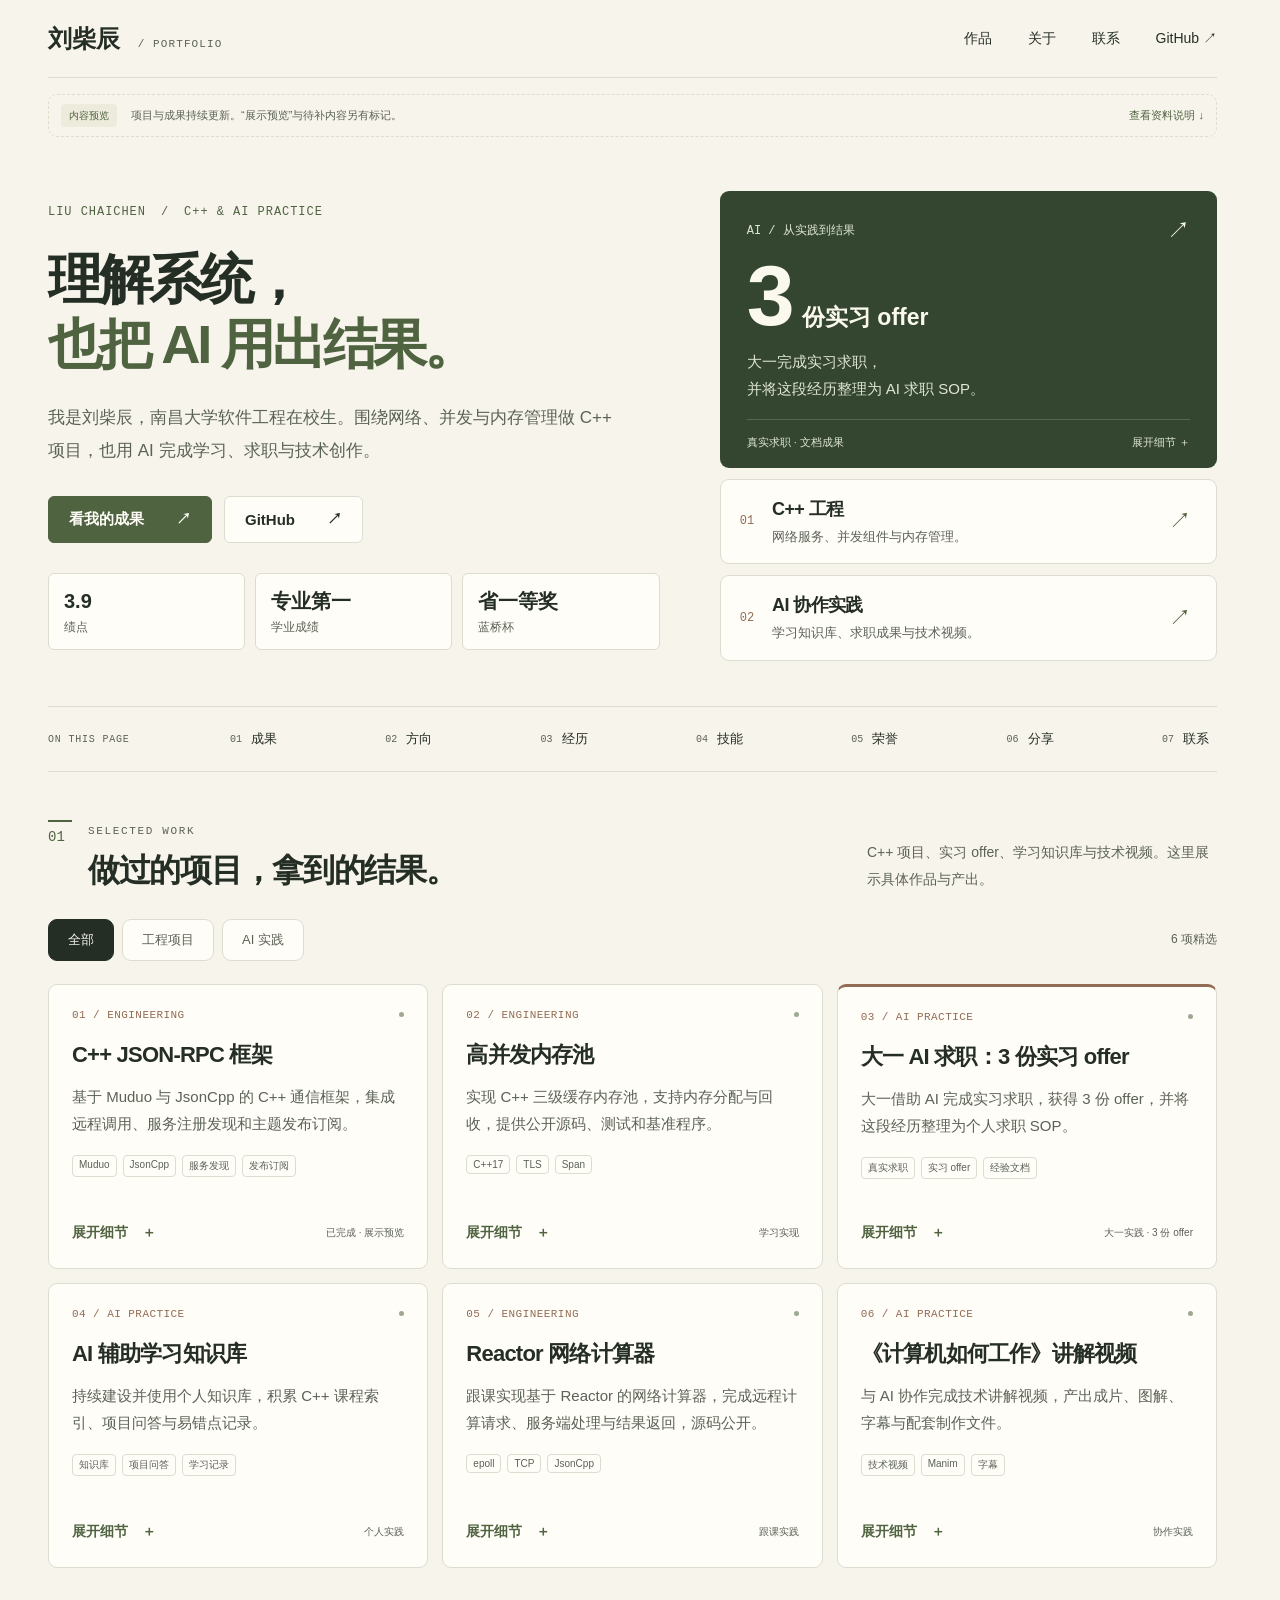
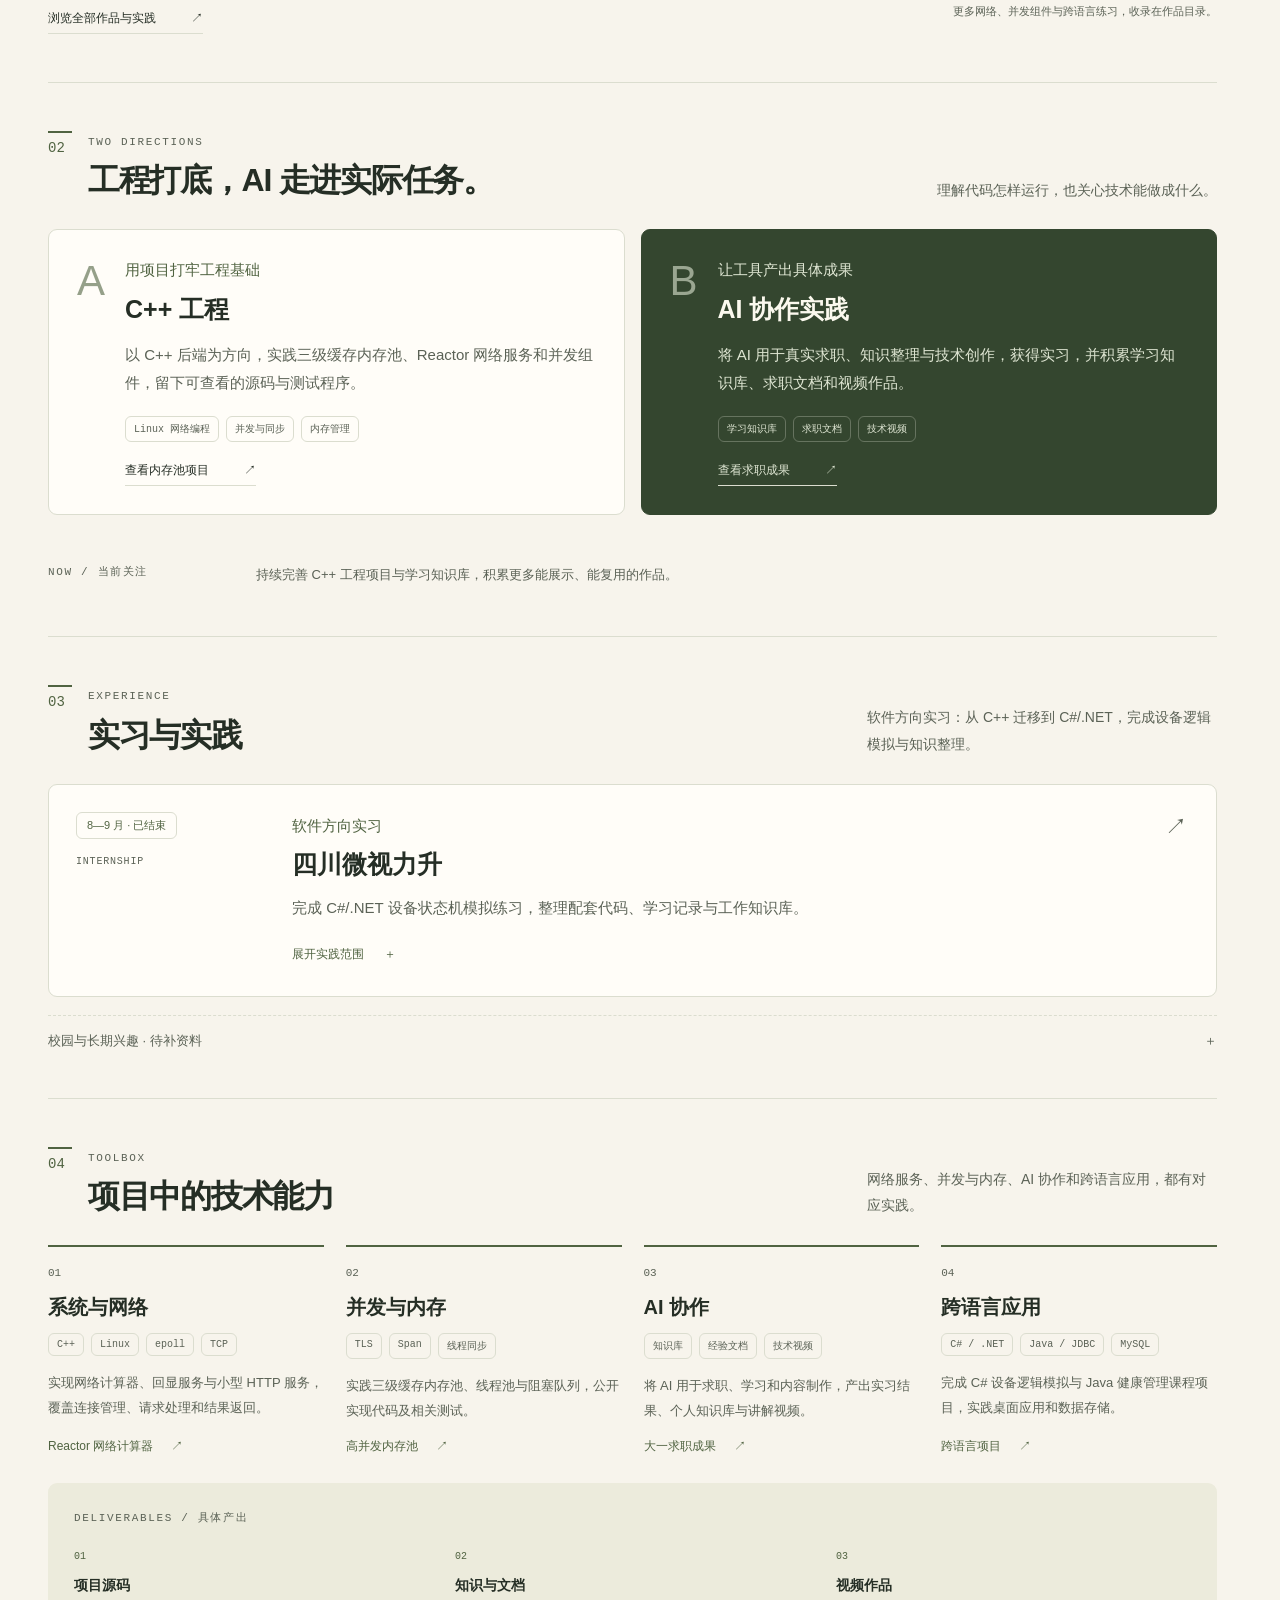
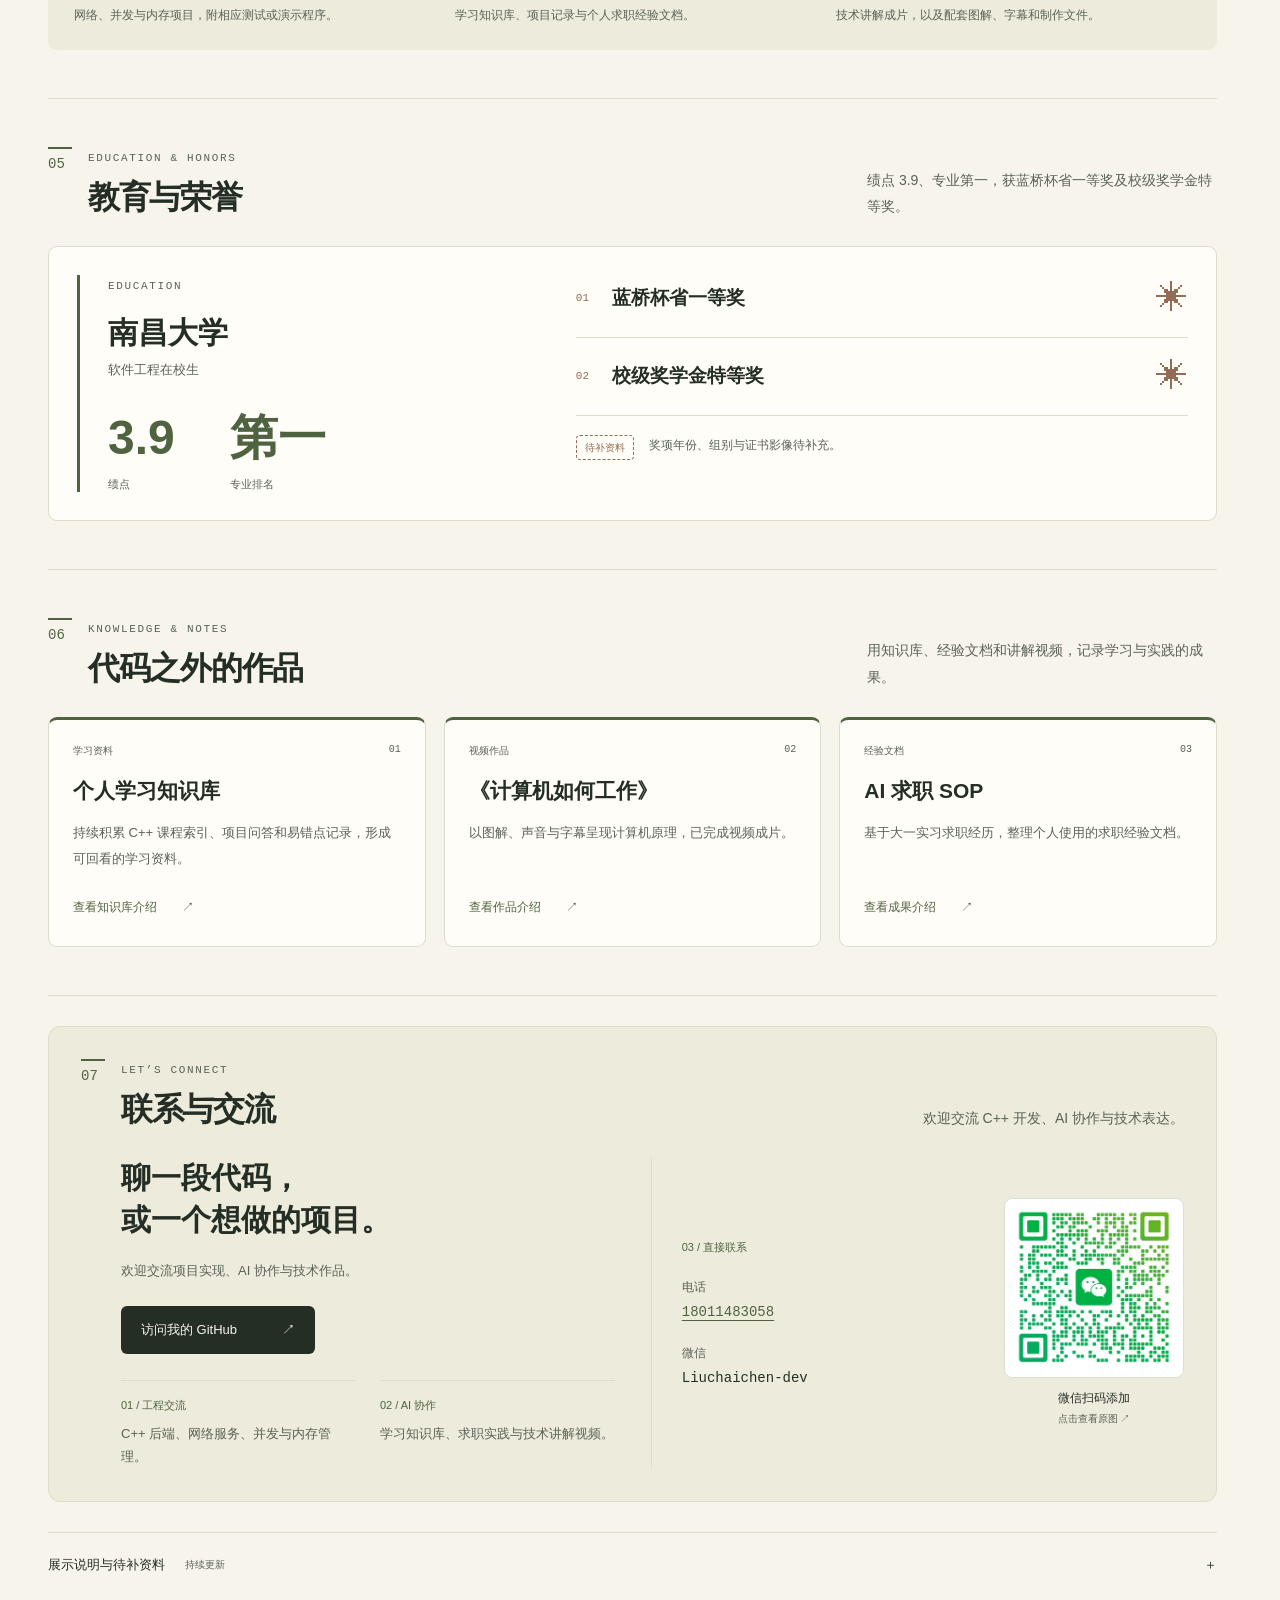
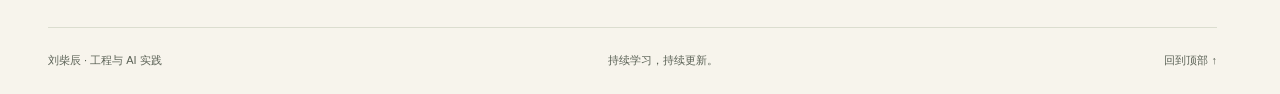
==== commit 623dc1f1: "Keep WeChat QR visible in compact contact layout" ====
--- a/index.html
+++ b/index.html
@@ -5,4 +5,4 @@
       const selectedTheme = Object.hasOwn(themeColors, requestedTheme) ? requestedTheme : defaultTheme;
       document.documentElement.dataset.theme = selectedTheme;
       document.querySelector('meta[name="theme-color"]').content = themeColors[selectedTheme];
-    })();</script><link rel="stylesheet" href="/_astro/SiteLayout.C_KV_Vcp.css"><link rel="stylesheet" href="/_astro/index.CDmEbICL.css"></head><body data-page="home"><a class="skip-link" href="#main">跳到正文</a><div class="site"><header class="site-nav"><a href="/" class="wordmark">刘柴辰<span> / PORTFOLIO</span></a><nav aria-label="主导航"><a href="/work/">作品</a><a href="/#about">关于</a><a href="/#contact">联系</a><a href="https://github.com/mahiro726" target="_blank" rel="noopener noreferrer">GitHub ↗</a></nav></header><main id="main"><aside class="review-banner" aria-label="内容预览说明"><span class="review-pill">内容预览</span><p>项目与成果持续更新。“展示预览”与待补内容另有标记。</p><a href="#content-checklist">查看资料说明 ↓</a></aside><section class="evidence-hero" aria-labelledby="home-title"><div class="evidence-hero-copy"><p class="hero-eyebrow">LIU CHAICHEN <span>/</span> C++ & AI PRACTICE</p><h1 id="home-title">理解系统，<br><em>也把 AI 用出结果。</em></h1><p class="evidence-hero-intro">我是刘柴辰，南昌大学软件工程在校生。围绕网络、并发与内存管理做 C++ 项目，也用 AI 完成学习、求职与技术创作。</p><div class="hero-actions"><a class="hero-button" href="#works">看我的成果 <span>↗</span></a><a class="hero-button hero-button-light" href="https://github.com/mahiro726" target="_blank" rel="noopener noreferrer">GitHub <span>↗</span></a></div><div class="hero-proof-strip" aria-label="学业与荣誉概览"><div data-hover-card="compact"><strong>3.9</strong><span>绩点</span></div><div data-hover-card="compact"><strong>专业第一</strong><span>学业成绩</span></div><div data-hover-card="compact"><strong>省一等奖</strong><span>蓝桥杯</span></div></div></div><div class="hero-evidence-stack"><a class="hero-result-panel" data-hover-card="surface" data-hover-tone="dark" href="/work/interview/" data-detail="interview" aria-label="展开 AI 求职成果细节"><div class="hero-panel-top"><span>AI / 从实践到结果</span><span aria-hidden="true">↗</span></div><p class="hero-result-value"><strong>3</strong><span>份实习 offer</span></p><p class="hero-result-description">大一完成实习求职，<br>并将这段经历整理为 AI 求职 SOP。</p><div class="hero-panel-bottom"><span>真实求职 · 文档成果</span><span>展开细节 ＋</span></div></a><div class="hero-mini-panel" data-hover-card="compact"><span class="hero-mini-number">01</span><div><h2>C++ 工程</h2><p>网络服务、并发组件与内存管理。</p></div><a href="/work/memory-pool/" aria-label="查看C++ 工程代表作品">↗</a></div><div class="hero-mini-panel" data-hover-card="compact"><span class="hero-mini-number">02</span><div><h2>AI 协作实践</h2><p>学习知识库、求职成果与技术视频。</p></div><a href="/work/interview/" aria-label="查看AI 协作实践代表作品">↗</a></div></div></section><nav class="chapter-nav" aria-label="首页章节"><span>ON THIS PAGE</span><a href="#works"><small>01</small>成果</a><a href="#about"><small>02</small>方向</a><a href="#experience"><small>03</small>经历</a><a href="#skills"><small>04</small>技能</a><a href="#honors"><small>05</small>荣誉</a><a href="#notes"><small>06</small>分享</a><a href="#contact"><small>07</small>联系</a></nav><section class="chapter-section chapter-projects" id="works" aria-labelledby="works-title" data-chapter><header class="chapter-heading"><div class="chapter-title"><span class="chapter-number">01</span><div><span class="section-label">SELECTED WORK</span><h2 id="works-title">做过的项目，拿到的结果。</h2></div></div><p>C++ 项目、实习 offer、学习知识库与技术视频。这里展示具体作品与产出。</p></header><div data-project-scope="featured"><nav class="filter-bar home-filter" aria-label="筛选作品" data-filter-bar hidden><button type="button" data-filter="all" aria-pressed="true">全部</button><button type="button" data-filter="engineering" aria-pressed="false">工程项目</button><button type="button" data-filter="ai" aria-pressed="false">AI 实践</button><span data-filter-summary aria-live="polite">6 项精选</span></nav><div class="project-grid"><article class="project evidence-card" data-kind="engineering" data-project="json-rpc"><div class="evidence-kicker"><span>01 / ENGINEERING</span><span class="evidence-marker" aria-hidden="true"></span></div><h3>C++ JSON-RPC 框架</h3><p class="evidence-summary">基于 Muduo 与 JsonCpp 的 C++ 通信框架，集成远程调用、服务注册发现和主题发布订阅。</p><ul class="evidence-tags" aria-label="项目标签"><li>Muduo</li><li>JsonCpp</li><li>服务发现</li><li>发布订阅</li></ul><div class="evidence-footer"><a class="detail-trigger" href="/work/json-rpc/" data-detail="json-rpc" aria-label="展开C++ JSON-RPC 框架细节">展开细节 <span aria-hidden="true">＋</span></a><span class="evidence-status">已完成 · 展示预览</span></div></article><article class="project evidence-card" data-kind="engineering" data-project="memory-pool"><div class="evidence-kicker"><span>02 / ENGINEERING</span><span class="evidence-marker" aria-hidden="true"></span></div><h3>高并发内存池</h3><p class="evidence-summary">实现 C++ 三级缓存内存池，支持内存分配与回收，提供公开源码、测试和基准程序。</p><ul class="evidence-tags" aria-label="项目标签"><li>C++17</li><li>TLS</li><li>Span</li></ul><div class="evidence-footer"><a class="detail-trigger" href="/work/memory-pool/" data-detail="memory-pool" aria-label="展开高并发内存池细节">展开细节 <span aria-hidden="true">＋</span></a><span class="evidence-status">学习实现</span></div></article><article class="project evidence-card" data-kind="ai" data-project="interview"><div class="evidence-kicker"><span>03 / AI PRACTICE</span><span class="evidence-marker" aria-hidden="true"></span></div><h3>大一 AI 求职：3 份实习 offer</h3><p class="evidence-summary">大一借助 AI 完成实习求职，获得 3 份 offer，并将这段经历整理为个人求职 SOP。</p><ul class="evidence-tags" aria-label="项目标签"><li>真实求职</li><li>实习 offer</li><li>经验文档</li></ul><div class="evidence-footer"><a class="detail-trigger" href="/work/interview/" data-detail="interview" aria-label="展开大一 AI 求职：3 份实习 offer细节">展开细节 <span aria-hidden="true">＋</span></a><span class="evidence-status">大一实践 · 3 份 offer</span></div></article><article class="project evidence-card" data-kind="ai" data-project="ai-learning"><div class="evidence-kicker"><span>04 / AI PRACTICE</span><span class="evidence-marker" aria-hidden="true"></span></div><h3>AI 辅助学习知识库</h3><p class="evidence-summary">持续建设并使用个人知识库，积累 C++ 课程索引、项目问答与易错点记录。</p><ul class="evidence-tags" aria-label="项目标签"><li>知识库</li><li>项目问答</li><li>学习记录</li></ul><div class="evidence-footer"><a class="detail-trigger" href="/work/ai-learning/" data-detail="ai-learning" aria-label="展开AI 辅助学习知识库细节">展开细节 <span aria-hidden="true">＋</span></a><span class="evidence-status">个人实践</span></div></article><article class="project evidence-card" data-kind="engineering" data-project="reactor-calculator"><div class="evidence-kicker"><span>05 / ENGINEERING</span><span class="evidence-marker" aria-hidden="true"></span></div><h3>Reactor 网络计算器</h3><p class="evidence-summary">跟课实现基于 Reactor 的网络计算器，完成远程计算请求、服务端处理与结果返回，源码公开。</p><ul class="evidence-tags" aria-label="项目标签"><li>epoll</li><li>TCP</li><li>JsonCpp</li></ul><div class="evidence-footer"><a class="detail-trigger" href="/work/reactor-calculator/" data-detail="reactor-calculator" aria-label="展开Reactor 网络计算器细节">展开细节 <span aria-hidden="true">＋</span></a><span class="evidence-status">跟课实践</span></div></article><article class="project evidence-card" data-kind="ai" data-project="technical-video"><div class="evidence-kicker"><span>06 / AI PRACTICE</span><span class="evidence-marker" aria-hidden="true"></span></div><h3>《计算机如何工作》讲解视频</h3><p class="evidence-summary">与 AI 协作完成技术讲解视频，产出成片、图解、字幕与配套制作文件。</p><ul class="evidence-tags" aria-label="项目标签"><li>技术视频</li><li>Manim</li><li>字幕</li></ul><div class="evidence-footer"><a class="detail-trigger" href="/work/technical-video/" data-detail="technical-video" aria-label="展开《计算机如何工作》讲解视频细节">展开细节 <span aria-hidden="true">＋</span></a><span class="evidence-status">协作实践</span></div></article></div></div><div class="chapter-project-tail"><a class="text-link" href="/work/">浏览全部作品与实践 <span>↗</span></a><span>更多网络、并发组件与跨语言练习，收录在作品目录。</span></div></section><section class="chapter-section" id="about" aria-labelledby="about-title" data-chapter><header class="chapter-heading"><div class="chapter-title"><span class="chapter-number">02</span><div><span class="section-label">TWO DIRECTIONS</span><h2 id="about-title">工程打底，AI 走进实际任务。</h2></div></div><p>理解代码怎样运行，也关心技术能做成什么。</p></header><div class="direction-grid"><article class="direction" data-hover-card="surface"><span class="direction-letter" aria-hidden="true">A</span><div><p class="direction-subtitle">用项目打牢工程基础</p><h3>C++ 工程</h3><p>以 C++ 后端为方向，实践三级缓存内存池、Reactor 网络服务和并发组件，留下可查看的源码与测试程序。</p><div class="tags"><span>Linux 网络编程</span><span>并发与同步</span><span>内存管理</span></div><a class="text-link" href="/work/memory-pool/">查看内存池项目 <span>↗</span></a></div></article><article class="direction" data-hover-card="surface" data-hover-tone="dark"><span class="direction-letter" aria-hidden="true">B</span><div><p class="direction-subtitle">让工具产出具体成果</p><h3>AI 协作实践</h3><p>将 AI 用于真实求职、知识整理与技术创作，获得实习，并积累学习知识库、求职文档和视频作品。</p><div class="tags"><span>学习知识库</span><span>求职文档</span><span>技术视频</span></div><a class="text-link" href="/work/interview/">查看求职成果 <span>↗</span></a></div></article></div><div class="focus-strip"><span class="section-label">NOW / 当前关注</span><p>持续完善 C++ 工程项目与学习知识库，积累更多能展示、能复用的作品。</p></div></section><section class="chapter-section" id="experience" aria-labelledby="experience-title" data-chapter><header class="chapter-heading"><div class="chapter-title"><span class="chapter-number">03</span><div><span class="section-label">EXPERIENCE</span><h2 id="experience-title">实习与实践</h2></div></div><p>软件方向实习：从 C++ 迁移到 C#/.NET，完成设备逻辑模拟与知识整理。</p></header><div class="experience-list"><article class="experience-row" data-hover-card="compact"><div class="experience-when"><span class="status-label">8—9 月 · 已结束</span><span>INTERNSHIP</span></div><div class="experience-main"><p class="experience-role">软件方向实习</p><h3>四川微视力升</h3><p>完成 C#/.NET 设备状态机模拟练习，整理配套代码、学习记录与工作知识库。</p><details><summary>展开实践范围 <span>＋</span></summary><p>基于已有 C++ 基础学习 C#/.NET，编写控制台程序模拟设备状态变化与事件通知。展示范围为个人模拟练习，不涉及生产线交付或企业内部资料。</p><a class="text-link" href="/work/#practice-csharp">查看模拟项目 ↗</a></details></div><span class="experience-endmark" aria-hidden="true">↗</span></article></div><details class="experience-samples"><summary>校园与长期兴趣 · 待补资料 <span>＋</span></summary><div class="experience-sample-grid"><article class="experience-row is-sample" data-hover-card="compact" data-placeholder="true"><div class="experience-when"><span class="sample-label">待补充</span><span>CAMPUS</span></div><div class="experience-main"><p class="experience-role">资料预留 · 非经历陈述</p><h3>校园经历</h3><p>预留社团、竞赛团队或校园项目的展示位置。</p><details><summary>查看占位说明 <span>＋</span></summary><p>确认实际经历、个人角色与成果后再补充；当前不作为本人履历。</p></details></div></article><article class="experience-row is-sample" data-hover-card="compact" data-placeholder="true"><div class="experience-when"><span class="sample-label">待补充</span><span>BEYOND CODE</span></div><div class="experience-main"><p class="experience-role">资料预留 · 非经历陈述</p><h3>长期兴趣</h3><p>预留技术之外持续投入的兴趣与作品。</p><details><summary>查看占位说明 <span>＋</span></summary><p>待补充真实兴趣及相关作品；当前不作为本人经历。</p></details></div></article></div></details></section><section class="chapter-section" id="skills" aria-labelledby="skills-title" data-chapter><header class="chapter-heading"><div class="chapter-title"><span class="chapter-number">04</span><div><span class="section-label">TOOLBOX</span><h2 id="skills-title">项目中的技术能力</h2></div></div><p>网络服务、并发与内存、AI 协作和跨语言应用，都有对应实践。</p></header><div class="toolbox-list"><article class="toolbox-row" data-hover-card="row"><span class="toolbox-number">01</span><div><h3>系统与网络</h3><div class="tags"><span>C++</span><span>Linux</span><span>epoll</span><span>TCP</span></div></div><p>实现网络计算器、回显服务与小型 HTTP 服务，覆盖连接管理、请求处理和结果返回。</p><a href="/work/reactor-calculator/">Reactor 网络计算器<span>↗</span></a></article><article class="toolbox-row" data-hover-card="row"><span class="toolbox-number">02</span><div><h3>并发与内存</h3><div class="tags"><span>TLS</span><span>Span</span><span>线程同步</span></div></div><p>实践三级缓存内存池、线程池与阻塞队列，公开实现代码及相关测试。</p><a href="/work/memory-pool/">高并发内存池<span>↗</span></a></article><article class="toolbox-row" data-hover-card="row"><span class="toolbox-number">03</span><div><h3>AI 协作</h3><div class="tags"><span>知识库</span><span>经验文档</span><span>技术视频</span></div></div><p>将 AI 用于求职、学习和内容制作，产出实习结果、个人知识库与讲解视频。</p><a href="/work/interview/">大一求职成果<span>↗</span></a></article><article class="toolbox-row" data-hover-card="row"><span class="toolbox-number">04</span><div><h3>跨语言应用</h3><div class="tags"><span>C# / .NET</span><span>Java / JDBC</span><span>MySQL</span></div></div><p>完成 C# 设备逻辑模拟与 Java 健康管理课程项目，实践桌面应用和数据存储。</p><a href="/work/#practice-csharp">跨语言项目<span>↗</span></a></article></div><div class="method-inline" data-hover-card="compact" id="method"><span class="section-label">DELIVERABLES / 具体产出</span><div><p><span>01</span><strong>项目源码</strong>网络、并发与内存项目，附相应测试或演示程序。</p><p><span>02</span><strong>知识与文档</strong>学习知识库、项目记录与个人求职经验文档。</p><p><span>03</span><strong>视频作品</strong>技术讲解成片，以及配套图解、字幕和制作文件。</p></div></div></section><section class="chapter-section" id="honors" aria-labelledby="honors-title" data-chapter><header class="chapter-heading"><div class="chapter-title"><span class="chapter-number">05</span><div><span class="section-label">EDUCATION &amp; HONORS</span><h2 id="honors-title">教育与荣誉</h2></div></div><p>绩点 3.9、专业第一，获蓝桥杯省一等奖及校级奖学金特等奖。</p></header><div class="education-layout" data-hover-card="compact"><div class="education-school"><span class="section-label">EDUCATION</span><h3>南昌大学</h3><p>软件工程在校生</p><div class="academic-numbers"><div><strong>3.9</strong><span>绩点</span></div><div><strong>第一</strong><span>专业排名</span></div></div></div><div class="award-list"><article><span class="award-index">01</span><h3>蓝桥杯省一等奖</h3><span class="award-symbol" aria-hidden="true">✳</span></article><article><span class="award-index">02</span><h3>校级奖学金特等奖</h3><span class="award-symbol" aria-hidden="true">✳</span></article><div class="certificate-note"><span class="sample-label">待补资料</span><p>奖项年份、组别与证书影像待补充。</p></div></div></div></section><section class="chapter-section" id="notes" aria-labelledby="notes-title" data-chapter><header class="chapter-heading"><div class="chapter-title"><span class="chapter-number">06</span><div><span class="section-label">KNOWLEDGE &amp; NOTES</span><h2 id="notes-title">代码之外的作品</h2></div></div><p>用知识库、经验文档和讲解视频，记录学习与实践的成果。</p></header><div class="notes-grid"><article class="note-preview" data-hover-card="surface"><div class="note-topline"><span>学习资料</span><span>01</span></div><h3>个人学习知识库</h3><p>持续积累 C++ 课程索引、项目问答和易错点记录，形成可回看的学习资料。</p><a href="/work/ai-learning/">查看知识库介绍 <span>↗</span></a></article><article class="note-preview" data-hover-card="surface"><div class="note-topline"><span>视频作品</span><span>02</span></div><h3>《计算机如何工作》</h3><p>以图解、声音与字幕呈现计算机原理，已完成视频成片。</p><a href="/work/technical-video/">查看作品介绍 <span>↗</span></a></article><article class="note-preview" data-hover-card="surface"><div class="note-topline"><span>经验文档</span><span>03</span></div><h3>AI 求职 SOP</h3><p>基于大一实习求职经历，整理个人使用的求职经验文档。</p><a href="/work/interview/">查看成果介绍 <span>↗</span></a></article></div></section><section class="chapter-section contact-chapter" data-hover-card="compact" id="contact" aria-labelledby="contact-title" data-chapter><header class="chapter-heading"><div class="chapter-title"><span class="chapter-number">07</span><div><span class="section-label">LET’S CONNECT</span><h2 id="contact-title">联系与交流</h2></div></div><p>欢迎交流 C++ 开发、AI 协作与技术表达。</p></header><div class="contact-body"><div><h3>聊一段代码，<br>或一个想做的项目。</h3><p>欢迎交流项目实现、AI 协作与技术作品。</p><a class="primary" href="https://github.com/mahiro726" target="_blank" rel="noopener noreferrer">访问我的 GitHub <span>↗</span></a></div><div class="contact-options"><div><span>01 / 工程交流</span><p>C++ 后端、网络服务、并发与内存管理。</p></div><div><span>02 / AI 协作</span><p>学习知识库、求职实践与技术讲解视频。</p></div><div class="contact-channels" data-astro-cid-dkh6vlrr><span data-astro-cid-dkh6vlrr>03 / 直接联系</span><dl class="contact-values" data-astro-cid-dkh6vlrr><div data-astro-cid-dkh6vlrr><dt data-astro-cid-dkh6vlrr>电话</dt><dd data-astro-cid-dkh6vlrr><a href="tel:18011483058" data-astro-cid-dkh6vlrr>18011483058</a></dd></div><div data-astro-cid-dkh6vlrr><dt data-astro-cid-dkh6vlrr>微信</dt><dd data-astro-cid-dkh6vlrr><span class="wechat-id" data-astro-cid-dkh6vlrr>Liuchaichen-dev</span></dd></div></dl><details class="wechat-qr" data-astro-cid-dkh6vlrr><summary data-astro-cid-dkh6vlrr>查看微信二维码 <span aria-hidden="true" data-astro-cid-dkh6vlrr>＋</span></summary><a class="qr-image-link" href="/contact/wechat-qr.jpg" target="_blank" rel="noopener noreferrer" aria-label="在新标签页查看微信二维码原图" data-astro-cid-dkh6vlrr><img src="/contact/wechat-qr.jpg" alt="刘柴辰的微信好友二维码" width="968" height="1439" loading="lazy" decoding="async" data-astro-cid-dkh6vlrr></a><p class="qr-hint" data-astro-cid-dkh6vlrr>微信扫码添加，点击图片可查看原图。</p></details></div></div></div></section><details class="content-checklist" id="content-checklist"><summary><span>展示说明与待补资料</span><small>持续更新</small><span class="checklist-toggle">＋</span></summary><div><p>视觉与章节组织参考 <a href="https://lilanyuan.net/" target="_blank" rel="noopener noreferrer">李兰源</a> 与 <a href="https://kane959.github.io/" target="_blank" rel="noopener noreferrer">黄海辰</a>。项目、教育与荣誉使用本人资料；待补栏目不作为经历陈述。</p><dl><div><dt>实习经历</dt><dd>已确认 8—9 月且实习结束；年份、正式岗位名称，以及其他希望公开的具体职责或成果仍可补充。</dd></div><div><dt>校园与兴趣</dt><dd>是否有社团、实验室、志愿活动，或持续投入的兴趣；没有就删去对应占位。</dd></div><div><dt>荣誉资料</dt><dd>奖项年份、组别，及可以展示的证书图片；绩点分母和排名统计范围。</dd></div><div><dt>分享链接</dt><dd>如希望补充，可提供公开文章、视频或知识库链接。</dd></div></dl><p>JSON-RPC 暂按完成后的形态展示，并非实际完成记录；具体状态以项目中的“展示预览”说明为准。</p></div></details></main><footer class="site-footer"><span>刘柴辰 · 工程与 AI 实践</span><span>持续学习，持续更新。</span><a href="#main">回到顶部 ↑</a></footer></div><dialog id="project-dialog" class="project-dialog"><div data-dialog-content></div></dialog><template data-preview="json-rpc"><div class="detail-header"><div><span class="section-label">C++ / 远程调用 · 已完成 · 展示预览</span><h2 id="preview-title-json-rpc">C++ JSON-RPC 框架</h2></div><button type="button" class="detail-close" data-close-detail aria-label="关闭项目细节" autofocus>×</button></div><div class="detail-content"><p class="detail-intro">面向 C++ 网络应用，将远程调用、服务发现与主题消息整合到统一框架中。</p><section><h3>主要功能</h3><ul><li>远程调用：同步、异步与回调接口。</li><li>服务发现：服务注册与地址查询。</li><li>主题消息：发布、订阅与消息推送。</li></ul></section><section><h3>工程特点</h3><p>通信与业务分层，共用消息处理能力，对外提供统一接口。</p></section><section><h3>展示说明</h3><p>本条暂按项目完成后的状态预览，不作为实际完成记录。</p></section><div class="detail-actions"><a class="detail-primary" href="/work/json-rpc/">查看项目介绍 ↗</a><a href="https://github.com/mahiro726/json_rpc" target="_blank" rel="noopener noreferrer">查看公开源码 ↗</a><button type="button" data-close-detail>返回浏览</button></div></div></template><template data-preview="memory-pool"><div class="detail-header"><div><span class="section-label">C++ / 内存与并发 · 学习实现</span><h2 id="preview-title-memory-pool">高并发内存池</h2></div><button type="button" class="detail-close" data-close-detail aria-label="关闭项目细节" autofocus>×</button></div><div class="detail-content"><p class="detail-intro">参照 tcmalloc 思路完成三级缓存内存池的学习实现，将内存管理与并发知识落实到代码。</p><section><h3>实现范围</h3><p>ThreadCache、CentralCache 与 PageCache 三层协作，覆盖线程本地缓存、共享对象管理和页级分配。</p></section><section><h3>可查看的产出</h3><p>公开仓库包含实现源码、测试和基准程序，可进一步查看项目代码与测试入口。</p></section><div class="detail-actions"><a class="detail-primary" href="/work/memory-pool/">查看项目介绍 ↗</a><a href="https://github.com/mahiro726/ConcurrentMemoryPool" target="_blank" rel="noopener noreferrer">查看公开源码 ↗</a><button type="button" data-close-detail>返回浏览</button></div></div></template><template data-preview="interview"><div class="detail-header"><div><span class="section-label">AI / 真实成果 · 大一实践 · 3 份 offer</span><h2 id="preview-title-interview">大一 AI 求职：3 份实习 offer</h2></div><button type="button" class="detail-close" data-close-detail aria-label="关闭项目细节" autofocus>×</button></div><div class="detail-content"><p class="detail-intro">大一获得 3 份实习 offer，并进入实习。这是一次有实际录用结果的 AI 协作实践。</p><section><h3>我的角色</h3><p>本人完成求职准备、参加面试并作出选择；AI 辅助材料整理与表达练习。</p></section><section><h3>文档成果</h3><p>将实际求职经历整理为 AI 求职 SOP，留作后续求职与经验回顾的资料。</p></section><div class="detail-actions"><a class="detail-primary" href="/work/interview/">查看项目介绍 ↗</a><button type="button" data-close-detail>返回浏览</button></div></div></template><template data-preview="ai-learning"><div class="detail-header"><div><span class="section-label">AI / 学习与知识组织 · 个人实践</span><h2 id="preview-title-ai-learning">AI 辅助学习知识库</h2></div><button type="button" class="detail-close" data-close-detail aria-label="关闭项目细节" autofocus>×</button></div><div class="detail-content"><p class="detail-intro">从零散文件逐步迭代为持续使用的学习资料库，覆盖 C++ 课程与工程项目。</p><section><h3>已有产出</h3><p>课程资料索引、项目问答、易错点与修正记录，形成可持续更新的个人学习资料。</p></section><section><h3>我的参与</h3><p>确定学习需求，实际使用并修订内容；AI 协助整理。参考课程方法，并按个人需要持续调整。</p></section><div class="detail-actions"><a class="detail-primary" href="/work/ai-learning/">查看项目介绍 ↗</a><button type="button" data-close-detail>返回浏览</button></div></div></template><template data-preview="reactor-calculator"><div class="detail-header"><div><span class="section-label">C++ / 网络与协议 · 跟课实践</span><h2 id="preview-title-reactor-calculator">Reactor 网络计算器</h2></div><button type="button" class="detail-close" data-close-detail aria-label="关闭项目细节" autofocus>×</button></div><div class="detail-content"><p class="detail-intro">以网络计算器为业务场景，跟课完成一个连接客户端与服务端的 C++ 网络项目。</p><section><h3>项目功能</h3><p>接收远程计算请求，完成报文解析、计算与结果返回；包含连接管理和异常断开处理。</p></section><section><h3>技术与产出</h3><p>采用 epoll、非阻塞 I/O 与 JsonCpp，分开组织网络、协议和业务代码。完整学习项目源码已公开。</p></section><div class="detail-actions"><a class="detail-primary" href="/work/reactor-calculator/">查看项目介绍 ↗</a><a href="https://github.com/mahiro726/reactor-calculator" target="_blank" rel="noopener noreferrer">查看公开源码 ↗</a><button type="button" data-close-detail>返回浏览</button></div></div></template><template data-preview="technical-video"><div class="detail-header"><div><span class="section-label">AI / 技术讲解视频 · 协作实践</span><h2 id="preview-title-technical-video">《计算机如何工作》讲解视频</h2></div><button type="button" class="detail-close" data-close-detail aria-label="关闭项目细节" autofocus>×</button></div><div class="detail-content"><p class="detail-intro">围绕“计算机如何工作”完成讲解作品，以图解、声音与字幕呈现计算机原理。</p><section><h3>我的参与</h3><p>确定表达目标，审阅内容与画面并提出修改；AI 协助代码与制作环节。</p></section><section><h3>作品状态</h3><p>已完成本地成片及配套制作文件，公开播放入口待补充。</p></section><div class="detail-actions"><a class="detail-primary" href="/work/technical-video/">查看项目介绍 ↗</a><button type="button" data-close-detail>返回浏览</button></div></div></template><template data-preview="java"><div class="detail-header"><div><span class="section-label">APPLICATION / 跨语言应用 · 课程项目</span><h2 id="preview-title-java">Java 健康管理系统</h2></div><button type="button" class="detail-close" data-close-detail aria-label="关闭项目细节" autofocus>×</button></div><div class="detail-content"><p class="detail-intro">基于 Java、JDBC 与 MySQL 的桌面课程项目，完成健康卡信息管理与模拟操作。</p><section><h3>主要功能</h3><p>用户登录、健康卡绑定、模拟刷卡与文件卡号读取。</p></section><section><h3>演示方式</h3><p>使用模拟卡号和文本文件输入完成课程演示，未接入真实读卡硬件。</p></section><div class="detail-actions"><button type="button" data-close-detail>返回浏览</button></div></div></template><template data-preview="csharp"><div class="detail-header"><div><span class="section-label">APPLICATION / 跨语言应用 · 实习期间实践</span><h2 id="preview-title-csharp">C# 设备状态机模拟</h2></div><button type="button" class="detail-close" data-close-detail aria-label="关闭项目细节" autofocus>×</button></div><div class="detail-content"><p class="detail-intro">8—9 月实习期间完成设备逻辑模拟练习，将 C++ 基础迁移到 C#/.NET。</p><section><h3>完成内容</h3><p>控制台设备状态机模拟、状态变化与事件通知，以及配套学习记录。</p></section><section><h3>实践范围</h3><p>个人模拟练习，不作为真实设备或生产线交付案例。</p></section><div class="detail-actions"><button type="button" data-close-detail>返回浏览</button></div></div></template><script type="module" src="/_astro/SiteLayout.astro_astro_type_script_index_0_lang.CzsSExKa.js"></script></body></html>+    })();</script><link rel="stylesheet" href="/_astro/SiteLayout.C_KV_Vcp.css"><link rel="stylesheet" href="/_astro/index.BaNpOjZV.css"></head><body data-page="home"><a class="skip-link" href="#main">跳到正文</a><div class="site"><header class="site-nav"><a href="/" class="wordmark">刘柴辰<span> / PORTFOLIO</span></a><nav aria-label="主导航"><a href="/work/">作品</a><a href="/#about">关于</a><a href="/#contact">联系</a><a href="https://github.com/mahiro726" target="_blank" rel="noopener noreferrer">GitHub ↗</a></nav></header><main id="main"><aside class="review-banner" aria-label="内容预览说明"><span class="review-pill">内容预览</span><p>项目与成果持续更新。“展示预览”与待补内容另有标记。</p><a href="#content-checklist">查看资料说明 ↓</a></aside><section class="evidence-hero" aria-labelledby="home-title"><div class="evidence-hero-copy"><p class="hero-eyebrow">LIU CHAICHEN <span>/</span> C++ & AI PRACTICE</p><h1 id="home-title">理解系统，<br><em>也把 AI 用出结果。</em></h1><p class="evidence-hero-intro">我是刘柴辰，南昌大学软件工程在校生。围绕网络、并发与内存管理做 C++ 项目，也用 AI 完成学习、求职与技术创作。</p><div class="hero-actions"><a class="hero-button" href="#works">看我的成果 <span>↗</span></a><a class="hero-button hero-button-light" href="https://github.com/mahiro726" target="_blank" rel="noopener noreferrer">GitHub <span>↗</span></a></div><div class="hero-proof-strip" aria-label="学业与荣誉概览"><div data-hover-card="compact"><strong>3.9</strong><span>绩点</span></div><div data-hover-card="compact"><strong>专业第一</strong><span>学业成绩</span></div><div data-hover-card="compact"><strong>省一等奖</strong><span>蓝桥杯</span></div></div></div><div class="hero-evidence-stack"><a class="hero-result-panel" data-hover-card="surface" data-hover-tone="dark" href="/work/interview/" data-detail="interview" aria-label="展开 AI 求职成果细节"><div class="hero-panel-top"><span>AI / 从实践到结果</span><span aria-hidden="true">↗</span></div><p class="hero-result-value"><strong>3</strong><span>份实习 offer</span></p><p class="hero-result-description">大一完成实习求职，<br>并将这段经历整理为 AI 求职 SOP。</p><div class="hero-panel-bottom"><span>真实求职 · 文档成果</span><span>展开细节 ＋</span></div></a><div class="hero-mini-panel" data-hover-card="compact"><span class="hero-mini-number">01</span><div><h2>C++ 工程</h2><p>网络服务、并发组件与内存管理。</p></div><a href="/work/memory-pool/" aria-label="查看C++ 工程代表作品">↗</a></div><div class="hero-mini-panel" data-hover-card="compact"><span class="hero-mini-number">02</span><div><h2>AI 协作实践</h2><p>学习知识库、求职成果与技术视频。</p></div><a href="/work/interview/" aria-label="查看AI 协作实践代表作品">↗</a></div></div></section><nav class="chapter-nav" aria-label="首页章节"><span>ON THIS PAGE</span><a href="#works"><small>01</small>成果</a><a href="#about"><small>02</small>方向</a><a href="#experience"><small>03</small>经历</a><a href="#skills"><small>04</small>技能</a><a href="#honors"><small>05</small>荣誉</a><a href="#notes"><small>06</small>分享</a><a href="#contact"><small>07</small>联系</a></nav><section class="chapter-section chapter-projects" id="works" aria-labelledby="works-title" data-chapter><header class="chapter-heading"><div class="chapter-title"><span class="chapter-number">01</span><div><span class="section-label">SELECTED WORK</span><h2 id="works-title">做过的项目，拿到的结果。</h2></div></div><p>C++ 项目、实习 offer、学习知识库与技术视频。这里展示具体作品与产出。</p></header><div data-project-scope="featured"><nav class="filter-bar home-filter" aria-label="筛选作品" data-filter-bar hidden><button type="button" data-filter="all" aria-pressed="true">全部</button><button type="button" data-filter="engineering" aria-pressed="false">工程项目</button><button type="button" data-filter="ai" aria-pressed="false">AI 实践</button><span data-filter-summary aria-live="polite">6 项精选</span></nav><div class="project-grid"><article class="project evidence-card" data-kind="engineering" data-project="json-rpc"><div class="evidence-kicker"><span>01 / ENGINEERING</span><span class="evidence-marker" aria-hidden="true"></span></div><h3>C++ JSON-RPC 框架</h3><p class="evidence-summary">基于 Muduo 与 JsonCpp 的 C++ 通信框架，集成远程调用、服务注册发现和主题发布订阅。</p><ul class="evidence-tags" aria-label="项目标签"><li>Muduo</li><li>JsonCpp</li><li>服务发现</li><li>发布订阅</li></ul><div class="evidence-footer"><a class="detail-trigger" href="/work/json-rpc/" data-detail="json-rpc" aria-label="展开C++ JSON-RPC 框架细节">展开细节 <span aria-hidden="true">＋</span></a><span class="evidence-status">已完成 · 展示预览</span></div></article><article class="project evidence-card" data-kind="engineering" data-project="memory-pool"><div class="evidence-kicker"><span>02 / ENGINEERING</span><span class="evidence-marker" aria-hidden="true"></span></div><h3>高并发内存池</h3><p class="evidence-summary">实现 C++ 三级缓存内存池，支持内存分配与回收，提供公开源码、测试和基准程序。</p><ul class="evidence-tags" aria-label="项目标签"><li>C++17</li><li>TLS</li><li>Span</li></ul><div class="evidence-footer"><a class="detail-trigger" href="/work/memory-pool/" data-detail="memory-pool" aria-label="展开高并发内存池细节">展开细节 <span aria-hidden="true">＋</span></a><span class="evidence-status">学习实现</span></div></article><article class="project evidence-card" data-kind="ai" data-project="interview"><div class="evidence-kicker"><span>03 / AI PRACTICE</span><span class="evidence-marker" aria-hidden="true"></span></div><h3>大一 AI 求职：3 份实习 offer</h3><p class="evidence-summary">大一借助 AI 完成实习求职，获得 3 份 offer，并将这段经历整理为个人求职 SOP。</p><ul class="evidence-tags" aria-label="项目标签"><li>真实求职</li><li>实习 offer</li><li>经验文档</li></ul><div class="evidence-footer"><a class="detail-trigger" href="/work/interview/" data-detail="interview" aria-label="展开大一 AI 求职：3 份实习 offer细节">展开细节 <span aria-hidden="true">＋</span></a><span class="evidence-status">大一实践 · 3 份 offer</span></div></article><article class="project evidence-card" data-kind="ai" data-project="ai-learning"><div class="evidence-kicker"><span>04 / AI PRACTICE</span><span class="evidence-marker" aria-hidden="true"></span></div><h3>AI 辅助学习知识库</h3><p class="evidence-summary">持续建设并使用个人知识库，积累 C++ 课程索引、项目问答与易错点记录。</p><ul class="evidence-tags" aria-label="项目标签"><li>知识库</li><li>项目问答</li><li>学习记录</li></ul><div class="evidence-footer"><a class="detail-trigger" href="/work/ai-learning/" data-detail="ai-learning" aria-label="展开AI 辅助学习知识库细节">展开细节 <span aria-hidden="true">＋</span></a><span class="evidence-status">个人实践</span></div></article><article class="project evidence-card" data-kind="engineering" data-project="reactor-calculator"><div class="evidence-kicker"><span>05 / ENGINEERING</span><span class="evidence-marker" aria-hidden="true"></span></div><h3>Reactor 网络计算器</h3><p class="evidence-summary">跟课实现基于 Reactor 的网络计算器，完成远程计算请求、服务端处理与结果返回，源码公开。</p><ul class="evidence-tags" aria-label="项目标签"><li>epoll</li><li>TCP</li><li>JsonCpp</li></ul><div class="evidence-footer"><a class="detail-trigger" href="/work/reactor-calculator/" data-detail="reactor-calculator" aria-label="展开Reactor 网络计算器细节">展开细节 <span aria-hidden="true">＋</span></a><span class="evidence-status">跟课实践</span></div></article><article class="project evidence-card" data-kind="ai" data-project="technical-video"><div class="evidence-kicker"><span>06 / AI PRACTICE</span><span class="evidence-marker" aria-hidden="true"></span></div><h3>《计算机如何工作》讲解视频</h3><p class="evidence-summary">与 AI 协作完成技术讲解视频，产出成片、图解、字幕与配套制作文件。</p><ul class="evidence-tags" aria-label="项目标签"><li>技术视频</li><li>Manim</li><li>字幕</li></ul><div class="evidence-footer"><a class="detail-trigger" href="/work/technical-video/" data-detail="technical-video" aria-label="展开《计算机如何工作》讲解视频细节">展开细节 <span aria-hidden="true">＋</span></a><span class="evidence-status">协作实践</span></div></article></div></div><div class="chapter-project-tail"><a class="text-link" href="/work/">浏览全部作品与实践 <span>↗</span></a><span>更多网络、并发组件与跨语言练习，收录在作品目录。</span></div></section><section class="chapter-section" id="about" aria-labelledby="about-title" data-chapter><header class="chapter-heading"><div class="chapter-title"><span class="chapter-number">02</span><div><span class="section-label">TWO DIRECTIONS</span><h2 id="about-title">工程打底，AI 走进实际任务。</h2></div></div><p>理解代码怎样运行，也关心技术能做成什么。</p></header><div class="direction-grid"><article class="direction" data-hover-card="surface"><span class="direction-letter" aria-hidden="true">A</span><div><p class="direction-subtitle">用项目打牢工程基础</p><h3>C++ 工程</h3><p>以 C++ 后端为方向，实践三级缓存内存池、Reactor 网络服务和并发组件，留下可查看的源码与测试程序。</p><div class="tags"><span>Linux 网络编程</span><span>并发与同步</span><span>内存管理</span></div><a class="text-link" href="/work/memory-pool/">查看内存池项目 <span>↗</span></a></div></article><article class="direction" data-hover-card="surface" data-hover-tone="dark"><span class="direction-letter" aria-hidden="true">B</span><div><p class="direction-subtitle">让工具产出具体成果</p><h3>AI 协作实践</h3><p>将 AI 用于真实求职、知识整理与技术创作，获得实习，并积累学习知识库、求职文档和视频作品。</p><div class="tags"><span>学习知识库</span><span>求职文档</span><span>技术视频</span></div><a class="text-link" href="/work/interview/">查看求职成果 <span>↗</span></a></div></article></div><div class="focus-strip"><span class="section-label">NOW / 当前关注</span><p>持续完善 C++ 工程项目与学习知识库，积累更多能展示、能复用的作品。</p></div></section><section class="chapter-section" id="experience" aria-labelledby="experience-title" data-chapter><header class="chapter-heading"><div class="chapter-title"><span class="chapter-number">03</span><div><span class="section-label">EXPERIENCE</span><h2 id="experience-title">实习与实践</h2></div></div><p>软件方向实习：从 C++ 迁移到 C#/.NET，完成设备逻辑模拟与知识整理。</p></header><div class="experience-list"><article class="experience-row" data-hover-card="compact"><div class="experience-when"><span class="status-label">8—9 月 · 已结束</span><span>INTERNSHIP</span></div><div class="experience-main"><p class="experience-role">软件方向实习</p><h3>四川微视力升</h3><p>完成 C#/.NET 设备状态机模拟练习，整理配套代码、学习记录与工作知识库。</p><details><summary>展开实践范围 <span>＋</span></summary><p>基于已有 C++ 基础学习 C#/.NET，编写控制台程序模拟设备状态变化与事件通知。展示范围为个人模拟练习，不涉及生产线交付或企业内部资料。</p><a class="text-link" href="/work/#practice-csharp">查看模拟项目 ↗</a></details></div><span class="experience-endmark" aria-hidden="true">↗</span></article></div><details class="experience-samples"><summary>校园与长期兴趣 · 待补资料 <span>＋</span></summary><div class="experience-sample-grid"><article class="experience-row is-sample" data-hover-card="compact" data-placeholder="true"><div class="experience-when"><span class="sample-label">待补充</span><span>CAMPUS</span></div><div class="experience-main"><p class="experience-role">资料预留 · 非经历陈述</p><h3>校园经历</h3><p>预留社团、竞赛团队或校园项目的展示位置。</p><details><summary>查看占位说明 <span>＋</span></summary><p>确认实际经历、个人角色与成果后再补充；当前不作为本人履历。</p></details></div></article><article class="experience-row is-sample" data-hover-card="compact" data-placeholder="true"><div class="experience-when"><span class="sample-label">待补充</span><span>BEYOND CODE</span></div><div class="experience-main"><p class="experience-role">资料预留 · 非经历陈述</p><h3>长期兴趣</h3><p>预留技术之外持续投入的兴趣与作品。</p><details><summary>查看占位说明 <span>＋</span></summary><p>待补充真实兴趣及相关作品；当前不作为本人经历。</p></details></div></article></div></details></section><section class="chapter-section" id="skills" aria-labelledby="skills-title" data-chapter><header class="chapter-heading"><div class="chapter-title"><span class="chapter-number">04</span><div><span class="section-label">TOOLBOX</span><h2 id="skills-title">项目中的技术能力</h2></div></div><p>网络服务、并发与内存、AI 协作和跨语言应用，都有对应实践。</p></header><div class="toolbox-list"><article class="toolbox-row" data-hover-card="row"><span class="toolbox-number">01</span><div><h3>系统与网络</h3><div class="tags"><span>C++</span><span>Linux</span><span>epoll</span><span>TCP</span></div></div><p>实现网络计算器、回显服务与小型 HTTP 服务，覆盖连接管理、请求处理和结果返回。</p><a href="/work/reactor-calculator/">Reactor 网络计算器<span>↗</span></a></article><article class="toolbox-row" data-hover-card="row"><span class="toolbox-number">02</span><div><h3>并发与内存</h3><div class="tags"><span>TLS</span><span>Span</span><span>线程同步</span></div></div><p>实践三级缓存内存池、线程池与阻塞队列，公开实现代码及相关测试。</p><a href="/work/memory-pool/">高并发内存池<span>↗</span></a></article><article class="toolbox-row" data-hover-card="row"><span class="toolbox-number">03</span><div><h3>AI 协作</h3><div class="tags"><span>知识库</span><span>经验文档</span><span>技术视频</span></div></div><p>将 AI 用于求职、学习和内容制作，产出实习结果、个人知识库与讲解视频。</p><a href="/work/interview/">大一求职成果<span>↗</span></a></article><article class="toolbox-row" data-hover-card="row"><span class="toolbox-number">04</span><div><h3>跨语言应用</h3><div class="tags"><span>C# / .NET</span><span>Java / JDBC</span><span>MySQL</span></div></div><p>完成 C# 设备逻辑模拟与 Java 健康管理课程项目，实践桌面应用和数据存储。</p><a href="/work/#practice-csharp">跨语言项目<span>↗</span></a></article></div><div class="method-inline" data-hover-card="compact" id="method"><span class="section-label">DELIVERABLES / 具体产出</span><div><p><span>01</span><strong>项目源码</strong>网络、并发与内存项目，附相应测试或演示程序。</p><p><span>02</span><strong>知识与文档</strong>学习知识库、项目记录与个人求职经验文档。</p><p><span>03</span><strong>视频作品</strong>技术讲解成片，以及配套图解、字幕和制作文件。</p></div></div></section><section class="chapter-section" id="honors" aria-labelledby="honors-title" data-chapter><header class="chapter-heading"><div class="chapter-title"><span class="chapter-number">05</span><div><span class="section-label">EDUCATION &amp; HONORS</span><h2 id="honors-title">教育与荣誉</h2></div></div><p>绩点 3.9、专业第一，获蓝桥杯省一等奖及校级奖学金特等奖。</p></header><div class="education-layout" data-hover-card="compact"><div class="education-school"><span class="section-label">EDUCATION</span><h3>南昌大学</h3><p>软件工程在校生</p><div class="academic-numbers"><div><strong>3.9</strong><span>绩点</span></div><div><strong>第一</strong><span>专业排名</span></div></div></div><div class="award-list"><article><span class="award-index">01</span><h3>蓝桥杯省一等奖</h3><span class="award-symbol" aria-hidden="true">✳</span></article><article><span class="award-index">02</span><h3>校级奖学金特等奖</h3><span class="award-symbol" aria-hidden="true">✳</span></article><div class="certificate-note"><span class="sample-label">待补资料</span><p>奖项年份、组别与证书影像待补充。</p></div></div></div></section><section class="chapter-section" id="notes" aria-labelledby="notes-title" data-chapter><header class="chapter-heading"><div class="chapter-title"><span class="chapter-number">06</span><div><span class="section-label">KNOWLEDGE &amp; NOTES</span><h2 id="notes-title">代码之外的作品</h2></div></div><p>用知识库、经验文档和讲解视频，记录学习与实践的成果。</p></header><div class="notes-grid"><article class="note-preview" data-hover-card="surface"><div class="note-topline"><span>学习资料</span><span>01</span></div><h3>个人学习知识库</h3><p>持续积累 C++ 课程索引、项目问答和易错点记录，形成可回看的学习资料。</p><a href="/work/ai-learning/">查看知识库介绍 <span>↗</span></a></article><article class="note-preview" data-hover-card="surface"><div class="note-topline"><span>视频作品</span><span>02</span></div><h3>《计算机如何工作》</h3><p>以图解、声音与字幕呈现计算机原理，已完成视频成片。</p><a href="/work/technical-video/">查看作品介绍 <span>↗</span></a></article><article class="note-preview" data-hover-card="surface"><div class="note-topline"><span>经验文档</span><span>03</span></div><h3>AI 求职 SOP</h3><p>基于大一实习求职经历，整理个人使用的求职经验文档。</p><a href="/work/interview/">查看成果介绍 <span>↗</span></a></article></div></section><section class="chapter-section contact-chapter" data-hover-card="compact" id="contact" aria-labelledby="contact-title" data-chapter><header class="chapter-heading"><div class="chapter-title"><span class="chapter-number">07</span><div><span class="section-label">LET’S CONNECT</span><h2 id="contact-title">联系与交流</h2></div></div><p>欢迎交流 C++ 开发、AI 协作与技术表达。</p></header><div class="contact-body"><div class="contact-intro"><h3>聊一段代码，<br>或一个想做的项目。</h3><p>欢迎交流项目实现、AI 协作与技术作品。</p><a class="primary" href="https://github.com/mahiro726" target="_blank" rel="noopener noreferrer">访问我的 GitHub <span>↗</span></a></div><div class="contact-channels" data-astro-cid-dkh6vlrr><div class="contact-direct" data-astro-cid-dkh6vlrr><span class="contact-label" data-astro-cid-dkh6vlrr>03 / 直接联系</span><dl class="contact-values" data-astro-cid-dkh6vlrr><div data-astro-cid-dkh6vlrr><dt data-astro-cid-dkh6vlrr>电话</dt><dd data-astro-cid-dkh6vlrr><a href="tel:18011483058" data-astro-cid-dkh6vlrr>18011483058</a></dd></div><div data-astro-cid-dkh6vlrr><dt data-astro-cid-dkh6vlrr>微信</dt><dd data-astro-cid-dkh6vlrr><span class="wechat-id" data-astro-cid-dkh6vlrr>Liuchaichen-dev</span></dd></div></dl></div><figure class="wechat-qr" data-qr-visible data-astro-cid-dkh6vlrr><a class="qr-image-link" href="/contact/wechat-qr.jpg" target="_blank" rel="noopener noreferrer" aria-label="在新标签页查看微信二维码原图" data-astro-cid-dkh6vlrr><img src="/contact/wechat-qr.jpg" alt="刘柴辰的微信好友二维码" width="968" height="1439" loading="lazy" decoding="async" data-astro-cid-dkh6vlrr></a><figcaption class="qr-hint" data-astro-cid-dkh6vlrr>微信扫码添加<br data-astro-cid-dkh6vlrr><span data-astro-cid-dkh6vlrr>点击查看原图 ↗</span></figcaption></figure></div><div class="contact-options"><div><span>01 / 工程交流</span><p>C++ 后端、网络服务、并发与内存管理。</p></div><div><span>02 / AI 协作</span><p>学习知识库、求职实践与技术讲解视频。</p></div></div></div></section><details class="content-checklist" id="content-checklist"><summary><span>展示说明与待补资料</span><small>持续更新</small><span class="checklist-toggle">＋</span></summary><div><p>视觉与章节组织参考 <a href="https://lilanyuan.net/" target="_blank" rel="noopener noreferrer">李兰源</a> 与 <a href="https://kane959.github.io/" target="_blank" rel="noopener noreferrer">黄海辰</a>。项目、教育与荣誉使用本人资料；待补栏目不作为经历陈述。</p><dl><div><dt>实习经历</dt><dd>已确认 8—9 月且实习结束；年份、正式岗位名称，以及其他希望公开的具体职责或成果仍可补充。</dd></div><div><dt>校园与兴趣</dt><dd>是否有社团、实验室、志愿活动，或持续投入的兴趣；没有就删去对应占位。</dd></div><div><dt>荣誉资料</dt><dd>奖项年份、组别，及可以展示的证书图片；绩点分母和排名统计范围。</dd></div><div><dt>分享链接</dt><dd>如希望补充，可提供公开文章、视频或知识库链接。</dd></div></dl><p>JSON-RPC 暂按完成后的形态展示，并非实际完成记录；具体状态以项目中的“展示预览”说明为准。</p></div></details></main><footer class="site-footer"><span>刘柴辰 · 工程与 AI 实践</span><span>持续学习，持续更新。</span><a href="#main">回到顶部 ↑</a></footer></div><dialog id="project-dialog" class="project-dialog"><div data-dialog-content></div></dialog><template data-preview="json-rpc"><div class="detail-header"><div><span class="section-label">C++ / 远程调用 · 已完成 · 展示预览</span><h2 id="preview-title-json-rpc">C++ JSON-RPC 框架</h2></div><button type="button" class="detail-close" data-close-detail aria-label="关闭项目细节" autofocus>×</button></div><div class="detail-content"><p class="detail-intro">面向 C++ 网络应用，将远程调用、服务发现与主题消息整合到统一框架中。</p><section><h3>主要功能</h3><ul><li>远程调用：同步、异步与回调接口。</li><li>服务发现：服务注册与地址查询。</li><li>主题消息：发布、订阅与消息推送。</li></ul></section><section><h3>工程特点</h3><p>通信与业务分层，共用消息处理能力，对外提供统一接口。</p></section><section><h3>展示说明</h3><p>本条暂按项目完成后的状态预览，不作为实际完成记录。</p></section><div class="detail-actions"><a class="detail-primary" href="/work/json-rpc/">查看项目介绍 ↗</a><a href="https://github.com/mahiro726/json_rpc" target="_blank" rel="noopener noreferrer">查看公开源码 ↗</a><button type="button" data-close-detail>返回浏览</button></div></div></template><template data-preview="memory-pool"><div class="detail-header"><div><span class="section-label">C++ / 内存与并发 · 学习实现</span><h2 id="preview-title-memory-pool">高并发内存池</h2></div><button type="button" class="detail-close" data-close-detail aria-label="关闭项目细节" autofocus>×</button></div><div class="detail-content"><p class="detail-intro">参照 tcmalloc 思路完成三级缓存内存池的学习实现，将内存管理与并发知识落实到代码。</p><section><h3>实现范围</h3><p>ThreadCache、CentralCache 与 PageCache 三层协作，覆盖线程本地缓存、共享对象管理和页级分配。</p></section><section><h3>可查看的产出</h3><p>公开仓库包含实现源码、测试和基准程序，可进一步查看项目代码与测试入口。</p></section><div class="detail-actions"><a class="detail-primary" href="/work/memory-pool/">查看项目介绍 ↗</a><a href="https://github.com/mahiro726/ConcurrentMemoryPool" target="_blank" rel="noopener noreferrer">查看公开源码 ↗</a><button type="button" data-close-detail>返回浏览</button></div></div></template><template data-preview="interview"><div class="detail-header"><div><span class="section-label">AI / 真实成果 · 大一实践 · 3 份 offer</span><h2 id="preview-title-interview">大一 AI 求职：3 份实习 offer</h2></div><button type="button" class="detail-close" data-close-detail aria-label="关闭项目细节" autofocus>×</button></div><div class="detail-content"><p class="detail-intro">大一获得 3 份实习 offer，并进入实习。这是一次有实际录用结果的 AI 协作实践。</p><section><h3>我的角色</h3><p>本人完成求职准备、参加面试并作出选择；AI 辅助材料整理与表达练习。</p></section><section><h3>文档成果</h3><p>将实际求职经历整理为 AI 求职 SOP，留作后续求职与经验回顾的资料。</p></section><div class="detail-actions"><a class="detail-primary" href="/work/interview/">查看项目介绍 ↗</a><button type="button" data-close-detail>返回浏览</button></div></div></template><template data-preview="ai-learning"><div class="detail-header"><div><span class="section-label">AI / 学习与知识组织 · 个人实践</span><h2 id="preview-title-ai-learning">AI 辅助学习知识库</h2></div><button type="button" class="detail-close" data-close-detail aria-label="关闭项目细节" autofocus>×</button></div><div class="detail-content"><p class="detail-intro">从零散文件逐步迭代为持续使用的学习资料库，覆盖 C++ 课程与工程项目。</p><section><h3>已有产出</h3><p>课程资料索引、项目问答、易错点与修正记录，形成可持续更新的个人学习资料。</p></section><section><h3>我的参与</h3><p>确定学习需求，实际使用并修订内容；AI 协助整理。参考课程方法，并按个人需要持续调整。</p></section><div class="detail-actions"><a class="detail-primary" href="/work/ai-learning/">查看项目介绍 ↗</a><button type="button" data-close-detail>返回浏览</button></div></div></template><template data-preview="reactor-calculator"><div class="detail-header"><div><span class="section-label">C++ / 网络与协议 · 跟课实践</span><h2 id="preview-title-reactor-calculator">Reactor 网络计算器</h2></div><button type="button" class="detail-close" data-close-detail aria-label="关闭项目细节" autofocus>×</button></div><div class="detail-content"><p class="detail-intro">以网络计算器为业务场景，跟课完成一个连接客户端与服务端的 C++ 网络项目。</p><section><h3>项目功能</h3><p>接收远程计算请求，完成报文解析、计算与结果返回；包含连接管理和异常断开处理。</p></section><section><h3>技术与产出</h3><p>采用 epoll、非阻塞 I/O 与 JsonCpp，分开组织网络、协议和业务代码。完整学习项目源码已公开。</p></section><div class="detail-actions"><a class="detail-primary" href="/work/reactor-calculator/">查看项目介绍 ↗</a><a href="https://github.com/mahiro726/reactor-calculator" target="_blank" rel="noopener noreferrer">查看公开源码 ↗</a><button type="button" data-close-detail>返回浏览</button></div></div></template><template data-preview="technical-video"><div class="detail-header"><div><span class="section-label">AI / 技术讲解视频 · 协作实践</span><h2 id="preview-title-technical-video">《计算机如何工作》讲解视频</h2></div><button type="button" class="detail-close" data-close-detail aria-label="关闭项目细节" autofocus>×</button></div><div class="detail-content"><p class="detail-intro">围绕“计算机如何工作”完成讲解作品，以图解、声音与字幕呈现计算机原理。</p><section><h3>我的参与</h3><p>确定表达目标，审阅内容与画面并提出修改；AI 协助代码与制作环节。</p></section><section><h3>作品状态</h3><p>已完成本地成片及配套制作文件，公开播放入口待补充。</p></section><div class="detail-actions"><a class="detail-primary" href="/work/technical-video/">查看项目介绍 ↗</a><button type="button" data-close-detail>返回浏览</button></div></div></template><template data-preview="java"><div class="detail-header"><div><span class="section-label">APPLICATION / 跨语言应用 · 课程项目</span><h2 id="preview-title-java">Java 健康管理系统</h2></div><button type="button" class="detail-close" data-close-detail aria-label="关闭项目细节" autofocus>×</button></div><div class="detail-content"><p class="detail-intro">基于 Java、JDBC 与 MySQL 的桌面课程项目，完成健康卡信息管理与模拟操作。</p><section><h3>主要功能</h3><p>用户登录、健康卡绑定、模拟刷卡与文件卡号读取。</p></section><section><h3>演示方式</h3><p>使用模拟卡号和文本文件输入完成课程演示，未接入真实读卡硬件。</p></section><div class="detail-actions"><button type="button" data-close-detail>返回浏览</button></div></div></template><template data-preview="csharp"><div class="detail-header"><div><span class="section-label">APPLICATION / 跨语言应用 · 实习期间实践</span><h2 id="preview-title-csharp">C# 设备状态机模拟</h2></div><button type="button" class="detail-close" data-close-detail aria-label="关闭项目细节" autofocus>×</button></div><div class="detail-content"><p class="detail-intro">8—9 月实习期间完成设备逻辑模拟练习，将 C++ 基础迁移到 C#/.NET。</p><section><h3>完成内容</h3><p>控制台设备状态机模拟、状态变化与事件通知，以及配套学习记录。</p></section><section><h3>实践范围</h3><p>个人模拟练习，不作为真实设备或生产线交付案例。</p></section><div class="detail-actions"><button type="button" data-close-detail>返回浏览</button></div></div></template><script type="module" src="/_astro/SiteLayout.astro_astro_type_script_index_0_lang.CzsSExKa.js"></script></body></html>
--- a/_astro/index.BaNpOjZV.css
+++ b/_astro/index.BaNpOjZV.css
@@ -0,0 +1 @@
+body[data-page=home] #contact .contact-body{grid-template-columns:1fr 1.08fr;gap:26px 36px;padding-left:40px}#contact .contact-intro{min-width:0}#contact .contact-options{grid-template-columns:1fr 1fr;gap:24px;min-width:0;display:grid}#contact .contact-options>div{padding:14px 0 0}.contact-channels[data-astro-cid-dkh6vlrr]{border-left:1px solid var(--line);grid-area:1/2/3;grid-template-columns:minmax(0,1fr) 180px;align-items:center;gap:22px;min-width:0;padding-left:30px;display:grid}.contact-direct[data-astro-cid-dkh6vlrr]{min-width:0}.contact-label[data-astro-cid-dkh6vlrr]{color:var(--accent);font-size:11px}.contact-values[data-astro-cid-dkh6vlrr]{gap:22px;margin:24px 0 0;display:grid}.contact-values[data-astro-cid-dkh6vlrr]>div[data-astro-cid-dkh6vlrr]{gap:5px;display:grid}.contact-values[data-astro-cid-dkh6vlrr] dt[data-astro-cid-dkh6vlrr]{color:var(--muted);font-size:12px}.contact-values[data-astro-cid-dkh6vlrr] dd[data-astro-cid-dkh6vlrr]{font:14px/1.6 var(--font-code);overflow-wrap:anywhere;margin:0}.contact-values[data-astro-cid-dkh6vlrr] a[data-astro-cid-dkh6vlrr]{color:var(--accent);text-underline-offset:4px;text-decoration:underline}.wechat-id[data-astro-cid-dkh6vlrr]{user-select:all}.wechat-qr[data-astro-cid-dkh6vlrr]{min-width:0;margin:0}.qr-image-link[data-astro-cid-dkh6vlrr]{aspect-ratio:1;border:1px solid var(--line);border-radius:var(--radius);background:#fff;width:100%;display:block;position:relative;overflow:hidden}.qr-image-link[data-astro-cid-dkh6vlrr] img[data-astro-cid-dkh6vlrr]{width:128.042%;max-width:none;height:auto;display:block;position:absolute;top:-51.8519%;left:-14.0212%}.qr-image-link[data-astro-cid-dkh6vlrr]:focus-visible{outline:2px solid var(--accent);outline-offset:5px}.qr-hint[data-astro-cid-dkh6vlrr]{text-align:center;color:var(--ink);margin-top:10px;font-size:12px;line-height:1.7}.qr-hint[data-astro-cid-dkh6vlrr] span[data-astro-cid-dkh6vlrr]{color:var(--muted);font-size:10px}@media (width<=1100px) and (width>=701px){body[data-page=home] #contact .contact-body{grid-template-columns:1fr 1fr;gap:24px;padding-left:0}.contact-channels[data-astro-cid-dkh6vlrr]{grid-template-columns:1fr;justify-items:start;gap:20px;padding-left:24px}.contact-values[data-astro-cid-dkh6vlrr]{grid-template-columns:1fr 1fr;gap:18px;margin-top:15px}.wechat-qr[data-astro-cid-dkh6vlrr]{width:160px}}@media (width<=700px){body[data-page=home] #contact .contact-body{grid-template-columns:1fr;gap:24px;padding-left:0}.contact-channels[data-astro-cid-dkh6vlrr]{border-left:0;border-top:1px solid var(--line);grid-area:auto;grid-template-columns:minmax(0,1fr) 150px;gap:16px;padding:22px 0 0}.contact-values[data-astro-cid-dkh6vlrr]{gap:17px;margin-top:18px}#contact .contact-options{gap:20px}}@media (width<=380px){.contact-channels[data-astro-cid-dkh6vlrr]{grid-template-columns:minmax(0,1fr) 132px;gap:12px}.contact-values[data-astro-cid-dkh6vlrr] dd[data-astro-cid-dkh6vlrr]{font-size:12px}}.review-banner{border:1px solid var(--line);border-radius:var(--radius);color:var(--muted);background:var(--surface);align-items:center;gap:14px;margin-top:20px;padding:11px 15px;font-size:11px;display:flex}.review-banner p{line-height:1.6}.review-banner>a{white-space:nowrap;color:var(--accent);margin-left:auto}.review-pill,.sample-label{white-space:nowrap;border:1px dashed var(--secondary);width:fit-content;color:var(--secondary);font:10px/1.5 var(--font-body);border-radius:4px;align-items:center;padding:4px 8px;display:inline-flex}.review-pill{background:var(--soft);color:var(--accent);border:0}.chapter-nav{z-index:4;border-top:1px solid var(--line);border-bottom:1px solid var(--line);background:var(--paper);scrollbar-width:thin;justify-content:space-between;align-items:center;gap:14px;padding:18px 0;display:flex;position:sticky;top:0;overflow-x:auto}.chapter-nav>span{font:10px var(--font-code);letter-spacing:.08em;color:var(--muted);white-space:nowrap}.chapter-nav a{white-space:nowrap;border-radius:4px;align-items:center;gap:9px;padding:5px 8px;font-size:13px;display:flex}.chapter-nav small{font:10px var(--font-code);color:var(--muted)}.chapter-nav a:hover,.chapter-nav a:focus-visible{background:var(--soft);color:var(--accent)}.chapter-section{border-bottom:1px solid var(--line);padding:65px 0 60px;scroll-margin-top:95px}.chapter-section:last-of-type{border-bottom:0}.chapter-heading{grid-template-columns:1.15fr 1fr;align-items:end;gap:40px;margin-bottom:36px;display:grid}.chapter-title{align-items:flex-start;gap:24px;display:flex}.chapter-number{font:14px/1.4 var(--font-code);color:var(--accent);border-top:2px solid var(--accent);min-width:24px;padding-top:6px}.chapter-title h2{font:600 32px/1.4 var(--font-body);letter-spacing:-.04em;margin-top:7px}.chapter-heading>p{max-width:460px;color:var(--muted);font-size:14px;line-height:1.9}.direction-grid{grid-template-columns:1fr 1fr;gap:36px;display:grid}.direction{background:var(--soft);border-radius:var(--radius);gap:22px;padding:30px 25px;display:flex}.direction:nth-child(2){background:color-mix(in srgb,var(--secondary) 9%,var(--paper))}.direction-letter{font:500 42px/1.1 var(--font-display);color:var(--accent);opacity:.6}.direction>div{min-width:0}.direction h3{margin:7px 0 15px;font-size:25px}.direction p{color:var(--muted);font-size:14px;line-height:1.95}.direction .direction-subtitle{font:11px var(--font-code);color:var(--accent)}.direction .tags{margin-top:20px}.direction .tags span{background:0 0}.focus-strip{grid-template-columns:180px 1fr;align-items:start;gap:28px;margin-top:26px;padding:22px 0 0;display:grid}.focus-strip p{color:var(--muted);font-size:13px;line-height:1.9}.chapter-project-tail{justify-content:space-between;align-items:center;gap:20px;margin:0 0 30px;display:flex}.chapter-project-tail>span{color:var(--muted);font-size:11px}.chapter-projects .ongoing{margin:0}.chapter-projects .evidence-card{min-height:255px}.experience-row{border-top:1px solid var(--line);grid-template-columns:175px minmax(0,1fr) 32px;gap:36px;padding:32px 0;display:grid}.experience-row:last-child{padding-bottom:0}.experience-when{flex-direction:column;align-items:flex-start;gap:17px;display:flex}.status-label{color:var(--accent);border:1px solid var(--line);border-radius:var(--button-radius);background:var(--surface);padding:5px 10px;font-size:11px}.status-label.sample-label{color:var(--secondary);border-style:dashed}.experience-when>span:last-child{font:10px var(--font-code);color:var(--muted);letter-spacing:.08em}.experience-main h3{margin:8px 0 13px;font-size:23px}.experience-main p{color:var(--muted);max-width:760px;font-size:14px;line-height:1.9}.experience-main .experience-role{color:var(--accent);font-size:11px}.experience-main details{margin-top:17px}.experience-main summary,.note-preview summary{cursor:pointer;color:var(--accent);justify-content:space-between;align-items:center;gap:20px;width:fit-content;padding:6px 0;font-size:12px;list-style:none;display:flex}.experience-main summary::-webkit-details-marker,.note-preview summary::-webkit-details-marker{display:none}.experience-main details>p{border-left:2px solid var(--line);margin-top:14px;padding-left:16px;font-size:12px}.experience-main details[open] summary span,.note-preview details[open] summary span{transform:rotate(45deg)}.experience-endmark{color:var(--muted);font-size:22px}.toolbox-row{border-top:1px solid var(--line);grid-template-columns:35px 1.1fr 1fr .75fr;align-items:center;gap:24px;padding:28px 0;display:grid}.toolbox-number{font:11px var(--font-code);color:var(--muted)}.toolbox-row h3{font-size:19px}.toolbox-row .tags{margin-top:12px}.toolbox-row .tags span{background:0 0;font-size:10px}.toolbox-row>p{color:var(--muted);font-size:13px;line-height:1.9}.toolbox-row>a{color:var(--accent);justify-content:space-between;align-items:center;gap:18px;font-size:12px;display:flex}.method-inline{border-radius:var(--radius);background:var(--soft);margin-top:15px;padding:24px 26px}.method-inline>div{grid-template-columns:repeat(3,minmax(0,1fr));gap:26px;margin-top:16px;display:grid}.method-inline p{color:var(--muted);font-size:12px;line-height:1.9}.method-inline strong{color:var(--ink);margin:5px 0;font-size:14px;display:block}.method-inline p>span{font:10px var(--font-code);color:var(--accent)}.education-layout{grid-template-columns:1fr 1.3fr;align-items:start;gap:60px;display:grid}.education-school{border-left:3px solid var(--accent);padding-left:28px}.education-school h3{font:500 32px/1.5 var(--font-display);margin:17px 0 7px}.education-school>p{color:var(--muted);font-size:13px}.academic-numbers{gap:55px;margin-top:30px;display:flex}.academic-numbers strong{font:500 48px/1.2 var(--font-display);color:var(--accent)}.academic-numbers span{color:var(--muted);margin-top:10px;font-size:11px;display:block}.award-list>article{border-bottom:1px solid var(--line);align-items:center;gap:23px;padding:20px 0;display:flex}.award-list>article:first-child{padding-top:5px}.award-index{font:11px var(--font-code);color:var(--secondary)}.award-list h3{font-size:19px;font-weight:500}.award-symbol{color:var(--secondary);margin-left:auto;font-size:32px}.certificate-note{align-items:flex-start;gap:15px;margin-top:25px;display:flex}.certificate-note p{color:var(--muted);font-size:12px;line-height:1.8}.notes-grid{grid-template-columns:repeat(3,minmax(0,1fr));gap:32px;display:grid}.note-preview{border-top:2px solid var(--accent);flex-direction:column;align-items:flex-start;padding:23px 0 5px;display:flex}.note-preview.is-sample{border-top-color:var(--secondary)}.note-topline{width:100%;font:10px var(--font-code);color:var(--muted);justify-content:space-between;gap:15px;display:flex}.note-preview h3{max-width:260px;margin:20px 0 14px;font-size:21px;line-height:1.65}.note-preview>p{color:var(--muted);margin-bottom:22px;font-size:13px;line-height:1.95}.note-preview>a{color:var(--accent);align-items:center;gap:25px;margin-top:auto;padding:6px 0;font-size:12px;display:flex}.note-preview>details{margin-top:auto}.note-preview details p{color:var(--muted);padding-top:14px;font-size:12px;line-height:1.8}.note-preview.is-sample .note-topline>span:first-child{color:var(--secondary)}.contact-chapter{background:var(--soft);border-radius:var(--radius-large);margin:25px 0 35px;padding:45px 38px 42px}.contact-chapter .chapter-heading{margin-bottom:35px}.contact-body{grid-template-columns:1.15fr 1fr;gap:70px;padding-left:48px;display:grid}.contact-body h3{font:500 36px/1.5 var(--font-display)}.contact-body>div>p{color:var(--muted);max-width:430px;margin-top:18px;font-size:13px;line-height:1.9}.contact-options>div{border-top:1px solid var(--line);padding:17px 0}.contact-options>div>span{color:var(--accent);font-size:11px}.contact-options p{color:var(--muted);margin-top:9px;font-size:13px;line-height:1.8}.contact-options .contact-pending>span{color:var(--secondary)}.content-checklist{border-top:1px solid var(--line);margin-bottom:30px;scroll-margin-top:95px}.content-checklist>summary{cursor:pointer;align-items:center;gap:20px;padding:23px 0;font-size:13px;list-style:none;display:flex}.content-checklist>summary::-webkit-details-marker{display:none}.content-checklist small{color:var(--muted);font-size:10px}.checklist-toggle{margin-left:auto}.content-checklist[open] .checklist-toggle{transform:rotate(45deg)}.content-checklist>div{max-width:920px;padding:0 0 22px}.content-checklist p{color:var(--muted);font-size:12px;line-height:1.9}.content-checklist a{text-underline-offset:3px;color:var(--accent);text-decoration:underline}.content-checklist dl{grid-template-columns:1fr 1fr;gap:22px 35px;margin:25px 0;display:grid}.content-checklist dt{margin-bottom:8px;font-size:13px;font-weight:600}.content-checklist dd{color:var(--muted);margin:0;font-size:12px;line-height:1.9}@media (width<=1050px){.chapter-nav>span{display:none}.chapter-nav{gap:6px}.chapter-heading{gap:25px}.chapter-title{gap:18px}.chapter-title h2{font-size:29px}.direction-grid{gap:20px}.direction{gap:15px;padding:24px 20px}.experience-row{grid-template-columns:130px 1fr 24px;gap:24px}.toolbox-row{grid-template-columns:24px 1.1fr 1fr;gap:20px}.toolbox-row>a{grid-column:2/-1;justify-content:flex-start}.education-layout{gap:35px}.notes-grid{gap:22px}.contact-body{gap:35px;padding-left:0}.contact-chapter{padding:35px 28px}}@media (width<=700px){.review-banner{flex-wrap:wrap;gap:10px;font-size:10px}.review-banner p{flex:1;min-width:170px}.review-banner>a{margin-left:0}.chapter-nav{justify-content:flex-start;gap:10px;padding:12px 0}.chapter-nav a{gap:7px;padding:5px;font-size:12px}.chapter-nav small{font-size:9px}.chapter-section{padding:42px 0;scroll-margin-top:80px}.chapter-heading{grid-template-columns:1fr;gap:16px;margin-bottom:26px}.chapter-title{gap:17px}.chapter-title h2{font-size:27px}.chapter-number{font-size:12px}.chapter-heading>p{max-width:100%;padding-left:41px;font-size:13px}.direction-grid{grid-template-columns:1fr;gap:15px}.direction{padding:25px 20px}.direction h3{font-size:23px}.direction p{font-size:13px}.direction-letter{font-size:34px}.focus-strip{grid-template-columns:1fr;gap:10px}.focus-strip p{font-size:12px}.chapter-project-tail{flex-direction:column;align-items:flex-start;gap:11px}.chapter-projects .evidence-card{min-height:0}.experience-row{grid-template-columns:1fr;gap:16px;padding:25px 0}.experience-when{flex-direction:row;align-items:center;gap:15px}.experience-endmark{display:none}.experience-main h3{font-size:21px}.experience-main p{font-size:13px}.toolbox-row{grid-template-columns:22px 1fr;gap:15px;padding:24px 0}.toolbox-row>p,.toolbox-row>a{grid-column:2}.toolbox-row h3{font-size:18px}.toolbox-row .tags{margin-top:10px}.toolbox-row>a{font-size:11px}.method-inline{padding:23px}.method-inline>div{grid-template-columns:1fr;gap:20px}.method-inline p+p{border-top:1px solid var(--line);padding-top:16px}.education-layout{grid-template-columns:1fr;gap:30px}.education-school{padding-left:22px}.education-school h3{font-size:29px}.academic-numbers{gap:50px;margin-top:25px}.academic-numbers strong{font-size:42px}.award-list h3{font-size:17px}.award-list>article{gap:18px}.certificate-note{flex-direction:column;gap:12px}.notes-grid{grid-template-columns:1fr;gap:28px}.note-preview h3{max-width:100%;margin-top:18px;font-size:21px}.note-preview>p{margin-bottom:16px}.contact-chapter{margin-top:15px;padding:30px 23px}.contact-body{grid-template-columns:1fr;gap:30px}.contact-body h3{font-size:30px}.contact-body .primary{gap:22px}.contact-chapter .chapter-heading>p{padding-left:0}.contact-chapter .chapter-title{gap:14px}.contact-chapter .chapter-title h2{font-size:25px}.content-checklist dl{grid-template-columns:1fr}.content-checklist>summary{gap:10px;font-size:12px}.content-checklist small{font-size:9px}.content-checklist{scroll-margin-top:80px}}@media (width<=380px){.site-nav nav{gap:10px;font-size:11px}.wordmark{font-size:20px}.chapter-heading>p{padding-left:0}.chapter-title h2{font-size:25px}.contact-chapter{padding:27px 19px}.academic-numbers{gap:42px}.contact-body h3{font-size:27px}}
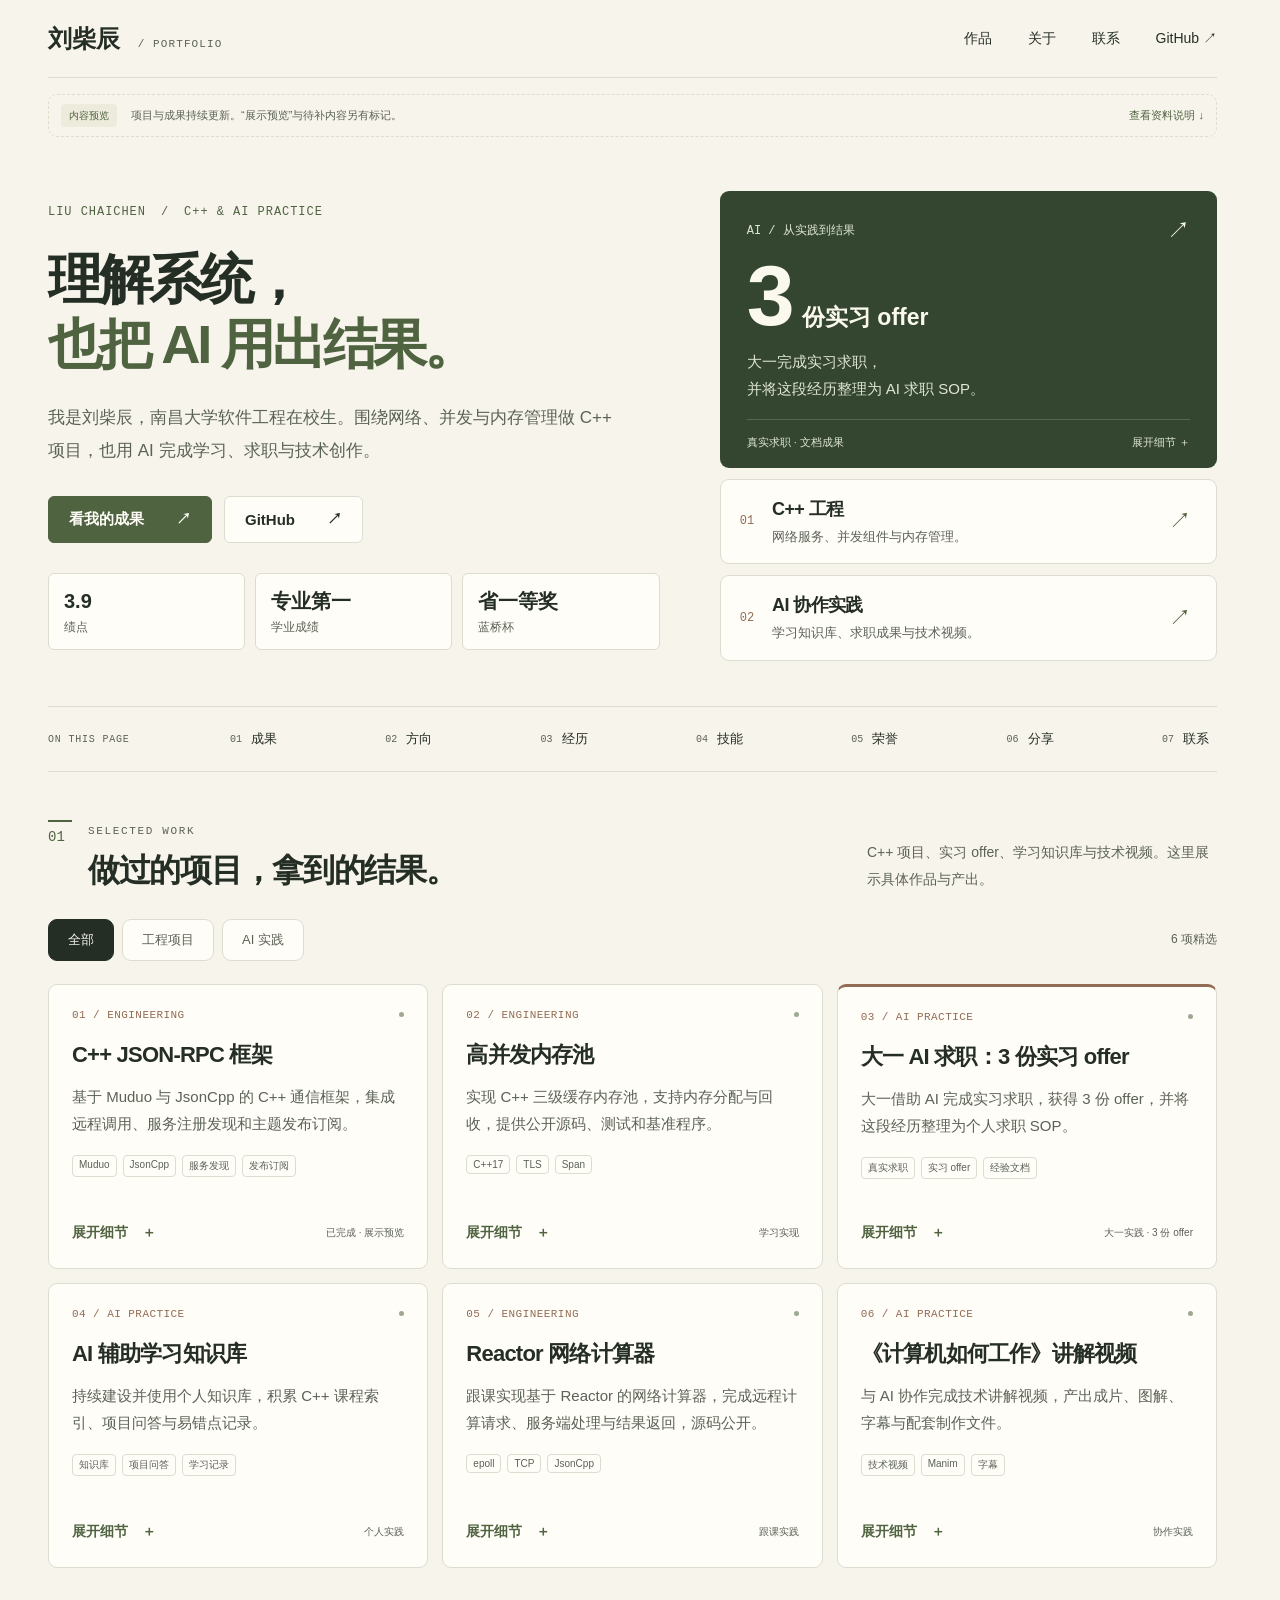
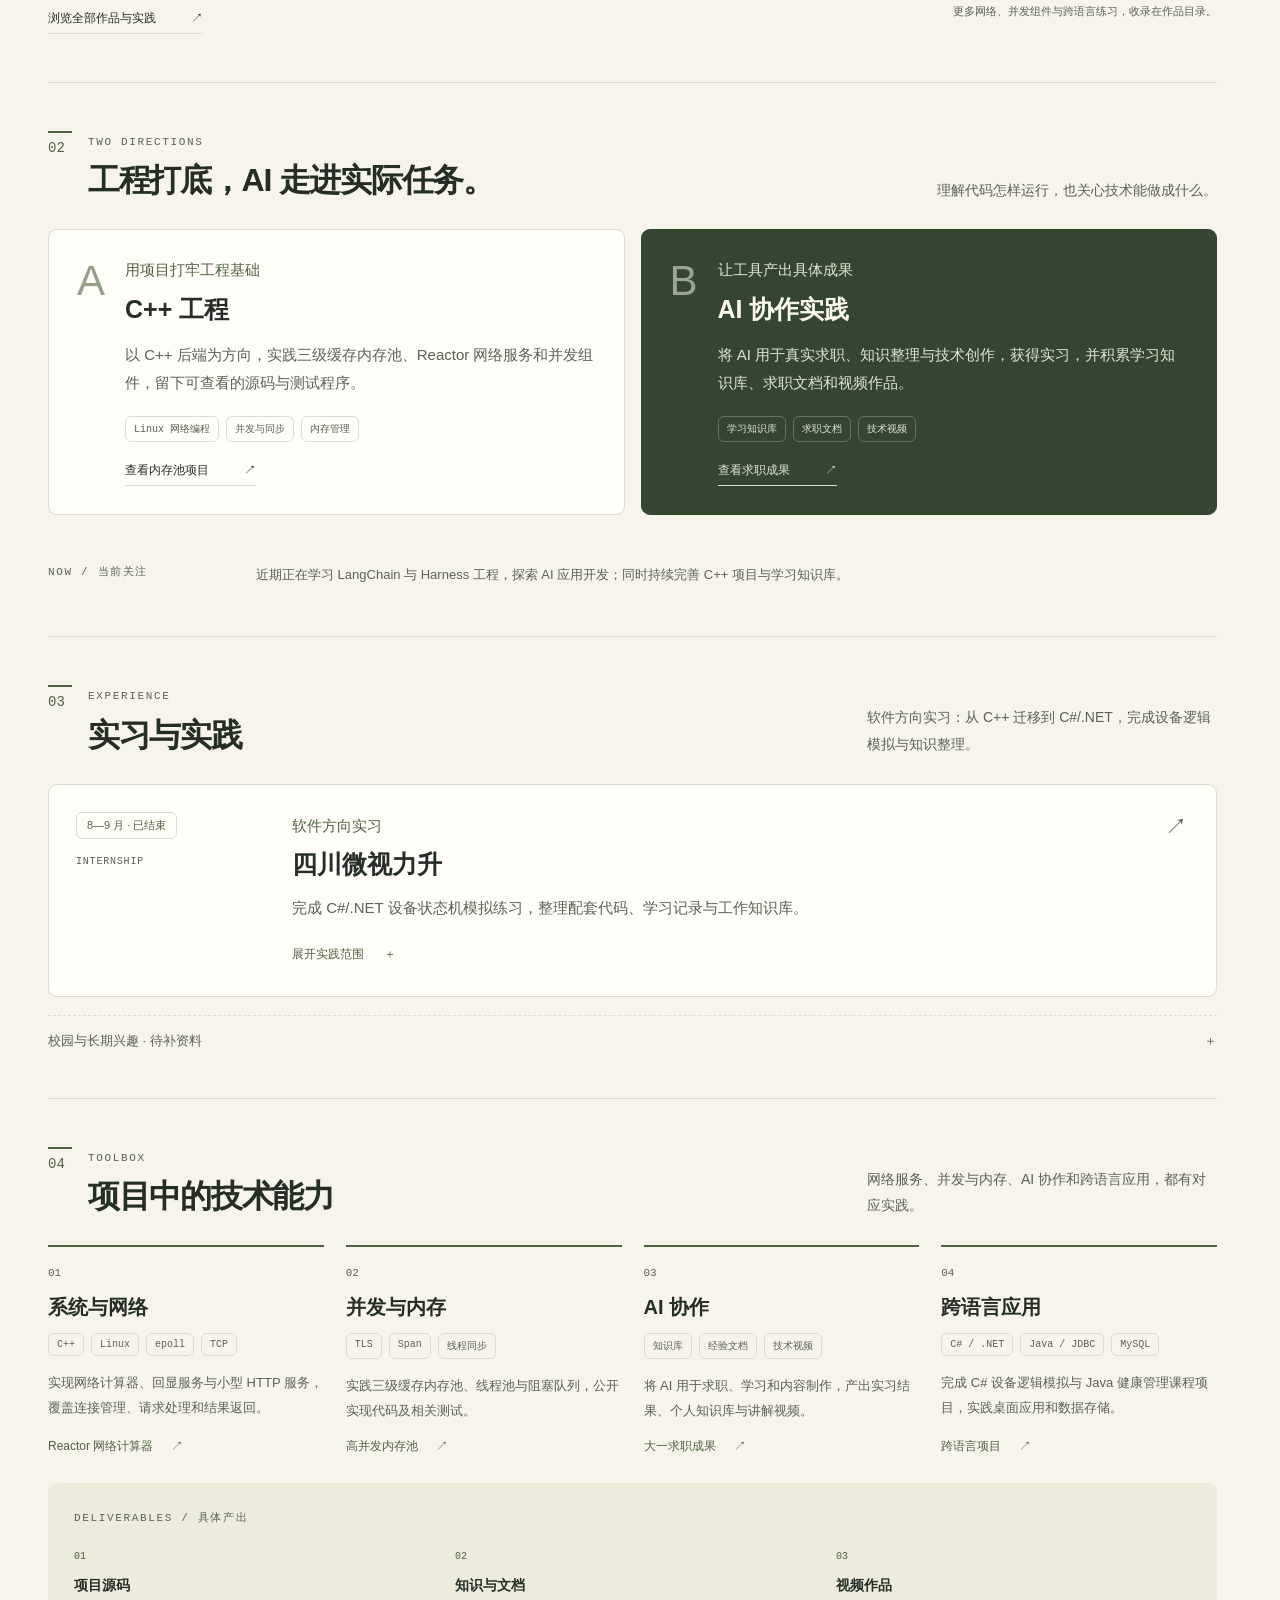
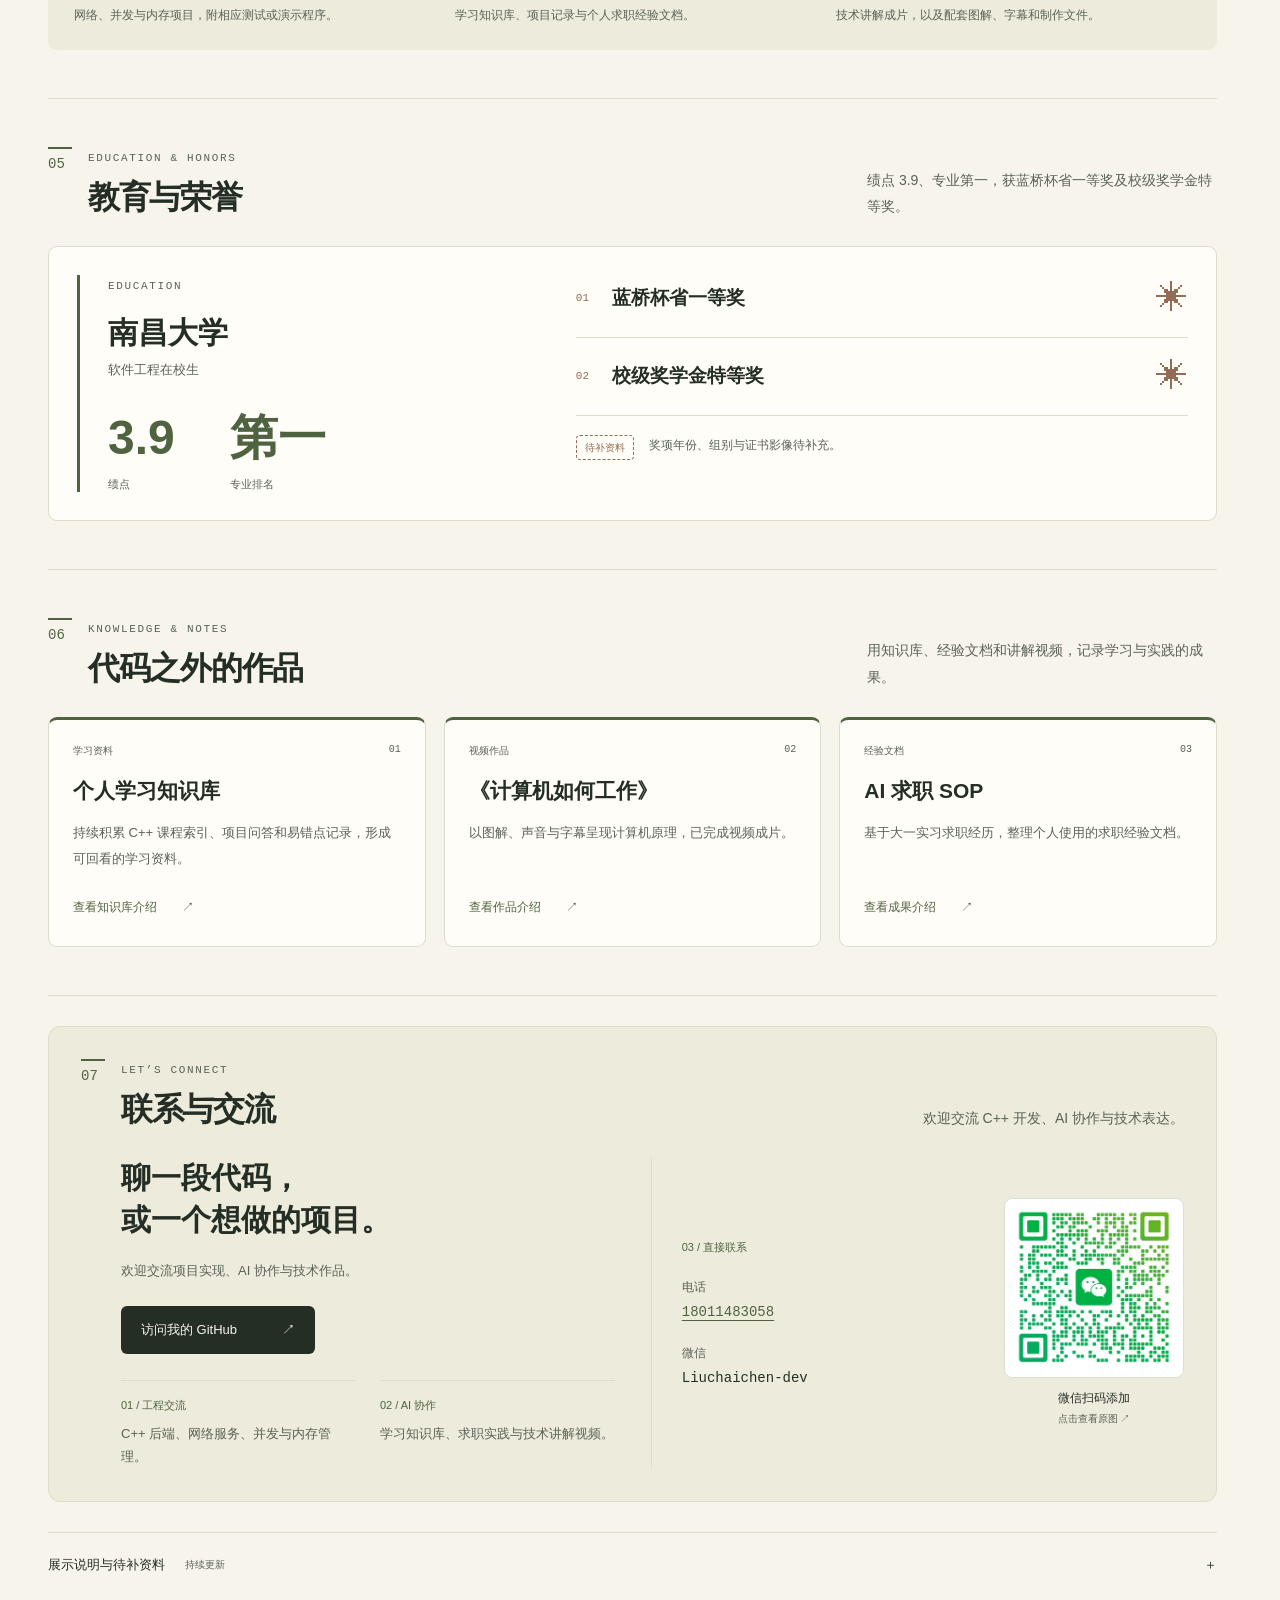
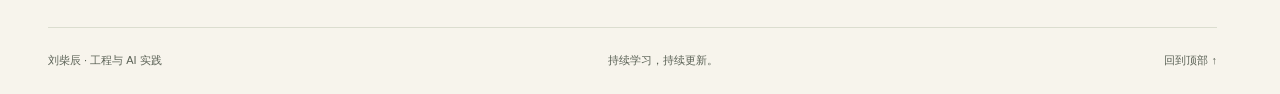
==== commit 01270bd4: "Add current LangChain and Harness learning focus" ====
--- a/index.html
+++ b/index.html
@@ -5,4 +5,4 @@
       const selectedTheme = Object.hasOwn(themeColors, requestedTheme) ? requestedTheme : defaultTheme;
       document.documentElement.dataset.theme = selectedTheme;
       document.querySelector('meta[name="theme-color"]').content = themeColors[selectedTheme];
-    })();</script><link rel="stylesheet" href="/_astro/SiteLayout.C_KV_Vcp.css"><link rel="stylesheet" href="/_astro/index.BaNpOjZV.css"></head><body data-page="home"><a class="skip-link" href="#main">跳到正文</a><div class="site"><header class="site-nav"><a href="/" class="wordmark">刘柴辰<span> / PORTFOLIO</span></a><nav aria-label="主导航"><a href="/work/">作品</a><a href="/#about">关于</a><a href="/#contact">联系</a><a href="https://github.com/mahiro726" target="_blank" rel="noopener noreferrer">GitHub ↗</a></nav></header><main id="main"><aside class="review-banner" aria-label="内容预览说明"><span class="review-pill">内容预览</span><p>项目与成果持续更新。“展示预览”与待补内容另有标记。</p><a href="#content-checklist">查看资料说明 ↓</a></aside><section class="evidence-hero" aria-labelledby="home-title"><div class="evidence-hero-copy"><p class="hero-eyebrow">LIU CHAICHEN <span>/</span> C++ & AI PRACTICE</p><h1 id="home-title">理解系统，<br><em>也把 AI 用出结果。</em></h1><p class="evidence-hero-intro">我是刘柴辰，南昌大学软件工程在校生。围绕网络、并发与内存管理做 C++ 项目，也用 AI 完成学习、求职与技术创作。</p><div class="hero-actions"><a class="hero-button" href="#works">看我的成果 <span>↗</span></a><a class="hero-button hero-button-light" href="https://github.com/mahiro726" target="_blank" rel="noopener noreferrer">GitHub <span>↗</span></a></div><div class="hero-proof-strip" aria-label="学业与荣誉概览"><div data-hover-card="compact"><strong>3.9</strong><span>绩点</span></div><div data-hover-card="compact"><strong>专业第一</strong><span>学业成绩</span></div><div data-hover-card="compact"><strong>省一等奖</strong><span>蓝桥杯</span></div></div></div><div class="hero-evidence-stack"><a class="hero-result-panel" data-hover-card="surface" data-hover-tone="dark" href="/work/interview/" data-detail="interview" aria-label="展开 AI 求职成果细节"><div class="hero-panel-top"><span>AI / 从实践到结果</span><span aria-hidden="true">↗</span></div><p class="hero-result-value"><strong>3</strong><span>份实习 offer</span></p><p class="hero-result-description">大一完成实习求职，<br>并将这段经历整理为 AI 求职 SOP。</p><div class="hero-panel-bottom"><span>真实求职 · 文档成果</span><span>展开细节 ＋</span></div></a><div class="hero-mini-panel" data-hover-card="compact"><span class="hero-mini-number">01</span><div><h2>C++ 工程</h2><p>网络服务、并发组件与内存管理。</p></div><a href="/work/memory-pool/" aria-label="查看C++ 工程代表作品">↗</a></div><div class="hero-mini-panel" data-hover-card="compact"><span class="hero-mini-number">02</span><div><h2>AI 协作实践</h2><p>学习知识库、求职成果与技术视频。</p></div><a href="/work/interview/" aria-label="查看AI 协作实践代表作品">↗</a></div></div></section><nav class="chapter-nav" aria-label="首页章节"><span>ON THIS PAGE</span><a href="#works"><small>01</small>成果</a><a href="#about"><small>02</small>方向</a><a href="#experience"><small>03</small>经历</a><a href="#skills"><small>04</small>技能</a><a href="#honors"><small>05</small>荣誉</a><a href="#notes"><small>06</small>分享</a><a href="#contact"><small>07</small>联系</a></nav><section class="chapter-section chapter-projects" id="works" aria-labelledby="works-title" data-chapter><header class="chapter-heading"><div class="chapter-title"><span class="chapter-number">01</span><div><span class="section-label">SELECTED WORK</span><h2 id="works-title">做过的项目，拿到的结果。</h2></div></div><p>C++ 项目、实习 offer、学习知识库与技术视频。这里展示具体作品与产出。</p></header><div data-project-scope="featured"><nav class="filter-bar home-filter" aria-label="筛选作品" data-filter-bar hidden><button type="button" data-filter="all" aria-pressed="true">全部</button><button type="button" data-filter="engineering" aria-pressed="false">工程项目</button><button type="button" data-filter="ai" aria-pressed="false">AI 实践</button><span data-filter-summary aria-live="polite">6 项精选</span></nav><div class="project-grid"><article class="project evidence-card" data-kind="engineering" data-project="json-rpc"><div class="evidence-kicker"><span>01 / ENGINEERING</span><span class="evidence-marker" aria-hidden="true"></span></div><h3>C++ JSON-RPC 框架</h3><p class="evidence-summary">基于 Muduo 与 JsonCpp 的 C++ 通信框架，集成远程调用、服务注册发现和主题发布订阅。</p><ul class="evidence-tags" aria-label="项目标签"><li>Muduo</li><li>JsonCpp</li><li>服务发现</li><li>发布订阅</li></ul><div class="evidence-footer"><a class="detail-trigger" href="/work/json-rpc/" data-detail="json-rpc" aria-label="展开C++ JSON-RPC 框架细节">展开细节 <span aria-hidden="true">＋</span></a><span class="evidence-status">已完成 · 展示预览</span></div></article><article class="project evidence-card" data-kind="engineering" data-project="memory-pool"><div class="evidence-kicker"><span>02 / ENGINEERING</span><span class="evidence-marker" aria-hidden="true"></span></div><h3>高并发内存池</h3><p class="evidence-summary">实现 C++ 三级缓存内存池，支持内存分配与回收，提供公开源码、测试和基准程序。</p><ul class="evidence-tags" aria-label="项目标签"><li>C++17</li><li>TLS</li><li>Span</li></ul><div class="evidence-footer"><a class="detail-trigger" href="/work/memory-pool/" data-detail="memory-pool" aria-label="展开高并发内存池细节">展开细节 <span aria-hidden="true">＋</span></a><span class="evidence-status">学习实现</span></div></article><article class="project evidence-card" data-kind="ai" data-project="interview"><div class="evidence-kicker"><span>03 / AI PRACTICE</span><span class="evidence-marker" aria-hidden="true"></span></div><h3>大一 AI 求职：3 份实习 offer</h3><p class="evidence-summary">大一借助 AI 完成实习求职，获得 3 份 offer，并将这段经历整理为个人求职 SOP。</p><ul class="evidence-tags" aria-label="项目标签"><li>真实求职</li><li>实习 offer</li><li>经验文档</li></ul><div class="evidence-footer"><a class="detail-trigger" href="/work/interview/" data-detail="interview" aria-label="展开大一 AI 求职：3 份实习 offer细节">展开细节 <span aria-hidden="true">＋</span></a><span class="evidence-status">大一实践 · 3 份 offer</span></div></article><article class="project evidence-card" data-kind="ai" data-project="ai-learning"><div class="evidence-kicker"><span>04 / AI PRACTICE</span><span class="evidence-marker" aria-hidden="true"></span></div><h3>AI 辅助学习知识库</h3><p class="evidence-summary">持续建设并使用个人知识库，积累 C++ 课程索引、项目问答与易错点记录。</p><ul class="evidence-tags" aria-label="项目标签"><li>知识库</li><li>项目问答</li><li>学习记录</li></ul><div class="evidence-footer"><a class="detail-trigger" href="/work/ai-learning/" data-detail="ai-learning" aria-label="展开AI 辅助学习知识库细节">展开细节 <span aria-hidden="true">＋</span></a><span class="evidence-status">个人实践</span></div></article><article class="project evidence-card" data-kind="engineering" data-project="reactor-calculator"><div class="evidence-kicker"><span>05 / ENGINEERING</span><span class="evidence-marker" aria-hidden="true"></span></div><h3>Reactor 网络计算器</h3><p class="evidence-summary">跟课实现基于 Reactor 的网络计算器，完成远程计算请求、服务端处理与结果返回，源码公开。</p><ul class="evidence-tags" aria-label="项目标签"><li>epoll</li><li>TCP</li><li>JsonCpp</li></ul><div class="evidence-footer"><a class="detail-trigger" href="/work/reactor-calculator/" data-detail="reactor-calculator" aria-label="展开Reactor 网络计算器细节">展开细节 <span aria-hidden="true">＋</span></a><span class="evidence-status">跟课实践</span></div></article><article class="project evidence-card" data-kind="ai" data-project="technical-video"><div class="evidence-kicker"><span>06 / AI PRACTICE</span><span class="evidence-marker" aria-hidden="true"></span></div><h3>《计算机如何工作》讲解视频</h3><p class="evidence-summary">与 AI 协作完成技术讲解视频，产出成片、图解、字幕与配套制作文件。</p><ul class="evidence-tags" aria-label="项目标签"><li>技术视频</li><li>Manim</li><li>字幕</li></ul><div class="evidence-footer"><a class="detail-trigger" href="/work/technical-video/" data-detail="technical-video" aria-label="展开《计算机如何工作》讲解视频细节">展开细节 <span aria-hidden="true">＋</span></a><span class="evidence-status">协作实践</span></div></article></div></div><div class="chapter-project-tail"><a class="text-link" href="/work/">浏览全部作品与实践 <span>↗</span></a><span>更多网络、并发组件与跨语言练习，收录在作品目录。</span></div></section><section class="chapter-section" id="about" aria-labelledby="about-title" data-chapter><header class="chapter-heading"><div class="chapter-title"><span class="chapter-number">02</span><div><span class="section-label">TWO DIRECTIONS</span><h2 id="about-title">工程打底，AI 走进实际任务。</h2></div></div><p>理解代码怎样运行，也关心技术能做成什么。</p></header><div class="direction-grid"><article class="direction" data-hover-card="surface"><span class="direction-letter" aria-hidden="true">A</span><div><p class="direction-subtitle">用项目打牢工程基础</p><h3>C++ 工程</h3><p>以 C++ 后端为方向，实践三级缓存内存池、Reactor 网络服务和并发组件，留下可查看的源码与测试程序。</p><div class="tags"><span>Linux 网络编程</span><span>并发与同步</span><span>内存管理</span></div><a class="text-link" href="/work/memory-pool/">查看内存池项目 <span>↗</span></a></div></article><article class="direction" data-hover-card="surface" data-hover-tone="dark"><span class="direction-letter" aria-hidden="true">B</span><div><p class="direction-subtitle">让工具产出具体成果</p><h3>AI 协作实践</h3><p>将 AI 用于真实求职、知识整理与技术创作，获得实习，并积累学习知识库、求职文档和视频作品。</p><div class="tags"><span>学习知识库</span><span>求职文档</span><span>技术视频</span></div><a class="text-link" href="/work/interview/">查看求职成果 <span>↗</span></a></div></article></div><div class="focus-strip"><span class="section-label">NOW / 当前关注</span><p>持续完善 C++ 工程项目与学习知识库，积累更多能展示、能复用的作品。</p></div></section><section class="chapter-section" id="experience" aria-labelledby="experience-title" data-chapter><header class="chapter-heading"><div class="chapter-title"><span class="chapter-number">03</span><div><span class="section-label">EXPERIENCE</span><h2 id="experience-title">实习与实践</h2></div></div><p>软件方向实习：从 C++ 迁移到 C#/.NET，完成设备逻辑模拟与知识整理。</p></header><div class="experience-list"><article class="experience-row" data-hover-card="compact"><div class="experience-when"><span class="status-label">8—9 月 · 已结束</span><span>INTERNSHIP</span></div><div class="experience-main"><p class="experience-role">软件方向实习</p><h3>四川微视力升</h3><p>完成 C#/.NET 设备状态机模拟练习，整理配套代码、学习记录与工作知识库。</p><details><summary>展开实践范围 <span>＋</span></summary><p>基于已有 C++ 基础学习 C#/.NET，编写控制台程序模拟设备状态变化与事件通知。展示范围为个人模拟练习，不涉及生产线交付或企业内部资料。</p><a class="text-link" href="/work/#practice-csharp">查看模拟项目 ↗</a></details></div><span class="experience-endmark" aria-hidden="true">↗</span></article></div><details class="experience-samples"><summary>校园与长期兴趣 · 待补资料 <span>＋</span></summary><div class="experience-sample-grid"><article class="experience-row is-sample" data-hover-card="compact" data-placeholder="true"><div class="experience-when"><span class="sample-label">待补充</span><span>CAMPUS</span></div><div class="experience-main"><p class="experience-role">资料预留 · 非经历陈述</p><h3>校园经历</h3><p>预留社团、竞赛团队或校园项目的展示位置。</p><details><summary>查看占位说明 <span>＋</span></summary><p>确认实际经历、个人角色与成果后再补充；当前不作为本人履历。</p></details></div></article><article class="experience-row is-sample" data-hover-card="compact" data-placeholder="true"><div class="experience-when"><span class="sample-label">待补充</span><span>BEYOND CODE</span></div><div class="experience-main"><p class="experience-role">资料预留 · 非经历陈述</p><h3>长期兴趣</h3><p>预留技术之外持续投入的兴趣与作品。</p><details><summary>查看占位说明 <span>＋</span></summary><p>待补充真实兴趣及相关作品；当前不作为本人经历。</p></details></div></article></div></details></section><section class="chapter-section" id="skills" aria-labelledby="skills-title" data-chapter><header class="chapter-heading"><div class="chapter-title"><span class="chapter-number">04</span><div><span class="section-label">TOOLBOX</span><h2 id="skills-title">项目中的技术能力</h2></div></div><p>网络服务、并发与内存、AI 协作和跨语言应用，都有对应实践。</p></header><div class="toolbox-list"><article class="toolbox-row" data-hover-card="row"><span class="toolbox-number">01</span><div><h3>系统与网络</h3><div class="tags"><span>C++</span><span>Linux</span><span>epoll</span><span>TCP</span></div></div><p>实现网络计算器、回显服务与小型 HTTP 服务，覆盖连接管理、请求处理和结果返回。</p><a href="/work/reactor-calculator/">Reactor 网络计算器<span>↗</span></a></article><article class="toolbox-row" data-hover-card="row"><span class="toolbox-number">02</span><div><h3>并发与内存</h3><div class="tags"><span>TLS</span><span>Span</span><span>线程同步</span></div></div><p>实践三级缓存内存池、线程池与阻塞队列，公开实现代码及相关测试。</p><a href="/work/memory-pool/">高并发内存池<span>↗</span></a></article><article class="toolbox-row" data-hover-card="row"><span class="toolbox-number">03</span><div><h3>AI 协作</h3><div class="tags"><span>知识库</span><span>经验文档</span><span>技术视频</span></div></div><p>将 AI 用于求职、学习和内容制作，产出实习结果、个人知识库与讲解视频。</p><a href="/work/interview/">大一求职成果<span>↗</span></a></article><article class="toolbox-row" data-hover-card="row"><span class="toolbox-number">04</span><div><h3>跨语言应用</h3><div class="tags"><span>C# / .NET</span><span>Java / JDBC</span><span>MySQL</span></div></div><p>完成 C# 设备逻辑模拟与 Java 健康管理课程项目，实践桌面应用和数据存储。</p><a href="/work/#practice-csharp">跨语言项目<span>↗</span></a></article></div><div class="method-inline" data-hover-card="compact" id="method"><span class="section-label">DELIVERABLES / 具体产出</span><div><p><span>01</span><strong>项目源码</strong>网络、并发与内存项目，附相应测试或演示程序。</p><p><span>02</span><strong>知识与文档</strong>学习知识库、项目记录与个人求职经验文档。</p><p><span>03</span><strong>视频作品</strong>技术讲解成片，以及配套图解、字幕和制作文件。</p></div></div></section><section class="chapter-section" id="honors" aria-labelledby="honors-title" data-chapter><header class="chapter-heading"><div class="chapter-title"><span class="chapter-number">05</span><div><span class="section-label">EDUCATION &amp; HONORS</span><h2 id="honors-title">教育与荣誉</h2></div></div><p>绩点 3.9、专业第一，获蓝桥杯省一等奖及校级奖学金特等奖。</p></header><div class="education-layout" data-hover-card="compact"><div class="education-school"><span class="section-label">EDUCATION</span><h3>南昌大学</h3><p>软件工程在校生</p><div class="academic-numbers"><div><strong>3.9</strong><span>绩点</span></div><div><strong>第一</strong><span>专业排名</span></div></div></div><div class="award-list"><article><span class="award-index">01</span><h3>蓝桥杯省一等奖</h3><span class="award-symbol" aria-hidden="true">✳</span></article><article><span class="award-index">02</span><h3>校级奖学金特等奖</h3><span class="award-symbol" aria-hidden="true">✳</span></article><div class="certificate-note"><span class="sample-label">待补资料</span><p>奖项年份、组别与证书影像待补充。</p></div></div></div></section><section class="chapter-section" id="notes" aria-labelledby="notes-title" data-chapter><header class="chapter-heading"><div class="chapter-title"><span class="chapter-number">06</span><div><span class="section-label">KNOWLEDGE &amp; NOTES</span><h2 id="notes-title">代码之外的作品</h2></div></div><p>用知识库、经验文档和讲解视频，记录学习与实践的成果。</p></header><div class="notes-grid"><article class="note-preview" data-hover-card="surface"><div class="note-topline"><span>学习资料</span><span>01</span></div><h3>个人学习知识库</h3><p>持续积累 C++ 课程索引、项目问答和易错点记录，形成可回看的学习资料。</p><a href="/work/ai-learning/">查看知识库介绍 <span>↗</span></a></article><article class="note-preview" data-hover-card="surface"><div class="note-topline"><span>视频作品</span><span>02</span></div><h3>《计算机如何工作》</h3><p>以图解、声音与字幕呈现计算机原理，已完成视频成片。</p><a href="/work/technical-video/">查看作品介绍 <span>↗</span></a></article><article class="note-preview" data-hover-card="surface"><div class="note-topline"><span>经验文档</span><span>03</span></div><h3>AI 求职 SOP</h3><p>基于大一实习求职经历，整理个人使用的求职经验文档。</p><a href="/work/interview/">查看成果介绍 <span>↗</span></a></article></div></section><section class="chapter-section contact-chapter" data-hover-card="compact" id="contact" aria-labelledby="contact-title" data-chapter><header class="chapter-heading"><div class="chapter-title"><span class="chapter-number">07</span><div><span class="section-label">LET’S CONNECT</span><h2 id="contact-title">联系与交流</h2></div></div><p>欢迎交流 C++ 开发、AI 协作与技术表达。</p></header><div class="contact-body"><div class="contact-intro"><h3>聊一段代码，<br>或一个想做的项目。</h3><p>欢迎交流项目实现、AI 协作与技术作品。</p><a class="primary" href="https://github.com/mahiro726" target="_blank" rel="noopener noreferrer">访问我的 GitHub <span>↗</span></a></div><div class="contact-channels" data-astro-cid-dkh6vlrr><div class="contact-direct" data-astro-cid-dkh6vlrr><span class="contact-label" data-astro-cid-dkh6vlrr>03 / 直接联系</span><dl class="contact-values" data-astro-cid-dkh6vlrr><div data-astro-cid-dkh6vlrr><dt data-astro-cid-dkh6vlrr>电话</dt><dd data-astro-cid-dkh6vlrr><a href="tel:18011483058" data-astro-cid-dkh6vlrr>18011483058</a></dd></div><div data-astro-cid-dkh6vlrr><dt data-astro-cid-dkh6vlrr>微信</dt><dd data-astro-cid-dkh6vlrr><span class="wechat-id" data-astro-cid-dkh6vlrr>Liuchaichen-dev</span></dd></div></dl></div><figure class="wechat-qr" data-qr-visible data-astro-cid-dkh6vlrr><a class="qr-image-link" href="/contact/wechat-qr.jpg" target="_blank" rel="noopener noreferrer" aria-label="在新标签页查看微信二维码原图" data-astro-cid-dkh6vlrr><img src="/contact/wechat-qr.jpg" alt="刘柴辰的微信好友二维码" width="968" height="1439" loading="lazy" decoding="async" data-astro-cid-dkh6vlrr></a><figcaption class="qr-hint" data-astro-cid-dkh6vlrr>微信扫码添加<br data-astro-cid-dkh6vlrr><span data-astro-cid-dkh6vlrr>点击查看原图 ↗</span></figcaption></figure></div><div class="contact-options"><div><span>01 / 工程交流</span><p>C++ 后端、网络服务、并发与内存管理。</p></div><div><span>02 / AI 协作</span><p>学习知识库、求职实践与技术讲解视频。</p></div></div></div></section><details class="content-checklist" id="content-checklist"><summary><span>展示说明与待补资料</span><small>持续更新</small><span class="checklist-toggle">＋</span></summary><div><p>视觉与章节组织参考 <a href="https://lilanyuan.net/" target="_blank" rel="noopener noreferrer">李兰源</a> 与 <a href="https://kane959.github.io/" target="_blank" rel="noopener noreferrer">黄海辰</a>。项目、教育与荣誉使用本人资料；待补栏目不作为经历陈述。</p><dl><div><dt>实习经历</dt><dd>已确认 8—9 月且实习结束；年份、正式岗位名称，以及其他希望公开的具体职责或成果仍可补充。</dd></div><div><dt>校园与兴趣</dt><dd>是否有社团、实验室、志愿活动，或持续投入的兴趣；没有就删去对应占位。</dd></div><div><dt>荣誉资料</dt><dd>奖项年份、组别，及可以展示的证书图片；绩点分母和排名统计范围。</dd></div><div><dt>分享链接</dt><dd>如希望补充，可提供公开文章、视频或知识库链接。</dd></div></dl><p>JSON-RPC 暂按完成后的形态展示，并非实际完成记录；具体状态以项目中的“展示预览”说明为准。</p></div></details></main><footer class="site-footer"><span>刘柴辰 · 工程与 AI 实践</span><span>持续学习，持续更新。</span><a href="#main">回到顶部 ↑</a></footer></div><dialog id="project-dialog" class="project-dialog"><div data-dialog-content></div></dialog><template data-preview="json-rpc"><div class="detail-header"><div><span class="section-label">C++ / 远程调用 · 已完成 · 展示预览</span><h2 id="preview-title-json-rpc">C++ JSON-RPC 框架</h2></div><button type="button" class="detail-close" data-close-detail aria-label="关闭项目细节" autofocus>×</button></div><div class="detail-content"><p class="detail-intro">面向 C++ 网络应用，将远程调用、服务发现与主题消息整合到统一框架中。</p><section><h3>主要功能</h3><ul><li>远程调用：同步、异步与回调接口。</li><li>服务发现：服务注册与地址查询。</li><li>主题消息：发布、订阅与消息推送。</li></ul></section><section><h3>工程特点</h3><p>通信与业务分层，共用消息处理能力，对外提供统一接口。</p></section><section><h3>展示说明</h3><p>本条暂按项目完成后的状态预览，不作为实际完成记录。</p></section><div class="detail-actions"><a class="detail-primary" href="/work/json-rpc/">查看项目介绍 ↗</a><a href="https://github.com/mahiro726/json_rpc" target="_blank" rel="noopener noreferrer">查看公开源码 ↗</a><button type="button" data-close-detail>返回浏览</button></div></div></template><template data-preview="memory-pool"><div class="detail-header"><div><span class="section-label">C++ / 内存与并发 · 学习实现</span><h2 id="preview-title-memory-pool">高并发内存池</h2></div><button type="button" class="detail-close" data-close-detail aria-label="关闭项目细节" autofocus>×</button></div><div class="detail-content"><p class="detail-intro">参照 tcmalloc 思路完成三级缓存内存池的学习实现，将内存管理与并发知识落实到代码。</p><section><h3>实现范围</h3><p>ThreadCache、CentralCache 与 PageCache 三层协作，覆盖线程本地缓存、共享对象管理和页级分配。</p></section><section><h3>可查看的产出</h3><p>公开仓库包含实现源码、测试和基准程序，可进一步查看项目代码与测试入口。</p></section><div class="detail-actions"><a class="detail-primary" href="/work/memory-pool/">查看项目介绍 ↗</a><a href="https://github.com/mahiro726/ConcurrentMemoryPool" target="_blank" rel="noopener noreferrer">查看公开源码 ↗</a><button type="button" data-close-detail>返回浏览</button></div></div></template><template data-preview="interview"><div class="detail-header"><div><span class="section-label">AI / 真实成果 · 大一实践 · 3 份 offer</span><h2 id="preview-title-interview">大一 AI 求职：3 份实习 offer</h2></div><button type="button" class="detail-close" data-close-detail aria-label="关闭项目细节" autofocus>×</button></div><div class="detail-content"><p class="detail-intro">大一获得 3 份实习 offer，并进入实习。这是一次有实际录用结果的 AI 协作实践。</p><section><h3>我的角色</h3><p>本人完成求职准备、参加面试并作出选择；AI 辅助材料整理与表达练习。</p></section><section><h3>文档成果</h3><p>将实际求职经历整理为 AI 求职 SOP，留作后续求职与经验回顾的资料。</p></section><div class="detail-actions"><a class="detail-primary" href="/work/interview/">查看项目介绍 ↗</a><button type="button" data-close-detail>返回浏览</button></div></div></template><template data-preview="ai-learning"><div class="detail-header"><div><span class="section-label">AI / 学习与知识组织 · 个人实践</span><h2 id="preview-title-ai-learning">AI 辅助学习知识库</h2></div><button type="button" class="detail-close" data-close-detail aria-label="关闭项目细节" autofocus>×</button></div><div class="detail-content"><p class="detail-intro">从零散文件逐步迭代为持续使用的学习资料库，覆盖 C++ 课程与工程项目。</p><section><h3>已有产出</h3><p>课程资料索引、项目问答、易错点与修正记录，形成可持续更新的个人学习资料。</p></section><section><h3>我的参与</h3><p>确定学习需求，实际使用并修订内容；AI 协助整理。参考课程方法，并按个人需要持续调整。</p></section><div class="detail-actions"><a class="detail-primary" href="/work/ai-learning/">查看项目介绍 ↗</a><button type="button" data-close-detail>返回浏览</button></div></div></template><template data-preview="reactor-calculator"><div class="detail-header"><div><span class="section-label">C++ / 网络与协议 · 跟课实践</span><h2 id="preview-title-reactor-calculator">Reactor 网络计算器</h2></div><button type="button" class="detail-close" data-close-detail aria-label="关闭项目细节" autofocus>×</button></div><div class="detail-content"><p class="detail-intro">以网络计算器为业务场景，跟课完成一个连接客户端与服务端的 C++ 网络项目。</p><section><h3>项目功能</h3><p>接收远程计算请求，完成报文解析、计算与结果返回；包含连接管理和异常断开处理。</p></section><section><h3>技术与产出</h3><p>采用 epoll、非阻塞 I/O 与 JsonCpp，分开组织网络、协议和业务代码。完整学习项目源码已公开。</p></section><div class="detail-actions"><a class="detail-primary" href="/work/reactor-calculator/">查看项目介绍 ↗</a><a href="https://github.com/mahiro726/reactor-calculator" target="_blank" rel="noopener noreferrer">查看公开源码 ↗</a><button type="button" data-close-detail>返回浏览</button></div></div></template><template data-preview="technical-video"><div class="detail-header"><div><span class="section-label">AI / 技术讲解视频 · 协作实践</span><h2 id="preview-title-technical-video">《计算机如何工作》讲解视频</h2></div><button type="button" class="detail-close" data-close-detail aria-label="关闭项目细节" autofocus>×</button></div><div class="detail-content"><p class="detail-intro">围绕“计算机如何工作”完成讲解作品，以图解、声音与字幕呈现计算机原理。</p><section><h3>我的参与</h3><p>确定表达目标，审阅内容与画面并提出修改；AI 协助代码与制作环节。</p></section><section><h3>作品状态</h3><p>已完成本地成片及配套制作文件，公开播放入口待补充。</p></section><div class="detail-actions"><a class="detail-primary" href="/work/technical-video/">查看项目介绍 ↗</a><button type="button" data-close-detail>返回浏览</button></div></div></template><template data-preview="java"><div class="detail-header"><div><span class="section-label">APPLICATION / 跨语言应用 · 课程项目</span><h2 id="preview-title-java">Java 健康管理系统</h2></div><button type="button" class="detail-close" data-close-detail aria-label="关闭项目细节" autofocus>×</button></div><div class="detail-content"><p class="detail-intro">基于 Java、JDBC 与 MySQL 的桌面课程项目，完成健康卡信息管理与模拟操作。</p><section><h3>主要功能</h3><p>用户登录、健康卡绑定、模拟刷卡与文件卡号读取。</p></section><section><h3>演示方式</h3><p>使用模拟卡号和文本文件输入完成课程演示，未接入真实读卡硬件。</p></section><div class="detail-actions"><button type="button" data-close-detail>返回浏览</button></div></div></template><template data-preview="csharp"><div class="detail-header"><div><span class="section-label">APPLICATION / 跨语言应用 · 实习期间实践</span><h2 id="preview-title-csharp">C# 设备状态机模拟</h2></div><button type="button" class="detail-close" data-close-detail aria-label="关闭项目细节" autofocus>×</button></div><div class="detail-content"><p class="detail-intro">8—9 月实习期间完成设备逻辑模拟练习，将 C++ 基础迁移到 C#/.NET。</p><section><h3>完成内容</h3><p>控制台设备状态机模拟、状态变化与事件通知，以及配套学习记录。</p></section><section><h3>实践范围</h3><p>个人模拟练习，不作为真实设备或生产线交付案例。</p></section><div class="detail-actions"><button type="button" data-close-detail>返回浏览</button></div></div></template><script type="module" src="/_astro/SiteLayout.astro_astro_type_script_index_0_lang.CzsSExKa.js"></script></body></html>+    })();</script><link rel="stylesheet" href="/_astro/SiteLayout.C_KV_Vcp.css"><link rel="stylesheet" href="/_astro/index.BaNpOjZV.css"></head><body data-page="home"><a class="skip-link" href="#main">跳到正文</a><div class="site"><header class="site-nav"><a href="/" class="wordmark">刘柴辰<span> / PORTFOLIO</span></a><nav aria-label="主导航"><a href="/work/">作品</a><a href="/#about">关于</a><a href="/#contact">联系</a><a href="https://github.com/mahiro726" target="_blank" rel="noopener noreferrer">GitHub ↗</a></nav></header><main id="main"><aside class="review-banner" aria-label="内容预览说明"><span class="review-pill">内容预览</span><p>项目与成果持续更新。“展示预览”与待补内容另有标记。</p><a href="#content-checklist">查看资料说明 ↓</a></aside><section class="evidence-hero" aria-labelledby="home-title"><div class="evidence-hero-copy"><p class="hero-eyebrow">LIU CHAICHEN <span>/</span> C++ & AI PRACTICE</p><h1 id="home-title">理解系统，<br><em>也把 AI 用出结果。</em></h1><p class="evidence-hero-intro">我是刘柴辰，南昌大学软件工程在校生。围绕网络、并发与内存管理做 C++ 项目，也用 AI 完成学习、求职与技术创作。</p><div class="hero-actions"><a class="hero-button" href="#works">看我的成果 <span>↗</span></a><a class="hero-button hero-button-light" href="https://github.com/mahiro726" target="_blank" rel="noopener noreferrer">GitHub <span>↗</span></a></div><div class="hero-proof-strip" aria-label="学业与荣誉概览"><div data-hover-card="compact"><strong>3.9</strong><span>绩点</span></div><div data-hover-card="compact"><strong>专业第一</strong><span>学业成绩</span></div><div data-hover-card="compact"><strong>省一等奖</strong><span>蓝桥杯</span></div></div></div><div class="hero-evidence-stack"><a class="hero-result-panel" data-hover-card="surface" data-hover-tone="dark" href="/work/interview/" data-detail="interview" aria-label="展开 AI 求职成果细节"><div class="hero-panel-top"><span>AI / 从实践到结果</span><span aria-hidden="true">↗</span></div><p class="hero-result-value"><strong>3</strong><span>份实习 offer</span></p><p class="hero-result-description">大一完成实习求职，<br>并将这段经历整理为 AI 求职 SOP。</p><div class="hero-panel-bottom"><span>真实求职 · 文档成果</span><span>展开细节 ＋</span></div></a><div class="hero-mini-panel" data-hover-card="compact"><span class="hero-mini-number">01</span><div><h2>C++ 工程</h2><p>网络服务、并发组件与内存管理。</p></div><a href="/work/memory-pool/" aria-label="查看C++ 工程代表作品">↗</a></div><div class="hero-mini-panel" data-hover-card="compact"><span class="hero-mini-number">02</span><div><h2>AI 协作实践</h2><p>学习知识库、求职成果与技术视频。</p></div><a href="/work/interview/" aria-label="查看AI 协作实践代表作品">↗</a></div></div></section><nav class="chapter-nav" aria-label="首页章节"><span>ON THIS PAGE</span><a href="#works"><small>01</small>成果</a><a href="#about"><small>02</small>方向</a><a href="#experience"><small>03</small>经历</a><a href="#skills"><small>04</small>技能</a><a href="#honors"><small>05</small>荣誉</a><a href="#notes"><small>06</small>分享</a><a href="#contact"><small>07</small>联系</a></nav><section class="chapter-section chapter-projects" id="works" aria-labelledby="works-title" data-chapter><header class="chapter-heading"><div class="chapter-title"><span class="chapter-number">01</span><div><span class="section-label">SELECTED WORK</span><h2 id="works-title">做过的项目，拿到的结果。</h2></div></div><p>C++ 项目、实习 offer、学习知识库与技术视频。这里展示具体作品与产出。</p></header><div data-project-scope="featured"><nav class="filter-bar home-filter" aria-label="筛选作品" data-filter-bar hidden><button type="button" data-filter="all" aria-pressed="true">全部</button><button type="button" data-filter="engineering" aria-pressed="false">工程项目</button><button type="button" data-filter="ai" aria-pressed="false">AI 实践</button><span data-filter-summary aria-live="polite">6 项精选</span></nav><div class="project-grid"><article class="project evidence-card" data-kind="engineering" data-project="json-rpc"><div class="evidence-kicker"><span>01 / ENGINEERING</span><span class="evidence-marker" aria-hidden="true"></span></div><h3>C++ JSON-RPC 框架</h3><p class="evidence-summary">基于 Muduo 与 JsonCpp 的 C++ 通信框架，集成远程调用、服务注册发现和主题发布订阅。</p><ul class="evidence-tags" aria-label="项目标签"><li>Muduo</li><li>JsonCpp</li><li>服务发现</li><li>发布订阅</li></ul><div class="evidence-footer"><a class="detail-trigger" href="/work/json-rpc/" data-detail="json-rpc" aria-label="展开C++ JSON-RPC 框架细节">展开细节 <span aria-hidden="true">＋</span></a><span class="evidence-status">已完成 · 展示预览</span></div></article><article class="project evidence-card" data-kind="engineering" data-project="memory-pool"><div class="evidence-kicker"><span>02 / ENGINEERING</span><span class="evidence-marker" aria-hidden="true"></span></div><h3>高并发内存池</h3><p class="evidence-summary">实现 C++ 三级缓存内存池，支持内存分配与回收，提供公开源码、测试和基准程序。</p><ul class="evidence-tags" aria-label="项目标签"><li>C++17</li><li>TLS</li><li>Span</li></ul><div class="evidence-footer"><a class="detail-trigger" href="/work/memory-pool/" data-detail="memory-pool" aria-label="展开高并发内存池细节">展开细节 <span aria-hidden="true">＋</span></a><span class="evidence-status">学习实现</span></div></article><article class="project evidence-card" data-kind="ai" data-project="interview"><div class="evidence-kicker"><span>03 / AI PRACTICE</span><span class="evidence-marker" aria-hidden="true"></span></div><h3>大一 AI 求职：3 份实习 offer</h3><p class="evidence-summary">大一借助 AI 完成实习求职，获得 3 份 offer，并将这段经历整理为个人求职 SOP。</p><ul class="evidence-tags" aria-label="项目标签"><li>真实求职</li><li>实习 offer</li><li>经验文档</li></ul><div class="evidence-footer"><a class="detail-trigger" href="/work/interview/" data-detail="interview" aria-label="展开大一 AI 求职：3 份实习 offer细节">展开细节 <span aria-hidden="true">＋</span></a><span class="evidence-status">大一实践 · 3 份 offer</span></div></article><article class="project evidence-card" data-kind="ai" data-project="ai-learning"><div class="evidence-kicker"><span>04 / AI PRACTICE</span><span class="evidence-marker" aria-hidden="true"></span></div><h3>AI 辅助学习知识库</h3><p class="evidence-summary">持续建设并使用个人知识库，积累 C++ 课程索引、项目问答与易错点记录。</p><ul class="evidence-tags" aria-label="项目标签"><li>知识库</li><li>项目问答</li><li>学习记录</li></ul><div class="evidence-footer"><a class="detail-trigger" href="/work/ai-learning/" data-detail="ai-learning" aria-label="展开AI 辅助学习知识库细节">展开细节 <span aria-hidden="true">＋</span></a><span class="evidence-status">个人实践</span></div></article><article class="project evidence-card" data-kind="engineering" data-project="reactor-calculator"><div class="evidence-kicker"><span>05 / ENGINEERING</span><span class="evidence-marker" aria-hidden="true"></span></div><h3>Reactor 网络计算器</h3><p class="evidence-summary">跟课实现基于 Reactor 的网络计算器，完成远程计算请求、服务端处理与结果返回，源码公开。</p><ul class="evidence-tags" aria-label="项目标签"><li>epoll</li><li>TCP</li><li>JsonCpp</li></ul><div class="evidence-footer"><a class="detail-trigger" href="/work/reactor-calculator/" data-detail="reactor-calculator" aria-label="展开Reactor 网络计算器细节">展开细节 <span aria-hidden="true">＋</span></a><span class="evidence-status">跟课实践</span></div></article><article class="project evidence-card" data-kind="ai" data-project="technical-video"><div class="evidence-kicker"><span>06 / AI PRACTICE</span><span class="evidence-marker" aria-hidden="true"></span></div><h3>《计算机如何工作》讲解视频</h3><p class="evidence-summary">与 AI 协作完成技术讲解视频，产出成片、图解、字幕与配套制作文件。</p><ul class="evidence-tags" aria-label="项目标签"><li>技术视频</li><li>Manim</li><li>字幕</li></ul><div class="evidence-footer"><a class="detail-trigger" href="/work/technical-video/" data-detail="technical-video" aria-label="展开《计算机如何工作》讲解视频细节">展开细节 <span aria-hidden="true">＋</span></a><span class="evidence-status">协作实践</span></div></article></div></div><div class="chapter-project-tail"><a class="text-link" href="/work/">浏览全部作品与实践 <span>↗</span></a><span>更多网络、并发组件与跨语言练习，收录在作品目录。</span></div></section><section class="chapter-section" id="about" aria-labelledby="about-title" data-chapter><header class="chapter-heading"><div class="chapter-title"><span class="chapter-number">02</span><div><span class="section-label">TWO DIRECTIONS</span><h2 id="about-title">工程打底，AI 走进实际任务。</h2></div></div><p>理解代码怎样运行，也关心技术能做成什么。</p></header><div class="direction-grid"><article class="direction" data-hover-card="surface"><span class="direction-letter" aria-hidden="true">A</span><div><p class="direction-subtitle">用项目打牢工程基础</p><h3>C++ 工程</h3><p>以 C++ 后端为方向，实践三级缓存内存池、Reactor 网络服务和并发组件，留下可查看的源码与测试程序。</p><div class="tags"><span>Linux 网络编程</span><span>并发与同步</span><span>内存管理</span></div><a class="text-link" href="/work/memory-pool/">查看内存池项目 <span>↗</span></a></div></article><article class="direction" data-hover-card="surface" data-hover-tone="dark"><span class="direction-letter" aria-hidden="true">B</span><div><p class="direction-subtitle">让工具产出具体成果</p><h3>AI 协作实践</h3><p>将 AI 用于真实求职、知识整理与技术创作，获得实习，并积累学习知识库、求职文档和视频作品。</p><div class="tags"><span>学习知识库</span><span>求职文档</span><span>技术视频</span></div><a class="text-link" href="/work/interview/">查看求职成果 <span>↗</span></a></div></article></div><div class="focus-strip"><span class="section-label">NOW / 当前关注</span><p>近期正在学习 LangChain 与 Harness 工程，探索 AI 应用开发；同时持续完善 C++ 项目与学习知识库。</p></div></section><section class="chapter-section" id="experience" aria-labelledby="experience-title" data-chapter><header class="chapter-heading"><div class="chapter-title"><span class="chapter-number">03</span><div><span class="section-label">EXPERIENCE</span><h2 id="experience-title">实习与实践</h2></div></div><p>软件方向实习：从 C++ 迁移到 C#/.NET，完成设备逻辑模拟与知识整理。</p></header><div class="experience-list"><article class="experience-row" data-hover-card="compact"><div class="experience-when"><span class="status-label">8—9 月 · 已结束</span><span>INTERNSHIP</span></div><div class="experience-main"><p class="experience-role">软件方向实习</p><h3>四川微视力升</h3><p>完成 C#/.NET 设备状态机模拟练习，整理配套代码、学习记录与工作知识库。</p><details><summary>展开实践范围 <span>＋</span></summary><p>基于已有 C++ 基础学习 C#/.NET，编写控制台程序模拟设备状态变化与事件通知。展示范围为个人模拟练习，不涉及生产线交付或企业内部资料。</p><a class="text-link" href="/work/#practice-csharp">查看模拟项目 ↗</a></details></div><span class="experience-endmark" aria-hidden="true">↗</span></article></div><details class="experience-samples"><summary>校园与长期兴趣 · 待补资料 <span>＋</span></summary><div class="experience-sample-grid"><article class="experience-row is-sample" data-hover-card="compact" data-placeholder="true"><div class="experience-when"><span class="sample-label">待补充</span><span>CAMPUS</span></div><div class="experience-main"><p class="experience-role">资料预留 · 非经历陈述</p><h3>校园经历</h3><p>预留社团、竞赛团队或校园项目的展示位置。</p><details><summary>查看占位说明 <span>＋</span></summary><p>确认实际经历、个人角色与成果后再补充；当前不作为本人履历。</p></details></div></article><article class="experience-row is-sample" data-hover-card="compact" data-placeholder="true"><div class="experience-when"><span class="sample-label">待补充</span><span>BEYOND CODE</span></div><div class="experience-main"><p class="experience-role">资料预留 · 非经历陈述</p><h3>长期兴趣</h3><p>预留技术之外持续投入的兴趣与作品。</p><details><summary>查看占位说明 <span>＋</span></summary><p>待补充真实兴趣及相关作品；当前不作为本人经历。</p></details></div></article></div></details></section><section class="chapter-section" id="skills" aria-labelledby="skills-title" data-chapter><header class="chapter-heading"><div class="chapter-title"><span class="chapter-number">04</span><div><span class="section-label">TOOLBOX</span><h2 id="skills-title">项目中的技术能力</h2></div></div><p>网络服务、并发与内存、AI 协作和跨语言应用，都有对应实践。</p></header><div class="toolbox-list"><article class="toolbox-row" data-hover-card="row"><span class="toolbox-number">01</span><div><h3>系统与网络</h3><div class="tags"><span>C++</span><span>Linux</span><span>epoll</span><span>TCP</span></div></div><p>实现网络计算器、回显服务与小型 HTTP 服务，覆盖连接管理、请求处理和结果返回。</p><a href="/work/reactor-calculator/">Reactor 网络计算器<span>↗</span></a></article><article class="toolbox-row" data-hover-card="row"><span class="toolbox-number">02</span><div><h3>并发与内存</h3><div class="tags"><span>TLS</span><span>Span</span><span>线程同步</span></div></div><p>实践三级缓存内存池、线程池与阻塞队列，公开实现代码及相关测试。</p><a href="/work/memory-pool/">高并发内存池<span>↗</span></a></article><article class="toolbox-row" data-hover-card="row"><span class="toolbox-number">03</span><div><h3>AI 协作</h3><div class="tags"><span>知识库</span><span>经验文档</span><span>技术视频</span></div></div><p>将 AI 用于求职、学习和内容制作，产出实习结果、个人知识库与讲解视频。</p><a href="/work/interview/">大一求职成果<span>↗</span></a></article><article class="toolbox-row" data-hover-card="row"><span class="toolbox-number">04</span><div><h3>跨语言应用</h3><div class="tags"><span>C# / .NET</span><span>Java / JDBC</span><span>MySQL</span></div></div><p>完成 C# 设备逻辑模拟与 Java 健康管理课程项目，实践桌面应用和数据存储。</p><a href="/work/#practice-csharp">跨语言项目<span>↗</span></a></article></div><div class="method-inline" data-hover-card="compact" id="method"><span class="section-label">DELIVERABLES / 具体产出</span><div><p><span>01</span><strong>项目源码</strong>网络、并发与内存项目，附相应测试或演示程序。</p><p><span>02</span><strong>知识与文档</strong>学习知识库、项目记录与个人求职经验文档。</p><p><span>03</span><strong>视频作品</strong>技术讲解成片，以及配套图解、字幕和制作文件。</p></div></div></section><section class="chapter-section" id="honors" aria-labelledby="honors-title" data-chapter><header class="chapter-heading"><div class="chapter-title"><span class="chapter-number">05</span><div><span class="section-label">EDUCATION &amp; HONORS</span><h2 id="honors-title">教育与荣誉</h2></div></div><p>绩点 3.9、专业第一，获蓝桥杯省一等奖及校级奖学金特等奖。</p></header><div class="education-layout" data-hover-card="compact"><div class="education-school"><span class="section-label">EDUCATION</span><h3>南昌大学</h3><p>软件工程在校生</p><div class="academic-numbers"><div><strong>3.9</strong><span>绩点</span></div><div><strong>第一</strong><span>专业排名</span></div></div></div><div class="award-list"><article><span class="award-index">01</span><h3>蓝桥杯省一等奖</h3><span class="award-symbol" aria-hidden="true">✳</span></article><article><span class="award-index">02</span><h3>校级奖学金特等奖</h3><span class="award-symbol" aria-hidden="true">✳</span></article><div class="certificate-note"><span class="sample-label">待补资料</span><p>奖项年份、组别与证书影像待补充。</p></div></div></div></section><section class="chapter-section" id="notes" aria-labelledby="notes-title" data-chapter><header class="chapter-heading"><div class="chapter-title"><span class="chapter-number">06</span><div><span class="section-label">KNOWLEDGE &amp; NOTES</span><h2 id="notes-title">代码之外的作品</h2></div></div><p>用知识库、经验文档和讲解视频，记录学习与实践的成果。</p></header><div class="notes-grid"><article class="note-preview" data-hover-card="surface"><div class="note-topline"><span>学习资料</span><span>01</span></div><h3>个人学习知识库</h3><p>持续积累 C++ 课程索引、项目问答和易错点记录，形成可回看的学习资料。</p><a href="/work/ai-learning/">查看知识库介绍 <span>↗</span></a></article><article class="note-preview" data-hover-card="surface"><div class="note-topline"><span>视频作品</span><span>02</span></div><h3>《计算机如何工作》</h3><p>以图解、声音与字幕呈现计算机原理，已完成视频成片。</p><a href="/work/technical-video/">查看作品介绍 <span>↗</span></a></article><article class="note-preview" data-hover-card="surface"><div class="note-topline"><span>经验文档</span><span>03</span></div><h3>AI 求职 SOP</h3><p>基于大一实习求职经历，整理个人使用的求职经验文档。</p><a href="/work/interview/">查看成果介绍 <span>↗</span></a></article></div></section><section class="chapter-section contact-chapter" data-hover-card="compact" id="contact" aria-labelledby="contact-title" data-chapter><header class="chapter-heading"><div class="chapter-title"><span class="chapter-number">07</span><div><span class="section-label">LET’S CONNECT</span><h2 id="contact-title">联系与交流</h2></div></div><p>欢迎交流 C++ 开发、AI 协作与技术表达。</p></header><div class="contact-body"><div class="contact-intro"><h3>聊一段代码，<br>或一个想做的项目。</h3><p>欢迎交流项目实现、AI 协作与技术作品。</p><a class="primary" href="https://github.com/mahiro726" target="_blank" rel="noopener noreferrer">访问我的 GitHub <span>↗</span></a></div><div class="contact-channels" data-astro-cid-dkh6vlrr><div class="contact-direct" data-astro-cid-dkh6vlrr><span class="contact-label" data-astro-cid-dkh6vlrr>03 / 直接联系</span><dl class="contact-values" data-astro-cid-dkh6vlrr><div data-astro-cid-dkh6vlrr><dt data-astro-cid-dkh6vlrr>电话</dt><dd data-astro-cid-dkh6vlrr><a href="tel:18011483058" data-astro-cid-dkh6vlrr>18011483058</a></dd></div><div data-astro-cid-dkh6vlrr><dt data-astro-cid-dkh6vlrr>微信</dt><dd data-astro-cid-dkh6vlrr><span class="wechat-id" data-astro-cid-dkh6vlrr>Liuchaichen-dev</span></dd></div></dl></div><figure class="wechat-qr" data-qr-visible data-astro-cid-dkh6vlrr><a class="qr-image-link" href="/contact/wechat-qr.jpg" target="_blank" rel="noopener noreferrer" aria-label="在新标签页查看微信二维码原图" data-astro-cid-dkh6vlrr><img src="/contact/wechat-qr.jpg" alt="刘柴辰的微信好友二维码" width="968" height="1439" loading="lazy" decoding="async" data-astro-cid-dkh6vlrr></a><figcaption class="qr-hint" data-astro-cid-dkh6vlrr>微信扫码添加<br data-astro-cid-dkh6vlrr><span data-astro-cid-dkh6vlrr>点击查看原图 ↗</span></figcaption></figure></div><div class="contact-options"><div><span>01 / 工程交流</span><p>C++ 后端、网络服务、并发与内存管理。</p></div><div><span>02 / AI 协作</span><p>学习知识库、求职实践与技术讲解视频。</p></div></div></div></section><details class="content-checklist" id="content-checklist"><summary><span>展示说明与待补资料</span><small>持续更新</small><span class="checklist-toggle">＋</span></summary><div><p>视觉与章节组织参考 <a href="https://lilanyuan.net/" target="_blank" rel="noopener noreferrer">李兰源</a> 与 <a href="https://kane959.github.io/" target="_blank" rel="noopener noreferrer">黄海辰</a>。项目、教育与荣誉使用本人资料；待补栏目不作为经历陈述。</p><dl><div><dt>实习经历</dt><dd>已确认 8—9 月且实习结束；年份、正式岗位名称，以及其他希望公开的具体职责或成果仍可补充。</dd></div><div><dt>校园与兴趣</dt><dd>是否有社团、实验室、志愿活动，或持续投入的兴趣；没有就删去对应占位。</dd></div><div><dt>荣誉资料</dt><dd>奖项年份、组别，及可以展示的证书图片；绩点分母和排名统计范围。</dd></div><div><dt>分享链接</dt><dd>如希望补充，可提供公开文章、视频或知识库链接。</dd></div></dl><p>JSON-RPC 暂按完成后的形态展示，并非实际完成记录；具体状态以项目中的“展示预览”说明为准。</p></div></details></main><footer class="site-footer"><span>刘柴辰 · 工程与 AI 实践</span><span>持续学习，持续更新。</span><a href="#main">回到顶部 ↑</a></footer></div><dialog id="project-dialog" class="project-dialog"><div data-dialog-content></div></dialog><template data-preview="json-rpc"><div class="detail-header"><div><span class="section-label">C++ / 远程调用 · 已完成 · 展示预览</span><h2 id="preview-title-json-rpc">C++ JSON-RPC 框架</h2></div><button type="button" class="detail-close" data-close-detail aria-label="关闭项目细节" autofocus>×</button></div><div class="detail-content"><p class="detail-intro">面向 C++ 网络应用，将远程调用、服务发现与主题消息整合到统一框架中。</p><section><h3>主要功能</h3><ul><li>远程调用：同步、异步与回调接口。</li><li>服务发现：服务注册与地址查询。</li><li>主题消息：发布、订阅与消息推送。</li></ul></section><section><h3>工程特点</h3><p>通信与业务分层，共用消息处理能力，对外提供统一接口。</p></section><section><h3>展示说明</h3><p>本条暂按项目完成后的状态预览，不作为实际完成记录。</p></section><div class="detail-actions"><a class="detail-primary" href="/work/json-rpc/">查看项目介绍 ↗</a><a href="https://github.com/mahiro726/json_rpc" target="_blank" rel="noopener noreferrer">查看公开源码 ↗</a><button type="button" data-close-detail>返回浏览</button></div></div></template><template data-preview="memory-pool"><div class="detail-header"><div><span class="section-label">C++ / 内存与并发 · 学习实现</span><h2 id="preview-title-memory-pool">高并发内存池</h2></div><button type="button" class="detail-close" data-close-detail aria-label="关闭项目细节" autofocus>×</button></div><div class="detail-content"><p class="detail-intro">参照 tcmalloc 思路完成三级缓存内存池的学习实现，将内存管理与并发知识落实到代码。</p><section><h3>实现范围</h3><p>ThreadCache、CentralCache 与 PageCache 三层协作，覆盖线程本地缓存、共享对象管理和页级分配。</p></section><section><h3>可查看的产出</h3><p>公开仓库包含实现源码、测试和基准程序，可进一步查看项目代码与测试入口。</p></section><div class="detail-actions"><a class="detail-primary" href="/work/memory-pool/">查看项目介绍 ↗</a><a href="https://github.com/mahiro726/ConcurrentMemoryPool" target="_blank" rel="noopener noreferrer">查看公开源码 ↗</a><button type="button" data-close-detail>返回浏览</button></div></div></template><template data-preview="interview"><div class="detail-header"><div><span class="section-label">AI / 真实成果 · 大一实践 · 3 份 offer</span><h2 id="preview-title-interview">大一 AI 求职：3 份实习 offer</h2></div><button type="button" class="detail-close" data-close-detail aria-label="关闭项目细节" autofocus>×</button></div><div class="detail-content"><p class="detail-intro">大一获得 3 份实习 offer，并进入实习。这是一次有实际录用结果的 AI 协作实践。</p><section><h3>我的角色</h3><p>本人完成求职准备、参加面试并作出选择；AI 辅助材料整理与表达练习。</p></section><section><h3>文档成果</h3><p>将实际求职经历整理为 AI 求职 SOP，留作后续求职与经验回顾的资料。</p></section><div class="detail-actions"><a class="detail-primary" href="/work/interview/">查看项目介绍 ↗</a><button type="button" data-close-detail>返回浏览</button></div></div></template><template data-preview="ai-learning"><div class="detail-header"><div><span class="section-label">AI / 学习与知识组织 · 个人实践</span><h2 id="preview-title-ai-learning">AI 辅助学习知识库</h2></div><button type="button" class="detail-close" data-close-detail aria-label="关闭项目细节" autofocus>×</button></div><div class="detail-content"><p class="detail-intro">从零散文件逐步迭代为持续使用的学习资料库，覆盖 C++ 课程与工程项目。</p><section><h3>已有产出</h3><p>课程资料索引、项目问答、易错点与修正记录，形成可持续更新的个人学习资料。</p></section><section><h3>我的参与</h3><p>确定学习需求，实际使用并修订内容；AI 协助整理。参考课程方法，并按个人需要持续调整。</p></section><div class="detail-actions"><a class="detail-primary" href="/work/ai-learning/">查看项目介绍 ↗</a><button type="button" data-close-detail>返回浏览</button></div></div></template><template data-preview="reactor-calculator"><div class="detail-header"><div><span class="section-label">C++ / 网络与协议 · 跟课实践</span><h2 id="preview-title-reactor-calculator">Reactor 网络计算器</h2></div><button type="button" class="detail-close" data-close-detail aria-label="关闭项目细节" autofocus>×</button></div><div class="detail-content"><p class="detail-intro">以网络计算器为业务场景，跟课完成一个连接客户端与服务端的 C++ 网络项目。</p><section><h3>项目功能</h3><p>接收远程计算请求，完成报文解析、计算与结果返回；包含连接管理和异常断开处理。</p></section><section><h3>技术与产出</h3><p>采用 epoll、非阻塞 I/O 与 JsonCpp，分开组织网络、协议和业务代码。完整学习项目源码已公开。</p></section><div class="detail-actions"><a class="detail-primary" href="/work/reactor-calculator/">查看项目介绍 ↗</a><a href="https://github.com/mahiro726/reactor-calculator" target="_blank" rel="noopener noreferrer">查看公开源码 ↗</a><button type="button" data-close-detail>返回浏览</button></div></div></template><template data-preview="technical-video"><div class="detail-header"><div><span class="section-label">AI / 技术讲解视频 · 协作实践</span><h2 id="preview-title-technical-video">《计算机如何工作》讲解视频</h2></div><button type="button" class="detail-close" data-close-detail aria-label="关闭项目细节" autofocus>×</button></div><div class="detail-content"><p class="detail-intro">围绕“计算机如何工作”完成讲解作品，以图解、声音与字幕呈现计算机原理。</p><section><h3>我的参与</h3><p>确定表达目标，审阅内容与画面并提出修改；AI 协助代码与制作环节。</p></section><section><h3>作品状态</h3><p>已完成本地成片及配套制作文件，公开播放入口待补充。</p></section><div class="detail-actions"><a class="detail-primary" href="/work/technical-video/">查看项目介绍 ↗</a><button type="button" data-close-detail>返回浏览</button></div></div></template><template data-preview="java"><div class="detail-header"><div><span class="section-label">APPLICATION / 跨语言应用 · 课程项目</span><h2 id="preview-title-java">Java 健康管理系统</h2></div><button type="button" class="detail-close" data-close-detail aria-label="关闭项目细节" autofocus>×</button></div><div class="detail-content"><p class="detail-intro">基于 Java、JDBC 与 MySQL 的桌面课程项目，完成健康卡信息管理与模拟操作。</p><section><h3>主要功能</h3><p>用户登录、健康卡绑定、模拟刷卡与文件卡号读取。</p></section><section><h3>演示方式</h3><p>使用模拟卡号和文本文件输入完成课程演示，未接入真实读卡硬件。</p></section><div class="detail-actions"><button type="button" data-close-detail>返回浏览</button></div></div></template><template data-preview="csharp"><div class="detail-header"><div><span class="section-label">APPLICATION / 跨语言应用 · 实习期间实践</span><h2 id="preview-title-csharp">C# 设备状态机模拟</h2></div><button type="button" class="detail-close" data-close-detail aria-label="关闭项目细节" autofocus>×</button></div><div class="detail-content"><p class="detail-intro">8—9 月实习期间完成设备逻辑模拟练习，将 C++ 基础迁移到 C#/.NET。</p><section><h3>完成内容</h3><p>控制台设备状态机模拟、状态变化与事件通知，以及配套学习记录。</p></section><section><h3>实践范围</h3><p>个人模拟练习，不作为真实设备或生产线交付案例。</p></section><div class="detail-actions"><button type="button" data-close-detail>返回浏览</button></div></div></template><script type="module" src="/_astro/SiteLayout.astro_astro_type_script_index_0_lang.CzsSExKa.js"></script></body></html>
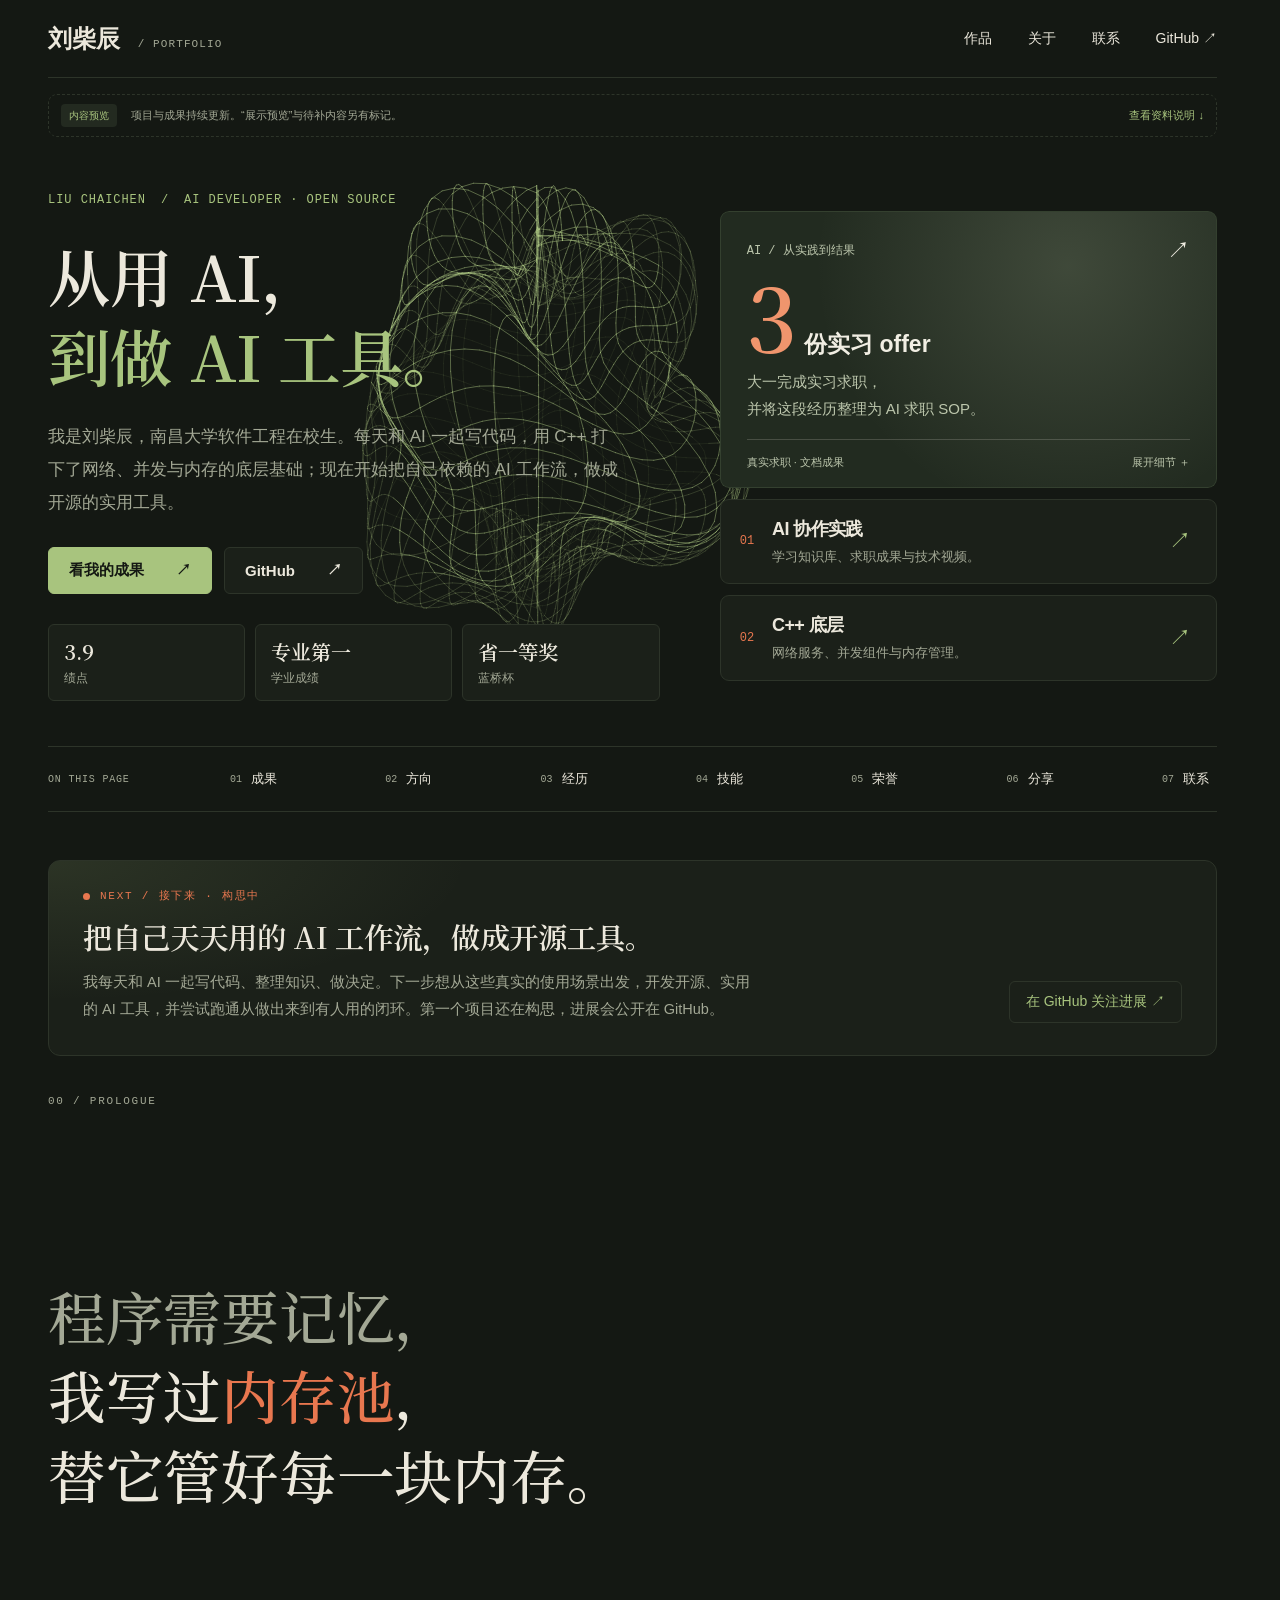
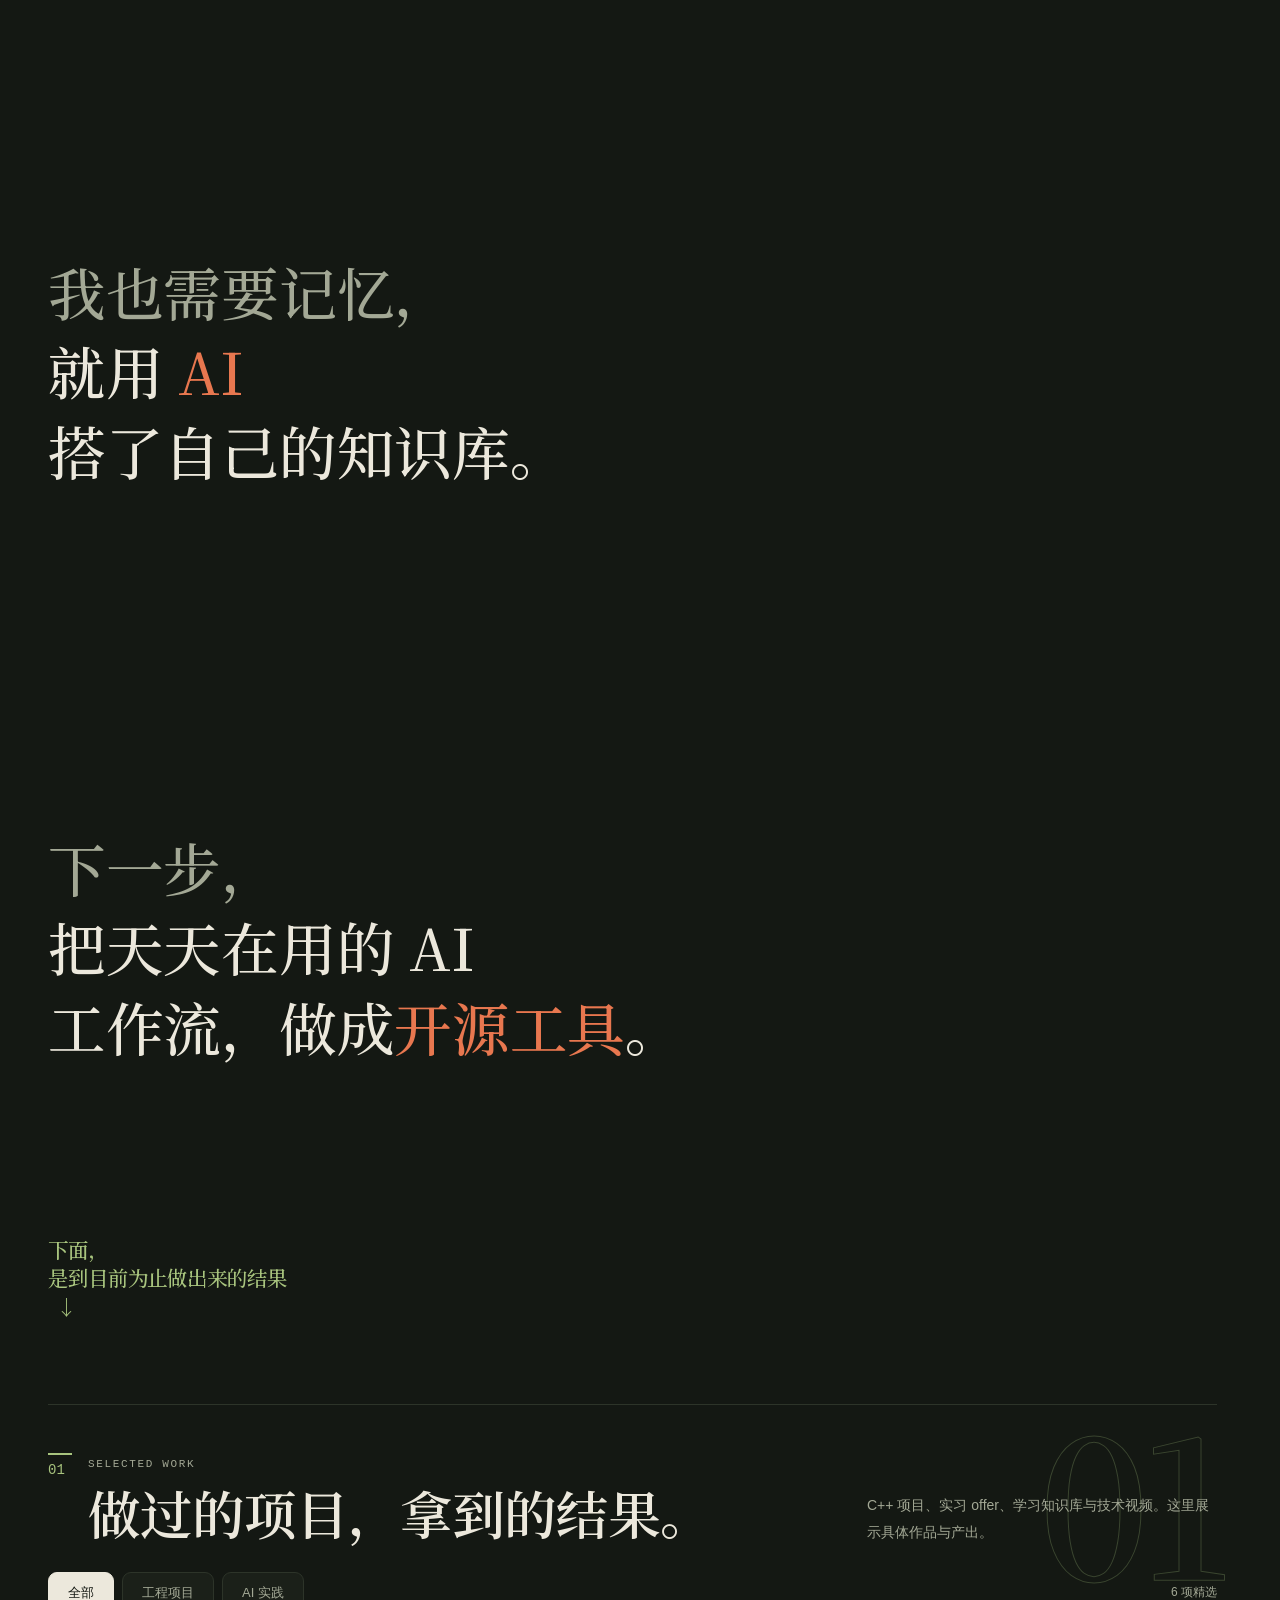
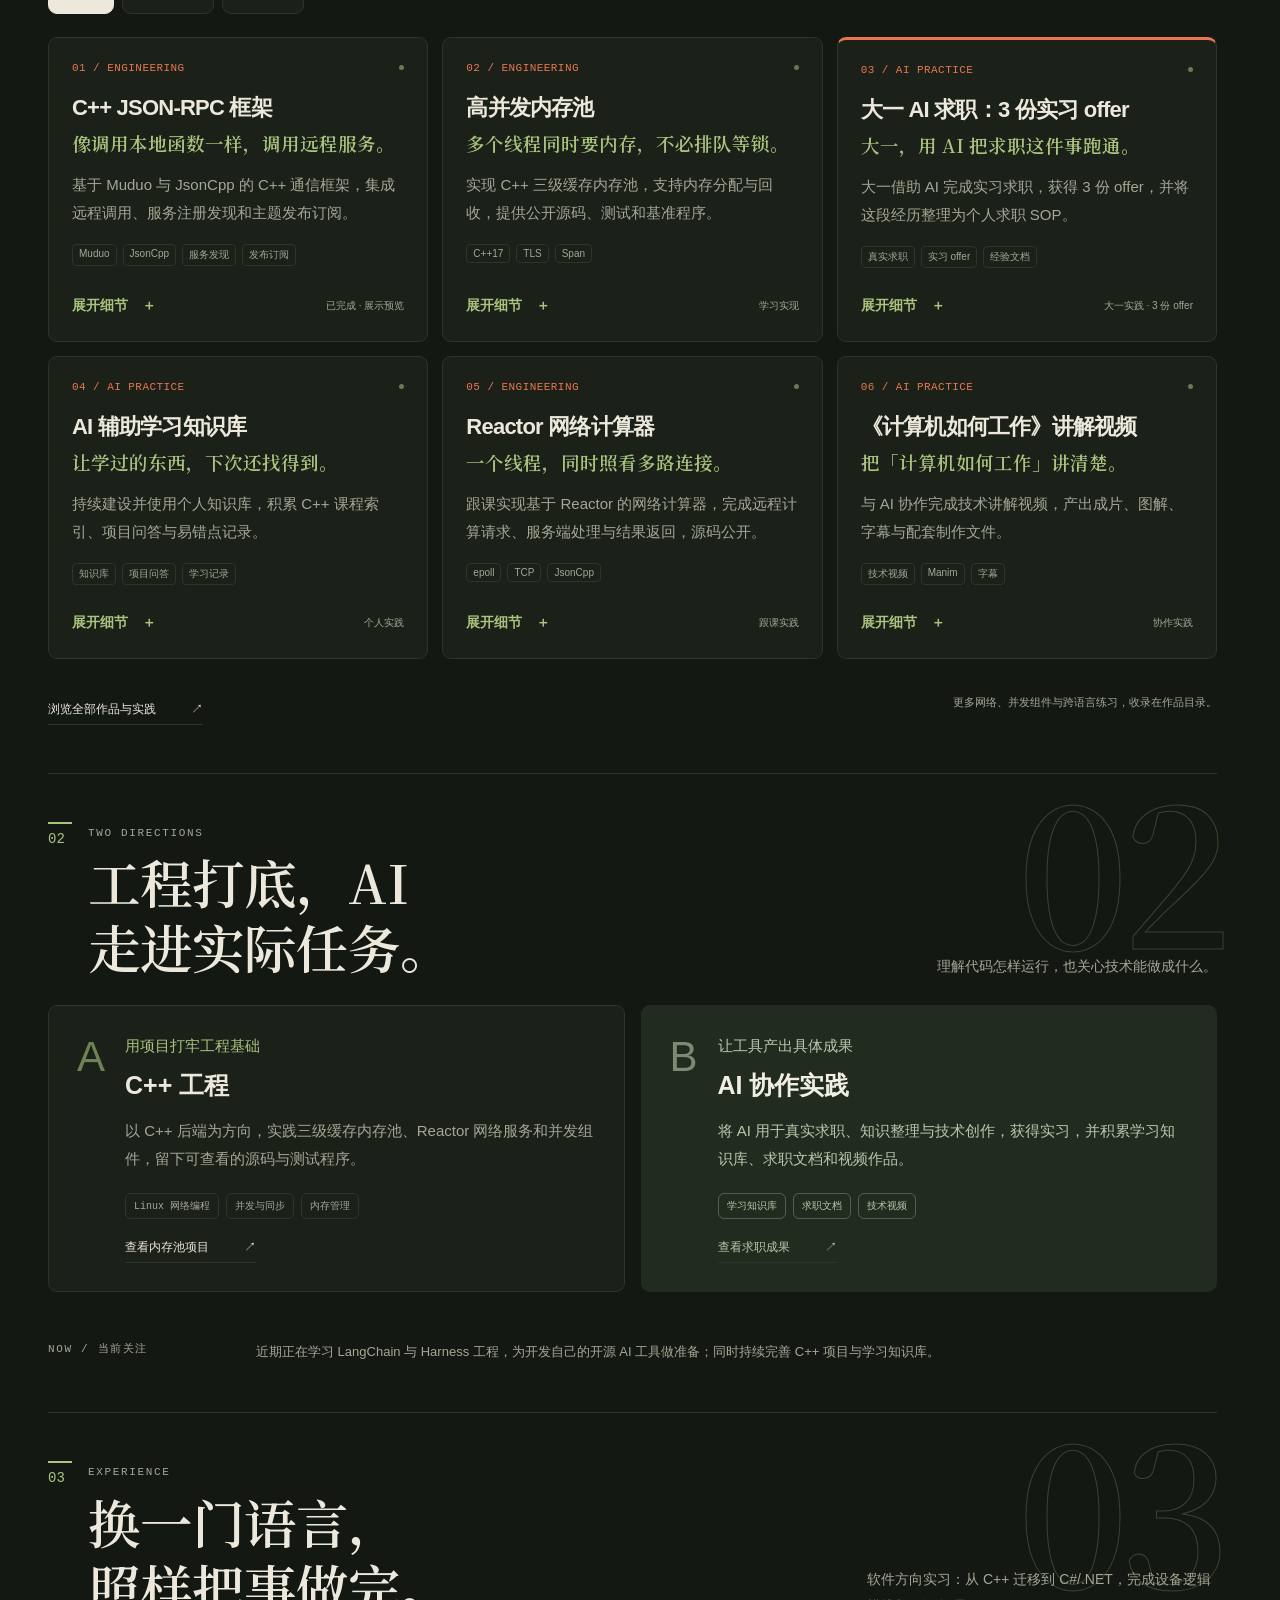
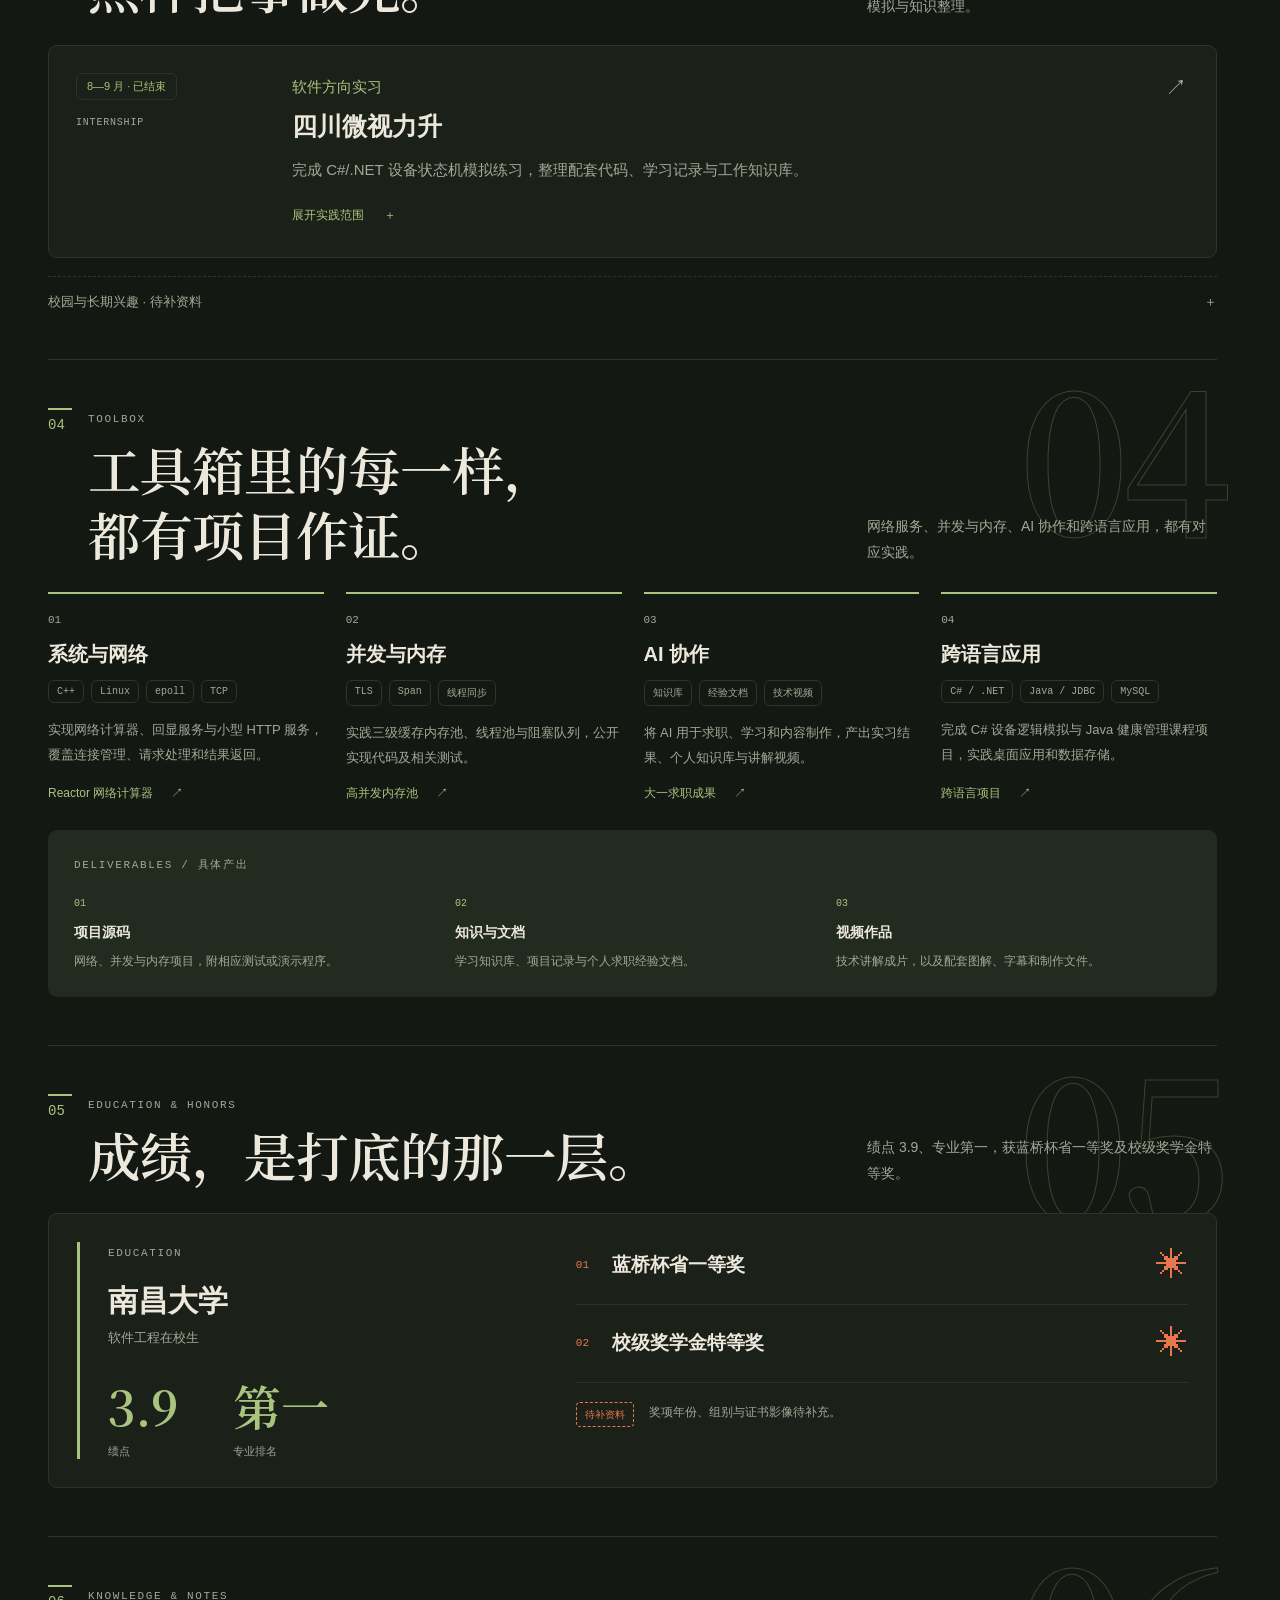
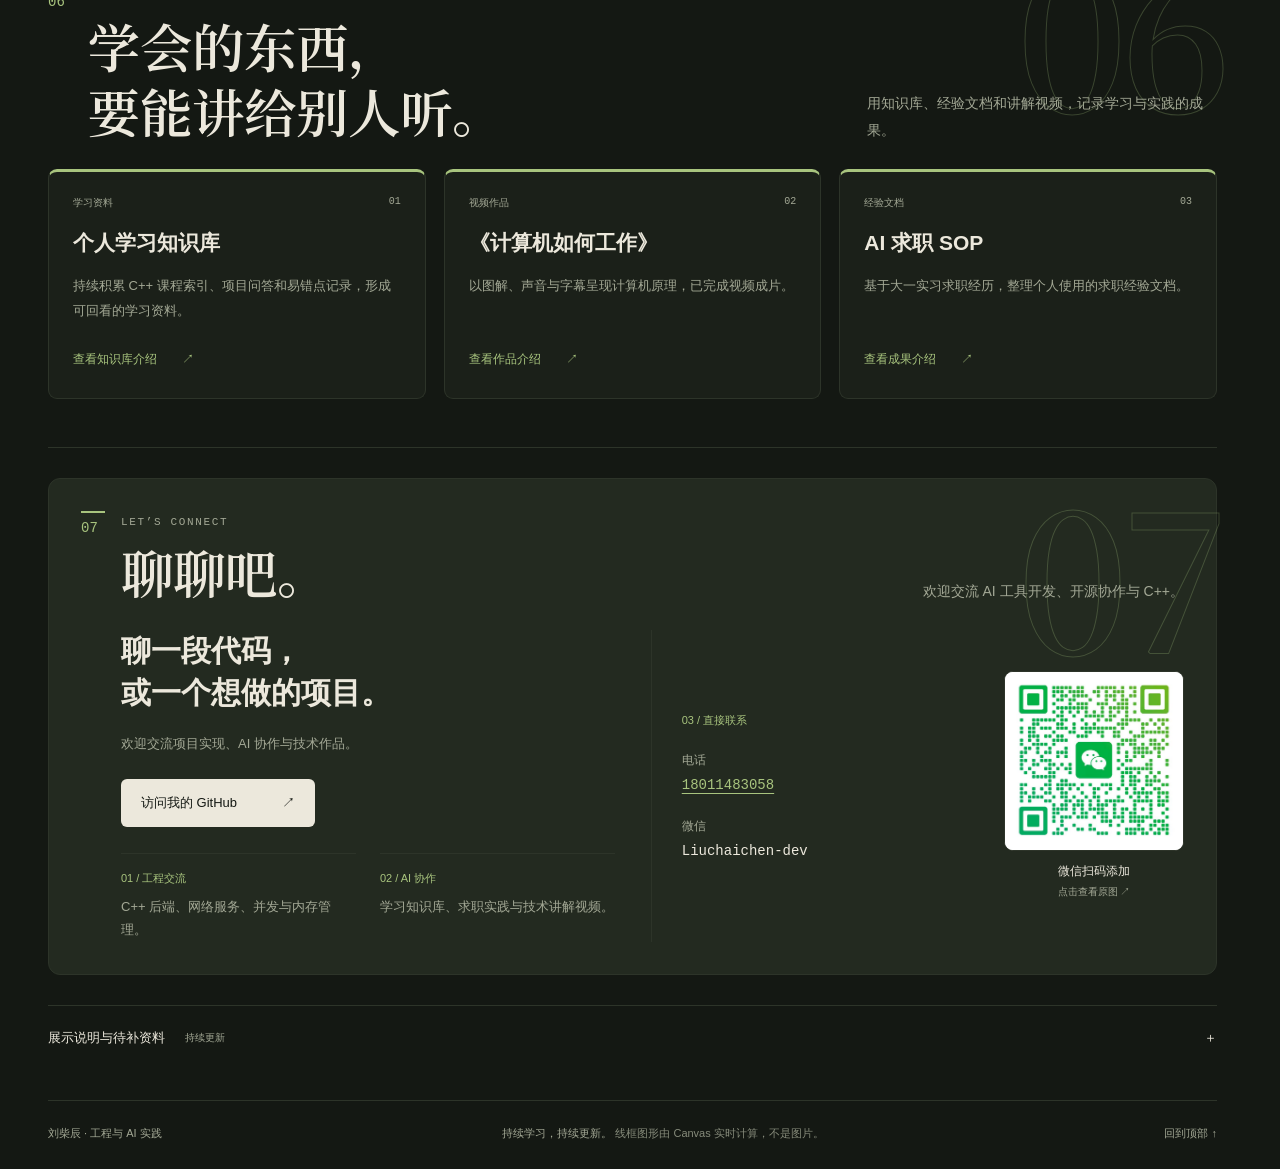
==== commit bf4456a4: "Reposition homepage as AI developer with motion layer and dark theme - Hero: "从用 AI，到做 AI 工具。" with " ====
--- a/index.html
+++ b/index.html
@@ -1,8 +1,8 @@
-<!DOCTYPE html><html lang="zh-CN" data-theme="workshop"><head><meta charset="utf-8"><meta name="viewport" content="width=device-width,initial-scale=1"><meta name="description" content="刘柴辰，南昌大学软件工程在校生。C++ 网络与内存项目、AI 辅助学习知识库、技术讲解视频，以及大一获得 3 份实习 offer 的求职实践。"><meta name="robots" content="noindex,nofollow"><meta name="theme-color" content="#f8f3e9"><title>刘柴辰 · 工程与 AI 实践</title><link rel="icon" href="/favicon.svg" type="image/svg+xml"><link rel="canonical" href="https://mahiro726.github.io/"><meta property="og:type" content="website"><meta property="og:title" content="刘柴辰 · 工程与 AI 实践"><meta property="og:description" content="刘柴辰，南昌大学软件工程在校生。C++ 网络与内存项目、AI 辅助学习知识库、技术讲解视频，以及大一获得 3 份实习 offer 的求职实践。"><meta property="og:url" content="https://mahiro726.github.io/"><script>(function(){const themeColors = {"workshop":"#f8f3e9","ink":"#f4f4f1"};
+<!DOCTYPE html><html lang="zh-CN" data-mx-positioning="ai-dev" data-theme="workshop" data-mx-prod data-mx-palette="b" data-mx-story="bold"><head><meta charset="utf-8"><meta name="viewport" content="width=device-width,initial-scale=1"><meta name="description" content="刘柴辰，南昌大学软件工程在校生，AI 工作流的重度用户。正在从用 AI 走向做 AI 工具，计划开发开源的实用 AI 项目；另有 C++ 网络与内存项目、AI 学习知识库与大一 3 份实习 offer 的求职实践。"><meta name="robots" content="noindex,nofollow"><meta name="theme-color" content="#f8f3e9"><title>刘柴辰 · 从用 AI，到做 AI 工具</title><link rel="icon" href="/favicon.svg" type="image/svg+xml"><link rel="canonical" href="https://mahiro726.github.io/"><meta property="og:type" content="website"><meta property="og:title" content="刘柴辰 · 从用 AI，到做 AI 工具"><meta property="og:description" content="刘柴辰，南昌大学软件工程在校生，AI 工作流的重度用户。正在从用 AI 走向做 AI 工具，计划开发开源的实用 AI 项目；另有 C++ 网络与内存项目、AI 学习知识库与大一 3 份实习 offer 的求职实践。"><meta property="og:url" content="https://mahiro726.github.io/"><script>(function(){const themeColors = {"workshop":"#f8f3e9","ink":"#f4f4f1"};
 const defaultTheme = "workshop";
 
       const requestedTheme = new URLSearchParams(location.search).get('theme');
       const selectedTheme = Object.hasOwn(themeColors, requestedTheme) ? requestedTheme : defaultTheme;
       document.documentElement.dataset.theme = selectedTheme;
       document.querySelector('meta[name="theme-color"]').content = themeColors[selectedTheme];
-    })();</script><link rel="stylesheet" href="/_astro/SiteLayout.C_KV_Vcp.css"><link rel="stylesheet" href="/_astro/index.BaNpOjZV.css"></head><body data-page="home"><a class="skip-link" href="#main">跳到正文</a><div class="site"><header class="site-nav"><a href="/" class="wordmark">刘柴辰<span> / PORTFOLIO</span></a><nav aria-label="主导航"><a href="/work/">作品</a><a href="/#about">关于</a><a href="/#contact">联系</a><a href="https://github.com/mahiro726" target="_blank" rel="noopener noreferrer">GitHub ↗</a></nav></header><main id="main"><aside class="review-banner" aria-label="内容预览说明"><span class="review-pill">内容预览</span><p>项目与成果持续更新。“展示预览”与待补内容另有标记。</p><a href="#content-checklist">查看资料说明 ↓</a></aside><section class="evidence-hero" aria-labelledby="home-title"><div class="evidence-hero-copy"><p class="hero-eyebrow">LIU CHAICHEN <span>/</span> C++ & AI PRACTICE</p><h1 id="home-title">理解系统，<br><em>也把 AI 用出结果。</em></h1><p class="evidence-hero-intro">我是刘柴辰，南昌大学软件工程在校生。围绕网络、并发与内存管理做 C++ 项目，也用 AI 完成学习、求职与技术创作。</p><div class="hero-actions"><a class="hero-button" href="#works">看我的成果 <span>↗</span></a><a class="hero-button hero-button-light" href="https://github.com/mahiro726" target="_blank" rel="noopener noreferrer">GitHub <span>↗</span></a></div><div class="hero-proof-strip" aria-label="学业与荣誉概览"><div data-hover-card="compact"><strong>3.9</strong><span>绩点</span></div><div data-hover-card="compact"><strong>专业第一</strong><span>学业成绩</span></div><div data-hover-card="compact"><strong>省一等奖</strong><span>蓝桥杯</span></div></div></div><div class="hero-evidence-stack"><a class="hero-result-panel" data-hover-card="surface" data-hover-tone="dark" href="/work/interview/" data-detail="interview" aria-label="展开 AI 求职成果细节"><div class="hero-panel-top"><span>AI / 从实践到结果</span><span aria-hidden="true">↗</span></div><p class="hero-result-value"><strong>3</strong><span>份实习 offer</span></p><p class="hero-result-description">大一完成实习求职，<br>并将这段经历整理为 AI 求职 SOP。</p><div class="hero-panel-bottom"><span>真实求职 · 文档成果</span><span>展开细节 ＋</span></div></a><div class="hero-mini-panel" data-hover-card="compact"><span class="hero-mini-number">01</span><div><h2>C++ 工程</h2><p>网络服务、并发组件与内存管理。</p></div><a href="/work/memory-pool/" aria-label="查看C++ 工程代表作品">↗</a></div><div class="hero-mini-panel" data-hover-card="compact"><span class="hero-mini-number">02</span><div><h2>AI 协作实践</h2><p>学习知识库、求职成果与技术视频。</p></div><a href="/work/interview/" aria-label="查看AI 协作实践代表作品">↗</a></div></div></section><nav class="chapter-nav" aria-label="首页章节"><span>ON THIS PAGE</span><a href="#works"><small>01</small>成果</a><a href="#about"><small>02</small>方向</a><a href="#experience"><small>03</small>经历</a><a href="#skills"><small>04</small>技能</a><a href="#honors"><small>05</small>荣誉</a><a href="#notes"><small>06</small>分享</a><a href="#contact"><small>07</small>联系</a></nav><section class="chapter-section chapter-projects" id="works" aria-labelledby="works-title" data-chapter><header class="chapter-heading"><div class="chapter-title"><span class="chapter-number">01</span><div><span class="section-label">SELECTED WORK</span><h2 id="works-title">做过的项目，拿到的结果。</h2></div></div><p>C++ 项目、实习 offer、学习知识库与技术视频。这里展示具体作品与产出。</p></header><div data-project-scope="featured"><nav class="filter-bar home-filter" aria-label="筛选作品" data-filter-bar hidden><button type="button" data-filter="all" aria-pressed="true">全部</button><button type="button" data-filter="engineering" aria-pressed="false">工程项目</button><button type="button" data-filter="ai" aria-pressed="false">AI 实践</button><span data-filter-summary aria-live="polite">6 项精选</span></nav><div class="project-grid"><article class="project evidence-card" data-kind="engineering" data-project="json-rpc"><div class="evidence-kicker"><span>01 / ENGINEERING</span><span class="evidence-marker" aria-hidden="true"></span></div><h3>C++ JSON-RPC 框架</h3><p class="evidence-summary">基于 Muduo 与 JsonCpp 的 C++ 通信框架，集成远程调用、服务注册发现和主题发布订阅。</p><ul class="evidence-tags" aria-label="项目标签"><li>Muduo</li><li>JsonCpp</li><li>服务发现</li><li>发布订阅</li></ul><div class="evidence-footer"><a class="detail-trigger" href="/work/json-rpc/" data-detail="json-rpc" aria-label="展开C++ JSON-RPC 框架细节">展开细节 <span aria-hidden="true">＋</span></a><span class="evidence-status">已完成 · 展示预览</span></div></article><article class="project evidence-card" data-kind="engineering" data-project="memory-pool"><div class="evidence-kicker"><span>02 / ENGINEERING</span><span class="evidence-marker" aria-hidden="true"></span></div><h3>高并发内存池</h3><p class="evidence-summary">实现 C++ 三级缓存内存池，支持内存分配与回收，提供公开源码、测试和基准程序。</p><ul class="evidence-tags" aria-label="项目标签"><li>C++17</li><li>TLS</li><li>Span</li></ul><div class="evidence-footer"><a class="detail-trigger" href="/work/memory-pool/" data-detail="memory-pool" aria-label="展开高并发内存池细节">展开细节 <span aria-hidden="true">＋</span></a><span class="evidence-status">学习实现</span></div></article><article class="project evidence-card" data-kind="ai" data-project="interview"><div class="evidence-kicker"><span>03 / AI PRACTICE</span><span class="evidence-marker" aria-hidden="true"></span></div><h3>大一 AI 求职：3 份实习 offer</h3><p class="evidence-summary">大一借助 AI 完成实习求职，获得 3 份 offer，并将这段经历整理为个人求职 SOP。</p><ul class="evidence-tags" aria-label="项目标签"><li>真实求职</li><li>实习 offer</li><li>经验文档</li></ul><div class="evidence-footer"><a class="detail-trigger" href="/work/interview/" data-detail="interview" aria-label="展开大一 AI 求职：3 份实习 offer细节">展开细节 <span aria-hidden="true">＋</span></a><span class="evidence-status">大一实践 · 3 份 offer</span></div></article><article class="project evidence-card" data-kind="ai" data-project="ai-learning"><div class="evidence-kicker"><span>04 / AI PRACTICE</span><span class="evidence-marker" aria-hidden="true"></span></div><h3>AI 辅助学习知识库</h3><p class="evidence-summary">持续建设并使用个人知识库，积累 C++ 课程索引、项目问答与易错点记录。</p><ul class="evidence-tags" aria-label="项目标签"><li>知识库</li><li>项目问答</li><li>学习记录</li></ul><div class="evidence-footer"><a class="detail-trigger" href="/work/ai-learning/" data-detail="ai-learning" aria-label="展开AI 辅助学习知识库细节">展开细节 <span aria-hidden="true">＋</span></a><span class="evidence-status">个人实践</span></div></article><article class="project evidence-card" data-kind="engineering" data-project="reactor-calculator"><div class="evidence-kicker"><span>05 / ENGINEERING</span><span class="evidence-marker" aria-hidden="true"></span></div><h3>Reactor 网络计算器</h3><p class="evidence-summary">跟课实现基于 Reactor 的网络计算器，完成远程计算请求、服务端处理与结果返回，源码公开。</p><ul class="evidence-tags" aria-label="项目标签"><li>epoll</li><li>TCP</li><li>JsonCpp</li></ul><div class="evidence-footer"><a class="detail-trigger" href="/work/reactor-calculator/" data-detail="reactor-calculator" aria-label="展开Reactor 网络计算器细节">展开细节 <span aria-hidden="true">＋</span></a><span class="evidence-status">跟课实践</span></div></article><article class="project evidence-card" data-kind="ai" data-project="technical-video"><div class="evidence-kicker"><span>06 / AI PRACTICE</span><span class="evidence-marker" aria-hidden="true"></span></div><h3>《计算机如何工作》讲解视频</h3><p class="evidence-summary">与 AI 协作完成技术讲解视频，产出成片、图解、字幕与配套制作文件。</p><ul class="evidence-tags" aria-label="项目标签"><li>技术视频</li><li>Manim</li><li>字幕</li></ul><div class="evidence-footer"><a class="detail-trigger" href="/work/technical-video/" data-detail="technical-video" aria-label="展开《计算机如何工作》讲解视频细节">展开细节 <span aria-hidden="true">＋</span></a><span class="evidence-status">协作实践</span></div></article></div></div><div class="chapter-project-tail"><a class="text-link" href="/work/">浏览全部作品与实践 <span>↗</span></a><span>更多网络、并发组件与跨语言练习，收录在作品目录。</span></div></section><section class="chapter-section" id="about" aria-labelledby="about-title" data-chapter><header class="chapter-heading"><div class="chapter-title"><span class="chapter-number">02</span><div><span class="section-label">TWO DIRECTIONS</span><h2 id="about-title">工程打底，AI 走进实际任务。</h2></div></div><p>理解代码怎样运行，也关心技术能做成什么。</p></header><div class="direction-grid"><article class="direction" data-hover-card="surface"><span class="direction-letter" aria-hidden="true">A</span><div><p class="direction-subtitle">用项目打牢工程基础</p><h3>C++ 工程</h3><p>以 C++ 后端为方向，实践三级缓存内存池、Reactor 网络服务和并发组件，留下可查看的源码与测试程序。</p><div class="tags"><span>Linux 网络编程</span><span>并发与同步</span><span>内存管理</span></div><a class="text-link" href="/work/memory-pool/">查看内存池项目 <span>↗</span></a></div></article><article class="direction" data-hover-card="surface" data-hover-tone="dark"><span class="direction-letter" aria-hidden="true">B</span><div><p class="direction-subtitle">让工具产出具体成果</p><h3>AI 协作实践</h3><p>将 AI 用于真实求职、知识整理与技术创作，获得实习，并积累学习知识库、求职文档和视频作品。</p><div class="tags"><span>学习知识库</span><span>求职文档</span><span>技术视频</span></div><a class="text-link" href="/work/interview/">查看求职成果 <span>↗</span></a></div></article></div><div class="focus-strip"><span class="section-label">NOW / 当前关注</span><p>近期正在学习 LangChain 与 Harness 工程，探索 AI 应用开发；同时持续完善 C++ 项目与学习知识库。</p></div></section><section class="chapter-section" id="experience" aria-labelledby="experience-title" data-chapter><header class="chapter-heading"><div class="chapter-title"><span class="chapter-number">03</span><div><span class="section-label">EXPERIENCE</span><h2 id="experience-title">实习与实践</h2></div></div><p>软件方向实习：从 C++ 迁移到 C#/.NET，完成设备逻辑模拟与知识整理。</p></header><div class="experience-list"><article class="experience-row" data-hover-card="compact"><div class="experience-when"><span class="status-label">8—9 月 · 已结束</span><span>INTERNSHIP</span></div><div class="experience-main"><p class="experience-role">软件方向实习</p><h3>四川微视力升</h3><p>完成 C#/.NET 设备状态机模拟练习，整理配套代码、学习记录与工作知识库。</p><details><summary>展开实践范围 <span>＋</span></summary><p>基于已有 C++ 基础学习 C#/.NET，编写控制台程序模拟设备状态变化与事件通知。展示范围为个人模拟练习，不涉及生产线交付或企业内部资料。</p><a class="text-link" href="/work/#practice-csharp">查看模拟项目 ↗</a></details></div><span class="experience-endmark" aria-hidden="true">↗</span></article></div><details class="experience-samples"><summary>校园与长期兴趣 · 待补资料 <span>＋</span></summary><div class="experience-sample-grid"><article class="experience-row is-sample" data-hover-card="compact" data-placeholder="true"><div class="experience-when"><span class="sample-label">待补充</span><span>CAMPUS</span></div><div class="experience-main"><p class="experience-role">资料预留 · 非经历陈述</p><h3>校园经历</h3><p>预留社团、竞赛团队或校园项目的展示位置。</p><details><summary>查看占位说明 <span>＋</span></summary><p>确认实际经历、个人角色与成果后再补充；当前不作为本人履历。</p></details></div></article><article class="experience-row is-sample" data-hover-card="compact" data-placeholder="true"><div class="experience-when"><span class="sample-label">待补充</span><span>BEYOND CODE</span></div><div class="experience-main"><p class="experience-role">资料预留 · 非经历陈述</p><h3>长期兴趣</h3><p>预留技术之外持续投入的兴趣与作品。</p><details><summary>查看占位说明 <span>＋</span></summary><p>待补充真实兴趣及相关作品；当前不作为本人经历。</p></details></div></article></div></details></section><section class="chapter-section" id="skills" aria-labelledby="skills-title" data-chapter><header class="chapter-heading"><div class="chapter-title"><span class="chapter-number">04</span><div><span class="section-label">TOOLBOX</span><h2 id="skills-title">项目中的技术能力</h2></div></div><p>网络服务、并发与内存、AI 协作和跨语言应用，都有对应实践。</p></header><div class="toolbox-list"><article class="toolbox-row" data-hover-card="row"><span class="toolbox-number">01</span><div><h3>系统与网络</h3><div class="tags"><span>C++</span><span>Linux</span><span>epoll</span><span>TCP</span></div></div><p>实现网络计算器、回显服务与小型 HTTP 服务，覆盖连接管理、请求处理和结果返回。</p><a href="/work/reactor-calculator/">Reactor 网络计算器<span>↗</span></a></article><article class="toolbox-row" data-hover-card="row"><span class="toolbox-number">02</span><div><h3>并发与内存</h3><div class="tags"><span>TLS</span><span>Span</span><span>线程同步</span></div></div><p>实践三级缓存内存池、线程池与阻塞队列，公开实现代码及相关测试。</p><a href="/work/memory-pool/">高并发内存池<span>↗</span></a></article><article class="toolbox-row" data-hover-card="row"><span class="toolbox-number">03</span><div><h3>AI 协作</h3><div class="tags"><span>知识库</span><span>经验文档</span><span>技术视频</span></div></div><p>将 AI 用于求职、学习和内容制作，产出实习结果、个人知识库与讲解视频。</p><a href="/work/interview/">大一求职成果<span>↗</span></a></article><article class="toolbox-row" data-hover-card="row"><span class="toolbox-number">04</span><div><h3>跨语言应用</h3><div class="tags"><span>C# / .NET</span><span>Java / JDBC</span><span>MySQL</span></div></div><p>完成 C# 设备逻辑模拟与 Java 健康管理课程项目，实践桌面应用和数据存储。</p><a href="/work/#practice-csharp">跨语言项目<span>↗</span></a></article></div><div class="method-inline" data-hover-card="compact" id="method"><span class="section-label">DELIVERABLES / 具体产出</span><div><p><span>01</span><strong>项目源码</strong>网络、并发与内存项目，附相应测试或演示程序。</p><p><span>02</span><strong>知识与文档</strong>学习知识库、项目记录与个人求职经验文档。</p><p><span>03</span><strong>视频作品</strong>技术讲解成片，以及配套图解、字幕和制作文件。</p></div></div></section><section class="chapter-section" id="honors" aria-labelledby="honors-title" data-chapter><header class="chapter-heading"><div class="chapter-title"><span class="chapter-number">05</span><div><span class="section-label">EDUCATION &amp; HONORS</span><h2 id="honors-title">教育与荣誉</h2></div></div><p>绩点 3.9、专业第一，获蓝桥杯省一等奖及校级奖学金特等奖。</p></header><div class="education-layout" data-hover-card="compact"><div class="education-school"><span class="section-label">EDUCATION</span><h3>南昌大学</h3><p>软件工程在校生</p><div class="academic-numbers"><div><strong>3.9</strong><span>绩点</span></div><div><strong>第一</strong><span>专业排名</span></div></div></div><div class="award-list"><article><span class="award-index">01</span><h3>蓝桥杯省一等奖</h3><span class="award-symbol" aria-hidden="true">✳</span></article><article><span class="award-index">02</span><h3>校级奖学金特等奖</h3><span class="award-symbol" aria-hidden="true">✳</span></article><div class="certificate-note"><span class="sample-label">待补资料</span><p>奖项年份、组别与证书影像待补充。</p></div></div></div></section><section class="chapter-section" id="notes" aria-labelledby="notes-title" data-chapter><header class="chapter-heading"><div class="chapter-title"><span class="chapter-number">06</span><div><span class="section-label">KNOWLEDGE &amp; NOTES</span><h2 id="notes-title">代码之外的作品</h2></div></div><p>用知识库、经验文档和讲解视频，记录学习与实践的成果。</p></header><div class="notes-grid"><article class="note-preview" data-hover-card="surface"><div class="note-topline"><span>学习资料</span><span>01</span></div><h3>个人学习知识库</h3><p>持续积累 C++ 课程索引、项目问答和易错点记录，形成可回看的学习资料。</p><a href="/work/ai-learning/">查看知识库介绍 <span>↗</span></a></article><article class="note-preview" data-hover-card="surface"><div class="note-topline"><span>视频作品</span><span>02</span></div><h3>《计算机如何工作》</h3><p>以图解、声音与字幕呈现计算机原理，已完成视频成片。</p><a href="/work/technical-video/">查看作品介绍 <span>↗</span></a></article><article class="note-preview" data-hover-card="surface"><div class="note-topline"><span>经验文档</span><span>03</span></div><h3>AI 求职 SOP</h3><p>基于大一实习求职经历，整理个人使用的求职经验文档。</p><a href="/work/interview/">查看成果介绍 <span>↗</span></a></article></div></section><section class="chapter-section contact-chapter" data-hover-card="compact" id="contact" aria-labelledby="contact-title" data-chapter><header class="chapter-heading"><div class="chapter-title"><span class="chapter-number">07</span><div><span class="section-label">LET’S CONNECT</span><h2 id="contact-title">联系与交流</h2></div></div><p>欢迎交流 C++ 开发、AI 协作与技术表达。</p></header><div class="contact-body"><div class="contact-intro"><h3>聊一段代码，<br>或一个想做的项目。</h3><p>欢迎交流项目实现、AI 协作与技术作品。</p><a class="primary" href="https://github.com/mahiro726" target="_blank" rel="noopener noreferrer">访问我的 GitHub <span>↗</span></a></div><div class="contact-channels" data-astro-cid-dkh6vlrr><div class="contact-direct" data-astro-cid-dkh6vlrr><span class="contact-label" data-astro-cid-dkh6vlrr>03 / 直接联系</span><dl class="contact-values" data-astro-cid-dkh6vlrr><div data-astro-cid-dkh6vlrr><dt data-astro-cid-dkh6vlrr>电话</dt><dd data-astro-cid-dkh6vlrr><a href="tel:18011483058" data-astro-cid-dkh6vlrr>18011483058</a></dd></div><div data-astro-cid-dkh6vlrr><dt data-astro-cid-dkh6vlrr>微信</dt><dd data-astro-cid-dkh6vlrr><span class="wechat-id" data-astro-cid-dkh6vlrr>Liuchaichen-dev</span></dd></div></dl></div><figure class="wechat-qr" data-qr-visible data-astro-cid-dkh6vlrr><a class="qr-image-link" href="/contact/wechat-qr.jpg" target="_blank" rel="noopener noreferrer" aria-label="在新标签页查看微信二维码原图" data-astro-cid-dkh6vlrr><img src="/contact/wechat-qr.jpg" alt="刘柴辰的微信好友二维码" width="968" height="1439" loading="lazy" decoding="async" data-astro-cid-dkh6vlrr></a><figcaption class="qr-hint" data-astro-cid-dkh6vlrr>微信扫码添加<br data-astro-cid-dkh6vlrr><span data-astro-cid-dkh6vlrr>点击查看原图 ↗</span></figcaption></figure></div><div class="contact-options"><div><span>01 / 工程交流</span><p>C++ 后端、网络服务、并发与内存管理。</p></div><div><span>02 / AI 协作</span><p>学习知识库、求职实践与技术讲解视频。</p></div></div></div></section><details class="content-checklist" id="content-checklist"><summary><span>展示说明与待补资料</span><small>持续更新</small><span class="checklist-toggle">＋</span></summary><div><p>视觉与章节组织参考 <a href="https://lilanyuan.net/" target="_blank" rel="noopener noreferrer">李兰源</a> 与 <a href="https://kane959.github.io/" target="_blank" rel="noopener noreferrer">黄海辰</a>。项目、教育与荣誉使用本人资料；待补栏目不作为经历陈述。</p><dl><div><dt>实习经历</dt><dd>已确认 8—9 月且实习结束；年份、正式岗位名称，以及其他希望公开的具体职责或成果仍可补充。</dd></div><div><dt>校园与兴趣</dt><dd>是否有社团、实验室、志愿活动，或持续投入的兴趣；没有就删去对应占位。</dd></div><div><dt>荣誉资料</dt><dd>奖项年份、组别，及可以展示的证书图片；绩点分母和排名统计范围。</dd></div><div><dt>分享链接</dt><dd>如希望补充，可提供公开文章、视频或知识库链接。</dd></div></dl><p>JSON-RPC 暂按完成后的形态展示，并非实际完成记录；具体状态以项目中的“展示预览”说明为准。</p></div></details></main><footer class="site-footer"><span>刘柴辰 · 工程与 AI 实践</span><span>持续学习，持续更新。</span><a href="#main">回到顶部 ↑</a></footer></div><dialog id="project-dialog" class="project-dialog"><div data-dialog-content></div></dialog><template data-preview="json-rpc"><div class="detail-header"><div><span class="section-label">C++ / 远程调用 · 已完成 · 展示预览</span><h2 id="preview-title-json-rpc">C++ JSON-RPC 框架</h2></div><button type="button" class="detail-close" data-close-detail aria-label="关闭项目细节" autofocus>×</button></div><div class="detail-content"><p class="detail-intro">面向 C++ 网络应用，将远程调用、服务发现与主题消息整合到统一框架中。</p><section><h3>主要功能</h3><ul><li>远程调用：同步、异步与回调接口。</li><li>服务发现：服务注册与地址查询。</li><li>主题消息：发布、订阅与消息推送。</li></ul></section><section><h3>工程特点</h3><p>通信与业务分层，共用消息处理能力，对外提供统一接口。</p></section><section><h3>展示说明</h3><p>本条暂按项目完成后的状态预览，不作为实际完成记录。</p></section><div class="detail-actions"><a class="detail-primary" href="/work/json-rpc/">查看项目介绍 ↗</a><a href="https://github.com/mahiro726/json_rpc" target="_blank" rel="noopener noreferrer">查看公开源码 ↗</a><button type="button" data-close-detail>返回浏览</button></div></div></template><template data-preview="memory-pool"><div class="detail-header"><div><span class="section-label">C++ / 内存与并发 · 学习实现</span><h2 id="preview-title-memory-pool">高并发内存池</h2></div><button type="button" class="detail-close" data-close-detail aria-label="关闭项目细节" autofocus>×</button></div><div class="detail-content"><p class="detail-intro">参照 tcmalloc 思路完成三级缓存内存池的学习实现，将内存管理与并发知识落实到代码。</p><section><h3>实现范围</h3><p>ThreadCache、CentralCache 与 PageCache 三层协作，覆盖线程本地缓存、共享对象管理和页级分配。</p></section><section><h3>可查看的产出</h3><p>公开仓库包含实现源码、测试和基准程序，可进一步查看项目代码与测试入口。</p></section><div class="detail-actions"><a class="detail-primary" href="/work/memory-pool/">查看项目介绍 ↗</a><a href="https://github.com/mahiro726/ConcurrentMemoryPool" target="_blank" rel="noopener noreferrer">查看公开源码 ↗</a><button type="button" data-close-detail>返回浏览</button></div></div></template><template data-preview="interview"><div class="detail-header"><div><span class="section-label">AI / 真实成果 · 大一实践 · 3 份 offer</span><h2 id="preview-title-interview">大一 AI 求职：3 份实习 offer</h2></div><button type="button" class="detail-close" data-close-detail aria-label="关闭项目细节" autofocus>×</button></div><div class="detail-content"><p class="detail-intro">大一获得 3 份实习 offer，并进入实习。这是一次有实际录用结果的 AI 协作实践。</p><section><h3>我的角色</h3><p>本人完成求职准备、参加面试并作出选择；AI 辅助材料整理与表达练习。</p></section><section><h3>文档成果</h3><p>将实际求职经历整理为 AI 求职 SOP，留作后续求职与经验回顾的资料。</p></section><div class="detail-actions"><a class="detail-primary" href="/work/interview/">查看项目介绍 ↗</a><button type="button" data-close-detail>返回浏览</button></div></div></template><template data-preview="ai-learning"><div class="detail-header"><div><span class="section-label">AI / 学习与知识组织 · 个人实践</span><h2 id="preview-title-ai-learning">AI 辅助学习知识库</h2></div><button type="button" class="detail-close" data-close-detail aria-label="关闭项目细节" autofocus>×</button></div><div class="detail-content"><p class="detail-intro">从零散文件逐步迭代为持续使用的学习资料库，覆盖 C++ 课程与工程项目。</p><section><h3>已有产出</h3><p>课程资料索引、项目问答、易错点与修正记录，形成可持续更新的个人学习资料。</p></section><section><h3>我的参与</h3><p>确定学习需求，实际使用并修订内容；AI 协助整理。参考课程方法，并按个人需要持续调整。</p></section><div class="detail-actions"><a class="detail-primary" href="/work/ai-learning/">查看项目介绍 ↗</a><button type="button" data-close-detail>返回浏览</button></div></div></template><template data-preview="reactor-calculator"><div class="detail-header"><div><span class="section-label">C++ / 网络与协议 · 跟课实践</span><h2 id="preview-title-reactor-calculator">Reactor 网络计算器</h2></div><button type="button" class="detail-close" data-close-detail aria-label="关闭项目细节" autofocus>×</button></div><div class="detail-content"><p class="detail-intro">以网络计算器为业务场景，跟课完成一个连接客户端与服务端的 C++ 网络项目。</p><section><h3>项目功能</h3><p>接收远程计算请求，完成报文解析、计算与结果返回；包含连接管理和异常断开处理。</p></section><section><h3>技术与产出</h3><p>采用 epoll、非阻塞 I/O 与 JsonCpp，分开组织网络、协议和业务代码。完整学习项目源码已公开。</p></section><div class="detail-actions"><a class="detail-primary" href="/work/reactor-calculator/">查看项目介绍 ↗</a><a href="https://github.com/mahiro726/reactor-calculator" target="_blank" rel="noopener noreferrer">查看公开源码 ↗</a><button type="button" data-close-detail>返回浏览</button></div></div></template><template data-preview="technical-video"><div class="detail-header"><div><span class="section-label">AI / 技术讲解视频 · 协作实践</span><h2 id="preview-title-technical-video">《计算机如何工作》讲解视频</h2></div><button type="button" class="detail-close" data-close-detail aria-label="关闭项目细节" autofocus>×</button></div><div class="detail-content"><p class="detail-intro">围绕“计算机如何工作”完成讲解作品，以图解、声音与字幕呈现计算机原理。</p><section><h3>我的参与</h3><p>确定表达目标，审阅内容与画面并提出修改；AI 协助代码与制作环节。</p></section><section><h3>作品状态</h3><p>已完成本地成片及配套制作文件，公开播放入口待补充。</p></section><div class="detail-actions"><a class="detail-primary" href="/work/technical-video/">查看项目介绍 ↗</a><button type="button" data-close-detail>返回浏览</button></div></div></template><template data-preview="java"><div class="detail-header"><div><span class="section-label">APPLICATION / 跨语言应用 · 课程项目</span><h2 id="preview-title-java">Java 健康管理系统</h2></div><button type="button" class="detail-close" data-close-detail aria-label="关闭项目细节" autofocus>×</button></div><div class="detail-content"><p class="detail-intro">基于 Java、JDBC 与 MySQL 的桌面课程项目，完成健康卡信息管理与模拟操作。</p><section><h3>主要功能</h3><p>用户登录、健康卡绑定、模拟刷卡与文件卡号读取。</p></section><section><h3>演示方式</h3><p>使用模拟卡号和文本文件输入完成课程演示，未接入真实读卡硬件。</p></section><div class="detail-actions"><button type="button" data-close-detail>返回浏览</button></div></div></template><template data-preview="csharp"><div class="detail-header"><div><span class="section-label">APPLICATION / 跨语言应用 · 实习期间实践</span><h2 id="preview-title-csharp">C# 设备状态机模拟</h2></div><button type="button" class="detail-close" data-close-detail aria-label="关闭项目细节" autofocus>×</button></div><div class="detail-content"><p class="detail-intro">8—9 月实习期间完成设备逻辑模拟练习，将 C++ 基础迁移到 C#/.NET。</p><section><h3>完成内容</h3><p>控制台设备状态机模拟、状态变化与事件通知，以及配套学习记录。</p></section><section><h3>实践范围</h3><p>个人模拟练习，不作为真实设备或生产线交付案例。</p></section><div class="detail-actions"><button type="button" data-close-detail>返回浏览</button></div></div></template><script type="module" src="/_astro/SiteLayout.astro_astro_type_script_index_0_lang.CzsSExKa.js"></script></body></html>+    })();</script><link rel="stylesheet" href="/_astro/SiteLayout.C_KV_Vcp.css"><link rel="stylesheet" href="/_astro/index.BaNpOjZV.css"><link rel="preload" href="/mx/fonts/noto-serif-sc-600.woff2" as="font" type="font/woff2" crossorigin><link rel="stylesheet" href="/mx/fonts/serif.css"><link rel="stylesheet" href="/mx/motion.css"><link rel="stylesheet" href="/mx/palette.css"><link rel="stylesheet" href="/mx/story.css"><script src="/mx/palette.js"></script><script src="/mx/motion.js" defer></script><script src="/mx/story.js" defer></script></head><body data-page="home"><a class="skip-link" href="#main">跳到正文</a><div class="site"><header class="site-nav"><a href="/" class="wordmark">刘柴辰<span> / PORTFOLIO</span></a><nav aria-label="主导航"><a href="/work/">作品</a><a href="/#about">关于</a><a href="/#contact">联系</a><a href="https://github.com/mahiro726" target="_blank" rel="noopener noreferrer">GitHub ↗</a></nav></header><main id="main"><aside class="review-banner" aria-label="内容预览说明"><span class="review-pill">内容预览</span><p>项目与成果持续更新。“展示预览”与待补内容另有标记。</p><a href="#content-checklist">查看资料说明 ↓</a></aside><section class="evidence-hero" aria-labelledby="home-title"><div class="evidence-hero-copy"><p class="hero-eyebrow">LIU CHAICHEN <span>/</span> AI DEVELOPER · OPEN SOURCE</p><h1 id="home-title">从用 AI，<br><em>到做 AI 工具。</em></h1><p class="evidence-hero-intro">我是刘柴辰，南昌大学软件工程在校生。每天和 AI 一起写代码，用 C++ 打下了网络、并发与内存的底层基础；现在开始把自己依赖的 AI 工作流，做成开源的实用工具。</p><div class="hero-actions"><a class="hero-button" href="#works">看我的成果 <span>↗</span></a><a class="hero-button hero-button-light" href="https://github.com/mahiro726" target="_blank" rel="noopener noreferrer">GitHub <span>↗</span></a></div><div class="hero-proof-strip" aria-label="学业与荣誉概览"><div data-hover-card="compact"><strong>3.9</strong><span>绩点</span></div><div data-hover-card="compact"><strong>专业第一</strong><span>学业成绩</span></div><div data-hover-card="compact"><strong>省一等奖</strong><span>蓝桥杯</span></div></div></div><div class="hero-evidence-stack"><a class="hero-result-panel" data-hover-card="surface" data-hover-tone="dark" href="/work/interview/" data-detail="interview" aria-label="展开 AI 求职成果细节"><div class="hero-panel-top"><span>AI / 从实践到结果</span><span aria-hidden="true">↗</span></div><p class="hero-result-value"><strong>3</strong><span>份实习 offer</span></p><p class="hero-result-description">大一完成实习求职，<br>并将这段经历整理为 AI 求职 SOP。</p><div class="hero-panel-bottom"><span>真实求职 · 文档成果</span><span>展开细节 ＋</span></div></a><div class="hero-mini-panel" data-hover-card="compact"><span class="hero-mini-number">01</span><div><h2>AI 协作实践</h2><p>学习知识库、求职成果与技术视频。</p></div><a href="/work/interview/" aria-label="查看AI 协作实践代表作品">↗</a></div><div class="hero-mini-panel" data-hover-card="compact"><span class="hero-mini-number">02</span><div><h2>C++ 底层</h2><p>网络服务、并发组件与内存管理。</p></div><a href="/work/memory-pool/" aria-label="查看C++ 底层代表作品">↗</a></div></div></section><nav class="chapter-nav" aria-label="首页章节"><span>ON THIS PAGE</span><a href="#works"><small>01</small>成果</a><a href="#about"><small>02</small>方向</a><a href="#experience"><small>03</small>经历</a><a href="#skills"><small>04</small>技能</a><a href="#honors"><small>05</small>荣誉</a><a href="#notes"><small>06</small>分享</a><a href="#contact"><small>07</small>联系</a></nav><section class="mx-now" aria-labelledby="now-title"><p class="mx-now-kicker"><span class="mx-now-dot" aria-hidden="true"></span>NEXT / 接下来 · 构思中</p><div class="mx-now-body"><h2 id="now-title">把自己天天用的 AI 工作流，做成开源工具。</h2><p>我每天和 AI 一起写代码、整理知识、做决定。下一步想从这些真实的使用场景出发，开发开源、实用的 AI 工具，并尝试跑通从做出来到有人用的闭环。第一个项目还在构思，进展会公开在 GitHub。</p></div><a class="mx-now-link" href="https://github.com/mahiro726" target="_blank" rel="noopener noreferrer">在 GitHub 关注进展 <span aria-hidden="true">↗</span></a></section><section class="chapter-section chapter-projects" id="works" aria-labelledby="works-title" data-chapter><header class="chapter-heading"><div class="chapter-title"><span class="chapter-number">01</span><div><span class="section-label">SELECTED WORK</span><h2 id="works-title">做过的项目，拿到的结果。</h2></div></div><p>C++ 项目、实习 offer、学习知识库与技术视频。这里展示具体作品与产出。</p></header><div data-project-scope="featured"><nav class="filter-bar home-filter" aria-label="筛选作品" data-filter-bar hidden><button type="button" data-filter="all" aria-pressed="true">全部</button><button type="button" data-filter="engineering" aria-pressed="false">工程项目</button><button type="button" data-filter="ai" aria-pressed="false">AI 实践</button><span data-filter-summary aria-live="polite">6 项精选</span></nav><div class="project-grid"><article class="project evidence-card" data-kind="engineering" data-project="json-rpc"><div class="evidence-kicker"><span>01 / ENGINEERING</span><span class="evidence-marker" aria-hidden="true"></span></div><h3>C++ JSON-RPC 框架</h3><p class="evidence-summary">基于 Muduo 与 JsonCpp 的 C++ 通信框架，集成远程调用、服务注册发现和主题发布订阅。</p><ul class="evidence-tags" aria-label="项目标签"><li>Muduo</li><li>JsonCpp</li><li>服务发现</li><li>发布订阅</li></ul><div class="evidence-footer"><a class="detail-trigger" href="/work/json-rpc/" data-detail="json-rpc" aria-label="展开C++ JSON-RPC 框架细节">展开细节 <span aria-hidden="true">＋</span></a><span class="evidence-status">已完成 · 展示预览</span></div></article><article class="project evidence-card" data-kind="engineering" data-project="memory-pool"><div class="evidence-kicker"><span>02 / ENGINEERING</span><span class="evidence-marker" aria-hidden="true"></span></div><h3>高并发内存池</h3><p class="evidence-summary">实现 C++ 三级缓存内存池，支持内存分配与回收，提供公开源码、测试和基准程序。</p><ul class="evidence-tags" aria-label="项目标签"><li>C++17</li><li>TLS</li><li>Span</li></ul><div class="evidence-footer"><a class="detail-trigger" href="/work/memory-pool/" data-detail="memory-pool" aria-label="展开高并发内存池细节">展开细节 <span aria-hidden="true">＋</span></a><span class="evidence-status">学习实现</span></div></article><article class="project evidence-card" data-kind="ai" data-project="interview"><div class="evidence-kicker"><span>03 / AI PRACTICE</span><span class="evidence-marker" aria-hidden="true"></span></div><h3>大一 AI 求职：3 份实习 offer</h3><p class="evidence-summary">大一借助 AI 完成实习求职，获得 3 份 offer，并将这段经历整理为个人求职 SOP。</p><ul class="evidence-tags" aria-label="项目标签"><li>真实求职</li><li>实习 offer</li><li>经验文档</li></ul><div class="evidence-footer"><a class="detail-trigger" href="/work/interview/" data-detail="interview" aria-label="展开大一 AI 求职：3 份实习 offer细节">展开细节 <span aria-hidden="true">＋</span></a><span class="evidence-status">大一实践 · 3 份 offer</span></div></article><article class="project evidence-card" data-kind="ai" data-project="ai-learning"><div class="evidence-kicker"><span>04 / AI PRACTICE</span><span class="evidence-marker" aria-hidden="true"></span></div><h3>AI 辅助学习知识库</h3><p class="evidence-summary">持续建设并使用个人知识库，积累 C++ 课程索引、项目问答与易错点记录。</p><ul class="evidence-tags" aria-label="项目标签"><li>知识库</li><li>项目问答</li><li>学习记录</li></ul><div class="evidence-footer"><a class="detail-trigger" href="/work/ai-learning/" data-detail="ai-learning" aria-label="展开AI 辅助学习知识库细节">展开细节 <span aria-hidden="true">＋</span></a><span class="evidence-status">个人实践</span></div></article><article class="project evidence-card" data-kind="engineering" data-project="reactor-calculator"><div class="evidence-kicker"><span>05 / ENGINEERING</span><span class="evidence-marker" aria-hidden="true"></span></div><h3>Reactor 网络计算器</h3><p class="evidence-summary">跟课实现基于 Reactor 的网络计算器，完成远程计算请求、服务端处理与结果返回，源码公开。</p><ul class="evidence-tags" aria-label="项目标签"><li>epoll</li><li>TCP</li><li>JsonCpp</li></ul><div class="evidence-footer"><a class="detail-trigger" href="/work/reactor-calculator/" data-detail="reactor-calculator" aria-label="展开Reactor 网络计算器细节">展开细节 <span aria-hidden="true">＋</span></a><span class="evidence-status">跟课实践</span></div></article><article class="project evidence-card" data-kind="ai" data-project="technical-video"><div class="evidence-kicker"><span>06 / AI PRACTICE</span><span class="evidence-marker" aria-hidden="true"></span></div><h3>《计算机如何工作》讲解视频</h3><p class="evidence-summary">与 AI 协作完成技术讲解视频，产出成片、图解、字幕与配套制作文件。</p><ul class="evidence-tags" aria-label="项目标签"><li>技术视频</li><li>Manim</li><li>字幕</li></ul><div class="evidence-footer"><a class="detail-trigger" href="/work/technical-video/" data-detail="technical-video" aria-label="展开《计算机如何工作》讲解视频细节">展开细节 <span aria-hidden="true">＋</span></a><span class="evidence-status">协作实践</span></div></article></div></div><div class="chapter-project-tail"><a class="text-link" href="/work/">浏览全部作品与实践 <span>↗</span></a><span>更多网络、并发组件与跨语言练习，收录在作品目录。</span></div></section><section class="chapter-section" id="about" aria-labelledby="about-title" data-chapter><header class="chapter-heading"><div class="chapter-title"><span class="chapter-number">02</span><div><span class="section-label">TWO DIRECTIONS</span><h2 id="about-title">工程打底，AI 走进实际任务。</h2></div></div><p>理解代码怎样运行，也关心技术能做成什么。</p></header><div class="direction-grid"><article class="direction" data-hover-card="surface"><span class="direction-letter" aria-hidden="true">A</span><div><p class="direction-subtitle">用项目打牢工程基础</p><h3>C++ 工程</h3><p>以 C++ 后端为方向，实践三级缓存内存池、Reactor 网络服务和并发组件，留下可查看的源码与测试程序。</p><div class="tags"><span>Linux 网络编程</span><span>并发与同步</span><span>内存管理</span></div><a class="text-link" href="/work/memory-pool/">查看内存池项目 <span>↗</span></a></div></article><article class="direction" data-hover-card="surface" data-hover-tone="dark"><span class="direction-letter" aria-hidden="true">B</span><div><p class="direction-subtitle">让工具产出具体成果</p><h3>AI 协作实践</h3><p>将 AI 用于真实求职、知识整理与技术创作，获得实习，并积累学习知识库、求职文档和视频作品。</p><div class="tags"><span>学习知识库</span><span>求职文档</span><span>技术视频</span></div><a class="text-link" href="/work/interview/">查看求职成果 <span>↗</span></a></div></article></div><div class="focus-strip"><span class="section-label">NOW / 当前关注</span><p>近期正在学习 LangChain 与 Harness 工程，为开发自己的开源 AI 工具做准备；同时持续完善 C++ 项目与学习知识库。</p></div></section><section class="chapter-section" id="experience" aria-labelledby="experience-title" data-chapter><header class="chapter-heading"><div class="chapter-title"><span class="chapter-number">03</span><div><span class="section-label">EXPERIENCE</span><h2 id="experience-title">实习与实践</h2></div></div><p>软件方向实习：从 C++ 迁移到 C#/.NET，完成设备逻辑模拟与知识整理。</p></header><div class="experience-list"><article class="experience-row" data-hover-card="compact"><div class="experience-when"><span class="status-label">8—9 月 · 已结束</span><span>INTERNSHIP</span></div><div class="experience-main"><p class="experience-role">软件方向实习</p><h3>四川微视力升</h3><p>完成 C#/.NET 设备状态机模拟练习，整理配套代码、学习记录与工作知识库。</p><details><summary>展开实践范围 <span>＋</span></summary><p>基于已有 C++ 基础学习 C#/.NET，编写控制台程序模拟设备状态变化与事件通知。展示范围为个人模拟练习，不涉及生产线交付或企业内部资料。</p><a class="text-link" href="/work/#practice-csharp">查看模拟项目 ↗</a></details></div><span class="experience-endmark" aria-hidden="true">↗</span></article></div><details class="experience-samples"><summary>校园与长期兴趣 · 待补资料 <span>＋</span></summary><div class="experience-sample-grid"><article class="experience-row is-sample" data-hover-card="compact" data-placeholder="true"><div class="experience-when"><span class="sample-label">待补充</span><span>CAMPUS</span></div><div class="experience-main"><p class="experience-role">资料预留 · 非经历陈述</p><h3>校园经历</h3><p>预留社团、竞赛团队或校园项目的展示位置。</p><details><summary>查看占位说明 <span>＋</span></summary><p>确认实际经历、个人角色与成果后再补充；当前不作为本人履历。</p></details></div></article><article class="experience-row is-sample" data-hover-card="compact" data-placeholder="true"><div class="experience-when"><span class="sample-label">待补充</span><span>BEYOND CODE</span></div><div class="experience-main"><p class="experience-role">资料预留 · 非经历陈述</p><h3>长期兴趣</h3><p>预留技术之外持续投入的兴趣与作品。</p><details><summary>查看占位说明 <span>＋</span></summary><p>待补充真实兴趣及相关作品；当前不作为本人经历。</p></details></div></article></div></details></section><section class="chapter-section" id="skills" aria-labelledby="skills-title" data-chapter><header class="chapter-heading"><div class="chapter-title"><span class="chapter-number">04</span><div><span class="section-label">TOOLBOX</span><h2 id="skills-title">项目中的技术能力</h2></div></div><p>网络服务、并发与内存、AI 协作和跨语言应用，都有对应实践。</p></header><div class="toolbox-list"><article class="toolbox-row" data-hover-card="row"><span class="toolbox-number">01</span><div><h3>系统与网络</h3><div class="tags"><span>C++</span><span>Linux</span><span>epoll</span><span>TCP</span></div></div><p>实现网络计算器、回显服务与小型 HTTP 服务，覆盖连接管理、请求处理和结果返回。</p><a href="/work/reactor-calculator/">Reactor 网络计算器<span>↗</span></a></article><article class="toolbox-row" data-hover-card="row"><span class="toolbox-number">02</span><div><h3>并发与内存</h3><div class="tags"><span>TLS</span><span>Span</span><span>线程同步</span></div></div><p>实践三级缓存内存池、线程池与阻塞队列，公开实现代码及相关测试。</p><a href="/work/memory-pool/">高并发内存池<span>↗</span></a></article><article class="toolbox-row" data-hover-card="row"><span class="toolbox-number">03</span><div><h3>AI 协作</h3><div class="tags"><span>知识库</span><span>经验文档</span><span>技术视频</span></div></div><p>将 AI 用于求职、学习和内容制作，产出实习结果、个人知识库与讲解视频。</p><a href="/work/interview/">大一求职成果<span>↗</span></a></article><article class="toolbox-row" data-hover-card="row"><span class="toolbox-number">04</span><div><h3>跨语言应用</h3><div class="tags"><span>C# / .NET</span><span>Java / JDBC</span><span>MySQL</span></div></div><p>完成 C# 设备逻辑模拟与 Java 健康管理课程项目，实践桌面应用和数据存储。</p><a href="/work/#practice-csharp">跨语言项目<span>↗</span></a></article></div><div class="method-inline" data-hover-card="compact" id="method"><span class="section-label">DELIVERABLES / 具体产出</span><div><p><span>01</span><strong>项目源码</strong>网络、并发与内存项目，附相应测试或演示程序。</p><p><span>02</span><strong>知识与文档</strong>学习知识库、项目记录与个人求职经验文档。</p><p><span>03</span><strong>视频作品</strong>技术讲解成片，以及配套图解、字幕和制作文件。</p></div></div></section><section class="chapter-section" id="honors" aria-labelledby="honors-title" data-chapter><header class="chapter-heading"><div class="chapter-title"><span class="chapter-number">05</span><div><span class="section-label">EDUCATION &amp; HONORS</span><h2 id="honors-title">教育与荣誉</h2></div></div><p>绩点 3.9、专业第一，获蓝桥杯省一等奖及校级奖学金特等奖。</p></header><div class="education-layout" data-hover-card="compact"><div class="education-school"><span class="section-label">EDUCATION</span><h3>南昌大学</h3><p>软件工程在校生</p><div class="academic-numbers"><div><strong>3.9</strong><span>绩点</span></div><div><strong>第一</strong><span>专业排名</span></div></div></div><div class="award-list"><article><span class="award-index">01</span><h3>蓝桥杯省一等奖</h3><span class="award-symbol" aria-hidden="true">✳</span></article><article><span class="award-index">02</span><h3>校级奖学金特等奖</h3><span class="award-symbol" aria-hidden="true">✳</span></article><div class="certificate-note"><span class="sample-label">待补资料</span><p>奖项年份、组别与证书影像待补充。</p></div></div></div></section><section class="chapter-section" id="notes" aria-labelledby="notes-title" data-chapter><header class="chapter-heading"><div class="chapter-title"><span class="chapter-number">06</span><div><span class="section-label">KNOWLEDGE &amp; NOTES</span><h2 id="notes-title">代码之外的作品</h2></div></div><p>用知识库、经验文档和讲解视频，记录学习与实践的成果。</p></header><div class="notes-grid"><article class="note-preview" data-hover-card="surface"><div class="note-topline"><span>学习资料</span><span>01</span></div><h3>个人学习知识库</h3><p>持续积累 C++ 课程索引、项目问答和易错点记录，形成可回看的学习资料。</p><a href="/work/ai-learning/">查看知识库介绍 <span>↗</span></a></article><article class="note-preview" data-hover-card="surface"><div class="note-topline"><span>视频作品</span><span>02</span></div><h3>《计算机如何工作》</h3><p>以图解、声音与字幕呈现计算机原理，已完成视频成片。</p><a href="/work/technical-video/">查看作品介绍 <span>↗</span></a></article><article class="note-preview" data-hover-card="surface"><div class="note-topline"><span>经验文档</span><span>03</span></div><h3>AI 求职 SOP</h3><p>基于大一实习求职经历，整理个人使用的求职经验文档。</p><a href="/work/interview/">查看成果介绍 <span>↗</span></a></article></div></section><section class="chapter-section contact-chapter" data-hover-card="compact" id="contact" aria-labelledby="contact-title" data-chapter><header class="chapter-heading"><div class="chapter-title"><span class="chapter-number">07</span><div><span class="section-label">LET’S CONNECT</span><h2 id="contact-title">联系与交流</h2></div></div><p>欢迎交流 AI 工具开发、开源协作与 C++。</p></header><div class="contact-body"><div class="contact-intro"><h3>聊一段代码，<br>或一个想做的项目。</h3><p>欢迎交流项目实现、AI 协作与技术作品。</p><a class="primary" href="https://github.com/mahiro726" target="_blank" rel="noopener noreferrer">访问我的 GitHub <span>↗</span></a></div><div class="contact-channels" data-astro-cid-dkh6vlrr><div class="contact-direct" data-astro-cid-dkh6vlrr><span class="contact-label" data-astro-cid-dkh6vlrr>03 / 直接联系</span><dl class="contact-values" data-astro-cid-dkh6vlrr><div data-astro-cid-dkh6vlrr><dt data-astro-cid-dkh6vlrr>电话</dt><dd data-astro-cid-dkh6vlrr><a href="tel:18011483058" data-astro-cid-dkh6vlrr>18011483058</a></dd></div><div data-astro-cid-dkh6vlrr><dt data-astro-cid-dkh6vlrr>微信</dt><dd data-astro-cid-dkh6vlrr><span class="wechat-id" data-astro-cid-dkh6vlrr>Liuchaichen-dev</span></dd></div></dl></div><figure class="wechat-qr" data-qr-visible data-astro-cid-dkh6vlrr><a class="qr-image-link" href="/contact/wechat-qr.jpg" target="_blank" rel="noopener noreferrer" aria-label="在新标签页查看微信二维码原图" data-astro-cid-dkh6vlrr><img src="/contact/wechat-qr.jpg" alt="刘柴辰的微信好友二维码" width="968" height="1439" loading="lazy" decoding="async" data-astro-cid-dkh6vlrr></a><figcaption class="qr-hint" data-astro-cid-dkh6vlrr>微信扫码添加<br data-astro-cid-dkh6vlrr><span data-astro-cid-dkh6vlrr>点击查看原图 ↗</span></figcaption></figure></div><div class="contact-options"><div><span>01 / 工程交流</span><p>C++ 后端、网络服务、并发与内存管理。</p></div><div><span>02 / AI 协作</span><p>学习知识库、求职实践与技术讲解视频。</p></div></div></div></section><details class="content-checklist" id="content-checklist"><summary><span>展示说明与待补资料</span><small>持续更新</small><span class="checklist-toggle">＋</span></summary><div><p>视觉与章节组织参考 <a href="https://lilanyuan.net/" target="_blank" rel="noopener noreferrer">李兰源</a> 与 <a href="https://kane959.github.io/" target="_blank" rel="noopener noreferrer">黄海辰</a>。项目、教育与荣誉使用本人资料；待补栏目不作为经历陈述。</p><dl><div><dt>实习经历</dt><dd>已确认 8—9 月且实习结束；年份、正式岗位名称，以及其他希望公开的具体职责或成果仍可补充。</dd></div><div><dt>校园与兴趣</dt><dd>是否有社团、实验室、志愿活动，或持续投入的兴趣；没有就删去对应占位。</dd></div><div><dt>荣誉资料</dt><dd>奖项年份、组别，及可以展示的证书图片；绩点分母和排名统计范围。</dd></div><div><dt>分享链接</dt><dd>如希望补充，可提供公开文章、视频或知识库链接。</dd></div></dl><p>JSON-RPC 暂按完成后的形态展示，并非实际完成记录；具体状态以项目中的“展示预览”说明为准。</p></div></details></main><footer class="site-footer"><span>刘柴辰 · 工程与 AI 实践</span><span>持续学习，持续更新。</span><a href="#main">回到顶部 ↑</a></footer></div><dialog id="project-dialog" class="project-dialog"><div data-dialog-content></div></dialog><template data-preview="json-rpc"><div class="detail-header"><div><span class="section-label">C++ / 远程调用 · 已完成 · 展示预览</span><h2 id="preview-title-json-rpc">C++ JSON-RPC 框架</h2></div><button type="button" class="detail-close" data-close-detail aria-label="关闭项目细节" autofocus>×</button></div><div class="detail-content"><p class="detail-intro">面向 C++ 网络应用，将远程调用、服务发现与主题消息整合到统一框架中。</p><section><h3>主要功能</h3><ul><li>远程调用：同步、异步与回调接口。</li><li>服务发现：服务注册与地址查询。</li><li>主题消息：发布、订阅与消息推送。</li></ul></section><section><h3>工程特点</h3><p>通信与业务分层，共用消息处理能力，对外提供统一接口。</p></section><section><h3>展示说明</h3><p>本条暂按项目完成后的状态预览，不作为实际完成记录。</p></section><div class="detail-actions"><a class="detail-primary" href="/work/json-rpc/">查看项目介绍 ↗</a><a href="https://github.com/mahiro726/json_rpc" target="_blank" rel="noopener noreferrer">查看公开源码 ↗</a><button type="button" data-close-detail>返回浏览</button></div></div></template><template data-preview="memory-pool"><div class="detail-header"><div><span class="section-label">C++ / 内存与并发 · 学习实现</span><h2 id="preview-title-memory-pool">高并发内存池</h2></div><button type="button" class="detail-close" data-close-detail aria-label="关闭项目细节" autofocus>×</button></div><div class="detail-content"><p class="detail-intro">参照 tcmalloc 思路完成三级缓存内存池的学习实现，将内存管理与并发知识落实到代码。</p><section><h3>实现范围</h3><p>ThreadCache、CentralCache 与 PageCache 三层协作，覆盖线程本地缓存、共享对象管理和页级分配。</p></section><section><h3>可查看的产出</h3><p>公开仓库包含实现源码、测试和基准程序，可进一步查看项目代码与测试入口。</p></section><div class="detail-actions"><a class="detail-primary" href="/work/memory-pool/">查看项目介绍 ↗</a><a href="https://github.com/mahiro726/ConcurrentMemoryPool" target="_blank" rel="noopener noreferrer">查看公开源码 ↗</a><button type="button" data-close-detail>返回浏览</button></div></div></template><template data-preview="interview"><div class="detail-header"><div><span class="section-label">AI / 真实成果 · 大一实践 · 3 份 offer</span><h2 id="preview-title-interview">大一 AI 求职：3 份实习 offer</h2></div><button type="button" class="detail-close" data-close-detail aria-label="关闭项目细节" autofocus>×</button></div><div class="detail-content"><p class="detail-intro">大一获得 3 份实习 offer，并进入实习。这是一次有实际录用结果的 AI 协作实践。</p><section><h3>我的角色</h3><p>本人完成求职准备、参加面试并作出选择；AI 辅助材料整理与表达练习。</p></section><section><h3>文档成果</h3><p>将实际求职经历整理为 AI 求职 SOP，留作后续求职与经验回顾的资料。</p></section><div class="detail-actions"><a class="detail-primary" href="/work/interview/">查看项目介绍 ↗</a><button type="button" data-close-detail>返回浏览</button></div></div></template><template data-preview="ai-learning"><div class="detail-header"><div><span class="section-label">AI / 学习与知识组织 · 个人实践</span><h2 id="preview-title-ai-learning">AI 辅助学习知识库</h2></div><button type="button" class="detail-close" data-close-detail aria-label="关闭项目细节" autofocus>×</button></div><div class="detail-content"><p class="detail-intro">从零散文件逐步迭代为持续使用的学习资料库，覆盖 C++ 课程与工程项目。</p><section><h3>已有产出</h3><p>课程资料索引、项目问答、易错点与修正记录，形成可持续更新的个人学习资料。</p></section><section><h3>我的参与</h3><p>确定学习需求，实际使用并修订内容；AI 协助整理。参考课程方法，并按个人需要持续调整。</p></section><div class="detail-actions"><a class="detail-primary" href="/work/ai-learning/">查看项目介绍 ↗</a><button type="button" data-close-detail>返回浏览</button></div></div></template><template data-preview="reactor-calculator"><div class="detail-header"><div><span class="section-label">C++ / 网络与协议 · 跟课实践</span><h2 id="preview-title-reactor-calculator">Reactor 网络计算器</h2></div><button type="button" class="detail-close" data-close-detail aria-label="关闭项目细节" autofocus>×</button></div><div class="detail-content"><p class="detail-intro">以网络计算器为业务场景，跟课完成一个连接客户端与服务端的 C++ 网络项目。</p><section><h3>项目功能</h3><p>接收远程计算请求，完成报文解析、计算与结果返回；包含连接管理和异常断开处理。</p></section><section><h3>技术与产出</h3><p>采用 epoll、非阻塞 I/O 与 JsonCpp，分开组织网络、协议和业务代码。完整学习项目源码已公开。</p></section><div class="detail-actions"><a class="detail-primary" href="/work/reactor-calculator/">查看项目介绍 ↗</a><a href="https://github.com/mahiro726/reactor-calculator" target="_blank" rel="noopener noreferrer">查看公开源码 ↗</a><button type="button" data-close-detail>返回浏览</button></div></div></template><template data-preview="technical-video"><div class="detail-header"><div><span class="section-label">AI / 技术讲解视频 · 协作实践</span><h2 id="preview-title-technical-video">《计算机如何工作》讲解视频</h2></div><button type="button" class="detail-close" data-close-detail aria-label="关闭项目细节" autofocus>×</button></div><div class="detail-content"><p class="detail-intro">围绕“计算机如何工作”完成讲解作品，以图解、声音与字幕呈现计算机原理。</p><section><h3>我的参与</h3><p>确定表达目标，审阅内容与画面并提出修改；AI 协助代码与制作环节。</p></section><section><h3>作品状态</h3><p>已完成本地成片及配套制作文件，公开播放入口待补充。</p></section><div class="detail-actions"><a class="detail-primary" href="/work/technical-video/">查看项目介绍 ↗</a><button type="button" data-close-detail>返回浏览</button></div></div></template><template data-preview="java"><div class="detail-header"><div><span class="section-label">APPLICATION / 跨语言应用 · 课程项目</span><h2 id="preview-title-java">Java 健康管理系统</h2></div><button type="button" class="detail-close" data-close-detail aria-label="关闭项目细节" autofocus>×</button></div><div class="detail-content"><p class="detail-intro">基于 Java、JDBC 与 MySQL 的桌面课程项目，完成健康卡信息管理与模拟操作。</p><section><h3>主要功能</h3><p>用户登录、健康卡绑定、模拟刷卡与文件卡号读取。</p></section><section><h3>演示方式</h3><p>使用模拟卡号和文本文件输入完成课程演示，未接入真实读卡硬件。</p></section><div class="detail-actions"><button type="button" data-close-detail>返回浏览</button></div></div></template><template data-preview="csharp"><div class="detail-header"><div><span class="section-label">APPLICATION / 跨语言应用 · 实习期间实践</span><h2 id="preview-title-csharp">C# 设备状态机模拟</h2></div><button type="button" class="detail-close" data-close-detail aria-label="关闭项目细节" autofocus>×</button></div><div class="detail-content"><p class="detail-intro">8—9 月实习期间完成设备逻辑模拟练习，将 C++ 基础迁移到 C#/.NET。</p><section><h3>完成内容</h3><p>控制台设备状态机模拟、状态变化与事件通知，以及配套学习记录。</p></section><section><h3>实践范围</h3><p>个人模拟练习，不作为真实设备或生产线交付案例。</p></section><div class="detail-actions"><button type="button" data-close-detail>返回浏览</button></div></div></template><script type="module" src="/_astro/SiteLayout.astro_astro_type_script_index_0_lang.CzsSExKa.js"></script></body></html>
--- a/mx/fonts/serif.css
+++ b/mx/fonts/serif.css
@@ -0,0 +1,17 @@
+/* 由 tools/subset_font.py 生成，请勿手改。共 211 个字符。
+   字体：Noto Serif SC（思源宋体），SIL Open Font License 1.1。 */
+@font-face {
+  font-family: "MX Serif";
+  src: url("./noto-serif-sc-500.woff2") format("woff2");
+  font-weight: 500;
+  font-style: normal;
+  font-display: swap;
+}
+
+@font-face {
+  font-family: "MX Serif";
+  src: url("./noto-serif-sc-600.woff2") format("woff2");
+  font-weight: 600;
+  font-style: normal;
+  font-display: swap;
+}
--- a/mx/motion.css
+++ b/mx/motion.css
@@ -0,0 +1,122 @@
+/* 动效层：叠加在线上站点原有样式之上，不改排版。
+   所有动效在系统开启「减少动态效果」时关闭。 */
+
+/* ---------- 线框体：首屏背景层 ---------- */
+.wf-stage {
+  position: fixed;
+  inset: 0;
+  z-index: -1;               /* 画在正文后面、纸色背景前面 */
+  pointer-events: none;
+  width: 100vw;
+  height: 100vh;
+}
+
+/* ---------- 线框体：右下角徽章 ---------- */
+.wf-badge {
+  --size: 124px;
+  position: fixed;
+  right: 22px;
+  bottom: 22px;
+  z-index: 40;
+  width: var(--size);
+  height: var(--size);
+  padding: 0;
+  border: 1px solid var(--line);
+  border-radius: 50%;
+  background: color-mix(in srgb, var(--surface) 86%, transparent);
+  -webkit-backdrop-filter: blur(10px) saturate(1.1);
+  backdrop-filter: blur(10px) saturate(1.1);
+  box-shadow: 0 10px 30px -14px rgba(37, 46, 37, .35), 0 1px 0 rgba(255, 255, 255, .6) inset;
+  cursor: grab;
+  touch-action: none;
+  opacity: 0;
+  visibility: hidden;
+  transform: translateY(14px) scale(.86);
+  transition: opacity .45s ease, transform .6s cubic-bezier(.2, .9, .25, 1.15), visibility 0s linear .45s, box-shadow .3s ease;
+}
+.wf-badge.is-on {
+  opacity: 1;
+  visibility: visible;
+  transform: none;
+  transition: opacity .45s ease, transform .6s cubic-bezier(.2, .9, .25, 1.15), visibility 0s, box-shadow .3s ease;
+}
+.wf-badge:hover { box-shadow: 0 16px 36px -14px rgba(37, 46, 37, .45), 0 1px 0 rgba(255, 255, 255, .6) inset; }
+.wf-badge.is-dragging { cursor: grabbing; }
+.wf-badge:focus-visible { outline: 2px solid var(--accent); outline-offset: 4px; }
+.wf-badge canvas { position: absolute; inset: 0; width: 100%; height: 100%; border-radius: 50%; }
+
+/* 阅读进度环 */
+.wf-ring { position: absolute; inset: -1px; width: calc(100% + 2px); height: calc(100% + 2px); transform: rotate(-90deg); pointer-events: none; }
+.wf-ring circle { fill: none; stroke-width: 1.5; }
+.wf-ring .wf-ring-track { stroke: transparent; }
+.wf-ring .wf-ring-bar { stroke: var(--accent); stroke-linecap: round; transition: stroke-dashoffset .15s linear; }
+
+/* 徽章旁的章节标签 */
+.wf-label {
+  position: absolute;
+  right: calc(100% + 12px);
+  top: 50%;
+  translate: 0 -50%;
+  white-space: nowrap;
+  font: 500 10.5px/1 ui-monospace, "SF Mono", Menlo, Consolas, monospace;
+  letter-spacing: .14em;
+  color: var(--muted);
+  background: color-mix(in srgb, var(--surface) 92%, transparent);
+  border: 1px solid var(--line);
+  border-radius: 99px;
+  padding: 7px 11px 6px;
+  opacity: 0;
+  transform: translateX(6px);
+  transition: opacity .35s ease, transform .45s cubic-bezier(.2, .9, .25, 1);
+  pointer-events: none;
+}
+.wf-label b { color: var(--accent); font-weight: 600; margin-right: 6px; }
+.wf-badge:hover .wf-label,
+.wf-badge:focus-visible .wf-label,
+.wf-label.is-flash { opacity: 1; transform: none; }
+
+/* ---------- 标题逐字浮现 ---------- */
+.mx-split .mx-ch {
+  display: inline-block;
+  opacity: 0;
+  transform: translateY(.42em);
+  filter: blur(8px);
+  transition:
+    opacity .7s cubic-bezier(.2, .7, .2, 1) calc(var(--i) * 32ms + 120ms),
+    transform .9s cubic-bezier(.16, 1, .3, 1) calc(var(--i) * 32ms + 120ms),
+    filter .8s ease calc(var(--i) * 32ms + 120ms);
+}
+.mx-split.is-in .mx-ch { opacity: 1; transform: none; filter: none; }
+.mx-split .mx-sp { display: inline-block; width: .28em; }
+
+/* ---------- 首屏其余元素依次进入 ---------- */
+.mx-rise {
+  opacity: 0;
+  transform: translateY(18px);
+  transition: opacity .8s ease var(--d, 0ms), transform 1s cubic-bezier(.16, 1, .3, 1) var(--d, 0ms);
+}
+.mx-ready .mx-rise { opacity: 1; transform: none; }
+
+/* ---------- 数字计数 ---------- */
+.mx-count { font-variant-numeric: tabular-nums; }
+
+/* ---------- 深色成果卡：跟随光标的柔光 ---------- */
+.hero-result-panel.mx-glow {
+  background-image: radial-gradient(420px circle at var(--gx, 70%) var(--gy, 20%), rgba(214, 228, 190, .16), transparent 60%);
+  background-repeat: no-repeat;
+}
+
+/* ---------- 磁吸按钮 ---------- */
+.mx-magnet { transition: translate .5s cubic-bezier(.2, .9, .25, 1); }
+.mx-magnet.is-near { transition: translate .12s linear; }
+
+@media (max-width: 760px) {
+  .wf-badge { --size: 88px; right: 14px; bottom: 14px; }
+  .wf-label { display: none; }
+}
+
+@media (prefers-reduced-motion: reduce) {
+  .mx-split .mx-ch, .mx-rise { opacity: 1; transform: none; filter: none; transition: none; }
+  .wf-badge, .wf-badge.is-on { transition: opacity .01s; transform: none; }
+  .mx-magnet { translate: none !important; }
+}
--- a/mx/palette.css
+++ b/mx/palette.css
@@ -0,0 +1,146 @@
+/* 配色样稿：只覆盖颜色变量，不改排版。
+   now = 线上现有配色；a = 纸本 + 朱砂；b = 墨夜（深色）；c = 冷灰 + 钴蓝。
+   选择器带 [data-palette]，优先级高于站点自带的 :root[data-theme=workshop]。 */
+
+/* ---------- A 纸本 + 朱砂 ---------- */
+:root[data-theme][data-palette="a"] {
+  --paper: #f7f4ec;
+  --surface: #fffdf8;
+  --ink: #252e25;
+  --muted: #5b6256;
+  --line: #dbddcf;
+  --accent: #506341;
+  --accent-contrast: #fffdf8;
+  --secondary: #b4441f;          /* 原来的棕色换成朱砂（文字用加深版） */
+  --deep: #34462f;
+  --deep-ink: #fbf9ee;
+  --deep-muted: #dfe6d3;
+  --signal: #c8502d;
+  --signal-on-deep: #f08a5d;
+  --wire: #506341;
+}
+
+/* ---------- B 墨夜 ---------- */
+:root[data-theme][data-palette="b"] {
+  color-scheme: dark;
+  --paper: #141813;
+  --surface: #1b2019;
+  --ink: #ece8dc;
+  --muted: #a3a895;
+  --line: #2d3429;
+  --accent: #a8c47e;
+  --accent-contrast: #141813;
+  --soft: #232a20;
+  --wash: #1d231b;
+  --secondary: #e8774f;
+  --deep: #222b20;
+  --deep-ink: #f1eee3;
+  --deep-muted: #bcc6ac;
+  --card-hover-border: #4d5a44;
+  --card-hover-shadow: 0 14px 32px #00000066, 0 3px 8px #00000040;
+  --art-background: linear-gradient(135deg, #1f251d, #262c20);
+  --layer-one: #2b3324;
+  --layer-two: #35291f;
+  --layer-three: #34301f;
+  --layer-shadow: 9px 10px 0 #3a4532, 10px 11px 0 #4d5c40;
+  --signal: #e8774f;
+  --signal-on-deep: #f0956d;
+  --wire: #b9d48c;
+}
+:root[data-palette="b"] .hero-result-panel { box-shadow: 0 0 0 1px #34402f inset; }
+
+/* ---------- C 冷灰 + 钴蓝 ---------- */
+:root[data-theme][data-palette="c"] {
+  --paper: #f3f3f0;
+  --surface: #ffffff;
+  --ink: #1c1f22;
+  --muted: #5c6168;
+  --line: #dadcdf;
+  --accent: #2f55d4;
+  --accent-contrast: #ffffff;
+  --soft: #e9ecf3;
+  --wash: #eceef2;
+  --secondary: #6a7280;
+  --deep: #1d2a4d;
+  --deep-ink: #f4f6fb;
+  --deep-muted: #c8d2ea;
+  --card-hover-border: #9fb0e0;
+  --card-hover-shadow: 0 12px 28px #1c1f2214, 0 3px 8px #1c1f220a;
+  --art-background: linear-gradient(135deg, #e9ecf3, #eef0ec);
+  --layer-one: #dfe6fb;
+  --layer-two: #e9ebef;
+  --layer-three: #f6f7fa;
+  --layer-shadow: 9px 10px 0 #b9c6ee, 10px 11px 0 #2f55d4;
+  --signal: #2f55d4;
+  --signal-on-deep: #9db4ff;
+  --wire: #2f55d4;
+}
+
+/* ---------- 信号色的落点（只在 A/B/C 生效，「现在」保持原样） ---------- */
+:root[data-palette]:not([data-palette="now"]) .hero-result-value strong { color: var(--signal-on-deep); }
+:root[data-palette]:not([data-palette="now"]) ::selection { background: color-mix(in srgb, var(--signal) 28%, transparent); }
+:root[data-palette]:not([data-palette="now"]) :focus-visible { outline-color: var(--signal); }
+.wf-ring .wf-ring-bar { stroke: var(--signal, var(--accent)); }
+
+/* 页脚小印章：只在 A 出现 */
+.mx-seal { display: none; }
+:root[data-palette="a"] .mx-seal {
+  display: inline-grid;
+  place-items: center;
+  width: 30px; height: 30px;
+  margin-right: 10px;
+  vertical-align: middle;
+  background: var(--signal);
+  color: #fff8ef;
+  border-radius: 4px;
+  font: 600 11px/1.05 "Songti SC", "STSong", "SimSun", serif;
+  letter-spacing: 0;
+  writing-mode: vertical-rl;
+  rotate: -4deg;
+  box-shadow: 0 0 0 2px var(--paper), 0 0 0 3px color-mix(in srgb, var(--signal) 55%, transparent);
+}
+
+/* 切换配色时短暂过渡颜色 */
+html.mx-pal-anim, html.mx-pal-anim body, html.mx-pal-anim body * {
+  transition: background-color .5s ease, color .5s ease, border-color .5s ease, fill .5s ease, stroke .5s ease !important;
+}
+
+/* ---------- 配色切换器（样稿工具，正式上线时删掉） ---------- */
+html:not([data-mx-prod]) body { padding-bottom: 76px; }  /* 给切换条留出位置，免得挡住页脚 */
+.pal-switch {
+  position: fixed;
+  left: 18px;
+  bottom: 18px;
+  z-index: 60;
+  display: flex;
+  align-items: center;
+  gap: 4px;
+  padding: 5px;
+  border-radius: 999px;
+  background: rgba(24, 28, 23, .9);
+  -webkit-backdrop-filter: blur(10px);
+  backdrop-filter: blur(10px);
+  border: 1px solid rgba(255, 255, 255, .1);
+  box-shadow: 0 10px 30px -12px rgba(0, 0, 0, .45);
+  font: 500 12px/1 "PingFang SC", "Microsoft YaHei", sans-serif;
+  color: #e9e6da;
+}
+.pal-switch .pal-title { padding: 0 8px 0 10px; color: #9ea392; font-size: 11px; letter-spacing: .08em; }
+.pal-switch button {
+  display: inline-flex; align-items: center; gap: 7px;
+  border: 0; border-radius: 999px;
+  padding: 8px 12px 8px 9px;
+  background: transparent; color: inherit; font: inherit; cursor: pointer;
+}
+.pal-switch button:hover { background: rgba(255, 255, 255, .08); }
+.pal-switch button[aria-pressed="true"] { background: #f4f1e6; color: #1b1f1a; }
+.pal-switch .sw { display: inline-flex; }
+.pal-switch .sw i { width: 12px; height: 12px; border-radius: 50%; box-shadow: 0 0 0 1px rgba(255, 255, 255, .25); }
+.pal-switch .sw i + i { margin-left: -4px; }
+.pal-switch kbd { font: inherit; opacity: .5; font-size: 10px; }
+
+@media (max-width: 760px) {
+  .pal-switch { left: 10px; right: 112px; bottom: 14px; overflow-x: auto; scrollbar-width: none; }
+  .pal-switch .pal-title, .pal-switch kbd { display: none; }
+  .pal-switch button { padding: 8px 10px 8px 8px; white-space: nowrap; }
+}
--- a/mx/story.css
+++ b/mx/story.css
@@ -0,0 +1,226 @@
+/* 文案与排版样稿：衬线标题、开场三句、项目一句话、读数 HUD、页脚手艺说明。
+   全部挂在 html[data-story="on"] 下，切到「旧」时完全回到原样。 */
+
+:root { --font-serif: "MX Serif", "Noto Serif SC", "Source Han Serif SC", "Songti SC", "STSong", serif; }
+
+/* ---------- 衬线：只给标题、大数字和一句话承诺 ---------- */
+:root[data-story="on"] .evidence-hero h1,
+:root[data-story="on"] .chapter-title h2,
+:root[data-story="on"] .hero-result-value strong,
+:root[data-story="on"] .academic-numbers strong,
+:root[data-story="on"] .hero-proof-strip strong {
+  font-family: var(--font-serif);
+}
+:root[data-story="on"] .evidence-hero h1 { font-weight: 600; letter-spacing: -.01em; }
+:root[data-story="on"] .chapter-title h2 {
+  font-weight: 600;
+  font-size: clamp(30px, 3.1vw, 44px);
+  line-height: 1.32;
+  letter-spacing: 0;
+  text-wrap: balance;     /* 避免末行只剩一两个字 */
+}
+:root[data-story="on"] .hero-proof-strip strong { font-weight: 600; }
+
+/* ---------- 开场三句 ---------- */
+.mx-prologue { display: none; }
+:root[data-story="on"] .mx-prologue {
+  display: block;
+  padding: clamp(64px, 9vw, 120px) 0 clamp(56px, 7vw, 96px);
+  border-bottom: 1px solid var(--line);
+}
+.mx-pl-kicker {
+  margin: 0 0 34px;
+  font: 500 11px/1 var(--font-code, ui-monospace, monospace);
+  letter-spacing: .16em;
+  color: var(--muted);
+}
+.mx-pl-line {
+  max-width: 21em;
+  margin: 0 0 1.05em;
+  font: 500 clamp(20px, 2.5vw, 34px)/1.6 var(--font-serif);
+  text-wrap: balance;
+  color: var(--muted);
+  letter-spacing: .01em;
+}
+.mx-pl-line em { font-style: normal; color: var(--ink); }
+.mx-pl-last { margin: 1.6em 0 0; font-size: clamp(16px, 1.4vw, 19px); color: var(--accent); }
+.mx-pl-last span { display: inline-block; margin-left: .4em; }
+/* 逐句浮现 */
+:root[data-story="on"].mx-ready .mx-pl-line {
+  opacity: 0;
+  transform: translateY(16px);
+  transition: opacity .9s ease, transform 1.1s cubic-bezier(.16, 1, .3, 1);
+}
+:root[data-story="on"].mx-ready .mx-pl-line.is-in { opacity: 1; transform: none; }
+:root[data-story="on"].mx-ready .mx-pl-last.is-in span { animation: mx-nudge 1.8s ease-in-out 1s infinite; }
+@keyframes mx-nudge { 0%, 100% { transform: none; } 50% { transform: translateY(4px); } }
+
+/* ---------- 项目卡：一句话承诺 ---------- */
+.mx-tagline { display: none; }
+:root[data-story="on"] .mx-tagline {
+  display: block;
+  margin: -6px 0 12px;
+  font: 500 16.5px/1.6 var(--font-serif);
+  color: var(--accent);
+}
+
+/* ---------- 读数 HUD（和「记忆」主线对应：越往下，碎片越少） ---------- */
+.mx-hud { display: none; }
+:root[data-story="on"] .mx-hud {
+  display: block;
+  position: fixed;
+  right: 24px;
+  bottom: 160px;          /* 紧贴右下角徽章上方，不和顶部吸附的章节导航打架 */
+  text-align: right;
+  z-index: 30;
+  font: 500 10.5px/1 var(--font-code, ui-monospace, monospace);
+  letter-spacing: .14em;
+  color: var(--muted);
+  opacity: 0;
+  transition: opacity .5s ease;
+  pointer-events: none;
+  font-variant-numeric: tabular-nums;
+}
+:root[data-story="on"] .mx-hud.is-on { opacity: .85; }
+.mx-hud b { color: var(--signal, var(--accent)); font-weight: 600; }
+
+/* ---------- 页脚手艺说明 ---------- */
+.mx-colophon { display: none; }
+:root[data-story="on"] .mx-colophon { display: inline; opacity: .8; }
+
+/* 切换器里的文案按钮 */
+.pal-switch .pal-sep { width: 1px; height: 18px; background: rgba(255, 255, 255, .14); margin: 0 4px; }
+
+@media (max-width: 760px) {
+  :root[data-story="on"] .mx-hud { display: none; }
+  .pal-switch .pal-sep { display: none; }
+}
+@media (prefers-reduced-motion: reduce) {
+  :root[data-story="on"].mx-ready .mx-pl-line { opacity: 1; transform: none; transition: none; }
+  :root[data-story="on"].mx-ready .mx-pl-last.is-in span { animation: none; }
+}
+
+/* =====================================================================
+   大胆模式 html[data-bold="on"]
+   ===================================================================== */
+.mx-pl-line b.k { font-weight: inherit; color: inherit; }
+.mx-bignum { display: none; }
+
+/* 首屏标题再大一号 */
+:root[data-bold="on"] .evidence-hero h1 { font-size: clamp(40px, 4.9vw, 72px); line-height: 1.28; letter-spacing: -.015em; }
+
+/* 开场：一屏一句的大字，关键词用信号色 */
+:root[data-bold="on"] .mx-prologue { padding: 40px 0 30px; }
+:root[data-bold="on"] .mx-pl-kicker { margin-bottom: 0; }
+:root[data-bold="on"] .mx-pl-line {
+  max-width: 12.5em;
+  min-height: 64vh;
+  display: flex;
+  flex-direction: column;
+  justify-content: center;
+  margin: 0;
+  font-size: clamp(30px, 4.5vw, 66px);
+  line-height: 1.38;
+  letter-spacing: -.005em;
+}
+:root[data-bold="on"] .mx-pl-line b.k { color: var(--signal, var(--accent)); }
+:root[data-bold="on"] .mx-pl-last {
+  display: block;
+  min-height: 0;
+  margin: 0 0 6vh;
+  font-size: clamp(18px, 1.6vw, 22px);
+}
+:root[data-bold="on"] .mx-pl-last b.k { color: inherit; }
+
+/* 章节标题更大 */
+:root[data-bold="on"] .chapter-title h2 { font-size: clamp(34px, 4.1vw, 60px); line-height: 1.24; }
+
+/* 巨大的描边章节号：压在章节右上角，只描边不填色，不抢正文 */
+:root[data-bold="on"] .chapter-section { position: relative; isolation: isolate; }
+:root[data-bold="on"] .mx-bignum {
+  display: block;
+  position: absolute;
+  right: -.04em;
+  top: -4px;
+  z-index: -1;
+  font: 600 clamp(110px, 15vw, 230px)/1 var(--font-serif);
+  letter-spacing: -.04em;
+  color: transparent;
+  -webkit-text-stroke: 1px color-mix(in srgb, var(--accent) 26%, transparent);
+  pointer-events: none;
+  user-select: none;
+}
+
+/* 项目卡的一句话再醒目一点 */
+:root[data-bold="on"] .mx-tagline { font-size: 18.5px; font-weight: 600; }
+
+/* 墨夜 → 纸本 的换色过渡放慢一点 */
+html.mx-arc-anim, html.mx-arc-anim body, html.mx-arc-anim body * {
+  transition: background-color .9s ease, color .9s ease, border-color .9s ease, fill .9s ease, stroke .9s ease !important;
+}
+
+@media (max-width: 760px) {
+  :root[data-bold="on"] .mx-pl-line { min-height: 52vh; }
+  :root[data-bold="on"] .mx-bignum { top: 6px; font-size: 96px; }
+}
+
+/* 中文只在标点处换行，避免把「每一样」这种词拆开 */
+:root[data-story="on"] .chapter-title h2,
+:root[data-story="on"] .mx-pl-line,
+:root[data-story="on"] .evidence-hero h1 { word-break: keep-all; overflow-wrap: anywhere; }
+
+/* =====================================================================
+   「接下来」一栏（静态内容，不随文案档位切换）
+   ===================================================================== */
+.mx-now {
+  display: grid;
+  grid-template-columns: minmax(0, 1fr) auto;
+  gap: 14px 40px;
+  align-items: end;
+  margin: 48px 0 0;
+  padding: 30px 34px 32px;
+  border: 1px solid var(--line);
+  border-radius: var(--radius-large, 12px);
+  background:
+    radial-gradient(600px 200px at 0% 0%, color-mix(in srgb, var(--accent) 12%, transparent), transparent 70%),
+    var(--surface);
+}
+.mx-now-kicker {
+  grid-column: 1 / -1;
+  margin: 0;
+  display: flex; align-items: center; gap: 10px;
+  font: 500 11px/1 var(--font-code, ui-monospace, monospace);
+  letter-spacing: .16em;
+  color: var(--secondary, var(--muted));
+}
+.mx-now-dot {
+  width: 7px; height: 7px; border-radius: 50%;
+  background: var(--signal, var(--accent));
+  box-shadow: 0 0 0 0 color-mix(in srgb, var(--signal, var(--accent)) 60%, transparent);
+  animation: mx-pulse 2.4s ease-out infinite;
+}
+@keyframes mx-pulse { 0% { box-shadow: 0 0 0 0 color-mix(in srgb, var(--signal, var(--accent)) 55%, transparent); } 80%, 100% { box-shadow: 0 0 0 9px transparent; } }
+.mx-now h2 {
+  margin: 0 0 12px;
+  font: 600 clamp(22px, 2.3vw, 32px)/1.4 var(--font-serif);
+  letter-spacing: 0;
+  color: var(--ink);
+  word-break: keep-all; overflow-wrap: anywhere; text-wrap: balance;
+}
+.mx-now-body p { margin: 0; max-width: 46em; color: var(--muted); font-size: 14.5px; line-height: 1.85; }
+.mx-now-link {
+  white-space: nowrap;
+  padding: 11px 16px;
+  border: 1px solid var(--line);
+  border-radius: var(--button-radius, 6px);
+  color: var(--accent);
+  font-size: 14px;
+  text-decoration: none;
+  transition: background-color .25s ease, border-color .25s ease;
+}
+.mx-now-link:hover { background: var(--soft, transparent); border-color: var(--accent); }
+@media (max-width: 760px) {
+  .mx-now { grid-template-columns: 1fr; padding: 24px 22px; margin-top: 32px; }
+  .mx-now-link { justify-self: start; }
+}
+@media (prefers-reduced-motion: reduce) { .mx-now-dot { animation: none; } }
